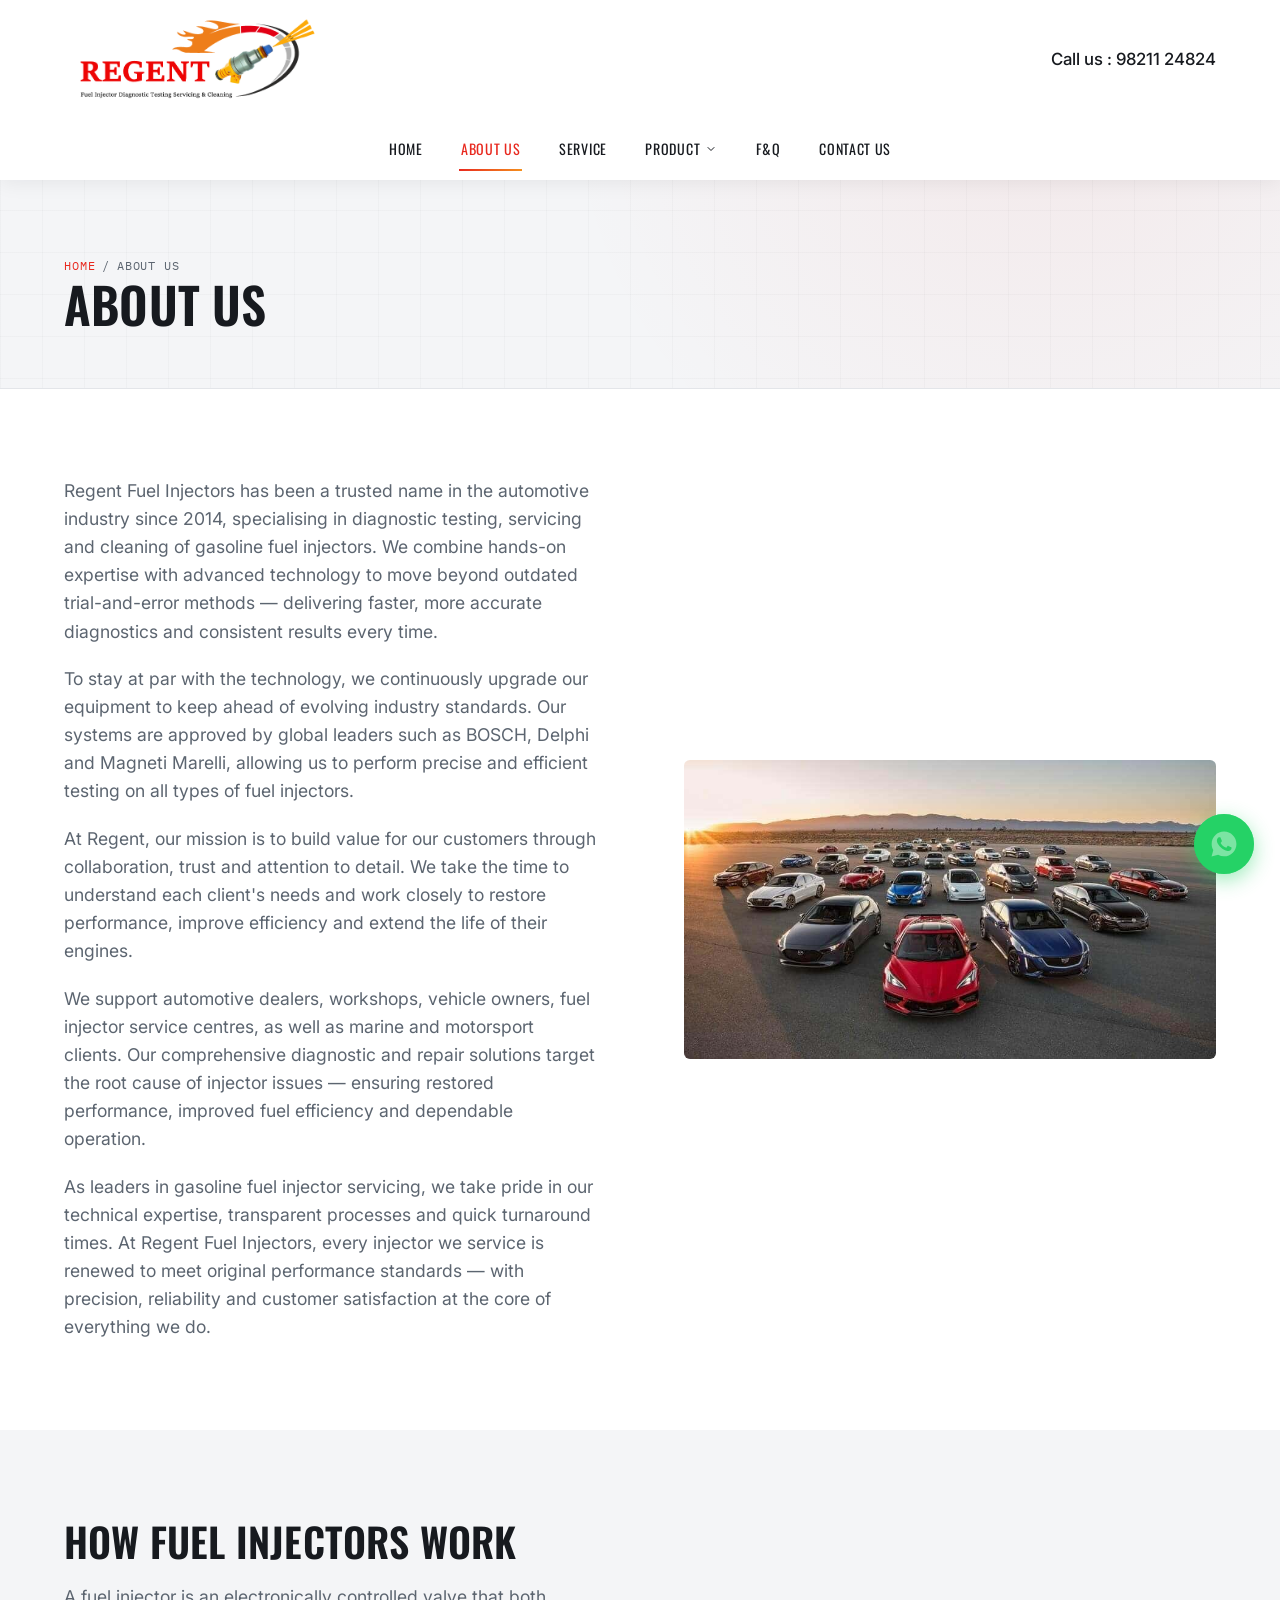
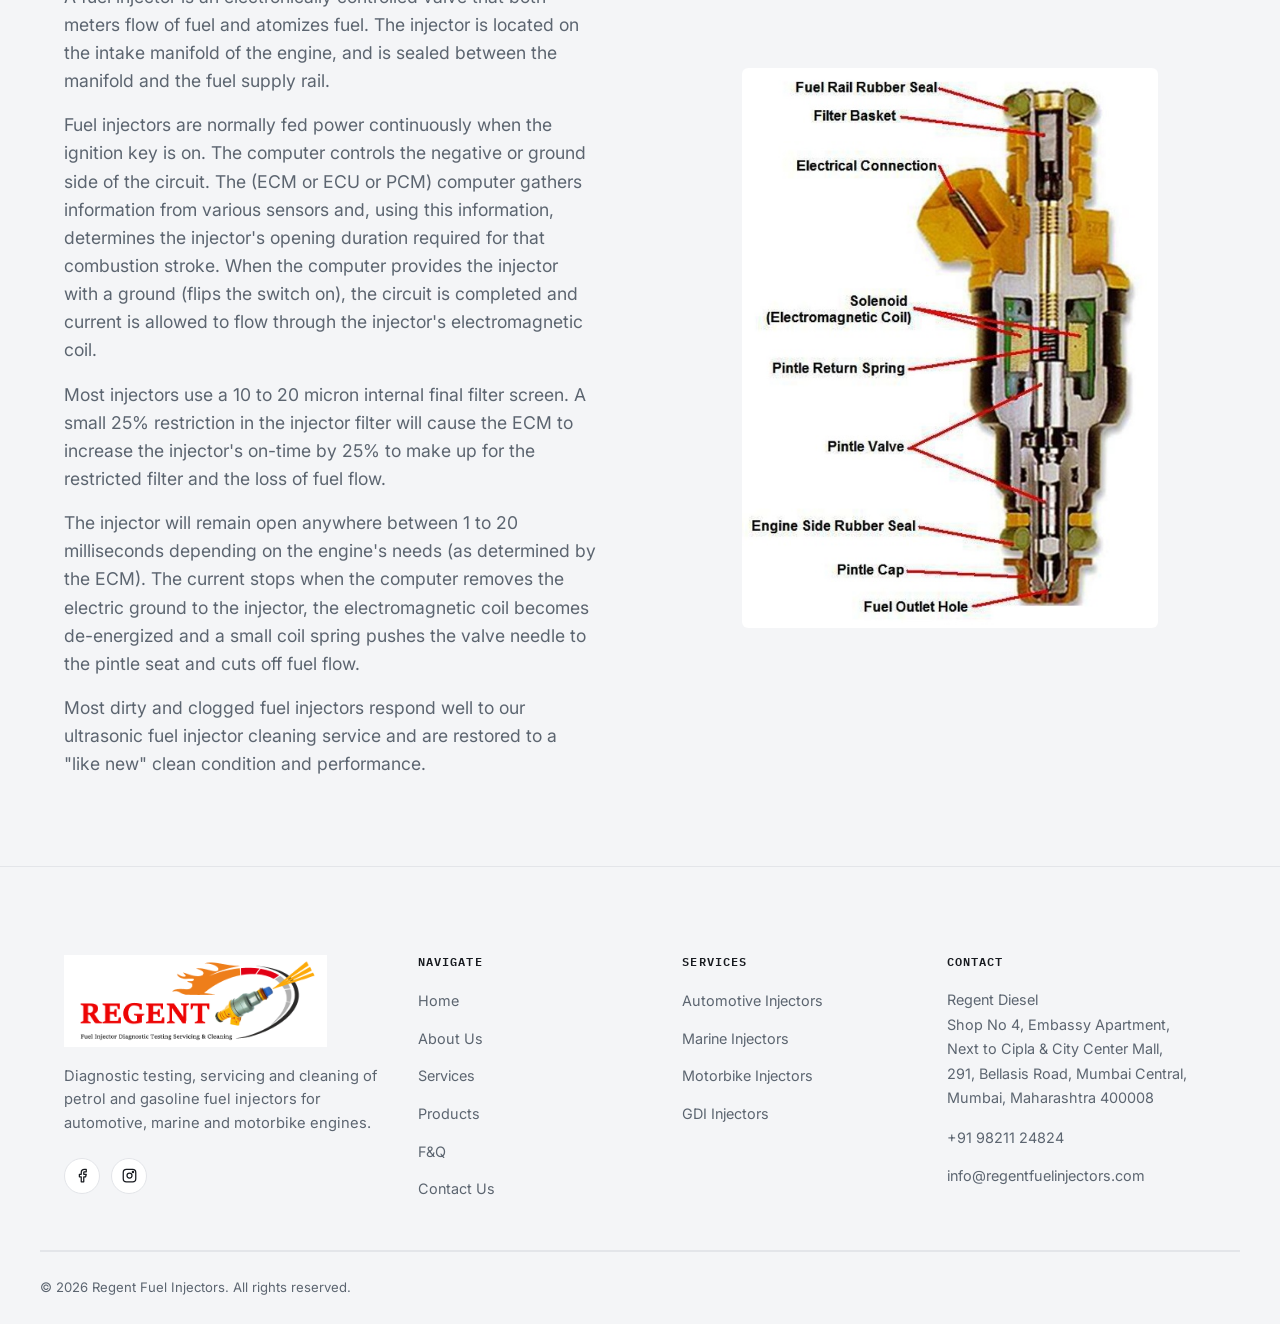
==== about.html @ f867fa1b "Upload Regent Website" ====
<!DOCTYPE html>
<html lang="en">
<head>
<meta charset="UTF-8">
<meta name="viewport" content="width=device-width, initial-scale=1.0">
<title>About Us | Regent Fuel Injectors</title>
<meta name="description" content="Regent Fuel Injectors has specialised in gasoline fuel injector diagnostic testing, servicing and cleaning since 2014, using equipment approved by BOSCH, Delphi and Magneti Marelli.">
<link rel="icon" href="images/logo.png">
<link rel="stylesheet" href="css/style.css">
</head>
<body>

<header class="site-header">
  <div class="container header-top">
    <a href="index.html" class="brand">
      <img src="images/logo.png" alt="Regent Fuel Injectors logo">
    </a>

    <div class="header-top-right">
      <a class="nav-phone-top" href="tel:+919821124824">Call us : 98211 24824</a>
      <button class="hamburger" aria-label="Toggle menu">
        <span></span><span></span><span></span>
      </button>
    </div>
  </div>

  <div class="header-bottom">
    <div class="container">
      <nav class="nav-primary">
        <a href="index.html">Home</a>
        <a href="about.html">About Us</a>
        <a href="services.html">Service</a>
        <div class="nav-dropdown">
          <a href="products.html">Product <svg viewBox="0 0 24 24" fill="none" stroke-width="2" stroke-linecap="round" stroke-linejoin="round"><path d="M6 9l6 6 6-6"/></svg></a>
          <ul class="nav-dropdown-menu">
            <li><a href="products.html#refurbish-injector">Refurbished Injector</a></li>
            <li><a href="products.html#injector-filters">Injector Filter</a></li>
            <li><a href="products.html#injector-oring">Injector O-Ring</a></li>
            <li><a href="products.html#injector-seal">Injector Seal</a></li>
            <li><a href="products.html#injector-plastic-parts">Injector Plastic Parts</a></li>
          </ul>
        </div>
        <a href="faq.html">F&amp;Q</a>
        <a href="contact.html">Contact Us</a>
      </nav>
    </div>
  </div>
</header>

<nav class="mobile-nav">
  <a href="index.html">Home</a>
  <a href="about.html">About Us</a>
  <a href="services.html">Service</a>
  <a href="products.html">Product</a>
  <ul class="mobile-nav-submenu">
    <li><a href="products.html#refurbish-injector">Refurbished Injector</a></li>
    <li><a href="products.html#injector-filters">Injector Filter</a></li>
    <li><a href="products.html#injector-oring">Injector O-Ring</a></li>
    <li><a href="products.html#injector-seal">Injector Seal</a></li>
    <li><a href="products.html#injector-plastic-parts">Injector Plastic Parts</a></li>
  </ul>
  <a href="faq.html">F&amp;Q</a>
  <a href="contact.html">Contact Us</a>
  <a class="nav-phone" href="tel:+919821124824">+91 98211 24824</a>
</nav>

<section class="page-hero">
  <div class="container">
    <div class="breadcrumb"><a href="index.html">Home</a><span>/</span>About Us</div>
    <h1>About Us</h1>
  </div>
</section>

<section class="section">
  <div class="container split">
    <div class="reveal">
      <p class="lede" style="margin-bottom:1.2rem;">Regent Fuel Injectors has been a trusted name in the automotive industry since 2014, specialising in diagnostic testing, servicing and cleaning of gasoline fuel injectors. We combine hands-on expertise with advanced technology to move beyond outdated trial-and-error methods — delivering faster, more accurate diagnostics and consistent results every time.</p>
      <p class="lede" style="margin-bottom:1.2rem;">To stay at par with the technology, we continuously upgrade our equipment to keep ahead of evolving industry standards. Our systems are approved by global leaders such as BOSCH, Delphi and Magneti Marelli, allowing us to perform precise and efficient testing on all types of fuel injectors.</p>
      <p class="lede" style="margin-bottom:1.2rem;">At Regent, our mission is to build value for our customers through collaboration, trust and attention to detail. We take the time to understand each client's needs and work closely to restore performance, improve efficiency and extend the life of their engines.</p>
      <p class="lede" style="margin-bottom:1.2rem;">We support automotive dealers, workshops, vehicle owners, fuel injector service centres, as well as marine and motorsport clients. Our comprehensive diagnostic and repair solutions target the root cause of injector issues — ensuring restored performance, improved fuel efficiency and dependable operation.</p>
      <p class="lede">As leaders in gasoline fuel injector servicing, we take pride in our technical expertise, transparent processes and quick turnaround times. At Regent Fuel Injectors, every injector we service is renewed to meet original performance standards — with precision, reliability and customer satisfaction at the core of everything we do.</p>
    </div>
    <div class="split-media reveal">
      <img src="images/services/car-fleet.jpg" alt="Vehicles representative of the range of engines Regent services">
    </div>
  </div>
</section>

<!-- ================= HOW FUEL INJECTORS WORK ================= -->
<section class="section section-dim">
  <div class="container split">
    <div class="reveal">
      <h2 style="font-size:clamp(1.9rem,3.2vw,2.5rem); text-transform:uppercase; margin-bottom:1.2rem;">How Fuel Injectors Work</h2>
      <p class="lede" style="margin-bottom:1rem;">A fuel injector is an electronically controlled valve that both meters flow of fuel and atomizes fuel. The injector is located on the intake manifold of the engine, and is sealed between the manifold and the fuel supply rail.</p>
      <p class="lede" style="margin-bottom:1rem;">Fuel injectors are normally fed power continuously when the ignition key is on. The computer controls the negative or ground side of the circuit. The (ECM or ECU or PCM) computer gathers information from various sensors and, using this information, determines the injector's opening duration required for that combustion stroke. When the computer provides the injector with a ground (flips the switch on), the circuit is completed and current is allowed to flow through the injector's electromagnetic coil.</p>
      <p class="lede" style="margin-bottom:1rem;">Most injectors use a 10 to 20 micron internal final filter screen. A small 25% restriction in the injector filter will cause the ECM to increase the injector's on-time by 25% to make up for the restricted filter and the loss of fuel flow.</p>
      <p class="lede" style="margin-bottom:1rem;">The injector will remain open anywhere between 1 to 20 milliseconds depending on the engine's needs (as determined by the ECM). The current stops when the computer removes the electric ground to the injector, the electromagnetic coil becomes de-energized and a small coil spring pushes the valve needle to the pintle seat and cuts off fuel flow.</p>
      <p class="lede">Most dirty and clogged fuel injectors respond well to our ultrasonic fuel injector cleaning service and are restored to a "like new" clean condition and performance.</p>
    </div>
    <div class="split-media reveal" style="align-self:center;">
      <img src="images/services/injector-cutaway-diagram.jpg" alt="Labelled cutaway diagram of a fuel injector showing the fuel rail rubber seal, filter basket, electrical connection, solenoid, pintle return spring, pintle valve and fuel outlet hole" style="max-height:560px; width:auto; margin:0 auto; display:block;">
    </div>
  </div>
</section>

<footer class="site-footer">
  <div class="container footer-top">
    <div class="footer-brand">
      <a href="index.html" class="brand">
        <img src="images/logo.png" alt="Regent Fuel Injectors logo">
      </a>
      <p>Diagnostic testing, servicing and cleaning of petrol and gasoline fuel injectors for automotive, marine and motorbike engines.</p>
      <div class="footer-social">
        <a href="https://www.facebook.com/regentfuelinjectors/" aria-label="Facebook" target="_blank" rel="noopener"><svg viewBox="0 0 24 24" fill="none" stroke-width="2" stroke-linecap="round" stroke-linejoin="round"><path d="M18 2h-3a5 5 0 0 0-5 5v3H7v4h3v8h4v-8h3l1-4h-4V7a1 1 0 0 1 1-1h3z"/></svg></a>
        <a href="#" aria-label="Instagram"><svg viewBox="0 0 24 24" fill="none" stroke-width="2" stroke-linecap="round" stroke-linejoin="round"><rect x="2" y="2" width="20" height="20" rx="5"/><circle cx="12" cy="12" r="4"/><circle cx="17.5" cy="6.5" r="1"/></svg></a>
      </div>
    </div>
    <div class="footer-col">
      <h4>Navigate</h4>
      <ul>
        <li><a href="index.html">Home</a></li>
        <li><a href="about.html">About Us</a></li>
        <li><a href="services.html">Services</a></li>
        <li><a href="products.html">Products</a></li>
        <li><a href="faq.html">F&amp;Q</a></li>
        <li><a href="contact.html">Contact Us</a></li>
      </ul>
    </div>
    <div class="footer-col">
      <h4>Services</h4>
      <ul>
        <li><a href="services.html">Automotive Injectors</a></li>
        <li><a href="services.html">Marine Injectors</a></li>
        <li><a href="services.html">Motorbike Injectors</a></li>
        <li><a href="services.html">GDI Injectors</a></li>
      </ul>
    </div>
    <div class="footer-col">
      <h4>Contact</h4>
      <address>
        Regent Diesel<br>
        Shop No 4, Embassy Apartment,<br>
        Next to Cipla &amp; City Center Mall,<br>
        291, Bellasis Road, Mumbai Central,<br>
        Mumbai, Maharashtra 400008
      </address>
      <ul style="margin-top:0.9rem;">
        <li><a href="tel:+919821124824">+91 98211 24824</a></li>
        <li><a href="mailto:info@regentfuelinjectors.com">info@regentfuelinjectors.com</a></li>
      </ul>
    </div>
  </div>
  <div class="container footer-bottom">
    <span>&copy; <span data-year></span> Regent Fuel Injectors. All rights reserved.</span>
  </div>
</footer>

<a href="https://wa.me/919821124824?text=Hi%2C%20I%27d%20like%20to%20enquire%20about%20fuel%20injector%20servicing." class="whatsapp-float" target="_blank" rel="noopener" aria-label="Chat with us on WhatsApp">
  <span class="ping"></span>
  <svg viewBox="0 0 24 24"><path d="M12.04 2C6.58 2 2.13 6.45 2.13 11.91c0 1.75.46 3.45 1.32 4.95L2.05 22l5.25-1.38a9.9 9.9 0 0 0 4.74 1.21h.005c5.46 0 9.91-4.45 9.91-9.91C21.93 6.45 17.5 2 12.04 2zm5.8 14.14c-.24.68-1.4 1.32-1.93 1.4-.5.08-1.13.11-1.82-.11-.42-.13-.96-.31-1.65-.61-2.9-1.25-4.79-4.17-4.94-4.37-.14-.2-1.18-1.57-1.18-3 0-1.42.75-2.12 1.02-2.41.27-.29.58-.36.78-.36.2 0 .39 0 .56.01.18.01.42-.07.66.5.24.58.83 2 .9 2.15.07.15.12.32.02.52-.1.2-.15.32-.29.49-.14.17-.3.38-.43.51-.14.14-.29.29-.13.57.17.29.75 1.24 1.61 2.01 1.11.99 2.04 1.3 2.33 1.44.29.15.46.13.63-.08.17-.2.72-.84.91-1.13.19-.29.38-.24.63-.14.26.09 1.65.78 1.94.92.28.14.47.21.53.33.07.13.07.72-.17 1.4z"/></svg>
</a>

<script src="js/script.js"></script>
</body>
</html>
---- css/style.css ----
/* ==========================================================================
   REGENT FUEL INJECTORS — Stylesheet (Light Theme)
   Design system: White/light-grey surfaces, Regent Red + Flame Amber accents,
   Oswald (display) + Inter (body) + IBM Plex Mono (data/specs).
   ========================================================================== */

/* ---------- Fonts ---------- */
@import url('https://fonts.googleapis.com/css2?family=Oswald:wght@400;500;600;700&family=Inter:wght@400;500;600;700&family=IBM+Plex+Mono:wght@500;600&display=swap');

/* ---------- Design tokens ---------- */
:root{
  /* colors */
  --ink:            #12151A;   /* reserved for footer + small accents only */
  --ink-soft:       #1B2028;
  --graphite:       #232933;
  --steel:          #5C6570;
  --steel-light:    #8A93A0;
  --border-dark:    #313944;
  --paper:          #FFFFFF;
  --paper-dim:      #F4F5F7;
  --border-light:   #E3E5E9;
  --ink-text:       #171A1F;
  --red:            #E8291F;
  --red-dark:       #C31E16;
  --amber:          #F4901E;
  --white:          #FFFFFF;

  --gradient-flame: linear-gradient(120deg, var(--red) 0%, var(--amber) 100%);
  --gradient-flame-soft: linear-gradient(120deg, rgba(232,41,31,0.08) 0%, rgba(244,144,30,0.08) 100%);

  /* type */
  --font-display: 'Oswald', 'Arial Narrow', sans-serif;
  --font-body: 'Inter', -apple-system, BlinkMacSystemFont, sans-serif;
  --font-mono: 'IBM Plex Mono', 'Courier New', monospace;

  /* spacing */
  --gap-xs: 0.5rem;
  --gap-sm: 1rem;
  --gap-md: 1.75rem;
  --gap-lg: 3rem;
  --gap-xl: 5.5rem;

  --radius: 6px;
  --radius-sm: 3px;

  --shadow-card: 0 1px 2px rgba(18,21,26,0.06), 0 8px 24px rgba(18,21,26,0.08);
  --shadow-lift: 0 12px 32px rgba(18,21,26,0.12);

  --container: 1200px;
  --header-h: 166px;
}

/* ---------- Reset ---------- */
*, *::before, *::after{ box-sizing: border-box; }
html{ scroll-behavior: smooth; }
[id]{ scroll-margin-top: 180px; }
body{
  margin: 0;
  font-family: var(--font-body);
  color: var(--ink-text);
  background: var(--paper);
  line-height: 1.6;
  -webkit-font-smoothing: antialiased;
}
img{ max-width: 100%; display: block; }
a{ color: inherit; text-decoration: none; }
ul{ margin: 0; padding: 0; list-style: none; }
h1,h2,h3,h4{ font-family: var(--font-display); font-weight: 600; line-height: 1.15; margin: 0; letter-spacing: 0.2px; }
p{ margin: 0; }
button{ font-family: inherit; cursor: pointer; }
input, textarea, select{ font-family: inherit; font-size: 1rem; }

:focus-visible{
  outline: 2px solid var(--red);
  outline-offset: 3px;
}

@media (prefers-reduced-motion: reduce){
  *, *::before, *::after{
    animation-duration: 0.01ms !important;
    animation-iteration-count: 1 !important;
    transition-duration: 0.01ms !important;
    scroll-behavior: auto !important;
  }
}

/* ---------- Layout helpers ---------- */
.container{
  width: 100%;
  max-width: var(--container);
  margin: 0 auto;
  padding: 0 1.5rem;
}
.section{ padding: var(--gap-xl) 0; }
.section-tight{ padding: var(--gap-lg) 0; }
.section-dim{ background: var(--paper-dim); }
/* "dark" section classes kept for markup compatibility but now render as light */
.section-dark{ background: var(--paper-dim); color: var(--ink-text); }
.section-graphite{ background: var(--white); color: var(--ink-text); border-top: 1px solid var(--border-light); border-bottom: 1px solid var(--border-light); }

.section-head{
  max-width: 680px;
  margin-bottom: var(--gap-lg);
}
.section-head.center{ margin-left: auto; margin-right: auto; text-align: center; }

.eyebrow{
  display: inline-flex;
  align-items: center;
  gap: 0.5rem;
  font-family: var(--font-mono);
  font-size: 0.75rem;
  letter-spacing: 0.12em;
  text-transform: uppercase;
  color: var(--red);
  font-weight: 600;
  margin-bottom: 0.9rem;
}
.eyebrow::before{
  content: "";
  width: 22px;
  height: 2px;
  background: var(--gradient-flame);
  display: inline-block;
}

.section-head h2{
  font-size: clamp(1.9rem, 3.2vw, 2.6rem);
  text-transform: uppercase;
  margin-bottom: 0.9rem;
}
.section-head p{
  color: var(--steel);
  font-size: 1.05rem;
}

.lede{
  font-size: 1.1rem;
  color: var(--steel);
  max-width: 760px;
}

/* ---------- Buttons ---------- */
.btn{
  display: inline-flex;
  align-items: center;
  justify-content: center;
  gap: 0.55rem;
  padding: 0.9rem 1.8rem;
  font-family: var(--font-display);
  font-size: 0.92rem;
  font-weight: 600;
  letter-spacing: 0.05em;
  text-transform: uppercase;
  border-radius: var(--radius-sm);
  border: 1.5px solid transparent;
  transition: transform 0.2s ease, box-shadow 0.2s ease, background 0.2s ease, color 0.2s ease, border-color .2s ease;
  white-space: nowrap;
}
.btn-primary{
  background: var(--gradient-flame);
  color: var(--white);
  box-shadow: 0 8px 20px rgba(232,41,31,0.28);
}
.btn-primary:hover{ transform: translateY(-2px); box-shadow: 0 12px 26px rgba(232,41,31,0.36); }

.btn-outline{
  background: transparent;
  border-color: rgba(255,255,255,0.55);
  color: var(--white);
}
.btn-outline:hover{ border-color: var(--white); background: rgba(255,255,255,0.14); }

.btn-dark-outline{
  background: transparent;
  border-color: var(--border-light);
  color: var(--ink-text);
}
.btn-dark-outline:hover{ border-color: var(--red); color: var(--red); }

.btn-sm{ padding: 0.6rem 1.2rem; font-size: 0.78rem; }
.btn-block{ width: 100%; }

/* ==========================================================================
   HEADER / NAV — two rows: logo + phone on top, nav links below
   ========================================================================== */
.site-header{
  position: fixed;
  top: 0; left: 0; right: 0;
  z-index: 500;
  background: rgba(255,255,255,0.98);
  backdrop-filter: blur(6px);
  box-shadow: 0 2px 20px rgba(18,21,26,0.07);
}

.header-top{
  display: flex;
  align-items: center;
  justify-content: space-between;
  height: 118px;
}

.header-top-right{
  display: flex;
  align-items: center;
  gap: 1.6rem;
}

.nav-phone-top{
  display: flex;
  align-items: center;
  gap: 0.5rem;
  font-family: var(--font-body);
  font-size: 1.05rem;
  font-weight: 500;
  color: var(--ink-text);
}
.nav-phone-top svg{ display: none; }

.header-bottom{
  background: var(--white);
}
.header-bottom .container{ display: flex; justify-content: center; }

.brand{
  display: flex;
  align-items: center;
  gap: 0.7rem;
}
.brand img{ height: 92px; width: auto; }
.brand-text{
  display: flex;
  flex-direction: column;
  line-height: 1.1;
}
.brand-text strong{
  font-family: var(--font-display);
  font-size: 1.15rem;
  color: var(--ink-text);
  letter-spacing: 0.04em;
}
.brand-text span{
  font-family: var(--font-mono);
  font-size: 0.6rem;
  letter-spacing: 0.1em;
  color: var(--red);
  text-transform: uppercase;
}

.nav-primary{
  display: flex;
  align-items: center;
  justify-content: center;
  gap: 2.2rem;
  padding: 0.85rem 0;
}
.nav-primary a{
  font-family: var(--font-display);
  font-size: 0.88rem;
  letter-spacing: 0.05em;
  text-transform: uppercase;
  color: var(--ink-text);
  position: relative;
  padding: 0.4rem 0.1rem;
  transition: color 0.2s ease;
}
.nav-primary a::after{
  content: "";
  position: absolute;
  left: 0; bottom: -4px;
  width: 0; height: 2px;
  background: var(--gradient-flame);
  transition: width 0.25s ease;
}
.nav-primary a:hover{ color: var(--red); }
.nav-primary a:hover::after{ width: 100%; }
.nav-primary a.active{ color: var(--red); }
.nav-primary a.active::after{ width: 100%; }

.nav-dropdown{ position: relative; }
.nav-dropdown > a{ display: inline-flex; align-items: center; gap: 5px; }
.nav-dropdown > a svg{ width: 12px; height: 12px; stroke: currentColor; transition: transform 0.2s ease; }
.nav-dropdown-menu{
  position: absolute;
  top: 100%;
  left: 50%;
  transform: translateX(-50%) translateY(4px);
  background: var(--white);
  border: 1px solid var(--border-light);
  border-radius: 10px;
  box-shadow: var(--shadow-lift);
  min-width: 230px;
  padding: 0.5rem;
  margin-top: 0.6rem;
  opacity: 0;
  visibility: hidden;
  pointer-events: none;
  transition: opacity 0.18s ease, transform 0.18s ease, visibility 0.18s;
  z-index: 60;
}
.nav-dropdown:hover .nav-dropdown-menu,
.nav-dropdown:focus-within .nav-dropdown-menu{
  opacity: 1;
  visibility: visible;
  pointer-events: auto;
  transform: translateX(-50%) translateY(0);
}
.nav-dropdown:hover > a svg{ transform: rotate(180deg); }
.nav-dropdown-menu li a{
  display: block;
  padding: 0.6rem 0.8rem;
  font-family: var(--font-body);
  font-size: 0.86rem;
  font-weight: 500;
  text-transform: none;
  letter-spacing: normal;
  color: var(--ink-text);
  border-radius: 6px;
  transition: background 0.15s ease, color 0.15s ease;
}
.nav-dropdown-menu li a::after{ display: none; }
.nav-dropdown-menu li a:hover{ background: var(--paper-dim); color: var(--red); }

.hamburger{
  display: none;
  flex-direction: column;
  gap: 5px;
  background: none;
  border: none;
  padding: 8px;
  z-index: 600;
}
.hamburger span{
  width: 24px; height: 2px;
  background: var(--ink-text);
  transition: transform 0.25s ease, opacity 0.25s ease;
}
.hamburger.is-open span:nth-child(1){ transform: translateY(7px) rotate(45deg); }
.hamburger.is-open span:nth-child(2){ opacity: 0; }
.hamburger.is-open span:nth-child(3){ transform: translateY(-7px) rotate(-45deg); }

/* mobile nav drawer */
.mobile-nav{
  position: fixed;
  top: 0; right: 0; bottom: 0; left: 0;
  background: var(--white);
  z-index: 550;
  display: flex;
  flex-direction: column;
  justify-content: center;
  padding: 2rem;
  transform: translateX(100%);
  transition: transform 0.35s ease;
}
.mobile-nav.is-open{ transform: translateX(0); }
.mobile-nav a{
  display: block;
  font-family: var(--font-display);
  font-size: 1.7rem;
  text-transform: uppercase;
  color: var(--ink-text);
  padding: 0.7rem 0;
  border-bottom: 1px solid var(--border-light);
}
.mobile-nav-submenu{ margin: 0 0 0.7rem; padding-left: 1rem; }
.mobile-nav-submenu li a{
  display: block;
  font-family: var(--font-body);
  font-size: 1rem;
  font-weight: 500;
  text-transform: none;
  color: var(--steel);
  padding: 0.55rem 0;
  border-bottom: none;
}
.mobile-nav-submenu li a:hover{ color: var(--red); }
.mobile-nav .nav-phone{ margin-top: 1.5rem; font-size: 1rem; display: flex; align-items: center; gap: 0.5rem; font-family: var(--font-mono); color: var(--ink-text); }
.mobile-nav .nav-phone svg{ width: 18px; height: 18px; flex-shrink: 0; }

/* ==========================================================================
   HERO SLIDER (homepage only) — pure image carousel, no text overlay
   ========================================================================== */
.hero-slider{
  position: relative;
  width: 100%;
  /* All 4 hero images are exactly 16:9. Sizing the container to that same
     ratio — with no min/max-height clamp — means it always matches the
     image's own proportions exactly, so it fills edge-to-edge with zero
     cropping AND zero black letterbox bars, at any screen width. */
  aspect-ratio: 16 / 9;
  overflow: hidden;
  background: var(--ink-text);
  margin-top: 166px;
}
.hero-slide{
  position: absolute;
  top: 0; right: 0; bottom: 0; left: 0;
  opacity: 0;
  visibility: hidden;
  transition: opacity 1.1s ease;
  z-index: 1;
}
.hero-slide.is-active{
  opacity: 1;
  visibility: visible;
  z-index: 2;
}
.hero-slide img{
  width: 100%;
  height: 100%;
  /* Images are supplied at a 16:9 ratio matching the slider's aspect-ratio,
     so "contain" shows them in full (no cropping, no distortion) and, at
     the same time, fills the box edge-to-edge with no letterboxing under
     normal conditions. If the box is ever clamped by min/max-height on an
     unusual viewport, "contain" still guarantees the whole image stays
     visible rather than being cropped. */
  object-fit: contain;
  object-position: center;
  background: var(--ink-text);
}

/* Nav arrows — grouped bottom-right, square buttons (Mahindra reference style).
   Positioned with generous bottom clearance so they never collide with the
   fixed WhatsApp button that sits at the viewport's bottom-right corner. */
.hero-nav{
  position: absolute;
  bottom: 6.2rem;
  z-index: 5;
  width: 46px; height: 46px;
  border-radius: 4px;
  display: flex;
  align-items: center;
  justify-content: center;
  transition: background 0.2s ease, transform 0.2s ease, border-color 0.2s ease;
}
.hero-prev{
  right: 4.6rem;
  background: transparent;
  border: 1.5px solid rgba(255,255,255,0.8);
}
.hero-prev:hover{ border-color: var(--white); background: rgba(255,255,255,0.14); }
.hero-prev svg{ stroke: var(--white); }
.hero-next{
  right: 1.6rem;
  background: var(--red);
  border: 1.5px solid var(--red);
}
.hero-next:hover{ background: var(--red-dark); transform: scale(1.05); }
.hero-next svg{ stroke: var(--white); }
.hero-nav svg{ width: 20px; height: 20px; }

.hero-dots{
  position: absolute;
  bottom: 6.55rem;
  left: 1.6rem;
  z-index: 5;
  display: flex;
  gap: 0.6rem;
}
.hero-dot{
  width: 9px; height: 9px;
  border-radius: 50%;
  border: 1.5px solid rgba(255,255,255,0.85);
  background: transparent;
  padding: 0;
  transition: background 0.2s ease, transform 0.2s ease, border-color .2s ease;
}
.hero-dot.is-active{ background: var(--red); border-color: var(--red); transform: scale(1.15); }

/* page hero (interior pages, no slider) */
.page-hero{
  position: relative;
  background: var(--paper-dim);
  padding: calc(166px + 4rem) 0 3.5rem;
  overflow: hidden;
  border-bottom: 1px solid var(--border-light);
}
/* Used on pages without a .page-hero, so content clears the fixed header */
.first-section-offset{ padding-top: calc(166px + 3rem); }
.page-hero::before{
  content:"";
  position:absolute; top:0; right:0; bottom:0; left:0;
  background-image: radial-gradient(circle at 82% 20%, rgba(232,41,31,0.06), transparent 45%),
    linear-gradient(rgba(18,21,26,0.025) 1px, transparent 1px),
    linear-gradient(90deg, rgba(18,21,26,0.025) 1px, transparent 1px);
  background-size: auto, 42px 42px, 42px 42px;
}
.page-hero .container{ position: relative; z-index: 2; }
.page-hero h1{
  color: var(--ink-text);
  text-transform: uppercase;
  font-size: clamp(2rem, 4.4vw, 3.1rem);
  max-width: 780px;
}
.page-hero p{
  color: var(--steel);
  font-size: 1.08rem;
  max-width: 620px;
  margin-top: 1rem;
}
.breadcrumb{
  font-family: var(--font-mono);
  font-size: 0.75rem;
  letter-spacing: 0.08em;
  text-transform: uppercase;
  color: var(--steel);
  margin-top: 1.6rem;
}
.breadcrumb a{ color: var(--red); }
.breadcrumb span{ margin: 0 0.4rem; }

/* ==========================================================================
   GAUGE / DIAL SIGNATURE ELEMENT
   ========================================================================== */
.gauge{
  position: relative;
  width: 168px;
  height: 168px;
  flex-shrink: 0;
}
.gauge svg{ width: 100%; height: 100%; }
.gauge-track{ fill: none; stroke: var(--border-light); stroke-width: 8; }
.gauge-fill{
  fill: none;
  stroke: url(#gaugeGradient);
  stroke-width: 8;
  stroke-linecap: round;
  stroke-dasharray: 251.2;
  stroke-dashoffset: 251.2;
  transition: stroke-dashoffset 1.4s cubic-bezier(.2,.7,.2,1);
}
.gauge.in-view .gauge-fill{ stroke-dashoffset: var(--offset, 25); }
.gauge-value{
  position: absolute;
  top:0; right:0; bottom:0; left:0;
  display: flex;
  flex-direction: column;
  align-items: center;
  justify-content: center;
}
.gauge-value strong{
  font-family: var(--font-display);
  font-size: 2rem;
  color: var(--ink-text);
  line-height: 1;
}
.gauge-value span{
  font-family: var(--font-mono);
  font-size: 0.62rem;
  letter-spacing: 0.08em;
  text-transform: uppercase;
  color: var(--steel);
  margin-top: 0.4rem;
  text-align: center;
  max-width: 100px;
}

/* ==========================================================================
   STATS STRIP
   ========================================================================== */
.stats-strip{
  background: var(--paper-dim);
  padding: var(--gap-lg) 0;
  border-top: 1px solid var(--border-light);
  border-bottom: 1px solid var(--border-light);
}
.stats-grid{
  display: grid;
  grid-template-columns: repeat(4, 1fr);
  gap: 1.5rem;
}
.stat-card{
  display: flex;
  align-items: center;
  gap: 1.1rem;
}
.stat-card .gauge{ width: 84px; height: 84px; }
.stat-card .gauge-value strong{ font-size: 1.1rem; }
.stat-card .gauge-value span{ display: none; }
.stat-copy strong{
  display: block;
  font-family: var(--font-display);
  font-size: 1rem;
  text-transform: uppercase;
  color: var(--ink-text);
  letter-spacing: 0.03em;
}
.stat-copy span{
  font-size: 0.85rem;
  color: var(--steel);
}

/* ==========================================================================
   CARDS — services / products / why-choose
   ========================================================================== */
.grid-3{ display: grid; grid-template-columns: repeat(3, 1fr); gap: 1.6rem; }
.grid-4{ display: grid; grid-template-columns: repeat(4, 1fr); gap: 1.5rem; }
.grid-5{ display: grid; grid-template-columns: repeat(5, 1fr); gap: 1.2rem; }
.grid-2{ display: grid; grid-template-columns: repeat(2, 1fr); gap: 1.6rem; }

/* Product category blocks (Products page) */
.category-block{ margin-bottom: 4rem; }
.category-block:last-child{ margin-bottom: 0; }
/* Product category banner images. Shown at their natural aspect ratio
   (capped by a max-height, centered) instead of being force-cropped or
   letterboxed into a fixed box — this keeps full image quality with no
   visible crop lines or letterbox bars, whatever the source photo's shape. */
.category-banner{
  text-align: center;
  margin-bottom: 1.6rem;
}
.category-banner img{
  display: inline-block;
  max-width: 100%;
  max-height: 380px;
  width: auto;
  height: auto;
  border-radius: var(--radius);
}
.category-banner.is-lg img{ max-height: 430px; }
.category-title{
  font-size: 1.4rem;
  text-transform: uppercase;
  letter-spacing: 0.02em;
  margin-bottom: 1.4rem;
}

/* Subcategory blocks (e.g. Jet Ski / Boat inside "Jet Ski & Boat Injectors") */
.subcategory{ margin-bottom: 2.6rem; }
.subcategory:last-child{ margin-bottom: 0; }
.subcategory-title{
  font-size: 1.1rem;
  text-transform: uppercase;
  letter-spacing: 0.02em;
  margin-bottom: 1.2rem;
}

.card{
  background: var(--white);
  border: 1px solid var(--border-light);
  border-radius: var(--radius);
  padding: 2rem 1.7rem;
  transition: transform 0.25s ease, box-shadow 0.25s ease, border-color 0.25s ease;
}
.card:hover{ transform: translateY(-5px); box-shadow: var(--shadow-lift); border-color: transparent; }

.card-icon{
  width: 52px; height: 52px;
  border-radius: var(--radius-sm);
  background: var(--paper-dim);
  display: flex; align-items: center; justify-content: center;
  margin-bottom: 1.3rem;
}
.card-icon svg{ width: 26px; height: 26px; stroke: var(--red); fill: none; }

.card h3{
  font-size: 1.15rem;
  text-transform: uppercase;
  margin-bottom: 0.7rem;
}
.card p{ color: var(--steel); font-size: 0.95rem; margin-bottom: 1.2rem; }
.card-link{
  font-family: var(--font-mono);
  font-size: 0.78rem;
  letter-spacing: 0.06em;
  text-transform: uppercase;
  color: var(--red);
  display: inline-flex;
  align-items: center;
  gap: 0.4rem;
}
.card-link svg{ width: 13px; height: 13px; transition: transform 0.2s ease; }
.card:hover .card-link svg{ transform: translateX(4px); }

/* image feature card (services on homepage w/ image) */
.feature-card{
  position: relative;
  border-radius: var(--radius);
  overflow: hidden;
  aspect-ratio: 4/5;
  isolation: isolate;
}
.feature-card img{ width: 100%; height: 100%; object-fit: cover; transition: transform 0.5s ease; }
.feature-card:hover img{ transform: scale(1.06); }
.feature-card::after{
  content:"";
  position:absolute; top:0; right:0; bottom:0; left:0;
  background: linear-gradient(180deg, transparent 40%, rgba(10,11,14,0.85) 100%);
}
.feature-card-copy{
  position: absolute; left:0; right:0; bottom:0; z-index: 2;
  padding: 1.6rem;
  color: var(--white);
}
.feature-card-copy .tag{
  font-family: var(--font-mono);
  font-size: 0.68rem;
  letter-spacing: 0.1em;
  text-transform: uppercase;
  color: var(--amber);
  display: block;
  margin-bottom: 0.4rem;
}
.feature-card-copy h3{ font-size: 1.25rem; text-transform: uppercase; }

/* product card */
.product-card{
  background: var(--white);
  border: 1px solid var(--border-light);
  border-radius: var(--radius);
  overflow: hidden;
  transition: box-shadow 0.25s ease, transform 0.25s ease;
}
.product-card:hover{ box-shadow: var(--shadow-lift); transform: translateY(-4px); }
.product-thumb{
  aspect-ratio: 1/1;
  background: var(--paper-dim);
  display: flex; align-items: center; justify-content: center;
  position: relative;
  border-bottom: 1px solid var(--border-light);
}
.product-thumb svg{ width: 64px; height: 64px; stroke: var(--steel-light); fill: none; }
.product-thumb img{
  max-width: 74%;
  max-height: 74%;
  width: auto;
  height: auto;
  object-fit: contain;
  mix-blend-mode: multiply;
}
.product-thumb .ph-tag{
  position: absolute; top: 0.8rem; right: 0.8rem;
  font-family: var(--font-mono);
  font-size: 0.6rem;
  letter-spacing: 0.06em;
  text-transform: uppercase;
  background: var(--ink);
  color: var(--amber);
  padding: 0.25rem 0.5rem;
  border-radius: 3px;
}
.product-body{ padding: 1.4rem 1.4rem 1.6rem; }
.product-body h3{ font-size: 1.02rem; text-transform: uppercase; margin-bottom: 0.5rem; }
.product-body p{ color: var(--steel); font-size: 0.88rem; margin-bottom: 1.1rem; }

/* Photo-style product card (homepage category tiles — full photo, no
   description, just the image and its category name underneath) */
.product-thumb-photo{
  aspect-ratio: 4 / 3;
  background: var(--ink-text);
  border-bottom: none;
}
.product-thumb-photo img{
  width: 100%;
  height: 100%;
  max-width: none;
  max-height: none;
  object-fit: cover;
  object-position: center;
  mix-blend-mode: normal;
}
.product-body-simple{
  padding: 1rem 1rem 1.15rem;
  text-align: center;
}
.product-body-simple h3{ margin-bottom: 0; font-size: 0.94rem; }

/* why choose */
.why-card{
  padding: 1.9rem 1.6rem;
  border: 1px solid var(--border-light);
  border-radius: var(--radius);
  background: var(--white);
  transition: border-color 0.25s ease, transform .25s ease, box-shadow .25s ease;
}
.why-card:hover{ border-color: transparent; transform: translateY(-4px); box-shadow: var(--shadow-lift); }
.why-card .card-icon{ background: var(--gradient-flame-soft); }
.why-card .card-icon svg{ stroke: var(--red); }
.why-card h3{ color: var(--ink-text); font-size: 1.05rem; }
.why-card p{ color: var(--steel); }

/* ==========================================================================
   PROCESS / NUMBERED STEPS (real sequences only)
   ========================================================================== */
.process-list{ display: flex; flex-direction: column; }
.process-step{
  display: grid;
  grid-template-columns: 90px 1fr;
  gap: 1.6rem;
  padding: 1.7rem 0;
  border-bottom: 1px solid var(--border-light);
}
.process-step:first-child{ padding-top: 0; }
.process-num{
  font-family: var(--font-display);
  font-size: 2.4rem;
  color: var(--border-light);
  line-height: 1;
  font-weight: 600;
}
.process-step h3{ font-size: 1.05rem; text-transform: uppercase; margin-bottom: 0.5rem; }
.process-step p{ color: var(--steel); font-size: 0.95rem; }

/* two column split */
.split{
  display: grid;
  grid-template-columns: 1fr 1fr;
  gap: var(--gap-xl);
  align-items: center;
}
.split-wide-media{ grid-template-columns: 1fr 1.25fr; }
.split img{ border-radius: var(--radius); }
.split-media{ position: relative; }
.before-after-mini{
  display: flex;
  flex-direction: column;
  gap: 1.2rem;
}
.before-after-mini img{ width: 100%; height: auto; display: block; border-radius: var(--radius); }
.before-after-mini .eyebrow{ margin-top: 0.6rem; justify-content: center; }
.split-media .badge-float{
  position: absolute;
  bottom: -1.4rem; left: -1.4rem;
  background: var(--white);
  border-radius: var(--radius);
  box-shadow: var(--shadow-lift);
  padding: 1.1rem 1.4rem;
  display: flex;
  align-items: center;
  gap: 0.9rem;
}
.badge-float svg{ width: 34px; height: 34px; stroke: var(--red); }
.badge-float strong{ display:block; font-family: var(--font-display); font-size: 0.95rem; text-transform: uppercase;}
.badge-float span{ font-size: 0.78rem; color: var(--steel); }

.check-list{ display: flex; flex-direction: column; gap: 0.9rem; margin-top: 1.6rem; }
.check-list li{
  display: flex; align-items: flex-start; gap: 0.8rem;
  font-size: 0.98rem;
}
.check-list svg{ width: 19px; height: 19px; stroke: var(--red); flex-shrink: 0; margin-top: 3px; }

/* Our Services — single provided banner, full-bleed edge-to-edge like the hero */
.services-full-banner{ width: 100%; line-height: 0; }
.services-full-banner img{ width: 100%; height: auto; display: block; }

/* injector type chips */
.chip-grid{
  display: grid;
  grid-template-columns: repeat(2, 1fr);
  gap: 0.9rem;
}
.chip{
  display: flex; align-items: center; gap: 0.8rem;
  padding: 1rem 1.2rem;
  background: var(--white);
  border: 1px solid var(--border-light);
  border-radius: var(--radius-sm);
  font-size: 0.92rem;
  color: var(--ink-text);
}
.chip .dot{ width: 7px; height: 7px; border-radius: 50%; background: var(--gradient-flame); flex-shrink: 0; }
.chip small{ display: block; color: var(--steel); font-family: var(--font-mono); font-size: 0.68rem; margin-top: 0.15rem; letter-spacing: 0.04em; }

/* manufacturer table (GDI abbreviations) */
.spec-table{ width: 100%; border-collapse: collapse; font-size: 0.92rem; background: var(--white); border-radius: var(--radius); overflow: hidden; }
.spec-table th, .spec-table td{ padding: 0.85rem 1rem; text-align: left; border-bottom: 1px solid var(--border-light); }
.spec-table th{ font-family: var(--font-mono); font-size: 0.7rem; text-transform: uppercase; letter-spacing: 0.08em; color: var(--steel); }
.spec-table td.abbr{ font-family: var(--font-mono); font-weight: 600; color: var(--red); }

/* CTA band */
.cta-band{
  background: var(--paper-dim);
  border: 1px solid var(--border-light);
  position: relative;
  overflow: hidden;
  border-radius: var(--radius);
}
.cta-band::before{
  content:"";
  position: absolute; top:0; right:0; bottom:0; left:0;
  background: radial-gradient(circle at 15% 30%, rgba(232,41,31,0.08), transparent 45%),
              radial-gradient(circle at 85% 70%, rgba(244,144,30,0.08), transparent 45%);
}
.cta-band-inner{
  position: relative; z-index: 2;
  display: flex; align-items: center;
  gap: 2.5rem; flex-wrap: wrap;
  padding: 2.6rem 3rem;
}
.cta-band-media{
  flex: 0 0 320px;
  max-width: 320px;
  border-radius: 12px;
  overflow: hidden;
  box-shadow: var(--shadow-lift);
}
.cta-band-media img{ width: 100%; height: 200px; object-fit: cover; display: block; }
.cta-band-content{
  flex: 1 1 320px;
  display: flex; align-items: center; justify-content: space-between;
  gap: 2rem; flex-wrap: wrap;
}
.cta-band h2{ color: var(--ink-text); text-transform: uppercase; font-size: clamp(1.5rem, 2.6vw, 2.1rem); max-width: 480px; }
.cta-band p{ color: var(--steel); margin-top: 0.6rem; max-width: 460px; }
.cta-actions{ display: flex; gap: 1rem; flex-wrap: wrap; }
.cta-band .btn-outline{ border-color: var(--border-light); color: var(--ink-text); }
.cta-band .btn-outline:hover{ border-color: var(--red); color: var(--red); background: transparent; }

/* logos / trust strip */
.trust-strip{
  display: flex; align-items: center; justify-content: space-between;
  flex-wrap: wrap; gap: 1.6rem;
  padding: 2.2rem 0;
}
.trust-item{
  font-family: var(--font-mono);
  font-size: 0.82rem;
  letter-spacing: 0.06em;
  text-transform: uppercase;
  color: var(--steel);
  display: flex; align-items: center; gap: 0.6rem;
}
.trust-item svg{ width: 18px; height: 18px; stroke: var(--red); }

/* ==========================================================================
   FAQ ACCORDION
   ========================================================================== */
.faq-categories{
  display: flex; flex-wrap: wrap; gap: 0.7rem;
  margin-bottom: 2.4rem;
}
.faq-cat-btn{
  display: inline-block;
  padding: 0.6rem 1.1rem;
  border-radius: 999px;
  border: 1px solid var(--border-light);
  background: var(--white);
  font-family: var(--font-mono);
  font-size: 0.76rem;
  letter-spacing: 0.05em;
  text-transform: uppercase;
  color: var(--steel);
  transition: all 0.2s ease;
}
.faq-cat-btn:hover{ border-color: var(--red); color: var(--red); }
.faq-cat-btn.is-active{ background: var(--ink-text); border-color: var(--ink-text); color: var(--white); }

.faq-group{ margin-bottom: 2.6rem; }
.faq-group-title{
  font-family: var(--font-mono);
  font-size: 0.78rem;
  letter-spacing: 0.1em;
  text-transform: uppercase;
  color: var(--red);
  margin-bottom: 1.1rem;
  padding-bottom: 0.7rem;
  border-bottom: 1px solid var(--border-light);
}
.faq-item{
  border-bottom: 1px solid var(--border-light);
}
.faq-question{
  width: 100%;
  display: flex;
  align-items: center;
  justify-content: space-between;
  gap: 1.2rem;
  padding: 1.25rem 0.2rem;
  background: none;
  border: none;
  text-align: left;
  font-family: var(--font-display);
  font-size: 1.02rem;
  color: var(--ink-text);
  letter-spacing: 0.01em;
}
.faq-question .plus{
  flex-shrink: 0;
  width: 26px; height: 26px;
  border-radius: 50%;
  border: 1.5px solid var(--border-light);
  position: relative;
  transition: transform 0.3s ease, border-color 0.2s ease, background 0.2s ease;
}
.faq-question .plus::before, .faq-question .plus::after{
  content:"";
  position: absolute;
  background: var(--ink-text);
  transition: background 0.2s ease;
}
.faq-question .plus::before{ left: 6px; right: 6px; top: 50%; height: 1.5px; transform: translateY(-50%); }
.faq-question .plus::after{ top: 6px; bottom: 6px; left: 50%; width: 1.5px; transform: translateX(-50%); }
.faq-item.is-open .faq-question .plus{ transform: rotate(45deg); background: var(--red); border-color: var(--red); }
.faq-item.is-open .faq-question .plus::before, .faq-item.is-open .faq-question .plus::after{ background: var(--white); }

.faq-answer{
  max-height: 0;
  overflow: hidden;
  transition: max-height 0.35s ease;
}
.faq-answer-inner{ padding: 0 0.2rem 1.4rem; color: var(--steel); font-size: 0.96rem; max-width: 760px; }

/* ==========================================================================
   CONTACT
   ========================================================================== */
.contact-grid{
  display: grid;
  grid-template-columns: 0.85fr 1.15fr;
  gap: var(--gap-xl);
  align-items: start;
}
.contact-info-card{
  background: var(--white);
  border: 1px solid var(--border-light);
  border-radius: var(--radius);
  padding: 2.4rem;
  color: var(--ink-text);
}
.contact-info-card h3{ color: var(--ink-text); text-transform: uppercase; font-size: 1.2rem; margin-bottom: 1.6rem; }
.contact-row{
  display: flex; gap: 1rem;
  padding: 1.1rem 0;
  border-bottom: 1px solid var(--border-light);
}
.contact-row:last-of-type{ border-bottom: none; }
.contact-row svg{ width: 20px; height: 20px; stroke: var(--red); flex-shrink: 0; margin-top: 2px; }
.contact-row strong{ display: block; font-family: var(--font-mono); font-size: 0.68rem; letter-spacing: 0.08em; text-transform: uppercase; color: var(--steel); margin-bottom: 0.3rem; }
.contact-row span, .contact-row a{ font-size: 0.96rem; color: var(--ink-text); display: block; }
.contact-social{ display: flex; gap: 0.8rem; margin-top: 1.8rem; }
.contact-social a{
  width: 40px; height: 40px; border-radius: 50%;
  border: 1px solid var(--border-light);
  display: flex; align-items: center; justify-content: center;
  transition: border-color .2s ease, background .2s ease;
}
.contact-social a:hover{ border-color: var(--red); background: var(--gradient-flame-soft); }
.contact-social svg{ width: 17px; height: 17px; stroke: var(--ink-text); }

.contact-form{
  background: var(--white);
  border: 1px solid var(--border-light);
  border-radius: var(--radius);
  padding: 2.4rem;
}
.form-row{ display: grid; grid-template-columns: 1fr 1fr; gap: 1.2rem; }
.field{ margin-bottom: 1.3rem; }
.field label{
  display: block;
  font-family: var(--font-mono);
  font-size: 0.72rem;
  letter-spacing: 0.07em;
  text-transform: uppercase;
  color: var(--steel);
  margin-bottom: 0.5rem;
}
.field input, .field select, .field textarea{
  width: 100%;
  padding: 0.85rem 1rem;
  border: 1.5px solid var(--border-light);
  border-radius: var(--radius-sm);
  background: var(--paper-dim);
  color: var(--ink-text);
  transition: border-color 0.2s ease, background 0.2s ease;
}
.field input:focus, .field select:focus, .field textarea:focus{
  border-color: var(--red);
  background: var(--white);
  outline: none;
}
.field textarea{ resize: vertical; min-height: 130px; }
.form-note{ font-size: 0.82rem; color: var(--steel-light); margin-top: 1rem; }
.form-success{
  display: none;
  align-items: center;
  gap: 0.7rem;
  background: #F0F9F0;
  border: 1px solid #BFE3BF;
  color: #276B27;
  padding: 1rem 1.2rem;
  border-radius: var(--radius-sm);
  font-size: 0.92rem;
  margin-bottom: 1.4rem;
}
.form-success.is-visible{ display: flex; }

.map-frame{
  border-radius: var(--radius);
  overflow: hidden;
  border: 1px solid var(--border-light);
  height: 340px;
}
.map-frame iframe{ width: 100%; height: 100%; border: 0; }

/* ==========================================================================
   FOOTER
   ========================================================================== */
.site-footer{
  background: var(--paper-dim);
  color: var(--steel);
  padding-top: var(--gap-xl);
  border-top: 1px solid var(--border-light);
}
.footer-top{
  display: grid;
  grid-template-columns: 1.4fr 1fr 1fr 1.2fr;
  gap: 2.5rem;
  padding-bottom: var(--gap-lg);
  border-bottom: 1px solid var(--border-light);
}
.footer-brand .brand{ margin-bottom: 1.1rem; }
.footer-brand .brand-text strong{ color: var(--ink-text); }
.footer-brand .brand-text span{ color: var(--red); }
.footer-brand p{ font-size: 0.92rem; max-width: 320px; margin-bottom: 1.4rem; }
.footer-social{ display: flex; gap: 0.7rem; }
.footer-social a{
  width: 36px; height: 36px; border-radius: 50%;
  border: 1px solid var(--border-light);
  background: var(--white);
  display: flex; align-items: center; justify-content: center;
  transition: border-color .2s ease, background .2s ease;
}
.footer-social a:hover{ border-color: var(--red); background: var(--gradient-flame-soft); }
.footer-social svg{ width: 15px; height: 15px; stroke: var(--ink-text); }

.footer-col h4{
  font-family: var(--font-mono);
  font-size: 0.74rem;
  letter-spacing: 0.09em;
  text-transform: uppercase;
  color: var(--ink-text);
  margin-bottom: 1.2rem;
}
.footer-col ul{ display: flex; flex-direction: column; gap: 0.75rem; }
.footer-col a{ font-size: 0.9rem; color: var(--steel); transition: color 0.2s ease; }
.footer-col a:hover{ color: var(--red); }
.footer-col address{ font-style: normal; font-size: 0.9rem; line-height: 1.7; color: var(--steel); }

.footer-bottom{
  display: flex; align-items: center; justify-content: space-between;
  padding: 1.6rem 0;
  font-size: 0.82rem;
  flex-wrap: wrap;
  gap: 0.8rem;
  border-top: 1px solid var(--border-light);
}
.footer-bottom, .footer-bottom span{ color: var(--steel); }
.footer-bottom a{ color: var(--steel); }
.footer-bottom a:hover{ color: var(--red); }

/* ==========================================================================
   WHATSAPP FLOATING BUTTON
   ========================================================================== */
.whatsapp-float{
  position: fixed;
  right: 1.6rem;
  bottom: 1.6rem;
  z-index: 700;
  width: 60px;
  height: 60px;
  border-radius: 50%;
  background: #25D366;
  display: flex;
  align-items: center;
  justify-content: center;
  box-shadow: 0 6px 20px rgba(37,211,102,0.45);
  transition: transform 0.2s ease, box-shadow 0.2s ease;
}
.whatsapp-float:hover{
  transform: translateY(-3px) scale(1.05);
  box-shadow: 0 10px 26px rgba(37,211,102,0.55);
}
.whatsapp-float svg{ width: 30px; height: 30px; fill: var(--white); }
.whatsapp-float .ping{
  position: absolute;
  top:0; right:0; bottom:0; left:0;
  border-radius: 50%;
  background: #25D366;
  opacity: 0.6;
  animation: whatsapp-ping 2.2s ease-out infinite;
}
@keyframes whatsapp-ping{
  0%{ transform: scale(1); opacity: 0.55; }
  100%{ transform: scale(1.6); opacity: 0; }
}
@media (prefers-reduced-motion: reduce){
  .whatsapp-float .ping{ animation: none; display: none; }
}
@media (max-width: 680px){
  .whatsapp-float{ right: 1.1rem; bottom: 1.1rem; width: 54px; height: 54px; }
  .whatsapp-float svg{ width: 27px; height: 27px; }
}

/* ==========================================================================
   SCROLL REVEAL
   ========================================================================== */
.reveal{
  opacity: 0;
  transform: translateY(24px);
  transition: opacity 0.7s ease, transform 0.7s ease;
}
.reveal.in-view{ opacity: 1; transform: translateY(0); }

/* ==========================================================================
   RESPONSIVE
   ========================================================================== */
@media (max-width: 1080px){
  .grid-4{ grid-template-columns: repeat(2, 1fr); }
  .grid-5{ grid-template-columns: repeat(3, 1fr); }
  .stats-grid{ grid-template-columns: repeat(2, 1fr); }
  .footer-top{ grid-template-columns: 1fr 1fr; }
  /* Hero is shorter here (max-height cap), so the WhatsApp-clearance offset
     used on tall desktop heroes isn't needed — sit the controls closer to
     the bottom edge instead. */
  .hero-nav{ bottom: 1.7rem; }
  .hero-dots{ bottom: 2.05rem; }
}

@media (max-width: 940px){
  .nav-primary{ display: none; }
  .header-bottom{ display: none; }
  .hamburger{ display: flex; }
  .split{ grid-template-columns: 1fr; gap: 2.5rem; }
  .split-media{ order: -1; }
  .contact-grid{ grid-template-columns: 1fr; }
  .grid-3{ grid-template-columns: repeat(2, 1fr); }
  .chip-grid{ grid-template-columns: 1fr; }
  .header-top{ height: 78px; }
  .brand img{ height: 46px; }
  .nav-phone-top{ font-size: 0.78rem; }
  .nav-phone-top svg{ width: 16px; height: 16px; }
  .hero-slider{ margin-top: 78px; }
  .page-hero{ padding-top: calc(78px + 4rem); }
  .first-section-offset{ padding-top: calc(78px + 2.2rem); }
  [id]{ scroll-margin-top: 100px; }
}

@media (max-width: 680px){
  :root{ --gap-xl: 3.5rem; --gap-lg: 2.2rem; }
  .grid-3, .grid-2, .grid-4{ grid-template-columns: 1fr; }
  .grid-5{ grid-template-columns: repeat(2, 1fr); }
  .stats-grid{ grid-template-columns: 1fr 1fr; }
  .form-row{ grid-template-columns: 1fr; }
  .cta-band-inner{ flex-direction: column; align-items: flex-start; padding: 1.6rem; }
  .cta-band-media{ flex-basis: auto; max-width: 100%; width: 100%; }
  .cta-band-media img{ height: 160px; }
  .cta-band-content{ flex-direction: column; align-items: flex-start; }
  .footer-top{ grid-template-columns: 1fr; }
  .process-step{ grid-template-columns: 56px 1fr; gap: 1rem; }
  .process-num{ font-size: 1.7rem; }
  .hero-nav{ width: 38px; height: 38px; bottom: 0.8rem; }
  .hero-prev{ right: 3.4rem; }
  .hero-next{ right: 0.8rem; }
  .hero-dots{ bottom: 1.1rem; left: 0.8rem; }
  .badge-float{ position: static; margin-top: 1rem; }
  .split-media{ display: flex; flex-direction: column; }
  .spec-table{ font-size: 0.82rem; }
  .spec-table th, .spec-table td{ padding: 0.6rem 0.5rem; }
  .category-banner img{ max-height: 230px; }
  .category-banner.is-lg img{ max-height: 260px; }
}
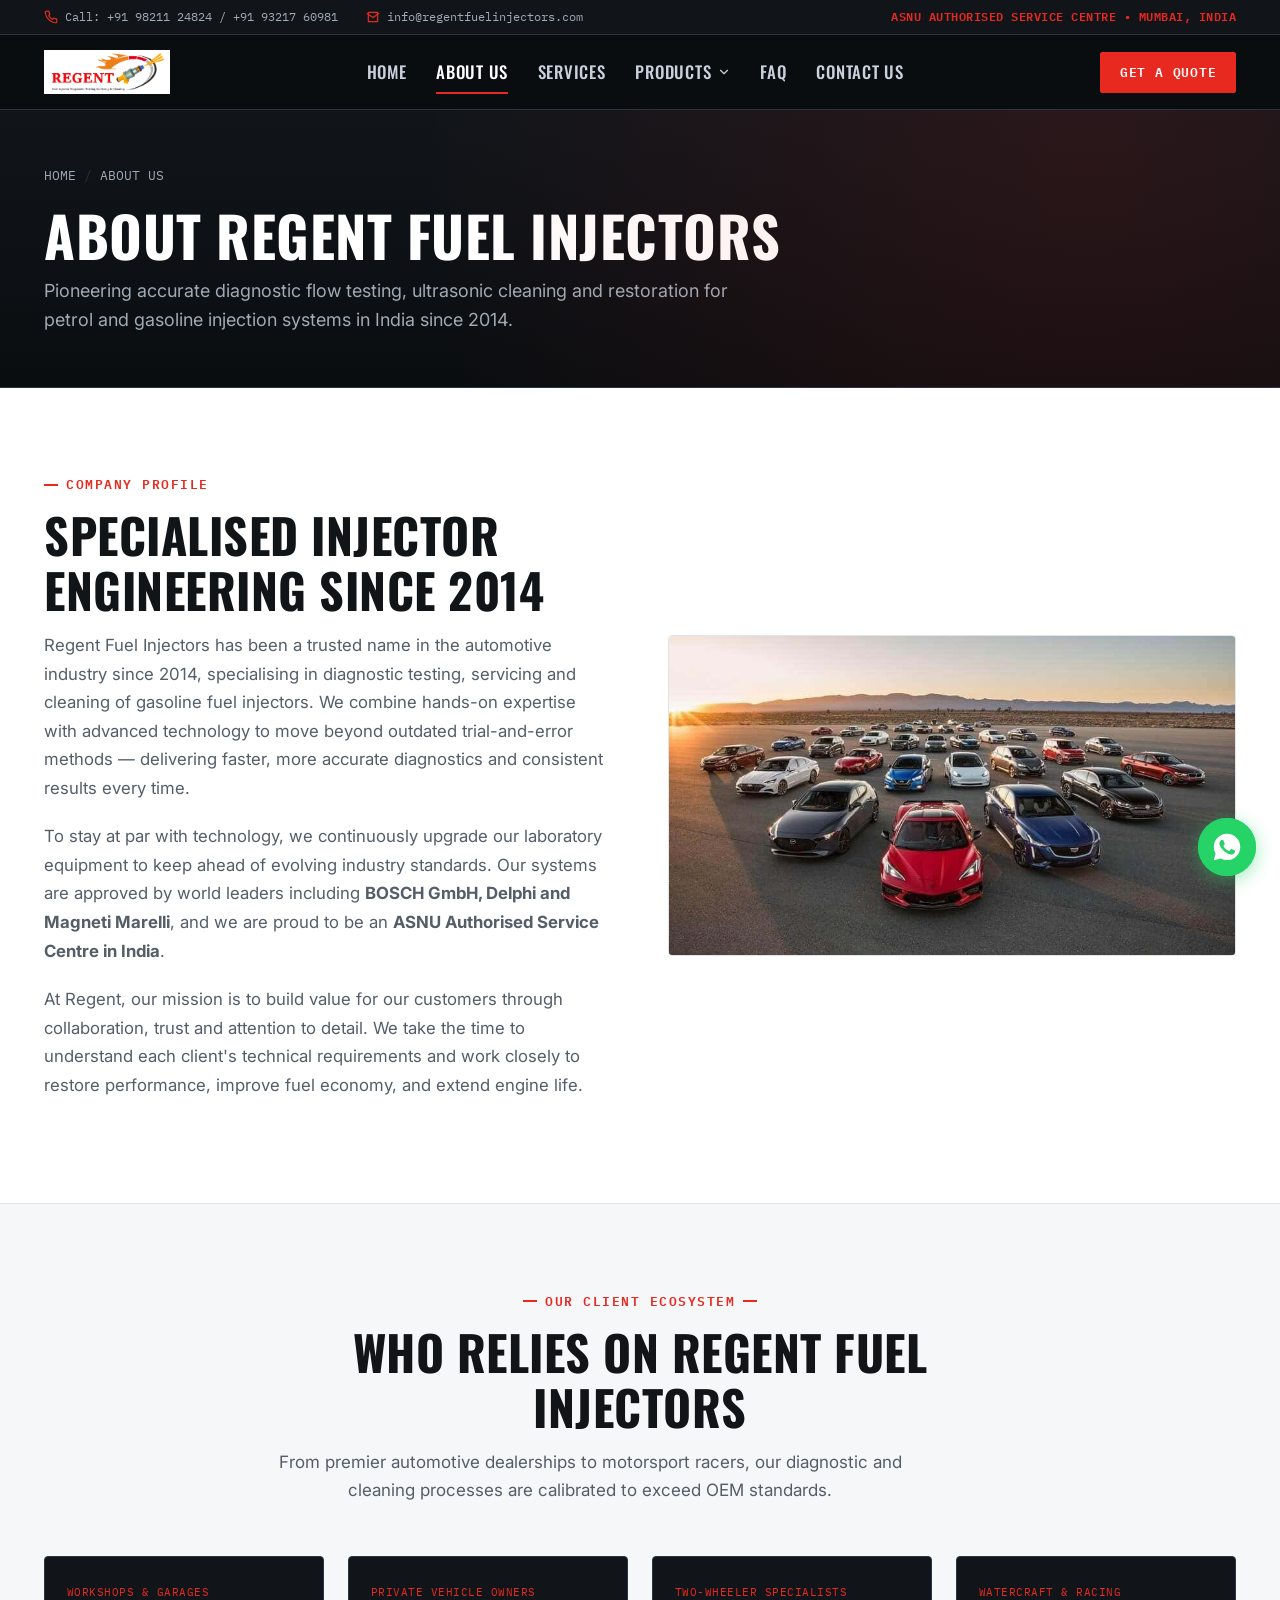
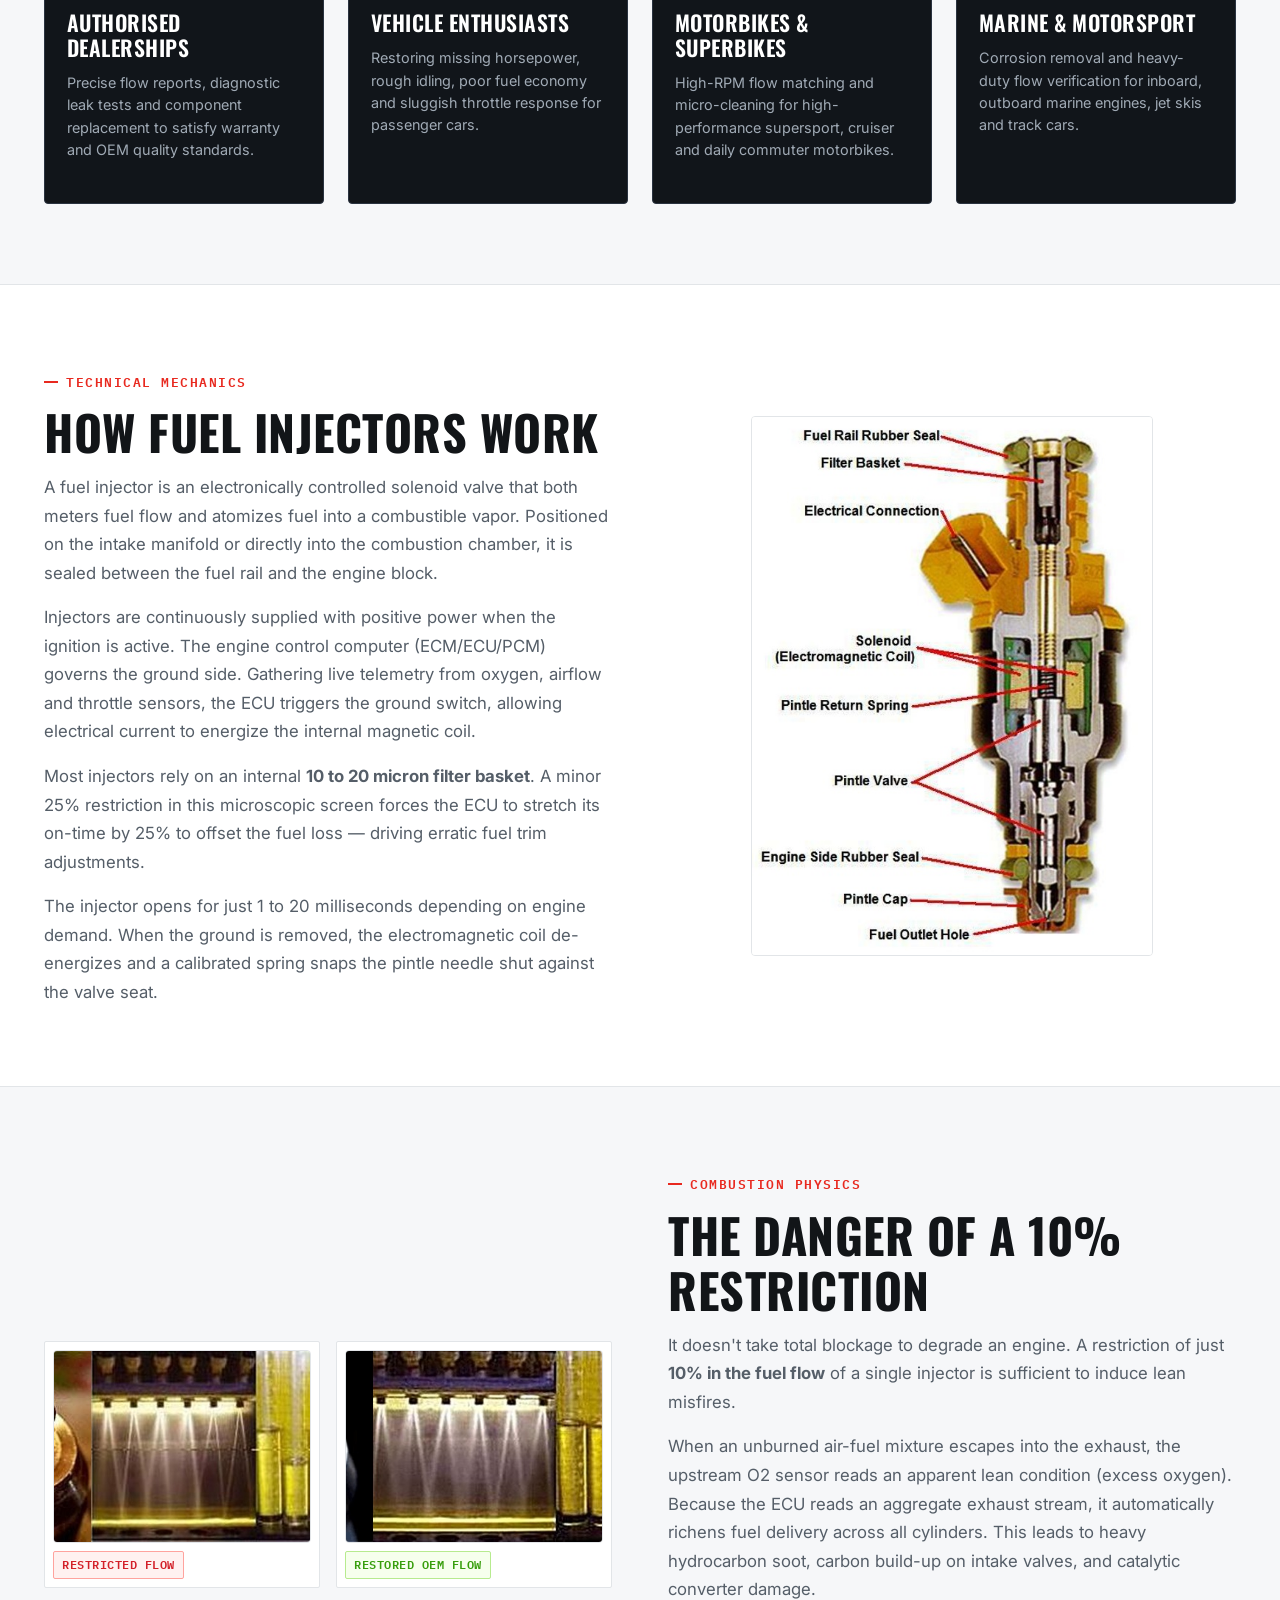
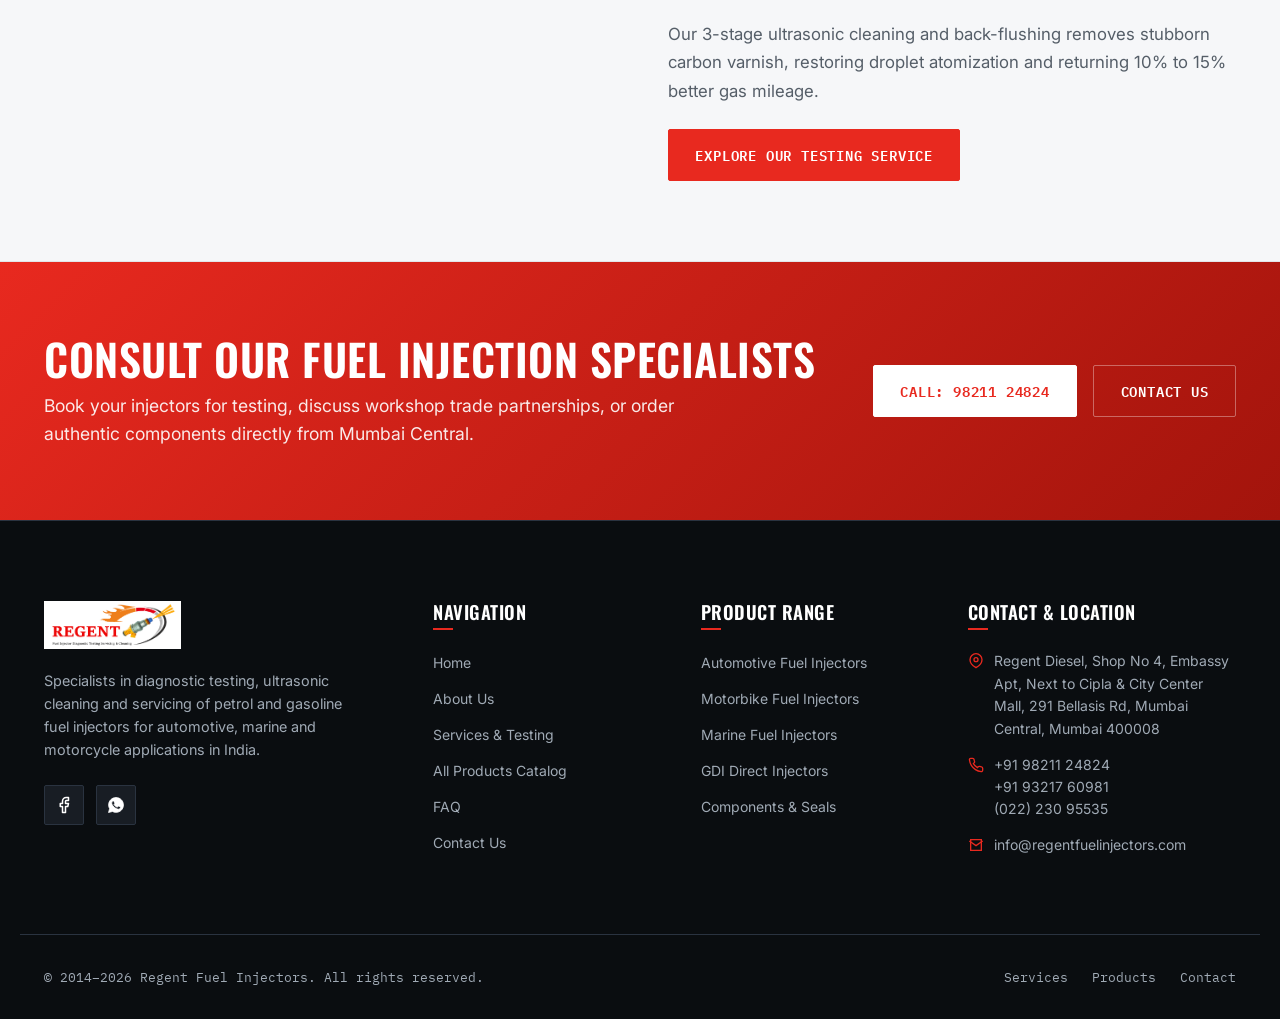
==== commit 62126457: "mofified and restructured entire website" ====
--- a/about.html
+++ b/about.html
@@ -1,165 +1,343 @@
 <!DOCTYPE html>
 <html lang="en">
 <head>
-<meta charset="UTF-8">
-<meta name="viewport" content="width=device-width, initial-scale=1.0">
-<title>About Us | Regent Fuel Injectors</title>
-<meta name="description" content="Regent Fuel Injectors has specialised in gasoline fuel injector diagnostic testing, servicing and cleaning since 2014, using equipment approved by BOSCH, Delphi and Magneti Marelli.">
-<link rel="icon" href="images/logo.png">
-<link rel="stylesheet" href="css/style.css">
+  <meta charset="UTF-8">
+  <meta name="viewport" content="width=device-width, initial-scale=1.0">
+  <title>About Us | Regent Fuel Injectors — Mumbai</title>
+  <meta name="description" content="Regent Fuel Injectors has specialised in gasoline fuel injector diagnostic testing, servicing and cleaning since 2014, using equipment approved by BOSCH, Delphi and Magneti Marelli.">
+  <link rel="icon" href="images/logo.png">
+  <link rel="stylesheet" href="css/style.css">
 </head>
 <body>
 
-<header class="site-header">
-  <div class="container header-top">
-    <a href="index.html" class="brand">
-      <img src="images/logo.png" alt="Regent Fuel Injectors logo">
-    </a>
-
-    <div class="header-top-right">
-      <a class="nav-phone-top" href="tel:+919821124824">Call us : 98211 24824</a>
-      <button class="hamburger" aria-label="Toggle menu">
-        <span></span><span></span><span></span>
-      </button>
+  <!-- ================= TOP UTILITY BAR ================= -->
+  <div class="top-bar">
+    <div class="container top-bar-inner">
+      <div class="top-bar-left">
+        <div class="top-bar-item">
+          <svg viewBox="0 0 24 24" fill="none" stroke-width="2" stroke-linecap="round" stroke-linejoin="round"><path d="M22 16.92v3a2 2 0 0 1-2.18 2 19.79 19.79 0 0 1-8.63-3.07 19.5 19.5 0 0 1-6-6 19.79 19.79 0 0 1-3.07-8.67A2 2 0 0 1 4.11 2h3a2 2 0 0 1 2 1.72c.127.96.361 1.903.7 2.81a2 2 0 0 1-.45 2.11L8.09 9.91a16 16 0 0 0 6 6l1.27-1.27a2 2 0 0 1 2.11-.45c.907.339 1.85.573 2.81.7A2 2 0 0 1 22 16.92z"/></svg>
+          <span>Call: <a href="tel:+919821124824">+91 98211 24824</a> / <a href="tel:+919321760981">+91 93217 60981</a></span>
+        </div>
+        <div class="top-bar-item">
+          <svg viewBox="0 0 24 24" fill="none" stroke-width="2" stroke-linecap="round" stroke-linejoin="round"><path d="M4 4h16v16H4z"/><path d="M22 6l-10 7L2 6"/></svg>
+          <a href="mailto:info@regentfuelinjectors.com">info@regentfuelinjectors.com</a>
+        </div>
+      </div>
+      <div class="top-bar-right">
+        <span class="top-bar-badge">ASNU AUTHORISED SERVICE CENTRE &bull; MUMBAI, INDIA</span>
+      </div>
     </div>
   </div>
 
-  <div class="header-bottom">
+  <!-- ================= MAIN HEADER & NAV ================= -->
+  <header class="site-header">
+    <div class="container header-inner">
+      <a href="index.html" class="brand" aria-label="Regent Fuel Injectors Home">
+        <img src="images/logo.png" alt="Regent Fuel Injectors Logo">
+      </a>
+
+      <nav class="nav-primary" aria-label="Main Navigation">
+        <a href="index.html" class="nav-link">Home</a>
+        <a href="about.html" class="nav-link active">About Us</a>
+        <a href="services.html" class="nav-link">Services</a>
+        <div class="nav-dropdown">
+          <a href="products.html" class="nav-link nav-dropdown-toggle">
+            Products
+            <svg viewBox="0 0 24 24" fill="none" stroke-width="2" stroke-linecap="round" stroke-linejoin="round"><path d="M6 9l6 6 6-6"/></svg>
+          </a>
+          <ul class="nav-dropdown-menu">
+            <li><a href="products.html">All Products &amp; Catalog</a></li>
+            <li><a href="products/automotive.html">Automotive Fuel Injectors</a></li>
+            <li><a href="products/motorbike.html">Motorbike Fuel Injectors</a></li>
+            <li><a href="products/marine.html">Marine Fuel Injectors (Boat &amp; Jet Ski)</a></li>
+            <li><a href="products/gdi.html">GDI Direct Injectors</a></li>
+            <li><a href="products/components.html">Injector Components &amp; Parts</a></li>
+          </ul>
+        </div>
+        <a href="faq.html" class="nav-link">FAQ</a>
+        <a href="contact.html" class="nav-link">Contact Us</a>
+      </nav>
+
+      <div class="header-cta">
+        <a href="contact.html" class="btn btn-primary btn-sm">Get a Quote</a>
+        <button class="hamburger" aria-label="Toggle Navigation Menu">
+          <span></span><span></span><span></span>
+        </button>
+      </div>
+    </div>
+  </header>
+
+  <!-- ================= MOBILE NAVIGATION DRAWER ================= -->
+  <nav class="mobile-nav" aria-label="Mobile Navigation">
+    <div class="mobile-nav-links">
+      <a href="index.html">Home</a>
+      <a href="about.html" class="active">About Us</a>
+      <a href="services.html">Services</a>
+      <div class="mobile-sub-toggle">
+        <a href="products.html">Products</a>
+      </div>
+      <div class="mobile-submenu">
+        <a href="products/automotive.html">&bull; Automotive Fuel Injectors</a>
+        <a href="products/motorbike.html">&bull; Motorbike Fuel Injectors</a>
+        <a href="products/marine.html">&bull; Marine Fuel Injectors</a>
+        <a href="products/gdi.html">&bull; GDI Direct Injectors</a>
+        <a href="products/components.html">&bull; Components &amp; Spare Parts</a>
+      </div>
+      <a href="faq.html">FAQ</a>
+      <a href="contact.html">Contact Us</a>
+    </div>
+
+    <div class="mobile-nav-bottom">
+      <a href="tel:+919821124824" class="btn btn-primary">Call: +91 98211 24824</a>
+      <a href="https://wa.me/919821124824?text=Hi%2C%20I%27d%20like%20to%20enquire%20about%20fuel%20injector%20servicing." target="_blank" rel="noopener" class="btn btn-secondary">WhatsApp Enquiry</a>
+    </div>
+  </nav>
+
+  <!-- ================= PAGE HERO ================= -->
+  <section class="page-hero">
     <div class="container">
-      <nav class="nav-primary">
-        <a href="index.html">Home</a>
-        <a href="about.html">About Us</a>
-        <a href="services.html">Service</a>
-        <div class="nav-dropdown">
-          <a href="products.html">Product <svg viewBox="0 0 24 24" fill="none" stroke-width="2" stroke-linecap="round" stroke-linejoin="round"><path d="M6 9l6 6 6-6"/></svg></a>
-          <ul class="nav-dropdown-menu">
-            <li><a href="products.html#refurbish-injector">Refurbished Injector</a></li>
-            <li><a href="products.html#injector-filters">Injector Filter</a></li>
-            <li><a href="products.html#injector-oring">Injector O-Ring</a></li>
-            <li><a href="products.html#injector-seal">Injector Seal</a></li>
-            <li><a href="products.html#injector-plastic-parts">Injector Plastic Parts</a></li>
-          </ul>
-        </div>
-        <a href="faq.html">F&amp;Q</a>
-        <a href="contact.html">Contact Us</a>
-      </nav>
-    </div>
-  </div>
-</header>
-
-<nav class="mobile-nav">
-  <a href="index.html">Home</a>
-  <a href="about.html">About Us</a>
-  <a href="services.html">Service</a>
-  <a href="products.html">Product</a>
-  <ul class="mobile-nav-submenu">
-    <li><a href="products.html#refurbish-injector">Refurbished Injector</a></li>
-    <li><a href="products.html#injector-filters">Injector Filter</a></li>
-    <li><a href="products.html#injector-oring">Injector O-Ring</a></li>
-    <li><a href="products.html#injector-seal">Injector Seal</a></li>
-    <li><a href="products.html#injector-plastic-parts">Injector Plastic Parts</a></li>
-  </ul>
-  <a href="faq.html">F&amp;Q</a>
-  <a href="contact.html">Contact Us</a>
-  <a class="nav-phone" href="tel:+919821124824">+91 98211 24824</a>
-</nav>
-
-<section class="page-hero">
-  <div class="container">
-    <div class="breadcrumb"><a href="index.html">Home</a><span>/</span>About Us</div>
-    <h1>About Us</h1>
-  </div>
-</section>
-
-<section class="section">
-  <div class="container split">
-    <div class="reveal">
-      <p class="lede" style="margin-bottom:1.2rem;">Regent Fuel Injectors has been a trusted name in the automotive industry since 2014, specialising in diagnostic testing, servicing and cleaning of gasoline fuel injectors. We combine hands-on expertise with advanced technology to move beyond outdated trial-and-error methods — delivering faster, more accurate diagnostics and consistent results every time.</p>
-      <p class="lede" style="margin-bottom:1.2rem;">To stay at par with the technology, we continuously upgrade our equipment to keep ahead of evolving industry standards. Our systems are approved by global leaders such as BOSCH, Delphi and Magneti Marelli, allowing us to perform precise and efficient testing on all types of fuel injectors.</p>
-      <p class="lede" style="margin-bottom:1.2rem;">At Regent, our mission is to build value for our customers through collaboration, trust and attention to detail. We take the time to understand each client's needs and work closely to restore performance, improve efficiency and extend the life of their engines.</p>
-      <p class="lede" style="margin-bottom:1.2rem;">We support automotive dealers, workshops, vehicle owners, fuel injector service centres, as well as marine and motorsport clients. Our comprehensive diagnostic and repair solutions target the root cause of injector issues — ensuring restored performance, improved fuel efficiency and dependable operation.</p>
-      <p class="lede">As leaders in gasoline fuel injector servicing, we take pride in our technical expertise, transparent processes and quick turnaround times. At Regent Fuel Injectors, every injector we service is renewed to meet original performance standards — with precision, reliability and customer satisfaction at the core of everything we do.</p>
-    </div>
-    <div class="split-media reveal">
-      <img src="images/services/car-fleet.jpg" alt="Vehicles representative of the range of engines Regent services">
-    </div>
-  </div>
-</section>
-
-<!-- ================= HOW FUEL INJECTORS WORK ================= -->
-<section class="section section-dim">
-  <div class="container split">
-    <div class="reveal">
-      <h2 style="font-size:clamp(1.9rem,3.2vw,2.5rem); text-transform:uppercase; margin-bottom:1.2rem;">How Fuel Injectors Work</h2>
-      <p class="lede" style="margin-bottom:1rem;">A fuel injector is an electronically controlled valve that both meters flow of fuel and atomizes fuel. The injector is located on the intake manifold of the engine, and is sealed between the manifold and the fuel supply rail.</p>
-      <p class="lede" style="margin-bottom:1rem;">Fuel injectors are normally fed power continuously when the ignition key is on. The computer controls the negative or ground side of the circuit. The (ECM or ECU or PCM) computer gathers information from various sensors and, using this information, determines the injector's opening duration required for that combustion stroke. When the computer provides the injector with a ground (flips the switch on), the circuit is completed and current is allowed to flow through the injector's electromagnetic coil.</p>
-      <p class="lede" style="margin-bottom:1rem;">Most injectors use a 10 to 20 micron internal final filter screen. A small 25% restriction in the injector filter will cause the ECM to increase the injector's on-time by 25% to make up for the restricted filter and the loss of fuel flow.</p>
-      <p class="lede" style="margin-bottom:1rem;">The injector will remain open anywhere between 1 to 20 milliseconds depending on the engine's needs (as determined by the ECM). The current stops when the computer removes the electric ground to the injector, the electromagnetic coil becomes de-energized and a small coil spring pushes the valve needle to the pintle seat and cuts off fuel flow.</p>
-      <p class="lede">Most dirty and clogged fuel injectors respond well to our ultrasonic fuel injector cleaning service and are restored to a "like new" clean condition and performance.</p>
-    </div>
-    <div class="split-media reveal" style="align-self:center;">
-      <img src="images/services/injector-cutaway-diagram.jpg" alt="Labelled cutaway diagram of a fuel injector showing the fuel rail rubber seal, filter basket, electrical connection, solenoid, pintle return spring, pintle valve and fuel outlet hole" style="max-height:560px; width:auto; margin:0 auto; display:block;">
-    </div>
-  </div>
-</section>
-
-<footer class="site-footer">
-  <div class="container footer-top">
-    <div class="footer-brand">
-      <a href="index.html" class="brand">
-        <img src="images/logo.png" alt="Regent Fuel Injectors logo">
-      </a>
-      <p>Diagnostic testing, servicing and cleaning of petrol and gasoline fuel injectors for automotive, marine and motorbike engines.</p>
-      <div class="footer-social">
-        <a href="https://www.facebook.com/regentfuelinjectors/" aria-label="Facebook" target="_blank" rel="noopener"><svg viewBox="0 0 24 24" fill="none" stroke-width="2" stroke-linecap="round" stroke-linejoin="round"><path d="M18 2h-3a5 5 0 0 0-5 5v3H7v4h3v8h4v-8h3l1-4h-4V7a1 1 0 0 1 1-1h3z"/></svg></a>
-        <a href="#" aria-label="Instagram"><svg viewBox="0 0 24 24" fill="none" stroke-width="2" stroke-linecap="round" stroke-linejoin="round"><rect x="2" y="2" width="20" height="20" rx="5"/><circle cx="12" cy="12" r="4"/><circle cx="17.5" cy="6.5" r="1"/></svg></a>
-      </div>
-    </div>
-    <div class="footer-col">
-      <h4>Navigate</h4>
-      <ul>
-        <li><a href="index.html">Home</a></li>
-        <li><a href="about.html">About Us</a></li>
-        <li><a href="services.html">Services</a></li>
-        <li><a href="products.html">Products</a></li>
-        <li><a href="faq.html">F&amp;Q</a></li>
-        <li><a href="contact.html">Contact Us</a></li>
-      </ul>
-    </div>
-    <div class="footer-col">
-      <h4>Services</h4>
-      <ul>
-        <li><a href="services.html">Automotive Injectors</a></li>
-        <li><a href="services.html">Marine Injectors</a></li>
-        <li><a href="services.html">Motorbike Injectors</a></li>
-        <li><a href="services.html">GDI Injectors</a></li>
-      </ul>
-    </div>
-    <div class="footer-col">
-      <h4>Contact</h4>
-      <address>
-        Regent Diesel<br>
-        Shop No 4, Embassy Apartment,<br>
-        Next to Cipla &amp; City Center Mall,<br>
-        291, Bellasis Road, Mumbai Central,<br>
-        Mumbai, Maharashtra 400008
-      </address>
-      <ul style="margin-top:0.9rem;">
-        <li><a href="tel:+919821124824">+91 98211 24824</a></li>
-        <li><a href="mailto:info@regentfuelinjectors.com">info@regentfuelinjectors.com</a></li>
-      </ul>
-    </div>
-  </div>
-  <div class="container footer-bottom">
-    <span>&copy; <span data-year></span> Regent Fuel Injectors. All rights reserved.</span>
-  </div>
-</footer>
-
-<a href="https://wa.me/919821124824?text=Hi%2C%20I%27d%20like%20to%20enquire%20about%20fuel%20injector%20servicing." class="whatsapp-float" target="_blank" rel="noopener" aria-label="Chat with us on WhatsApp">
-  <span class="ping"></span>
-  <svg viewBox="0 0 24 24"><path d="M12.04 2C6.58 2 2.13 6.45 2.13 11.91c0 1.75.46 3.45 1.32 4.95L2.05 22l5.25-1.38a9.9 9.9 0 0 0 4.74 1.21h.005c5.46 0 9.91-4.45 9.91-9.91C21.93 6.45 17.5 2 12.04 2zm5.8 14.14c-.24.68-1.4 1.32-1.93 1.4-.5.08-1.13.11-1.82-.11-.42-.13-.96-.31-1.65-.61-2.9-1.25-4.79-4.17-4.94-4.37-.14-.2-1.18-1.57-1.18-3 0-1.42.75-2.12 1.02-2.41.27-.29.58-.36.78-.36.2 0 .39 0 .56.01.18.01.42-.07.66.5.24.58.83 2 .9 2.15.07.15.12.32.02.52-.1.2-.15.32-.29.49-.14.17-.3.38-.43.51-.14.14-.29.29-.13.57.17.29.75 1.24 1.61 2.01 1.11.99 2.04 1.3 2.33 1.44.29.15.46.13.63-.08.17-.2.72-.84.91-1.13.19-.29.38-.24.63-.14.26.09 1.65.78 1.94.92.28.14.47.21.53.33.07.13.07.72-.17 1.4z"/></svg>
-</a>
-
-<script src="js/script.js"></script>
+      <div class="breadcrumb">
+        <a href="index.html">Home</a> <span>/</span> About Us
+      </div>
+      <h1>About Regent Fuel Injectors</h1>
+      <p class="page-hero-desc">Pioneering accurate diagnostic flow testing, ultrasonic cleaning and restoration for petrol and gasoline injection systems in India since 2014.</p>
+    </div>
+  </section>
+
+  <!-- ================= COMPANY STORY (PPT Slide 6) ================= -->
+  <section class="section">
+    <div class="container split">
+      <div class="reveal">
+        <div class="eyebrow">Company Profile</div>
+        <h2 class="section-title">Specialised Injector Engineering Since 2014</h2>
+        <p style="font-size:1.05rem; line-height:1.7; color:var(--text-muted); margin-bottom:1.25rem;">
+          Regent Fuel Injectors has been a trusted name in the automotive industry since 2014, specialising in diagnostic testing, servicing and cleaning of gasoline fuel injectors. We combine hands-on expertise with advanced technology to move beyond outdated trial-and-error methods — delivering faster, more accurate diagnostics and consistent results every time.
+        </p>
+        <p style="font-size:1.05rem; line-height:1.7; color:var(--text-muted); margin-bottom:1.25rem;">
+          To stay at par with technology, we continuously upgrade our laboratory equipment to keep ahead of evolving industry standards. Our systems are approved by world leaders including <strong>BOSCH GmbH, Delphi and Magneti Marelli</strong>, and we are proud to be an <strong>ASNU Authorised Service Centre in India</strong>.
+        </p>
+        <p style="font-size:1.05rem; line-height:1.7; color:var(--text-muted); margin-bottom:1.5rem;">
+          At Regent, our mission is to build value for our customers through collaboration, trust and attention to detail. We take the time to understand each client's technical requirements and work closely to restore performance, improve fuel economy, and extend engine life.
+        </p>
+      </div>
+
+      <div class="split-media reveal">
+        <img src="images/services/car-fleet.jpg" alt="Fleet of petrol vehicles supported by Regent Fuel Injectors">
+      </div>
+    </div>
+  </section>
+
+  <!-- ================= CLIENTS & INDUSTRIES SERVED ================= -->
+  <section class="section section-dim">
+    <div class="container">
+      <div class="section-head center reveal">
+        <div class="eyebrow">Our Client Ecosystem</div>
+        <h2 class="section-title">Who Relies on Regent Fuel Injectors</h2>
+        <p class="section-desc">From premier automotive dealerships to motorsport racers, our diagnostic and cleaning processes are calibrated to exceed OEM standards.</p>
+      </div>
+
+      <div class="category-showcase-grid">
+        <div class="cat-showcase-card reveal">
+          <div class="cat-showcase-body">
+            <div>
+              <span class="catalog-tag">Workshops &amp; Garages</span>
+              <h3 style="color:var(--white); margin:0.4rem 0 0.75rem;">Authorised Dealerships</h3>
+              <p style="color:var(--text-light-muted); font-size:0.9rem; line-height:1.55;">Precise flow reports, diagnostic leak tests and component replacement to satisfy warranty and OEM quality standards.</p>
+            </div>
+          </div>
+        </div>
+
+        <div class="cat-showcase-card reveal">
+          <div class="cat-showcase-body">
+            <div>
+              <span class="catalog-tag">Private Vehicle Owners</span>
+              <h3 style="color:var(--white); margin:0.4rem 0 0.75rem;">Vehicle Enthusiasts</h3>
+              <p style="color:var(--text-light-muted); font-size:0.9rem; line-height:1.55;">Restoring missing horsepower, rough idling, poor fuel economy and sluggish throttle response for passenger cars.</p>
+            </div>
+          </div>
+        </div>
+
+        <div class="cat-showcase-card reveal">
+          <div class="cat-showcase-body">
+            <div>
+              <span class="catalog-tag">Two-Wheeler Specialists</span>
+              <h3 style="color:var(--white); margin:0.4rem 0 0.75rem;">Motorbikes &amp; Superbikes</h3>
+              <p style="color:var(--text-light-muted); font-size:0.9rem; line-height:1.55;">High-RPM flow matching and micro-cleaning for high-performance supersport, cruiser and daily commuter motorbikes.</p>
+            </div>
+          </div>
+        </div>
+
+        <div class="cat-showcase-card reveal">
+          <div class="cat-showcase-body">
+            <div>
+              <span class="catalog-tag">Watercraft &amp; Racing</span>
+              <h3 style="color:var(--white); margin:0.4rem 0 0.75rem;">Marine &amp; Motorsport</h3>
+              <p style="color:var(--text-light-muted); font-size:0.9rem; line-height:1.55;">Corrosion removal and heavy-duty flow verification for inboard, outboard marine engines, jet skis and track cars.</p>
+            </div>
+          </div>
+        </div>
+      </div>
+    </div>
+  </section>
+
+  <!-- ================= HOW FUEL INJECTORS WORK (PPT Slide 8) ================= -->
+  <section class="section">
+    <div class="container split">
+      <div class="reveal">
+        <div class="eyebrow">Technical Mechanics</div>
+        <h2 class="section-title">How Fuel Injectors Work</h2>
+        <p style="font-size:1.05rem; line-height:1.7; color:var(--text-muted); margin-bottom:1rem;">
+          A fuel injector is an electronically controlled solenoid valve that both meters fuel flow and atomizes fuel into a combustible vapor. Positioned on the intake manifold or directly into the combustion chamber, it is sealed between the fuel rail and the engine block.
+        </p>
+        <p style="font-size:1.05rem; line-height:1.7; color:var(--text-muted); margin-bottom:1rem;">
+          Injectors are continuously supplied with positive power when the ignition is active. The engine control computer (ECM/ECU/PCM) governs the ground side. Gathering live telemetry from oxygen, airflow and throttle sensors, the ECU triggers the ground switch, allowing electrical current to energize the internal magnetic coil.
+        </p>
+        <p style="font-size:1.05rem; line-height:1.7; color:var(--text-muted); margin-bottom:1rem;">
+          Most injectors rely on an internal <strong>10 to 20 micron filter basket</strong>. A minor 25% restriction in this microscopic screen forces the ECU to stretch its on-time by 25% to offset the fuel loss — driving erratic fuel trim adjustments.
+        </p>
+        <p style="font-size:1.05rem; line-height:1.7; color:var(--text-muted);">
+          The injector opens for just 1 to 20 milliseconds depending on engine demand. When the ground is removed, the electromagnetic coil de-energizes and a calibrated spring snaps the pintle needle shut against the valve seat.
+        </p>
+      </div>
+
+      <div class="split-media reveal" style="text-align:center;">
+        <img src="images/services/injector-cutaway-diagram.jpg" alt="Labelled cutaway diagram showing fuel rail seal, filter basket, solenoid coil, return spring and pintle valve" style="max-height:540px; width:auto; margin:0 auto;">
+      </div>
+    </div>
+  </section>
+
+  <!-- ================= WHY INJECTORS NEED CLEANING (PPT Slide 9) ================= -->
+  <section class="section section-dim">
+    <div class="container split">
+      <div class="split-media reveal">
+        <div class="comparison-grid">
+          <div class="comparison-item">
+            <img src="images/services/flow-test-1.jpg" alt="Weak restricted fuel injector spray pattern">
+            <span class="comparison-tag tag-before">Restricted Flow</span>
+          </div>
+          <div class="comparison-item">
+            <img src="images/services/flow-test-2.jpg" alt="Clean atomized fuel injector spray pattern">
+            <span class="comparison-tag tag-after">Restored OEM Flow</span>
+          </div>
+        </div>
+      </div>
+
+      <div class="reveal">
+        <div class="eyebrow">Combustion Physics</div>
+        <h2 class="section-title">The Danger of a 10% Restriction</h2>
+        <p style="font-size:1.05rem; line-height:1.7; color:var(--text-muted); margin-bottom:1rem;">
+          It doesn't take total blockage to degrade an engine. A restriction of just <strong>10% in the fuel flow</strong> of a single injector is sufficient to induce lean misfires.
+        </p>
+        <p style="font-size:1.05rem; line-height:1.7; color:var(--text-muted); margin-bottom:1rem;">
+          When an unburned air-fuel mixture escapes into the exhaust, the upstream O2 sensor reads an apparent lean condition (excess oxygen). Because the ECU reads an aggregate exhaust stream, it automatically richens fuel delivery across all cylinders. This leads to heavy hydrocarbon soot, carbon build-up on intake valves, and catalytic converter damage.
+        </p>
+        <p style="font-size:1.05rem; line-height:1.7; color:var(--text-muted); margin-bottom:1.5rem;">
+          Our 3-stage ultrasonic cleaning and back-flushing removes stubborn carbon varnish, restoring droplet atomization and returning 10% to 15% better gas mileage.
+        </p>
+
+        <a href="services.html" class="btn btn-primary">Explore Our Testing Service</a>
+      </div>
+    </div>
+  </section>
+
+  <!-- ================= RED CTA BAND ================= -->
+  <section class="cta-band">
+    <div class="container cta-band-inner">
+      <div class="cta-band-content">
+        <h2>Consult Our Fuel Injection Specialists</h2>
+        <p>Book your injectors for testing, discuss workshop trade partnerships, or order authentic components directly from Mumbai Central.</p>
+      </div>
+      <div class="cta-band-actions">
+        <a href="tel:+919821124824" class="btn btn-white">Call: 98211 24824</a>
+        <a href="contact.html" class="btn btn-secondary">Contact Us</a>
+      </div>
+    </div>
+  </section>
+
+  <!-- ================= SITE FOOTER ================= -->
+  <footer class="site-footer">
+    <div class="container footer-grid">
+      
+      <div class="footer-brand">
+        <a href="index.html">
+          <img src="images/logo.png" alt="Regent Fuel Injectors Logo">
+        </a>
+        <p>Specialists in diagnostic testing, ultrasonic cleaning and servicing of petrol and gasoline fuel injectors for automotive, marine and motorcycle applications in India.</p>
+        <div class="contact-social-row" style="margin-top:1rem; padding-top:0; border-top:none;">
+          <a href="https://www.facebook.com/regentfuelinjectors/" aria-label="Facebook" target="_blank" rel="noopener" class="social-btn">
+            <svg viewBox="0 0 24 24" fill="none" stroke-width="2" stroke-linecap="round" stroke-linejoin="round"><path d="M18 2h-3a5 5 0 0 0-5 5v3H7v4h3v8h4v-8h3l1-4h-4V7a1 1 0 0 1 1-1h3z"/></svg>
+          </a>
+          <a href="https://wa.me/919821124824" aria-label="WhatsApp" target="_blank" rel="noopener" class="social-btn">
+            <svg viewBox="0 0 24 24" fill="currentColor"><path d="M12.04 2C6.58 2 2.13 6.45 2.13 11.91c0 1.75.46 3.45 1.32 4.95L2.05 22l5.25-1.38a9.9 9.9 0 0 0 4.74 1.21h.005c5.46 0 9.91-4.45 9.91-9.91C21.93 6.45 17.5 2 12.04 2zm5.8 14.14c-.24.68-1.4 1.32-1.93 1.4-.5.08-1.13.11-1.82-.11-.42-.13-.96-.31-1.65-.61-2.9-1.25-4.79-4.17-4.94-4.37-.14-.2-1.18-1.57-1.18-3 0-1.42.75-2.12 1.02-2.41.27-.29.58-.36.78-.36.2 0 .39 0 .56.01.18.01.42-.07.66.5.24.58.83 2 .9 2.15.07.15.12.32.02.52-.1.2-.15.32-.29.49-.14.17-.3.38-.43.51-.14.14-.29.29-.13.57.17.29.75 1.24 1.61 2.01 1.11.99 2.04 1.3 2.33 1.44.29.15.46.13.63-.08.17-.2.72-.84.91-1.13.19-.29.38-.24.63-.14.26.09 1.65.78 1.94.92.28.14.47.21.53.33.07.13.07.72-.17 1.4z"/></svg>
+          </a>
+        </div>
+      </div>
+
+      <div class="footer-col">
+        <h4>Navigation</h4>
+        <ul>
+          <li><a href="index.html">Home</a></li>
+          <li><a href="about.html">About Us</a></li>
+          <li><a href="services.html">Services &amp; Testing</a></li>
+          <li><a href="products.html">All Products Catalog</a></li>
+          <li><a href="faq.html">FAQ</a></li>
+          <li><a href="contact.html">Contact Us</a></li>
+        </ul>
+      </div>
+
+      <div class="footer-col">
+        <h4>Product Range</h4>
+        <ul>
+          <li><a href="products/automotive.html">Automotive Fuel Injectors</a></li>
+          <li><a href="products/motorbike.html">Motorbike Fuel Injectors</a></li>
+          <li><a href="products/marine.html">Marine Fuel Injectors</a></li>
+          <li><a href="products/gdi.html">GDI Direct Injectors</a></li>
+          <li><a href="products/components.html">Components &amp; Seals</a></li>
+        </ul>
+      </div>
+
+      <div class="footer-col">
+        <h4>Contact &amp; Location</h4>
+        <div class="footer-contact-item">
+          <svg viewBox="0 0 24 24" fill="none" stroke-width="2"><path d="M21 10c0 7-9 12-9 12s-9-5-9-12a9 9 0 0 1 18 0z"/><circle cx="12" cy="10" r="3"/></svg>
+          <div>
+            Regent Diesel, Shop No 4, Embassy Apt, Next to Cipla &amp; City Center Mall, 291 Bellasis Rd, Mumbai Central, Mumbai 400008
+          </div>
+        </div>
+        <div class="footer-contact-item">
+          <svg viewBox="0 0 24 24" fill="none" stroke-width="2"><path d="M22 16.92v3a2 2 0 0 1-2.18 2 19.79 19.79 0 0 1-8.63-3.07 19.5 19.5 0 0 1-6-6 19.79 19.79 0 0 1-3.07-8.67A2 2 0 0 1 4.11 2h3a2 2 0 0 1 2 1.72c.127.96.361 1.903.7 2.81a2 2 0 0 1-.45 2.11L8.09 9.91a16 16 0 0 0 6 6l1.27-1.27a2 2 0 0 1 2.11-.45c.907.339 1.85.573 2.81.7A2 2 0 0 1 22 16.92z"/></svg>
+          <div>
+            <a href="tel:+919821124824">+91 98211 24824</a><br>
+            <a href="tel:+919321760981">+91 93217 60981</a><br>
+            <a href="tel:02223095535">(022) 230 95535</a>
+          </div>
+        </div>
+        <div class="footer-contact-item">
+          <svg viewBox="0 0 24 24" fill="none" stroke-width="2"><path d="M4 4h16v16H4z"/><path d="M22 6l-10 7L2 6"/></svg>
+          <div>
+            <a href="mailto:info@regentfuelinjectors.com">info@regentfuelinjectors.com</a>
+          </div>
+        </div>
+      </div>
+
+    </div>
+
+    <div class="container footer-bottom">
+      <span>&copy; 2014&ndash;<span data-year></span> Regent Fuel Injectors. All rights reserved.</span>
+      <div class="footer-bottom-links">
+        <a href="services.html">Services</a>
+        <a href="products.html">Products</a>
+        <a href="contact.html">Contact</a>
+      </div>
+    </div>
+  </footer>
+
+  <!-- ================= WHATSAPP FLOATING BUTTON ================= -->
+  <a href="https://wa.me/919821124824?text=Hi%2C%20I%27d%20like%20to%20enquire%20about%20fuel%20injector%20servicing." class="whatsapp-float" target="_blank" rel="noopener" aria-label="Chat with us on WhatsApp">
+    <span class="whatsapp-ping"></span>
+    <svg viewBox="0 0 24 24"><path d="M12.04 2C6.58 2 2.13 6.45 2.13 11.91c0 1.75.46 3.45 1.32 4.95L2.05 22l5.25-1.38a9.9 9.9 0 0 0 4.74 1.21h.005c5.46 0 9.91-4.45 9.91-9.91C21.93 6.45 17.5 2 12.04 2zm5.8 14.14c-.24.68-1.4 1.32-1.93 1.4-.5.08-1.13.11-1.82-.11-.42-.13-.96-.31-1.65-.61-2.9-1.25-4.79-4.17-4.94-4.37-.14-.2-1.18-1.57-1.18-3 0-1.42.75-2.12 1.02-2.41.27-.29.58-.36.78-.36.2 0 .39 0 .56.01.18.01.42-.07.66.5.24.58.83 2 .9 2.15.07.15.12.32.02.52-.1.2-.15.32-.29.49-.14.17-.3.38-.43.51-.14.14-.29.29-.13.57.17.29.75 1.24 1.61 2.01 1.11.99 2.04 1.3 2.33 1.44.29.15.46.13.63-.08.17-.2.72-.84.91-1.13.19-.29.38-.24.63-.14.26.09 1.65.78 1.94.92.28.14.47.21.53.33.07.13.07.72-.17 1.4z"/></svg>
+  </a>
+
+  <script src="js/script.js"></script>
 </body>
 </html>
--- a/css/style.css
+++ b/css/style.css
@@ -1,82 +1,127 @@
 /* ==========================================================================
-   REGENT FUEL INJECTORS — Stylesheet (Light Theme)
-   Design system: White/light-grey surfaces, Regent Red + Flame Amber accents,
-   Oswald (display) + Inter (body) + IBM Plex Mono (data/specs).
+   REGENT FUEL INJECTORS — Industrial Precision Design System
+   Color Identity: Red (#E8291F) + Technical Dark (#0A0D10) + Crisp White (#FFFFFF)
+   Typography: Oswald (Display) + Inter (Body) + IBM Plex Mono (Technical/Specs)
    ========================================================================== */
 
-/* ---------- Fonts ---------- */
-@import url('https://fonts.googleapis.com/css2?family=Oswald:wght@400;500;600;700&family=Inter:wght@400;500;600;700&family=IBM+Plex+Mono:wght@500;600&display=swap');
-
-/* ---------- Design tokens ---------- */
-:root{
-  /* colors */
-  --ink:            #12151A;   /* reserved for footer + small accents only */
-  --ink-soft:       #1B2028;
-  --graphite:       #232933;
-  --steel:          #5C6570;
-  --steel-light:    #8A93A0;
-  --border-dark:    #313944;
-  --paper:          #FFFFFF;
-  --paper-dim:      #F4F5F7;
-  --border-light:   #E3E5E9;
-  --ink-text:       #171A1F;
-  --red:            #E8291F;
-  --red-dark:       #C31E16;
-  --amber:          #F4901E;
-  --white:          #FFFFFF;
-
-  --gradient-flame: linear-gradient(120deg, var(--red) 0%, var(--amber) 100%);
-  --gradient-flame-soft: linear-gradient(120deg, rgba(232,41,31,0.08) 0%, rgba(244,144,30,0.08) 100%);
-
-  /* type */
-  --font-display: 'Oswald', 'Arial Narrow', sans-serif;
-  --font-body: 'Inter', -apple-system, BlinkMacSystemFont, sans-serif;
-  --font-mono: 'IBM Plex Mono', 'Courier New', monospace;
-
-  /* spacing */
-  --gap-xs: 0.5rem;
-  --gap-sm: 1rem;
-  --gap-md: 1.75rem;
-  --gap-lg: 3rem;
-  --gap-xl: 5.5rem;
-
-  --radius: 6px;
-  --radius-sm: 3px;
-
-  --shadow-card: 0 1px 2px rgba(18,21,26,0.06), 0 8px 24px rgba(18,21,26,0.08);
-  --shadow-lift: 0 12px 32px rgba(18,21,26,0.12);
-
-  --container: 1200px;
-  --header-h: 166px;
-}
-
-/* ---------- Reset ---------- */
-*, *::before, *::after{ box-sizing: border-box; }
-html{ scroll-behavior: smooth; }
-[id]{ scroll-margin-top: 180px; }
-body{
+/* ---------- Google Fonts ---------- */
+@import url('https://fonts.googleapis.com/css2?family=IBM+Plex+Mono:wght@400;500;600;700&family=Inter:wght@300;400;500;600;700&family=Oswald:wght@400;500;600;700&display=swap');
+
+/* ---------- Design Tokens ---------- */
+:root {
+  /* Brand Accents */
+  --red:              #E8291F;
+  --red-dark:         #C01D14;
+  --red-glow:         rgba(232, 41, 31, 0.16);
+  --red-muted:        rgba(232, 41, 31, 0.08);
+
+  /* Surfaces & Backgrounds */
+  --black:            #0A0D10;
+  --black-900:        #11151A;
+  --black-800:        #181D24;
+  --black-700:        #222933;
+  --border-dark:      #2A3340;
+  --border-dark-subtle: rgba(255, 255, 255, 0.1);
+
+  --white:            #FFFFFF;
+  --off-white:        #F6F7F9;
+  --paper-card:       #FFFFFF;
+  --border-light:     #E2E5E8;
+  --border-light-subtle: #ECEFF2;
+
+  /* Typography Colors */
+  --text-dark:        #121518;
+  --text-muted:       #555E68;
+  --text-subtle:      #7C8794;
+  --text-light:       #FFFFFF;
+  --text-light-muted: #A0AAB5;
+
+  /* Fonts */
+  --font-display:     'Oswald', -apple-system, BlinkMacSystemFont, sans-serif;
+  --font-body:        'Inter', -apple-system, BlinkMacSystemFont, sans-serif;
+  --font-mono:        'IBM Plex Mono', 'JetBrains Mono', monospace;
+
+  /* Layout & Spacing */
+  --container:        1240px;
+  --radius-xs:        2px;
+  --radius-sm:        4px;
+  --radius-md:        6px;
+
+  --transition-fast:  0.2s cubic-bezier(0.16, 1, 0.3, 1);
+  --transition-norm:  0.35s cubic-bezier(0.16, 1, 0.3, 1);
+}
+
+/* ---------- Reset & Base ---------- */
+*, *::before, *::after {
+  box-sizing: border-box;
   margin: 0;
+  padding: 0;
+}
+
+html {
+  scroll-behavior: smooth;
+  font-size: 16px;
+}
+
+[id] {
+  scroll-margin-top: 130px;
+}
+
+body {
   font-family: var(--font-body);
-  color: var(--ink-text);
-  background: var(--paper);
+  color: var(--text-dark);
+  background: var(--white);
   line-height: 1.6;
   -webkit-font-smoothing: antialiased;
-}
-img{ max-width: 100%; display: block; }
-a{ color: inherit; text-decoration: none; }
-ul{ margin: 0; padding: 0; list-style: none; }
-h1,h2,h3,h4{ font-family: var(--font-display); font-weight: 600; line-height: 1.15; margin: 0; letter-spacing: 0.2px; }
-p{ margin: 0; }
-button{ font-family: inherit; cursor: pointer; }
-input, textarea, select{ font-family: inherit; font-size: 1rem; }
-
-:focus-visible{
+  -moz-osx-font-smoothing: grayscale;
+  overflow-x: hidden;
+}
+
+img {
+  max-width: 100%;
+  height: auto;
+  display: block;
+}
+
+a {
+  color: inherit;
+  text-decoration: none;
+  transition: color var(--transition-fast), border-color var(--transition-fast);
+}
+
+ul, ol {
+  list-style: none;
+}
+
+h1, h2, h3, h4, h5, h6 {
+  font-family: var(--font-display);
+  font-weight: 600;
+  text-transform: uppercase;
+  letter-spacing: 0.5px;
+  line-height: 1.15;
+  color: inherit;
+}
+
+button, input, select, textarea {
+  font-family: inherit;
+  font-size: inherit;
+  color: inherit;
+}
+
+button {
+  cursor: pointer;
+  background: none;
+  border: none;
+}
+
+/* Accessibility */
+:focus-visible {
   outline: 2px solid var(--red);
   outline-offset: 3px;
 }
 
-@media (prefers-reduced-motion: reduce){
-  *, *::before, *::after{
+@media (prefers-reduced-motion: reduce) {
+  *, *::before, *::after {
     animation-duration: 0.01ms !important;
     animation-iteration-count: 1 !important;
     transition-duration: 0.01ms !important;
@@ -84,1178 +129,2055 @@
   }
 }
 
-/* ---------- Layout helpers ---------- */
-.container{
+/* ---------- Layout Utilities ---------- */
+.container {
   width: 100%;
   max-width: var(--container);
   margin: 0 auto;
   padding: 0 1.5rem;
 }
-.section{ padding: var(--gap-xl) 0; }
-.section-tight{ padding: var(--gap-lg) 0; }
-.section-dim{ background: var(--paper-dim); }
-/* "dark" section classes kept for markup compatibility but now render as light */
-.section-dark{ background: var(--paper-dim); color: var(--ink-text); }
-.section-graphite{ background: var(--white); color: var(--ink-text); border-top: 1px solid var(--border-light); border-bottom: 1px solid var(--border-light); }
-
-.section-head{
+
+.section {
+  padding: 5rem 0;
+}
+
+.section-lg {
+  padding: 6.5rem 0;
+}
+
+.section-sm {
+  padding: 3.5rem 0;
+}
+
+.section-dark {
+  background: var(--black);
+  color: var(--text-light);
+}
+
+.section-dim {
+  background: var(--off-white);
+  border-top: 1px solid var(--border-light);
+  border-bottom: 1px solid var(--border-light);
+}
+
+.section-head {
+  margin-bottom: 3.25rem;
+}
+
+.section-head.center {
+  text-align: center;
+  margin-left: auto;
+  margin-right: auto;
+  max-width: 780px;
+}
+
+.eyebrow {
+  display: inline-flex;
+  align-items: center;
+  gap: 0.5rem;
+  font-family: var(--font-mono);
+  font-size: 0.8125rem;
+  font-weight: 600;
+  text-transform: uppercase;
+  letter-spacing: 1.5px;
+  color: var(--red);
+  margin-bottom: 0.75rem;
+}
+
+.eyebrow::before {
+  content: '';
+  display: inline-block;
+  width: 14px;
+  height: 2px;
+  background: var(--red);
+}
+
+.section-head.center .eyebrow::before,
+.section-head.center .eyebrow::after {
+  content: '';
+  display: inline-block;
+  width: 14px;
+  height: 2px;
+  background: var(--red);
+}
+
+.section-title {
+  font-size: clamp(2rem, 3.8vw, 3rem);
+  font-weight: 700;
+  letter-spacing: 0.5px;
+  margin-bottom: 0.85rem;
+}
+
+.section-desc {
+  font-size: 1.0625rem;
+  color: var(--text-muted);
   max-width: 680px;
-  margin-bottom: var(--gap-lg);
-}
-.section-head.center{ margin-left: auto; margin-right: auto; text-align: center; }
-
-.eyebrow{
+  line-height: 1.65;
+}
+
+.section-dark .section-desc {
+  color: var(--text-light-muted);
+}
+
+/* Button System */
+.btn {
   display: inline-flex;
   align-items: center;
-  gap: 0.5rem;
-  font-family: var(--font-mono);
-  font-size: 0.75rem;
-  letter-spacing: 0.12em;
-  text-transform: uppercase;
+  justify-content: center;
+  gap: 0.6rem;
+  padding: 0.85rem 1.65rem;
+  font-family: var(--font-mono);
+  font-size: 0.875rem;
+  font-weight: 600;
+  text-transform: uppercase;
+  letter-spacing: 0.8px;
+  border-radius: var(--radius-xs);
+  transition: all var(--transition-fast);
+  white-space: nowrap;
+}
+
+.btn-primary {
+  background: var(--red);
+  color: var(--white);
+  border: 1px solid var(--red);
+}
+
+.btn-primary:hover {
+  background: var(--red-dark);
+  border-color: var(--red-dark);
+  color: var(--white);
+  box-shadow: 0 4px 14px var(--red-glow);
+  transform: translateY(-1px);
+}
+
+.btn-secondary {
+  background: transparent;
+  color: var(--white);
+  border: 1px solid rgba(255, 255, 255, 0.35);
+}
+
+.btn-secondary:hover {
+  background: rgba(255, 255, 255, 0.1);
+  border-color: var(--white);
+  color: var(--white);
+}
+
+.btn-outline-dark {
+  background: transparent;
+  color: var(--text-dark);
+  border: 1px solid var(--border-dark);
+}
+
+.btn-outline-dark:hover {
+  background: var(--black);
+  color: var(--white);
+}
+
+.btn-sm {
+  padding: 0.55rem 1.15rem;
+  font-size: 0.8125rem;
+}
+
+.btn-icon svg {
+  width: 16px;
+  height: 16px;
+  transition: transform var(--transition-fast);
+}
+
+.btn:hover .btn-icon svg {
+  transform: translateX(3px);
+}
+
+/* ---------- TOP UTILITY BAR ---------- */
+.top-bar {
+  background: var(--black-900);
+  border-bottom: 1px solid var(--border-dark);
+  font-family: var(--font-mono);
+  font-size: 0.78rem;
+  color: var(--text-light-muted);
+  padding: 0.45rem 0;
+}
+
+.top-bar-inner {
+  display: flex;
+  align-items: center;
+  justify-content: space-between;
+  gap: 1rem;
+}
+
+.top-bar-left {
+  display: flex;
+  align-items: center;
+  gap: 1.75rem;
+}
+
+.top-bar-item {
+  display: inline-flex;
+  align-items: center;
+  gap: 0.45rem;
+  transition: color var(--transition-fast);
+}
+
+.top-bar-item svg {
+  width: 14px;
+  height: 14px;
+  stroke: var(--red);
+  flex-shrink: 0;
+}
+
+.top-bar-item a:hover {
+  color: var(--white);
+}
+
+.top-bar-badge {
   color: var(--red);
   font-weight: 600;
-  margin-bottom: 0.9rem;
-}
-.eyebrow::before{
-  content: "";
-  width: 22px;
-  height: 2px;
-  background: var(--gradient-flame);
-  display: inline-block;
-}
-
-.section-head h2{
-  font-size: clamp(1.9rem, 3.2vw, 2.6rem);
-  text-transform: uppercase;
-  margin-bottom: 0.9rem;
-}
-.section-head p{
-  color: var(--steel);
-  font-size: 1.05rem;
-}
-
-.lede{
-  font-size: 1.1rem;
-  color: var(--steel);
-  max-width: 760px;
-}
-
-/* ---------- Buttons ---------- */
-.btn{
+  letter-spacing: 0.5px;
+}
+
+/* ---------- MAIN HEADER & NAV ---------- */
+.site-header {
+  position: sticky;
+  top: 0;
+  z-index: 999;
+  background: var(--black);
+  border-bottom: 1px solid var(--border-dark);
+  transition: background var(--transition-norm), box-shadow var(--transition-norm);
+}
+
+.site-header.is-scrolled {
+  box-shadow: 0 8px 24px rgba(0, 0, 0, 0.45);
+}
+
+.header-inner {
+  display: flex;
+  align-items: center;
+  justify-content: space-between;
+  height: 74px;
+}
+
+.brand {
   display: inline-flex;
   align-items: center;
-  justify-content: center;
-  gap: 0.55rem;
-  padding: 0.9rem 1.8rem;
+  gap: 0.75rem;
+}
+
+.brand img {
+  height: 44px;
+  width: auto;
+  object-fit: contain;
+}
+
+.nav-primary {
+  display: flex;
+  align-items: center;
+  gap: 1.85rem;
+}
+
+.nav-link {
   font-family: var(--font-display);
-  font-size: 0.92rem;
-  font-weight: 600;
-  letter-spacing: 0.05em;
-  text-transform: uppercase;
-  border-radius: var(--radius-sm);
-  border: 1.5px solid transparent;
-  transition: transform 0.2s ease, box-shadow 0.2s ease, background 0.2s ease, color 0.2s ease, border-color .2s ease;
-  white-space: nowrap;
-}
-.btn-primary{
-  background: var(--gradient-flame);
-  color: var(--white);
-  box-shadow: 0 8px 20px rgba(232,41,31,0.28);
-}
-.btn-primary:hover{ transform: translateY(-2px); box-shadow: 0 12px 26px rgba(232,41,31,0.36); }
-
-.btn-outline{
-  background: transparent;
-  border-color: rgba(255,255,255,0.55);
-  color: var(--white);
-}
-.btn-outline:hover{ border-color: var(--white); background: rgba(255,255,255,0.14); }
-
-.btn-dark-outline{
-  background: transparent;
-  border-color: var(--border-light);
-  color: var(--ink-text);
-}
-.btn-dark-outline:hover{ border-color: var(--red); color: var(--red); }
-
-.btn-sm{ padding: 0.6rem 1.2rem; font-size: 0.78rem; }
-.btn-block{ width: 100%; }
-
-/* ==========================================================================
-   HEADER / NAV — two rows: logo + phone on top, nav links below
-   ========================================================================== */
-.site-header{
-  position: fixed;
-  top: 0; left: 0; right: 0;
-  z-index: 500;
-  background: rgba(255,255,255,0.98);
-  backdrop-filter: blur(6px);
-  box-shadow: 0 2px 20px rgba(18,21,26,0.07);
-}
-
-.header-top{
-  display: flex;
-  align-items: center;
-  justify-content: space-between;
-  height: 118px;
-}
-
-.header-top-right{
-  display: flex;
-  align-items: center;
-  gap: 1.6rem;
-}
-
-.nav-phone-top{
-  display: flex;
-  align-items: center;
-  gap: 0.5rem;
-  font-family: var(--font-body);
   font-size: 1.05rem;
   font-weight: 500;
-  color: var(--ink-text);
-}
-.nav-phone-top svg{ display: none; }
-
-.header-bottom{
-  background: var(--white);
-}
-.header-bottom .container{ display: flex; justify-content: center; }
-
-.brand{
-  display: flex;
-  align-items: center;
-  gap: 0.7rem;
-}
-.brand img{ height: 92px; width: auto; }
-.brand-text{
-  display: flex;
-  flex-direction: column;
-  line-height: 1.1;
-}
-.brand-text strong{
-  font-family: var(--font-display);
-  font-size: 1.15rem;
-  color: var(--ink-text);
-  letter-spacing: 0.04em;
-}
-.brand-text span{
-  font-family: var(--font-mono);
-  font-size: 0.6rem;
-  letter-spacing: 0.1em;
-  color: var(--red);
-  text-transform: uppercase;
-}
-
-.nav-primary{
-  display: flex;
-  align-items: center;
-  justify-content: center;
-  gap: 2.2rem;
-  padding: 0.85rem 0;
-}
-.nav-primary a{
-  font-family: var(--font-display);
-  font-size: 0.88rem;
-  letter-spacing: 0.05em;
-  text-transform: uppercase;
-  color: var(--ink-text);
+  text-transform: uppercase;
+  letter-spacing: 0.75px;
+  color: #C8D1DC;
   position: relative;
-  padding: 0.4rem 0.1rem;
-  transition: color 0.2s ease;
-}
-.nav-primary a::after{
-  content: "";
+  padding: 0.5rem 0;
+}
+
+.nav-link:hover,
+.nav-link.active {
+  color: var(--white);
+}
+
+.nav-link::after {
+  content: '';
   position: absolute;
-  left: 0; bottom: -4px;
-  width: 0; height: 2px;
-  background: var(--gradient-flame);
-  transition: width 0.25s ease;
-}
-.nav-primary a:hover{ color: var(--red); }
-.nav-primary a:hover::after{ width: 100%; }
-.nav-primary a.active{ color: var(--red); }
-.nav-primary a.active::after{ width: 100%; }
-
-.nav-dropdown{ position: relative; }
-.nav-dropdown > a{ display: inline-flex; align-items: center; gap: 5px; }
-.nav-dropdown > a svg{ width: 12px; height: 12px; stroke: currentColor; transition: transform 0.2s ease; }
-.nav-dropdown-menu{
+  left: 0;
+  bottom: 0;
+  width: 0;
+  height: 2px;
+  background: var(--red);
+  transition: width var(--transition-fast);
+}
+
+.nav-link:hover::after,
+.nav-link.active::after {
+  width: 100%;
+}
+
+/* Dropdown */
+.nav-dropdown {
+  position: relative;
+}
+
+.nav-dropdown-toggle {
+  display: inline-flex;
+  align-items: center;
+  gap: 0.35rem;
+}
+
+.nav-dropdown-toggle svg {
+  width: 14px;
+  height: 14px;
+  stroke: currentColor;
+  transition: transform var(--transition-fast);
+}
+
+.nav-dropdown:hover .nav-dropdown-toggle svg {
+  transform: rotate(180deg);
+}
+
+.nav-dropdown-menu {
   position: absolute;
   top: 100%;
+  left: -1rem;
+  min-width: 260px;
+  background: var(--black-900);
+  border: 1px solid var(--border-dark);
+  border-top: 2px solid var(--red);
+  box-shadow: 0 12px 32px rgba(0, 0, 0, 0.5);
+  padding: 0.6rem 0;
+  opacity: 0;
+  visibility: hidden;
+  transform: translateY(8px);
+  transition: all var(--transition-fast);
+  z-index: 100;
+}
+
+.nav-dropdown:hover .nav-dropdown-menu,
+.nav-dropdown:focus-within .nav-dropdown-menu {
+  opacity: 1;
+  visibility: visible;
+  transform: translateY(0);
+}
+
+.nav-dropdown-menu li a {
+  display: block;
+  padding: 0.6rem 1.25rem;
+  font-family: var(--font-body);
+  font-size: 0.875rem;
+  font-weight: 500;
+  color: #B5BFCC;
+  transition: all var(--transition-fast);
+  border-left: 2px solid transparent;
+}
+
+.nav-dropdown-menu li a:hover,
+.nav-dropdown-menu li a.active {
+  color: var(--white);
+  background: var(--black-800);
+  border-left-color: var(--red);
+  padding-left: 1.45rem;
+}
+
+.header-cta {
+  display: flex;
+  align-items: center;
+  gap: 1rem;
+}
+
+/* Hamburger */
+.hamburger {
+  display: none;
+  flex-direction: column;
+  justify-content: space-between;
+  width: 28px;
+  height: 20px;
+  padding: 0;
+  z-index: 1001;
+}
+
+.hamburger span {
+  display: block;
+  width: 100%;
+  height: 2px;
+  background: var(--white);
+  transition: all var(--transition-fast);
+}
+
+.hamburger.is-open span:nth-child(1) {
+  transform: translateY(9px) rotate(45deg);
+  background: var(--red);
+}
+
+.hamburger.is-open span:nth-child(2) {
+  opacity: 0;
+}
+
+.hamburger.is-open span:nth-child(3) {
+  transform: translateY(-9px) rotate(-45deg);
+  background: var(--red);
+}
+
+/* Mobile Drawer */
+.mobile-nav {
+  position: fixed;
+  top: 0;
+  left: 0;
+  width: 100%;
+  height: 100vh;
+  background: var(--black);
+  padding: 6rem 2rem 2.5rem;
+  display: flex;
+  flex-direction: column;
+  justify-content: space-between;
+  transform: translateX(100%);
+  transition: transform var(--transition-norm);
+  z-index: 998;
+  overflow-y: auto;
+}
+
+.mobile-nav.is-open {
+  transform: translateX(0);
+}
+
+.mobile-nav-links {
+  display: flex;
+  flex-direction: column;
+  gap: 1.15rem;
+}
+
+.mobile-nav-links a {
+  font-family: var(--font-display);
+  font-size: 1.65rem;
+  font-weight: 600;
+  text-transform: uppercase;
+  color: #D3DBE4;
+  border-bottom: 1px solid var(--border-dark);
+  padding-bottom: 0.6rem;
+}
+
+.mobile-nav-links a.active,
+.mobile-nav-links a:hover {
+  color: var(--red);
+  border-color: var(--red);
+}
+
+.mobile-sub-toggle {
+  display: flex;
+  align-items: center;
+  justify-content: space-between;
+}
+
+.mobile-submenu {
+  display: flex;
+  flex-direction: column;
+  gap: 0.75rem;
+  padding: 0.75rem 0 0.5rem 1rem;
+}
+
+.mobile-submenu a {
+  font-family: var(--font-body) !important;
+  font-size: 0.95rem !important;
+  color: var(--text-light-muted) !important;
+  border-bottom: none !important;
+  padding-bottom: 0 !important;
+}
+
+.mobile-nav-bottom {
+  margin-top: 2rem;
+  padding-top: 1.5rem;
+  border-top: 1px solid var(--border-dark);
+  display: flex;
+  flex-direction: column;
+  gap: 1rem;
+}
+
+/* ---------- PAGE HERO (Subpages) ---------- */
+.page-hero {
+  background: linear-gradient(180deg, var(--black-900) 0%, var(--black) 100%);
+  color: var(--white);
+  padding: 3.5rem 0 3.25rem;
+  border-bottom: 1px solid var(--border-dark);
+  position: relative;
+  overflow: hidden;
+}
+
+.page-hero::before {
+  content: '';
+  position: absolute;
+  top: 0;
+  left: 0;
+  width: 100%;
+  height: 100%;
+  background: radial-gradient(circle at 85% 20%, rgba(232, 41, 31, 0.12) 0%, transparent 60%);
+  pointer-events: none;
+}
+
+.breadcrumb {
+  display: flex;
+  align-items: center;
+  gap: 0.5rem;
+  font-family: var(--font-mono);
+  font-size: 0.8125rem;
+  color: var(--text-light-muted);
+  margin-bottom: 1rem;
+  text-transform: uppercase;
+}
+
+.breadcrumb a:hover {
+  color: var(--red);
+}
+
+.breadcrumb span {
+  color: var(--border-dark);
+}
+
+.page-hero h1 {
+  font-size: clamp(2.4rem, 4.5vw, 3.5rem);
+  font-weight: 700;
+  margin-bottom: 0.6rem;
+}
+
+.page-hero-desc {
+  font-size: 1.125rem;
+  color: var(--text-light-muted);
+  max-width: 720px;
+  line-height: 1.6;
+}
+
+/* ---------- HERO SLIDER (Homepage) ---------- */
+.hero-slider {
+  position: relative;
+  width: 100%;
+  height: clamp(520px, 80vh, 760px);
+  background: var(--black);
+  overflow: hidden;
+}
+
+.hero-slide {
+  position: absolute;
+  top: 0;
+  left: 0;
+  width: 100%;
+  height: 100%;
+  opacity: 0;
+  visibility: hidden;
+  transition: opacity 1s cubic-bezier(0.16, 1, 0.3, 1), transform 1s cubic-bezier(0.16, 1, 0.3, 1);
+  transform: scale(1.02);
+}
+
+.hero-slide.is-active {
+  opacity: 1;
+  visibility: visible;
+  transform: scale(1);
+  z-index: 1;
+}
+
+.hero-slide img {
+  width: 100%;
+  height: 100%;
+  object-fit: cover;
+  object-position: center;
+}
+
+.hero-overlay {
+  position: absolute;
+  top: 0;
+  left: 0;
+  width: 100%;
+  height: 100%;
+  background: linear-gradient(
+    90deg,
+    rgba(10, 13, 16, 0.94) 0%,
+    rgba(10, 13, 16, 0.78) 45%,
+    rgba(10, 13, 16, 0.25) 100%
+  ),
+  linear-gradient(
+    0deg,
+    rgba(10, 13, 16, 0.95) 0%,
+    transparent 40%
+  );
+  display: flex;
+  align-items: center;
+}
+
+.hero-content {
+  color: var(--white);
+  max-width: 680px;
+}
+
+.hero-badge {
+  display: inline-flex;
+  align-items: center;
+  gap: 0.5rem;
+  font-family: var(--font-mono);
+  font-size: 0.8125rem;
+  font-weight: 600;
+  color: var(--red);
+  text-transform: uppercase;
+  letter-spacing: 1.5px;
+  margin-bottom: 0.85rem;
+}
+
+.hero-badge::before {
+  content: '';
+  width: 16px;
+  height: 2px;
+  background: var(--red);
+}
+
+.hero-title {
+  font-size: clamp(2.4rem, 5.2vw, 4.2rem);
+  font-weight: 700;
+  line-height: 1.05;
+  margin-bottom: 1.1rem;
+  text-transform: uppercase;
+  letter-spacing: 0.5px;
+}
+
+.hero-title span {
+  color: var(--red);
+}
+
+.hero-desc {
+  font-size: clamp(1rem, 1.3vw, 1.15rem);
+  color: #C5CFD9;
+  line-height: 1.65;
+  margin-bottom: 2rem;
+  max-width: 600px;
+}
+
+.hero-actions {
+  display: flex;
+  align-items: center;
+  gap: 1.15rem;
+  flex-wrap: wrap;
+}
+
+/* Hero Controls */
+.hero-controls {
+  position: absolute;
+  bottom: 2.25rem;
+  right: 2.5rem;
+  z-index: 10;
+  display: flex;
+  align-items: center;
+  gap: 1.25rem;
+}
+
+.hero-counter {
+  font-family: var(--font-mono);
+  font-size: 0.875rem;
+  color: var(--text-light-muted);
+  letter-spacing: 1px;
+}
+
+.hero-counter .current {
+  color: var(--white);
+  font-weight: 700;
+  font-size: 1.1rem;
+}
+
+.hero-nav {
+  display: flex;
+  gap: 0.4rem;
+}
+
+.hero-btn {
+  width: 44px;
+  height: 44px;
+  border: 1px solid var(--border-dark);
+  background: rgba(10, 13, 16, 0.7);
+  color: var(--white);
+  display: flex;
+  align-items: center;
+  justify-content: center;
+  border-radius: var(--radius-xs);
+  transition: all var(--transition-fast);
+}
+
+.hero-btn:hover {
+  background: var(--red);
+  border-color: var(--red);
+}
+
+.hero-btn svg {
+  width: 20px;
+  height: 20px;
+  stroke: currentColor;
+}
+
+/* Dots */
+.hero-dots {
+  position: absolute;
+  bottom: 2.5rem;
   left: 50%;
-  transform: translateX(-50%) translateY(4px);
+  transform: translateX(-50%);
+  z-index: 10;
+  display: flex;
+  gap: 0.6rem;
+}
+
+.hero-dot {
+  width: 28px;
+  height: 3px;
+  background: rgba(255, 255, 255, 0.3);
+  border-radius: 1px;
+  transition: all var(--transition-fast);
+}
+
+.hero-dot.is-active {
+  background: var(--red);
+  width: 44px;
+}
+
+/* ---------- SERVICE AUTHORITY BAND (PPT Slide 1) ---------- */
+.authority-band {
+  background: var(--black-900);
+  border-top: 1px solid var(--border-dark);
+  border-bottom: 1px solid var(--border-dark);
+  color: var(--white);
+  padding: 4.5rem 0;
+}
+
+.authority-grid {
+  display: grid;
+  grid-template-columns: 1.2fr 0.8fr;
+  gap: 3.5rem;
+  align-items: center;
+}
+
+.authority-content h2 {
+  font-size: clamp(2rem, 3.2vw, 2.75rem);
+  margin-bottom: 1.25rem;
+  line-height: 1.1;
+}
+
+.authority-lead {
+  font-size: 1.1rem;
+  line-height: 1.65;
+  color: #C0CAD4;
+  margin-bottom: 2rem;
+}
+
+.authority-specs {
+  display: grid;
+  grid-template-columns: repeat(2, 1fr);
+  gap: 1.25rem;
+  margin-bottom: 2.25rem;
+}
+
+.authority-spec-item {
+  display: flex;
+  align-items: flex-start;
+  gap: 0.75rem;
+  padding: 0.9rem;
+  background: var(--black-800);
+  border-left: 3px solid var(--red);
+  border-radius: var(--radius-xs);
+}
+
+.authority-spec-item svg {
+  width: 20px;
+  height: 20px;
+  stroke: var(--red);
+  flex-shrink: 0;
+  margin-top: 2px;
+}
+
+.authority-spec-item strong {
+  display: block;
+  font-size: 0.9375rem;
+  color: var(--white);
+  text-transform: uppercase;
+  font-family: var(--font-display);
+  letter-spacing: 0.5px;
+}
+
+.authority-spec-item span {
+  font-size: 0.8125rem;
+  color: var(--text-light-muted);
+}
+
+.authority-partners {
+  display: flex;
+  align-items: center;
+  gap: 1.5rem;
+  flex-wrap: wrap;
+  padding-top: 1.5rem;
+  border-top: 1px solid var(--border-dark);
+}
+
+.authority-partners-label {
+  font-family: var(--font-mono);
+  font-size: 0.75rem;
+  text-transform: uppercase;
+  color: var(--text-light-muted);
+  letter-spacing: 1px;
+}
+
+.partner-pills {
+  display: flex;
+  gap: 0.75rem;
+  flex-wrap: wrap;
+}
+
+.partner-pill {
+  padding: 0.35rem 0.75rem;
+  background: var(--black-700);
+  border: 1px solid var(--border-dark);
+  border-radius: var(--radius-xs);
+  font-family: var(--font-mono);
+  font-size: 0.75rem;
+  color: var(--white);
+  letter-spacing: 0.5px;
+}
+
+.authority-media {
+  position: relative;
+}
+
+.authority-card-highlight {
+  background: var(--black-800);
+  border: 1px solid var(--border-dark);
+  padding: 2rem;
+  border-radius: var(--radius-sm);
+  position: relative;
+}
+
+.authority-card-highlight::before {
+  content: '';
+  position: absolute;
+  top: 0;
+  left: 0;
+  width: 4px;
+  height: 100%;
+  background: var(--red);
+}
+
+.asnu-stamp {
+  display: flex;
+  align-items: center;
+  gap: 1.25rem;
+  margin-bottom: 1.75rem;
+  padding-bottom: 1.5rem;
+  border-bottom: 1px solid var(--border-dark);
+}
+
+.asnu-stamp img {
+  height: 48px;
+  width: auto;
+  object-fit: contain;
+}
+
+.asnu-text h4 {
+  font-size: 1.15rem;
+  margin-bottom: 0.2rem;
+  color: var(--white);
+}
+
+.asnu-text p {
+  font-family: var(--font-mono);
+  font-size: 0.75rem;
+  color: var(--red);
+  text-transform: uppercase;
+  letter-spacing: 0.5px;
+}
+
+.authority-media-img {
+  width: 100%;
+  border-radius: var(--radius-xs);
+  border: 1px solid var(--border-dark);
+}
+
+/* ---------- 95% VALUE PROPOSITION (PPT Slide 1 & 9) ---------- */
+.value-prop-section {
+  background: var(--white);
+  padding: 5.5rem 0;
+}
+
+.value-prop-grid {
+  display: grid;
+  grid-template-columns: 0.9fr 1.1fr;
+  gap: 3.5rem;
+  align-items: center;
+}
+
+.comparison-box {
+  background: var(--off-white);
+  border: 1px solid var(--border-light);
+  padding: 1.5rem;
+  border-radius: var(--radius-sm);
+}
+
+.comparison-grid {
+  display: grid;
+  grid-template-columns: 1fr 1fr;
+  gap: 1rem;
+  margin-bottom: 1.25rem;
+}
+
+.comparison-item {
+  position: relative;
   background: var(--white);
   border: 1px solid var(--border-light);
-  border-radius: 10px;
-  box-shadow: var(--shadow-lift);
-  min-width: 230px;
   padding: 0.5rem;
-  margin-top: 0.6rem;
-  opacity: 0;
-  visibility: hidden;
-  pointer-events: none;
-  transition: opacity 0.18s ease, transform 0.18s ease, visibility 0.18s;
-  z-index: 60;
-}
-.nav-dropdown:hover .nav-dropdown-menu,
-.nav-dropdown:focus-within .nav-dropdown-menu{
-  opacity: 1;
-  visibility: visible;
-  pointer-events: auto;
-  transform: translateX(-50%) translateY(0);
-}
-.nav-dropdown:hover > a svg{ transform: rotate(180deg); }
-.nav-dropdown-menu li a{
-  display: block;
-  padding: 0.6rem 0.8rem;
-  font-family: var(--font-body);
-  font-size: 0.86rem;
-  font-weight: 500;
-  text-transform: none;
-  letter-spacing: normal;
-  color: var(--ink-text);
-  border-radius: 6px;
-  transition: background 0.15s ease, color 0.15s ease;
-}
-.nav-dropdown-menu li a::after{ display: none; }
-.nav-dropdown-menu li a:hover{ background: var(--paper-dim); color: var(--red); }
-
-.hamburger{
-  display: none;
-  flex-direction: column;
-  gap: 5px;
-  background: none;
-  border: none;
-  padding: 8px;
-  z-index: 600;
-}
-.hamburger span{
-  width: 24px; height: 2px;
-  background: var(--ink-text);
-  transition: transform 0.25s ease, opacity 0.25s ease;
-}
-.hamburger.is-open span:nth-child(1){ transform: translateY(7px) rotate(45deg); }
-.hamburger.is-open span:nth-child(2){ opacity: 0; }
-.hamburger.is-open span:nth-child(3){ transform: translateY(-7px) rotate(-45deg); }
-
-/* mobile nav drawer */
-.mobile-nav{
-  position: fixed;
-  top: 0; right: 0; bottom: 0; left: 0;
+  border-radius: var(--radius-xs);
+}
+
+.comparison-item img {
+  width: 100%;
+  aspect-ratio: 4 / 3;
+  object-fit: cover;
+  border-radius: 2px;
+}
+
+.comparison-tag {
+  display: inline-block;
+  margin-top: 0.5rem;
+  font-family: var(--font-mono);
+  font-size: 0.75rem;
+  font-weight: 600;
+  text-transform: uppercase;
+  letter-spacing: 0.5px;
+  padding: 0.2rem 0.5rem;
+  border-radius: 2px;
+}
+
+.tag-before {
+  background: #FFF1F0;
+  color: #D32029;
+  border: 1px solid #FFA39E;
+}
+
+.tag-after {
+  background: #F6FFED;
+  color: #389E0D;
+  border: 1px solid #B7EB8F;
+}
+
+.comparison-caption {
+  font-family: var(--font-mono);
+  font-size: 0.8125rem;
+  color: var(--text-muted);
+  text-align: center;
+  padding: 0.5rem;
   background: var(--white);
-  z-index: 550;
-  display: flex;
-  flex-direction: column;
-  justify-content: center;
-  padding: 2rem;
-  transform: translateX(100%);
-  transition: transform 0.35s ease;
-}
-.mobile-nav.is-open{ transform: translateX(0); }
-.mobile-nav a{
-  display: block;
+  border: 1px dashed var(--border-light);
+  border-radius: var(--radius-xs);
+}
+
+.value-prop-content h2 {
+  font-size: clamp(2rem, 3.4vw, 3rem);
+  line-height: 1.1;
+  margin-bottom: 1.25rem;
+}
+
+.value-prop-content .highlight {
+  color: var(--red);
+}
+
+.value-prop-content p {
+  color: var(--text-muted);
+  font-size: 1.05rem;
+  margin-bottom: 1.75rem;
+  line-height: 1.65;
+}
+
+.results-list {
+  display: grid;
+  grid-template-columns: 1fr 1fr;
+  gap: 1rem;
+  margin-bottom: 2.25rem;
+}
+
+.result-card {
+  padding: 1rem;
+  background: var(--off-white);
+  border: 1px solid var(--border-light);
+  border-left: 3px solid var(--red);
+  border-radius: var(--radius-xs);
+}
+
+.result-metric {
+  font-family: var(--font-mono);
+  font-size: 1.35rem;
+  font-weight: 700;
+  color: var(--red);
+  margin-bottom: 0.2rem;
+}
+
+.result-title {
   font-family: var(--font-display);
-  font-size: 1.7rem;
-  text-transform: uppercase;
-  color: var(--ink-text);
-  padding: 0.7rem 0;
-  border-bottom: 1px solid var(--border-light);
-}
-.mobile-nav-submenu{ margin: 0 0 0.7rem; padding-left: 1rem; }
-.mobile-nav-submenu li a{
-  display: block;
-  font-family: var(--font-body);
-  font-size: 1rem;
-  font-weight: 500;
-  text-transform: none;
-  color: var(--steel);
-  padding: 0.55rem 0;
-  border-bottom: none;
-}
-.mobile-nav-submenu li a:hover{ color: var(--red); }
-.mobile-nav .nav-phone{ margin-top: 1.5rem; font-size: 1rem; display: flex; align-items: center; gap: 0.5rem; font-family: var(--font-mono); color: var(--ink-text); }
-.mobile-nav .nav-phone svg{ width: 18px; height: 18px; flex-shrink: 0; }
-
-/* ==========================================================================
-   HERO SLIDER (homepage only) — pure image carousel, no text overlay
-   ========================================================================== */
-.hero-slider{
-  position: relative;
-  width: 100%;
-  /* All 4 hero images are exactly 16:9. Sizing the container to that same
-     ratio — with no min/max-height clamp — means it always matches the
-     image's own proportions exactly, so it fills edge-to-edge with zero
-     cropping AND zero black letterbox bars, at any screen width. */
-  aspect-ratio: 16 / 9;
-  overflow: hidden;
-  background: var(--ink-text);
-  margin-top: 166px;
-}
-.hero-slide{
-  position: absolute;
-  top: 0; right: 0; bottom: 0; left: 0;
-  opacity: 0;
-  visibility: hidden;
-  transition: opacity 1.1s ease;
-  z-index: 1;
-}
-.hero-slide.is-active{
-  opacity: 1;
-  visibility: visible;
-  z-index: 2;
-}
-.hero-slide img{
-  width: 100%;
-  height: 100%;
-  /* Images are supplied at a 16:9 ratio matching the slider's aspect-ratio,
-     so "contain" shows them in full (no cropping, no distortion) and, at
-     the same time, fills the box edge-to-edge with no letterboxing under
-     normal conditions. If the box is ever clamped by min/max-height on an
-     unusual viewport, "contain" still guarantees the whole image stays
-     visible rather than being cropped. */
-  object-fit: contain;
-  object-position: center;
-  background: var(--ink-text);
-}
-
-/* Nav arrows — grouped bottom-right, square buttons (Mahindra reference style).
-   Positioned with generous bottom clearance so they never collide with the
-   fixed WhatsApp button that sits at the viewport's bottom-right corner. */
-.hero-nav{
-  position: absolute;
-  bottom: 6.2rem;
-  z-index: 5;
-  width: 46px; height: 46px;
-  border-radius: 4px;
-  display: flex;
-  align-items: center;
-  justify-content: center;
-  transition: background 0.2s ease, transform 0.2s ease, border-color 0.2s ease;
-}
-.hero-prev{
-  right: 4.6rem;
-  background: transparent;
-  border: 1.5px solid rgba(255,255,255,0.8);
-}
-.hero-prev:hover{ border-color: var(--white); background: rgba(255,255,255,0.14); }
-.hero-prev svg{ stroke: var(--white); }
-.hero-next{
-  right: 1.6rem;
-  background: var(--red);
-  border: 1.5px solid var(--red);
-}
-.hero-next:hover{ background: var(--red-dark); transform: scale(1.05); }
-.hero-next svg{ stroke: var(--white); }
-.hero-nav svg{ width: 20px; height: 20px; }
-
-.hero-dots{
-  position: absolute;
-  bottom: 6.55rem;
-  left: 1.6rem;
-  z-index: 5;
-  display: flex;
-  gap: 0.6rem;
-}
-.hero-dot{
-  width: 9px; height: 9px;
-  border-radius: 50%;
-  border: 1.5px solid rgba(255,255,255,0.85);
-  background: transparent;
-  padding: 0;
-  transition: background 0.2s ease, transform 0.2s ease, border-color .2s ease;
-}
-.hero-dot.is-active{ background: var(--red); border-color: var(--red); transform: scale(1.15); }
-
-/* page hero (interior pages, no slider) */
-.page-hero{
-  position: relative;
-  background: var(--paper-dim);
-  padding: calc(166px + 4rem) 0 3.5rem;
-  overflow: hidden;
-  border-bottom: 1px solid var(--border-light);
-}
-/* Used on pages without a .page-hero, so content clears the fixed header */
-.first-section-offset{ padding-top: calc(166px + 3rem); }
-.page-hero::before{
-  content:"";
-  position:absolute; top:0; right:0; bottom:0; left:0;
-  background-image: radial-gradient(circle at 82% 20%, rgba(232,41,31,0.06), transparent 45%),
-    linear-gradient(rgba(18,21,26,0.025) 1px, transparent 1px),
-    linear-gradient(90deg, rgba(18,21,26,0.025) 1px, transparent 1px);
-  background-size: auto, 42px 42px, 42px 42px;
-}
-.page-hero .container{ position: relative; z-index: 2; }
-.page-hero h1{
-  color: var(--ink-text);
-  text-transform: uppercase;
-  font-size: clamp(2rem, 4.4vw, 3.1rem);
-  max-width: 780px;
-}
-.page-hero p{
-  color: var(--steel);
-  font-size: 1.08rem;
-  max-width: 620px;
-  margin-top: 1rem;
-}
-.breadcrumb{
-  font-family: var(--font-mono);
-  font-size: 0.75rem;
-  letter-spacing: 0.08em;
-  text-transform: uppercase;
-  color: var(--steel);
-  margin-top: 1.6rem;
-}
-.breadcrumb a{ color: var(--red); }
-.breadcrumb span{ margin: 0 0.4rem; }
-
-/* ==========================================================================
-   GAUGE / DIAL SIGNATURE ELEMENT
-   ========================================================================== */
-.gauge{
-  position: relative;
-  width: 168px;
-  height: 168px;
-  flex-shrink: 0;
-}
-.gauge svg{ width: 100%; height: 100%; }
-.gauge-track{ fill: none; stroke: var(--border-light); stroke-width: 8; }
-.gauge-fill{
-  fill: none;
-  stroke: url(#gaugeGradient);
-  stroke-width: 8;
-  stroke-linecap: round;
-  stroke-dasharray: 251.2;
-  stroke-dashoffset: 251.2;
-  transition: stroke-dashoffset 1.4s cubic-bezier(.2,.7,.2,1);
-}
-.gauge.in-view .gauge-fill{ stroke-dashoffset: var(--offset, 25); }
-.gauge-value{
-  position: absolute;
-  top:0; right:0; bottom:0; left:0;
-  display: flex;
-  flex-direction: column;
-  align-items: center;
-  justify-content: center;
-}
-.gauge-value strong{
-  font-family: var(--font-display);
-  font-size: 2rem;
-  color: var(--ink-text);
-  line-height: 1;
-}
-.gauge-value span{
-  font-family: var(--font-mono);
-  font-size: 0.62rem;
-  letter-spacing: 0.08em;
-  text-transform: uppercase;
-  color: var(--steel);
-  margin-top: 0.4rem;
-  text-align: center;
-  max-width: 100px;
-}
-
-/* ==========================================================================
-   STATS STRIP
-   ========================================================================== */
-.stats-strip{
-  background: var(--paper-dim);
-  padding: var(--gap-lg) 0;
-  border-top: 1px solid var(--border-light);
-  border-bottom: 1px solid var(--border-light);
-}
-.stats-grid{
+  font-size: 0.95rem;
+  font-weight: 600;
+  text-transform: uppercase;
+  color: var(--text-dark);
+  margin-bottom: 0.2rem;
+}
+
+.result-desc {
+  font-size: 0.8125rem;
+  color: var(--text-muted);
+  line-height: 1.4;
+}
+
+/* ---------- SERVICE CATEGORIES GRID (Homepage & Catalog) ---------- */
+.category-showcase-grid {
   display: grid;
   grid-template-columns: repeat(4, 1fr);
   gap: 1.5rem;
 }
-.stat-card{
-  display: flex;
-  align-items: center;
-  gap: 1.1rem;
-}
-.stat-card .gauge{ width: 84px; height: 84px; }
-.stat-card .gauge-value strong{ font-size: 1.1rem; }
-.stat-card .gauge-value span{ display: none; }
-.stat-copy strong{
+
+.cat-showcase-card {
+  position: relative;
+  background: var(--black-900);
+  border: 1px solid var(--border-dark);
+  border-radius: var(--radius-sm);
+  overflow: hidden;
+  transition: transform var(--transition-fast), border-color var(--transition-fast), box-shadow var(--transition-fast);
+  display: flex;
+  flex-direction: column;
+}
+
+.cat-showcase-card:hover {
+  transform: translateY(-5px);
+  border-color: var(--red);
+  box-shadow: 0 12px 30px rgba(0, 0, 0, 0.4);
+}
+
+.cat-showcase-media {
+  position: relative;
+  height: 200px;
+  overflow: hidden;
+}
+
+.cat-showcase-media img {
+  width: 100%;
+  height: 100%;
+  object-fit: cover;
+  transition: transform 0.5s ease;
+}
+
+.cat-showcase-card:hover .cat-showcase-media img {
+  transform: scale(1.06);
+}
+
+.cat-showcase-overlay {
+  position: absolute;
+  top: 0;
+  left: 0;
+  width: 100%;
+  height: 100%;
+  background: linear-gradient(0deg, rgba(17, 21, 26, 0.95) 0%, rgba(17, 21, 26, 0.2) 100%);
+}
+
+.cat-showcase-tag {
+  position: absolute;
+  top: 1rem;
+  left: 1rem;
+  font-family: var(--font-mono);
+  font-size: 0.6875rem;
+  font-weight: 600;
+  text-transform: uppercase;
+  letter-spacing: 1px;
+  padding: 0.25rem 0.5rem;
+  background: var(--red);
+  color: var(--white);
+  border-radius: 2px;
+}
+
+.cat-showcase-body {
+  padding: 1.35rem;
+  flex: 1;
+  display: flex;
+  flex-direction: column;
+  justify-content: space-between;
+}
+
+.cat-showcase-body h3 {
+  font-size: 1.35rem;
+  color: var(--white);
+  margin-bottom: 0.5rem;
+}
+
+.cat-showcase-body p {
+  font-size: 0.875rem;
+  color: var(--text-light-muted);
+  line-height: 1.5;
+  margin-bottom: 1.25rem;
+}
+
+.cat-showcase-link {
+  display: inline-flex;
+  align-items: center;
+  gap: 0.45rem;
+  font-family: var(--font-mono);
+  font-size: 0.8125rem;
+  font-weight: 600;
+  color: var(--red);
+  text-transform: uppercase;
+  letter-spacing: 0.5px;
+}
+
+.cat-showcase-link svg {
+  width: 14px;
+  height: 14px;
+  stroke: currentColor;
+  transition: transform var(--transition-fast);
+}
+
+.cat-showcase-card:hover .cat-showcase-link svg {
+  transform: translateX(4px);
+}
+
+/* ---------- PARTS & COMPONENTS STRIP (PPT Slide 2) ---------- */
+.parts-strip {
+  background: var(--off-white);
+  padding: 4.5rem 0;
+  border-top: 1px solid var(--border-light);
+  border-bottom: 1px solid var(--border-light);
+}
+
+.parts-grid {
+  display: grid;
+  grid-template-columns: repeat(5, 1fr);
+  gap: 1.25rem;
+}
+
+.part-card {
+  background: var(--white);
+  border: 1px solid var(--border-light);
+  border-radius: var(--radius-xs);
+  overflow: hidden;
+  text-align: center;
+  transition: transform var(--transition-fast), border-color var(--transition-fast), box-shadow var(--transition-fast);
+}
+
+.part-card:hover {
+  transform: translateY(-4px);
+  border-color: var(--red);
+  box-shadow: 0 8px 20px rgba(0, 0, 0, 0.08);
+}
+
+.part-card-thumb {
+  height: 140px;
+  background: #FAFAFA;
+  display: flex;
+  align-items: center;
+  justify-content: center;
+  padding: 0.75rem;
+  border-bottom: 1px solid var(--border-light-subtle);
+}
+
+.part-card-thumb img {
+  max-height: 100%;
+  max-width: 100%;
+  object-fit: contain;
+}
+
+.part-card-body {
+  padding: 1rem 0.75rem;
+}
+
+.part-card-body h4 {
+  font-size: 1.05rem;
+  color: var(--text-dark);
+  margin-bottom: 0.25rem;
+}
+
+.part-card-body span {
+  font-family: var(--font-mono);
+  font-size: 0.75rem;
+  color: var(--red);
+  text-transform: uppercase;
+  letter-spacing: 0.5px;
+}
+
+/* ---------- PRODUCT DETAIL & CATALOG GALLERY ---------- */
+.filter-tabs {
+  display: flex;
+  align-items: center;
+  justify-content: center;
+  gap: 0.5rem;
+  flex-wrap: wrap;
+  margin-bottom: 2.75rem;
+}
+
+.filter-tab {
+  padding: 0.55rem 1.25rem;
+  font-family: var(--font-mono);
+  font-size: 0.8125rem;
+  font-weight: 600;
+  text-transform: uppercase;
+  letter-spacing: 0.75px;
+  background: var(--off-white);
+  color: var(--text-muted);
+  border: 1px solid var(--border-light);
+  border-radius: var(--radius-xs);
+  transition: all var(--transition-fast);
+}
+
+.filter-tab:hover {
+  color: var(--text-dark);
+  border-color: var(--text-muted);
+}
+
+.filter-tab.is-active {
+  background: var(--red);
+  color: var(--white);
+  border-color: var(--red);
+}
+
+.catalog-grid {
+  display: grid;
+  grid-template-columns: repeat(auto-fill, minmax(220px, 1fr));
+  gap: 1.25rem;
+}
+
+.catalog-item {
+  background: var(--white);
+  border: 1px solid var(--border-light);
+  border-radius: var(--radius-xs);
+  overflow: hidden;
+  transition: all var(--transition-fast);
+  display: flex;
+  flex-direction: column;
+}
+
+.catalog-item:hover {
+  border-color: var(--red);
+  box-shadow: 0 8px 24px rgba(0, 0, 0, 0.08);
+  transform: translateY(-3px);
+}
+
+.catalog-thumb {
+  position: relative;
+  height: 180px;
+  background: #F8F9FA;
+  display: flex;
+  align-items: center;
+  justify-content: center;
+  padding: 1rem;
+  border-bottom: 1px solid var(--border-light-subtle);
+  overflow: hidden;
+}
+
+.catalog-thumb img {
+  max-height: 100%;
+  max-width: 100%;
+  object-fit: contain;
+  transition: transform var(--transition-fast);
+}
+
+.catalog-item:hover .catalog-thumb img {
+  transform: scale(1.05);
+}
+
+.catalog-meta {
+  padding: 1rem;
+  flex: 1;
+  display: flex;
+  flex-direction: column;
+  justify-content: space-between;
+}
+
+.catalog-tag {
+  font-family: var(--font-mono);
+  font-size: 0.6875rem;
+  color: var(--red);
+  text-transform: uppercase;
+  letter-spacing: 0.5px;
+  margin-bottom: 0.25rem;
+}
+
+.catalog-title {
+  font-size: 1.05rem;
+  color: var(--text-dark);
+  margin-bottom: 0.75rem;
+}
+
+.catalog-btn {
+  display: inline-flex;
+  align-items: center;
+  justify-content: center;
+  gap: 0.4rem;
+  padding: 0.45rem 0.75rem;
+  font-family: var(--font-mono);
+  font-size: 0.75rem;
+  font-weight: 600;
+  text-transform: uppercase;
+  letter-spacing: 0.5px;
+  background: var(--off-white);
+  color: var(--text-dark);
+  border: 1px solid var(--border-light);
+  border-radius: 2px;
+  transition: all var(--transition-fast);
+}
+
+.catalog-btn:hover {
+  background: var(--red);
+  color: var(--white);
+  border-color: var(--red);
+}
+
+/* Category Detail Page Hero Banner */
+.category-page-banner {
+  border-radius: var(--radius-sm);
+  overflow: hidden;
+  margin-bottom: 3.5rem;
+  border: 1px solid var(--border-dark);
+  position: relative;
+  background: var(--black-900);
+}
+
+.category-page-banner img {
+  width: 100%;
+  max-height: 380px;
+  object-fit: cover;
+}
+
+/* ---------- 11-STEP TESTING & CLEANING PROCEDURE (PPT Slide 10) ---------- */
+.procedure-grid {
+  display: grid;
+  grid-template-columns: repeat(3, 1fr);
+  gap: 1.5rem;
+}
+
+.step-card {
+  background: var(--white);
+  border: 1px solid var(--border-light);
+  border-top: 3px solid var(--border-dark);
+  padding: 1.75rem;
+  border-radius: var(--radius-xs);
+  transition: all var(--transition-fast);
+}
+
+.step-card:hover {
+  border-top-color: var(--red);
+  box-shadow: 0 8px 24px rgba(0, 0, 0, 0.06);
+  transform: translateY(-3px);
+}
+
+.step-num {
+  font-family: var(--font-mono);
+  font-size: 1.75rem;
+  font-weight: 700;
+  color: var(--red);
+  margin-bottom: 0.5rem;
+  line-height: 1;
+}
+
+.step-card h3 {
+  font-size: 1.25rem;
+  margin-bottom: 0.65rem;
+  color: var(--text-dark);
+}
+
+.step-card p {
+  font-size: 0.875rem;
+  color: var(--text-muted);
+  line-height: 1.55;
+}
+
+/* ---------- CHIP GRID (Injector Types) ---------- */
+.chip-grid {
+  display: grid;
+  grid-template-columns: repeat(auto-fill, minmax(220px, 1fr));
+  gap: 1rem;
+}
+
+.chip-item {
+  background: var(--off-white);
+  border: 1px solid var(--border-light);
+  border-left: 3px solid var(--red);
+  padding: 0.85rem 1rem;
+  border-radius: var(--radius-xs);
+  transition: all var(--transition-fast);
+}
+
+.chip-item:hover {
+  background: var(--white);
+  border-color: var(--border-dark);
+  border-left-color: var(--red);
+  box-shadow: 0 4px 12px rgba(0, 0, 0, 0.05);
+}
+
+.chip-item strong {
+  display: block;
+  font-family: var(--font-display);
+  font-size: 1.05rem;
+  text-transform: uppercase;
+  color: var(--text-dark);
+  margin-bottom: 0.15rem;
+}
+
+.chip-item span {
+  font-family: var(--font-mono);
+  font-size: 0.75rem;
+  color: var(--text-muted);
+}
+
+/* ---------- SPECIFICATION TABLE (GDI Manufacturers) ---------- */
+.spec-table-wrap {
+  width: 100%;
+  overflow-x: auto;
+  border: 1px solid var(--border-light);
+  border-radius: var(--radius-xs);
+  background: var(--white);
+}
+
+.spec-table {
+  width: 100%;
+  border-collapse: collapse;
+  text-align: left;
+  font-size: 0.9375rem;
+}
+
+.spec-table th {
+  background: var(--black);
+  color: var(--white);
+  font-family: var(--font-mono);
+  font-size: 0.8125rem;
+  font-weight: 600;
+  text-transform: uppercase;
+  letter-spacing: 1px;
+  padding: 0.9rem 1.25rem;
+  border-bottom: 2px solid var(--red);
+}
+
+.spec-table td {
+  padding: 0.85rem 1.25rem;
+  border-bottom: 1px solid var(--border-light);
+  color: var(--text-dark);
+}
+
+.spec-table tr:last-child td {
+  border-bottom: none;
+}
+
+.spec-table tr:hover td {
+  background: var(--off-white);
+}
+
+.spec-table .abbr {
+  font-family: var(--font-mono);
+  font-weight: 700;
+  color: var(--red);
+}
+
+/* ---------- FAQ ACCORDION ---------- */
+.faq-wrap {
+  max-width: 860px;
+  margin: 0 auto;
+}
+
+.faq-item {
+  border: 1px solid var(--border-light);
+  border-radius: var(--radius-xs);
+  margin-bottom: 0.85rem;
+  background: var(--white);
+  overflow: hidden;
+  transition: border-color var(--transition-fast);
+}
+
+.faq-item.is-open {
+  border-color: var(--red);
+}
+
+.faq-question {
+  width: 100%;
+  display: flex;
+  align-items: center;
+  justify-content: space-between;
+  padding: 1.25rem 1.5rem;
+  font-family: var(--font-display);
+  font-size: 1.2rem;
+  font-weight: 600;
+  text-transform: uppercase;
+  letter-spacing: 0.5px;
+  text-align: left;
+  color: var(--text-dark);
+  transition: color var(--transition-fast);
+}
+
+.faq-question:hover {
+  color: var(--red);
+}
+
+.faq-item.is-open .faq-question {
+  color: var(--red);
+}
+
+.faq-toggle-icon {
+  width: 20px;
+  height: 20px;
+  stroke: var(--text-muted);
+  flex-shrink: 0;
+  transition: transform var(--transition-fast), stroke var(--transition-fast);
+}
+
+.faq-item.is-open .faq-toggle-icon {
+  transform: rotate(180deg);
+  stroke: var(--red);
+}
+
+.faq-answer {
+  max-height: 0;
+  overflow: hidden;
+  transition: max-height 0.35s ease;
+  background: var(--off-white);
+  border-top: 1px solid transparent;
+}
+
+.faq-item.is-open .faq-answer {
+  border-top-color: var(--border-light);
+}
+
+.faq-answer-inner {
+  padding: 1.25rem 1.5rem;
+  font-size: 0.95rem;
+  color: var(--text-muted);
+  line-height: 1.65;
+}
+
+/* ---------- CONTACT SECTION ---------- */
+.contact-grid {
+  display: grid;
+  grid-template-columns: 0.95fr 1.05fr;
+  gap: 3.5rem;
+}
+
+.contact-card {
+  background: var(--black-900);
+  border: 1px solid var(--border-dark);
+  border-top: 3px solid var(--red);
+  padding: 2.25rem;
+  border-radius: var(--radius-xs);
+  color: var(--white);
+}
+
+.contact-card h3 {
+  font-size: 1.75rem;
+  margin-bottom: 1.5rem;
+  color: var(--white);
+}
+
+.contact-row {
+  display: flex;
+  align-items: flex-start;
+  gap: 1rem;
+  margin-bottom: 1.5rem;
+}
+
+.contact-row svg {
+  width: 20px;
+  height: 20px;
+  stroke: var(--red);
+  flex-shrink: 0;
+  margin-top: 4px;
+}
+
+.contact-row strong {
   display: block;
   font-family: var(--font-display);
   font-size: 1rem;
   text-transform: uppercase;
-  color: var(--ink-text);
-  letter-spacing: 0.03em;
-}
-.stat-copy span{
-  font-size: 0.85rem;
-  color: var(--steel);
-}
-
-/* ==========================================================================
-   CARDS — services / products / why-choose
-   ========================================================================== */
-.grid-3{ display: grid; grid-template-columns: repeat(3, 1fr); gap: 1.6rem; }
-.grid-4{ display: grid; grid-template-columns: repeat(4, 1fr); gap: 1.5rem; }
-.grid-5{ display: grid; grid-template-columns: repeat(5, 1fr); gap: 1.2rem; }
-.grid-2{ display: grid; grid-template-columns: repeat(2, 1fr); gap: 1.6rem; }
-
-/* Product category blocks (Products page) */
-.category-block{ margin-bottom: 4rem; }
-.category-block:last-child{ margin-bottom: 0; }
-/* Product category banner images. Shown at their natural aspect ratio
-   (capped by a max-height, centered) instead of being force-cropped or
-   letterboxed into a fixed box — this keeps full image quality with no
-   visible crop lines or letterbox bars, whatever the source photo's shape. */
-.category-banner{
-  text-align: center;
-  margin-bottom: 1.6rem;
-}
-.category-banner img{
-  display: inline-block;
-  max-width: 100%;
-  max-height: 380px;
-  width: auto;
-  height: auto;
-  border-radius: var(--radius);
-}
-.category-banner.is-lg img{ max-height: 430px; }
-.category-title{
-  font-size: 1.4rem;
-  text-transform: uppercase;
-  letter-spacing: 0.02em;
-  margin-bottom: 1.4rem;
-}
-
-/* Subcategory blocks (e.g. Jet Ski / Boat inside "Jet Ski & Boat Injectors") */
-.subcategory{ margin-bottom: 2.6rem; }
-.subcategory:last-child{ margin-bottom: 0; }
-.subcategory-title{
-  font-size: 1.1rem;
-  text-transform: uppercase;
-  letter-spacing: 0.02em;
-  margin-bottom: 1.2rem;
-}
-
-.card{
+  color: var(--white);
+  margin-bottom: 0.25rem;
+}
+
+.contact-row span,
+.contact-row address,
+.contact-row a {
+  display: block;
+  font-size: 0.9rem;
+  color: var(--text-light-muted);
+  font-style: normal;
+  line-height: 1.5;
+}
+
+.contact-row a:hover {
+  color: var(--red);
+}
+
+.contact-social-row {
+  display: flex;
+  align-items: center;
+  gap: 0.75rem;
+  margin-top: 2rem;
+  padding-top: 1.5rem;
+  border-top: 1px solid var(--border-dark);
+}
+
+.social-btn {
+  width: 40px;
+  height: 40px;
+  display: inline-flex;
+  align-items: center;
+  justify-content: center;
+  background: var(--black-800);
+  border: 1px solid var(--border-dark);
+  border-radius: var(--radius-xs);
+  color: var(--white);
+  transition: all var(--transition-fast);
+}
+
+.social-btn:hover {
+  background: var(--red);
+  border-color: var(--red);
+  transform: translateY(-2px);
+}
+
+.social-btn svg {
+  width: 18px;
+  height: 18px;
+  stroke: currentColor;
+}
+
+/* Contact Form */
+.form-container {
   background: var(--white);
   border: 1px solid var(--border-light);
-  border-radius: var(--radius);
-  padding: 2rem 1.7rem;
-  transition: transform 0.25s ease, box-shadow 0.25s ease, border-color 0.25s ease;
-}
-.card:hover{ transform: translateY(-5px); box-shadow: var(--shadow-lift); border-color: transparent; }
-
-.card-icon{
-  width: 52px; height: 52px;
-  border-radius: var(--radius-sm);
-  background: var(--paper-dim);
-  display: flex; align-items: center; justify-content: center;
-  margin-bottom: 1.3rem;
-}
-.card-icon svg{ width: 26px; height: 26px; stroke: var(--red); fill: none; }
-
-.card h3{
-  font-size: 1.15rem;
-  text-transform: uppercase;
-  margin-bottom: 0.7rem;
-}
-.card p{ color: var(--steel); font-size: 0.95rem; margin-bottom: 1.2rem; }
-.card-link{
-  font-family: var(--font-mono);
-  font-size: 0.78rem;
-  letter-spacing: 0.06em;
-  text-transform: uppercase;
-  color: var(--red);
-  display: inline-flex;
-  align-items: center;
-  gap: 0.4rem;
-}
-.card-link svg{ width: 13px; height: 13px; transition: transform 0.2s ease; }
-.card:hover .card-link svg{ transform: translateX(4px); }
-
-/* image feature card (services on homepage w/ image) */
-.feature-card{
-  position: relative;
-  border-radius: var(--radius);
+  border-top: 3px solid var(--red);
+  padding: 2.25rem;
+  border-radius: var(--radius-xs);
+}
+
+.form-container h3 {
+  font-size: 1.75rem;
+  margin-bottom: 0.4rem;
+  color: var(--text-dark);
+}
+
+.form-subhead {
+  font-size: 0.9rem;
+  color: var(--text-muted);
+  margin-bottom: 1.75rem;
+}
+
+.form-grid {
+  display: grid;
+  grid-template-columns: 1fr 1fr;
+  gap: 1.25rem;
+}
+
+.form-group {
+  margin-bottom: 1.25rem;
+}
+
+.form-group.full {
+  grid-column: 1 / -1;
+}
+
+.form-label {
+  display: block;
+  font-family: var(--font-mono);
+  font-size: 0.78125rem;
+  font-weight: 600;
+  text-transform: uppercase;
+  letter-spacing: 0.5px;
+  margin-bottom: 0.45rem;
+  color: var(--text-dark);
+}
+
+.form-control {
+  width: 100%;
+  padding: 0.75rem 0.9rem;
+  background: var(--off-white);
+  border: 1px solid var(--border-light);
+  border-radius: var(--radius-xs);
+  font-size: 0.9375rem;
+  color: var(--text-dark);
+  transition: all var(--transition-fast);
+}
+
+.form-control:focus {
+  outline: none;
+  background: var(--white);
+  border-color: var(--red);
+  box-shadow: 0 0 0 3px var(--red-glow);
+}
+
+textarea.form-control {
+  min-height: 120px;
+  resize: vertical;
+}
+
+.form-alert {
+  display: none;
+  padding: 1rem 1.25rem;
+  border-radius: var(--radius-xs);
+  font-size: 0.9rem;
+  margin-bottom: 1.25rem;
+  border-left: 3px solid transparent;
+}
+
+.form-alert.is-visible {
+  display: flex;
+  align-items: center;
+  gap: 0.75rem;
+}
+
+.alert-success {
+  background: #F6FFED;
+  color: #276B27;
+  border-color: #52C41A;
+}
+
+.alert-error {
+  background: #FFF2F0;
+  color: #CF1322;
+  border-color: #FF4D4F;
+}
+
+/* Map Frame */
+.map-frame {
+  margin-top: 1.75rem;
+  height: 260px;
+  border: 1px solid var(--border-dark);
+  border-radius: var(--radius-xs);
   overflow: hidden;
-  aspect-ratio: 4/5;
-  isolation: isolate;
-}
-.feature-card img{ width: 100%; height: 100%; object-fit: cover; transition: transform 0.5s ease; }
-.feature-card:hover img{ transform: scale(1.06); }
-.feature-card::after{
-  content:"";
-  position:absolute; top:0; right:0; bottom:0; left:0;
-  background: linear-gradient(180deg, transparent 40%, rgba(10,11,14,0.85) 100%);
-}
-.feature-card-copy{
-  position: absolute; left:0; right:0; bottom:0; z-index: 2;
-  padding: 1.6rem;
-  color: var(--white);
-}
-.feature-card-copy .tag{
-  font-family: var(--font-mono);
-  font-size: 0.68rem;
-  letter-spacing: 0.1em;
-  text-transform: uppercase;
-  color: var(--amber);
-  display: block;
-  margin-bottom: 0.4rem;
-}
-.feature-card-copy h3{ font-size: 1.25rem; text-transform: uppercase; }
-
-/* product card */
-.product-card{
-  background: var(--white);
-  border: 1px solid var(--border-light);
-  border-radius: var(--radius);
-  overflow: hidden;
-  transition: box-shadow 0.25s ease, transform 0.25s ease;
-}
-.product-card:hover{ box-shadow: var(--shadow-lift); transform: translateY(-4px); }
-.product-thumb{
-  aspect-ratio: 1/1;
-  background: var(--paper-dim);
-  display: flex; align-items: center; justify-content: center;
-  position: relative;
-  border-bottom: 1px solid var(--border-light);
-}
-.product-thumb svg{ width: 64px; height: 64px; stroke: var(--steel-light); fill: none; }
-.product-thumb img{
-  max-width: 74%;
-  max-height: 74%;
-  width: auto;
-  height: auto;
-  object-fit: contain;
-  mix-blend-mode: multiply;
-}
-.product-thumb .ph-tag{
-  position: absolute; top: 0.8rem; right: 0.8rem;
-  font-family: var(--font-mono);
-  font-size: 0.6rem;
-  letter-spacing: 0.06em;
-  text-transform: uppercase;
-  background: var(--ink);
-  color: var(--amber);
-  padding: 0.25rem 0.5rem;
-  border-radius: 3px;
-}
-.product-body{ padding: 1.4rem 1.4rem 1.6rem; }
-.product-body h3{ font-size: 1.02rem; text-transform: uppercase; margin-bottom: 0.5rem; }
-.product-body p{ color: var(--steel); font-size: 0.88rem; margin-bottom: 1.1rem; }
-
-/* Photo-style product card (homepage category tiles — full photo, no
-   description, just the image and its category name underneath) */
-.product-thumb-photo{
-  aspect-ratio: 4 / 3;
-  background: var(--ink-text);
-  border-bottom: none;
-}
-.product-thumb-photo img{
+}
+
+.map-frame iframe {
   width: 100%;
   height: 100%;
-  max-width: none;
-  max-height: none;
-  object-fit: cover;
-  object-position: center;
-  mix-blend-mode: normal;
-}
-.product-body-simple{
-  padding: 1rem 1rem 1.15rem;
-  text-align: center;
-}
-.product-body-simple h3{ margin-bottom: 0; font-size: 0.94rem; }
-
-/* why choose */
-.why-card{
-  padding: 1.9rem 1.6rem;
-  border: 1px solid var(--border-light);
-  border-radius: var(--radius);
+  border: 0;
+}
+
+/* ---------- RED CTA BAND ---------- */
+.cta-band {
+  background: linear-gradient(135deg, var(--red) 0%, #A3140C 100%);
+  color: var(--white);
+  padding: 4.5rem 0;
+  position: relative;
+  overflow: hidden;
+}
+
+.cta-band-inner {
+  display: flex;
+  align-items: center;
+  justify-content: space-between;
+  gap: 2rem;
+  flex-wrap: wrap;
+}
+
+.cta-band-content h2 {
+  font-size: clamp(2rem, 3.4vw, 2.85rem);
+  margin-bottom: 0.5rem;
+}
+
+.cta-band-content p {
+  font-size: 1.1rem;
+  color: rgba(255, 255, 255, 0.9);
+  max-width: 650px;
+}
+
+.cta-band-actions {
+  display: flex;
+  align-items: center;
+  gap: 1rem;
+  flex-wrap: wrap;
+}
+
+.btn-white {
   background: var(--white);
-  transition: border-color 0.25s ease, transform .25s ease, box-shadow .25s ease;
-}
-.why-card:hover{ border-color: transparent; transform: translateY(-4px); box-shadow: var(--shadow-lift); }
-.why-card .card-icon{ background: var(--gradient-flame-soft); }
-.why-card .card-icon svg{ stroke: var(--red); }
-.why-card h3{ color: var(--ink-text); font-size: 1.05rem; }
-.why-card p{ color: var(--steel); }
-
-/* ==========================================================================
-   PROCESS / NUMBERED STEPS (real sequences only)
-   ========================================================================== */
-.process-list{ display: flex; flex-direction: column; }
-.process-step{
+  color: var(--red);
+  border: 1px solid var(--white);
+}
+
+.btn-white:hover {
+  background: var(--black);
+  color: var(--white);
+  border-color: var(--black);
+  transform: translateY(-2px);
+}
+
+/* ---------- SITE FOOTER ---------- */
+.site-footer {
+  background: var(--black);
+  color: var(--white);
+  border-top: 1px solid var(--border-dark);
+  padding: 5rem 0 2rem;
+}
+
+.footer-grid {
   display: grid;
-  grid-template-columns: 90px 1fr;
-  gap: 1.6rem;
-  padding: 1.7rem 0;
-  border-bottom: 1px solid var(--border-light);
-}
-.process-step:first-child{ padding-top: 0; }
-.process-num{
-  font-family: var(--font-display);
-  font-size: 2.4rem;
-  color: var(--border-light);
-  line-height: 1;
-  font-weight: 600;
-}
-.process-step h3{ font-size: 1.05rem; text-transform: uppercase; margin-bottom: 0.5rem; }
-.process-step p{ color: var(--steel); font-size: 0.95rem; }
-
-/* two column split */
-.split{
+  grid-template-columns: 1.4fr 0.9fr 0.9fr 1.1fr;
+  gap: 3rem;
+  margin-bottom: 4rem;
+}
+
+.footer-brand img {
+  height: 48px;
+  width: auto;
+  margin-bottom: 1.25rem;
+}
+
+.footer-brand p {
+  font-size: 0.9rem;
+  color: var(--text-light-muted);
+  line-height: 1.6;
+  margin-bottom: 1.5rem;
+  max-width: 320px;
+}
+
+.footer-col h4 {
+  font-size: 1.15rem;
+  margin-bottom: 1.25rem;
+  color: var(--white);
+  position: relative;
+  padding-bottom: 0.5rem;
+}
+
+.footer-col h4::after {
+  content: '';
+  position: absolute;
+  left: 0;
+  bottom: 0;
+  width: 20px;
+  height: 2px;
+  background: var(--red);
+}
+
+.footer-col ul {
+  display: flex;
+  flex-direction: column;
+  gap: 0.65rem;
+}
+
+.footer-col ul a {
+  font-size: 0.875rem;
+  color: var(--text-light-muted);
+  transition: color var(--transition-fast), padding-left var(--transition-fast);
+}
+
+.footer-col ul a:hover {
+  color: var(--white);
+  padding-left: 4px;
+}
+
+.footer-contact-item {
+  display: flex;
+  gap: 0.6rem;
+  margin-bottom: 0.85rem;
+  font-size: 0.875rem;
+  color: var(--text-light-muted);
+}
+
+.footer-contact-item svg {
+  width: 16px;
+  height: 16px;
+  stroke: var(--red);
+  flex-shrink: 0;
+  margin-top: 3px;
+}
+
+.footer-contact-item a:hover {
+  color: var(--white);
+}
+
+.footer-bottom {
+  padding-top: 2rem;
+  border-top: 1px solid var(--border-dark);
+  display: flex;
+  align-items: center;
+  justify-content: space-between;
+  font-family: var(--font-mono);
+  font-size: 0.78125rem;
+  color: var(--text-light-muted);
+  flex-wrap: wrap;
+  gap: 1rem;
+}
+
+.footer-bottom-links {
+  display: flex;
+  gap: 1.5rem;
+}
+
+.footer-bottom-links a:hover {
+  color: var(--white);
+}
+
+/* ---------- WHATSAPP FLOAT BUTTON ---------- */
+.whatsapp-float {
+  position: fixed;
+  bottom: 24px;
+  right: 24px;
+  width: 58px;
+  height: 58px;
+  background: #25D366;
+  border-radius: 50%;
+  display: flex;
+  align-items: center;
+  justify-content: center;
+  box-shadow: 0 4px 18px rgba(37, 211, 102, 0.45);
+  z-index: 990;
+  transition: transform var(--transition-fast), box-shadow var(--transition-fast);
+}
+
+.whatsapp-float:hover {
+  transform: scale(1.08);
+  box-shadow: 0 8px 24px rgba(37, 211, 102, 0.6);
+}
+
+.whatsapp-float svg {
+  width: 32px;
+  height: 32px;
+  fill: var(--white);
+}
+
+.whatsapp-ping {
+  position: absolute;
+  top: 0;
+  left: 0;
+  width: 100%;
+  height: 100%;
+  border-radius: 50%;
+  border: 2px solid #25D366;
+  animation: ping 2s cubic-bezier(0, 0, 0.2, 1) infinite;
+}
+
+@keyframes ping {
+  75%, 100% {
+    transform: scale(1.4);
+    opacity: 0;
+  }
+}
+
+/* ---------- SCROLL REVEAL ANIMATIONS ---------- */
+.reveal {
+  opacity: 0;
+  transform: translateY(22px);
+  transition: opacity 0.7s cubic-bezier(0.16, 1, 0.3, 1), transform 0.7s cubic-bezier(0.16, 1, 0.3, 1);
+}
+
+.reveal.in-view {
+  opacity: 1;
+  transform: translateY(0);
+}
+
+/* Split layout helpers */
+.split {
   display: grid;
   grid-template-columns: 1fr 1fr;
-  gap: var(--gap-xl);
-  align-items: center;
-}
-.split-wide-media{ grid-template-columns: 1fr 1.25fr; }
-.split img{ border-radius: var(--radius); }
-.split-media{ position: relative; }
-.before-after-mini{
+  gap: 3.5rem;
+  align-items: center;
+}
+
+.split-reverse {
+  direction: rtl;
+}
+
+.split-reverse > * {
+  direction: ltr;
+}
+
+.split-media img {
+  border-radius: var(--radius-sm);
+  border: 1px solid var(--border-light);
+  width: 100%;
+}
+
+.check-list {
   display: flex;
   flex-direction: column;
-  gap: 1.2rem;
-}
-.before-after-mini img{ width: 100%; height: auto; display: block; border-radius: var(--radius); }
-.before-after-mini .eyebrow{ margin-top: 0.6rem; justify-content: center; }
-.split-media .badge-float{
-  position: absolute;
-  bottom: -1.4rem; left: -1.4rem;
-  background: var(--white);
-  border-radius: var(--radius);
-  box-shadow: var(--shadow-lift);
-  padding: 1.1rem 1.4rem;
-  display: flex;
-  align-items: center;
-  gap: 0.9rem;
-}
-.badge-float svg{ width: 34px; height: 34px; stroke: var(--red); }
-.badge-float strong{ display:block; font-family: var(--font-display); font-size: 0.95rem; text-transform: uppercase;}
-.badge-float span{ font-size: 0.78rem; color: var(--steel); }
-
-.check-list{ display: flex; flex-direction: column; gap: 0.9rem; margin-top: 1.6rem; }
-.check-list li{
-  display: flex; align-items: flex-start; gap: 0.8rem;
-  font-size: 0.98rem;
-}
-.check-list svg{ width: 19px; height: 19px; stroke: var(--red); flex-shrink: 0; margin-top: 3px; }
-
-/* Our Services — single provided banner, full-bleed edge-to-edge like the hero */
-.services-full-banner{ width: 100%; line-height: 0; }
-.services-full-banner img{ width: 100%; height: auto; display: block; }
-
-/* injector type chips */
-.chip-grid{
-  display: grid;
-  grid-template-columns: repeat(2, 1fr);
-  gap: 0.9rem;
-}
-.chip{
-  display: flex; align-items: center; gap: 0.8rem;
-  padding: 1rem 1.2rem;
-  background: var(--white);
-  border: 1px solid var(--border-light);
-  border-radius: var(--radius-sm);
-  font-size: 0.92rem;
-  color: var(--ink-text);
-}
-.chip .dot{ width: 7px; height: 7px; border-radius: 50%; background: var(--gradient-flame); flex-shrink: 0; }
-.chip small{ display: block; color: var(--steel); font-family: var(--font-mono); font-size: 0.68rem; margin-top: 0.15rem; letter-spacing: 0.04em; }
-
-/* manufacturer table (GDI abbreviations) */
-.spec-table{ width: 100%; border-collapse: collapse; font-size: 0.92rem; background: var(--white); border-radius: var(--radius); overflow: hidden; }
-.spec-table th, .spec-table td{ padding: 0.85rem 1rem; text-align: left; border-bottom: 1px solid var(--border-light); }
-.spec-table th{ font-family: var(--font-mono); font-size: 0.7rem; text-transform: uppercase; letter-spacing: 0.08em; color: var(--steel); }
-.spec-table td.abbr{ font-family: var(--font-mono); font-weight: 600; color: var(--red); }
-
-/* CTA band */
-.cta-band{
-  background: var(--paper-dim);
-  border: 1px solid var(--border-light);
-  position: relative;
-  overflow: hidden;
-  border-radius: var(--radius);
-}
-.cta-band::before{
-  content:"";
-  position: absolute; top:0; right:0; bottom:0; left:0;
-  background: radial-gradient(circle at 15% 30%, rgba(232,41,31,0.08), transparent 45%),
-              radial-gradient(circle at 85% 70%, rgba(244,144,30,0.08), transparent 45%);
-}
-.cta-band-inner{
-  position: relative; z-index: 2;
-  display: flex; align-items: center;
-  gap: 2.5rem; flex-wrap: wrap;
-  padding: 2.6rem 3rem;
-}
-.cta-band-media{
-  flex: 0 0 320px;
-  max-width: 320px;
-  border-radius: 12px;
-  overflow: hidden;
-  box-shadow: var(--shadow-lift);
-}
-.cta-band-media img{ width: 100%; height: 200px; object-fit: cover; display: block; }
-.cta-band-content{
-  flex: 1 1 320px;
-  display: flex; align-items: center; justify-content: space-between;
-  gap: 2rem; flex-wrap: wrap;
-}
-.cta-band h2{ color: var(--ink-text); text-transform: uppercase; font-size: clamp(1.5rem, 2.6vw, 2.1rem); max-width: 480px; }
-.cta-band p{ color: var(--steel); margin-top: 0.6rem; max-width: 460px; }
-.cta-actions{ display: flex; gap: 1rem; flex-wrap: wrap; }
-.cta-band .btn-outline{ border-color: var(--border-light); color: var(--ink-text); }
-.cta-band .btn-outline:hover{ border-color: var(--red); color: var(--red); background: transparent; }
-
-/* logos / trust strip */
-.trust-strip{
-  display: flex; align-items: center; justify-content: space-between;
-  flex-wrap: wrap; gap: 1.6rem;
-  padding: 2.2rem 0;
-}
-.trust-item{
-  font-family: var(--font-mono);
-  font-size: 0.82rem;
-  letter-spacing: 0.06em;
-  text-transform: uppercase;
-  color: var(--steel);
-  display: flex; align-items: center; gap: 0.6rem;
-}
-.trust-item svg{ width: 18px; height: 18px; stroke: var(--red); }
-
-/* ==========================================================================
-   FAQ ACCORDION
-   ========================================================================== */
-.faq-categories{
-  display: flex; flex-wrap: wrap; gap: 0.7rem;
-  margin-bottom: 2.4rem;
-}
-.faq-cat-btn{
-  display: inline-block;
-  padding: 0.6rem 1.1rem;
-  border-radius: 999px;
-  border: 1px solid var(--border-light);
-  background: var(--white);
-  font-family: var(--font-mono);
-  font-size: 0.76rem;
-  letter-spacing: 0.05em;
-  text-transform: uppercase;
-  color: var(--steel);
-  transition: all 0.2s ease;
-}
-.faq-cat-btn:hover{ border-color: var(--red); color: var(--red); }
-.faq-cat-btn.is-active{ background: var(--ink-text); border-color: var(--ink-text); color: var(--white); }
-
-.faq-group{ margin-bottom: 2.6rem; }
-.faq-group-title{
-  font-family: var(--font-mono);
-  font-size: 0.78rem;
-  letter-spacing: 0.1em;
-  text-transform: uppercase;
-  color: var(--red);
-  margin-bottom: 1.1rem;
-  padding-bottom: 0.7rem;
-  border-bottom: 1px solid var(--border-light);
-}
-.faq-item{
-  border-bottom: 1px solid var(--border-light);
-}
-.faq-question{
-  width: 100%;
-  display: flex;
-  align-items: center;
-  justify-content: space-between;
-  gap: 1.2rem;
-  padding: 1.25rem 0.2rem;
-  background: none;
-  border: none;
-  text-align: left;
-  font-family: var(--font-display);
-  font-size: 1.02rem;
-  color: var(--ink-text);
-  letter-spacing: 0.01em;
-}
-.faq-question .plus{
+  gap: 0.85rem;
+}
+
+.check-list li {
+  display: flex;
+  align-items: flex-start;
+  gap: 0.75rem;
+  font-size: 0.95rem;
+  color: var(--text-dark);
+}
+
+.check-list li svg {
+  width: 18px;
+  height: 18px;
+  stroke: var(--red);
   flex-shrink: 0;
-  width: 26px; height: 26px;
-  border-radius: 50%;
-  border: 1.5px solid var(--border-light);
-  position: relative;
-  transition: transform 0.3s ease, border-color 0.2s ease, background 0.2s ease;
-}
-.faq-question .plus::before, .faq-question .plus::after{
-  content:"";
-  position: absolute;
-  background: var(--ink-text);
-  transition: background 0.2s ease;
-}
-.faq-question .plus::before{ left: 6px; right: 6px; top: 50%; height: 1.5px; transform: translateY(-50%); }
-.faq-question .plus::after{ top: 6px; bottom: 6px; left: 50%; width: 1.5px; transform: translateX(-50%); }
-.faq-item.is-open .faq-question .plus{ transform: rotate(45deg); background: var(--red); border-color: var(--red); }
-.faq-item.is-open .faq-question .plus::before, .faq-item.is-open .faq-question .plus::after{ background: var(--white); }
-
-.faq-answer{
-  max-height: 0;
-  overflow: hidden;
-  transition: max-height 0.35s ease;
-}
-.faq-answer-inner{ padding: 0 0.2rem 1.4rem; color: var(--steel); font-size: 0.96rem; max-width: 760px; }
-
-/* ==========================================================================
-   CONTACT
-   ========================================================================== */
-.contact-grid{
-  display: grid;
-  grid-template-columns: 0.85fr 1.15fr;
-  gap: var(--gap-xl);
-  align-items: start;
-}
-.contact-info-card{
-  background: var(--white);
-  border: 1px solid var(--border-light);
-  border-radius: var(--radius);
-  padding: 2.4rem;
-  color: var(--ink-text);
-}
-.contact-info-card h3{ color: var(--ink-text); text-transform: uppercase; font-size: 1.2rem; margin-bottom: 1.6rem; }
-.contact-row{
-  display: flex; gap: 1rem;
-  padding: 1.1rem 0;
-  border-bottom: 1px solid var(--border-light);
-}
-.contact-row:last-of-type{ border-bottom: none; }
-.contact-row svg{ width: 20px; height: 20px; stroke: var(--red); flex-shrink: 0; margin-top: 2px; }
-.contact-row strong{ display: block; font-family: var(--font-mono); font-size: 0.68rem; letter-spacing: 0.08em; text-transform: uppercase; color: var(--steel); margin-bottom: 0.3rem; }
-.contact-row span, .contact-row a{ font-size: 0.96rem; color: var(--ink-text); display: block; }
-.contact-social{ display: flex; gap: 0.8rem; margin-top: 1.8rem; }
-.contact-social a{
-  width: 40px; height: 40px; border-radius: 50%;
-  border: 1px solid var(--border-light);
-  display: flex; align-items: center; justify-content: center;
-  transition: border-color .2s ease, background .2s ease;
-}
-.contact-social a:hover{ border-color: var(--red); background: var(--gradient-flame-soft); }
-.contact-social svg{ width: 17px; height: 17px; stroke: var(--ink-text); }
-
-.contact-form{
-  background: var(--white);
-  border: 1px solid var(--border-light);
-  border-radius: var(--radius);
-  padding: 2.4rem;
-}
-.form-row{ display: grid; grid-template-columns: 1fr 1fr; gap: 1.2rem; }
-.field{ margin-bottom: 1.3rem; }
-.field label{
-  display: block;
-  font-family: var(--font-mono);
-  font-size: 0.72rem;
-  letter-spacing: 0.07em;
-  text-transform: uppercase;
-  color: var(--steel);
-  margin-bottom: 0.5rem;
-}
-.field input, .field select, .field textarea{
-  width: 100%;
-  padding: 0.85rem 1rem;
-  border: 1.5px solid var(--border-light);
-  border-radius: var(--radius-sm);
-  background: var(--paper-dim);
-  color: var(--ink-text);
-  transition: border-color 0.2s ease, background 0.2s ease;
-}
-.field input:focus, .field select:focus, .field textarea:focus{
-  border-color: var(--red);
-  background: var(--white);
-  outline: none;
-}
-.field textarea{ resize: vertical; min-height: 130px; }
-.form-note{ font-size: 0.82rem; color: var(--steel-light); margin-top: 1rem; }
-.form-success{
-  display: none;
-  align-items: center;
-  gap: 0.7rem;
-  background: #F0F9F0;
-  border: 1px solid #BFE3BF;
-  color: #276B27;
-  padding: 1rem 1.2rem;
-  border-radius: var(--radius-sm);
-  font-size: 0.92rem;
-  margin-bottom: 1.4rem;
-}
-.form-success.is-visible{ display: flex; }
-
-.map-frame{
-  border-radius: var(--radius);
-  overflow: hidden;
-  border: 1px solid var(--border-light);
-  height: 340px;
-}
-.map-frame iframe{ width: 100%; height: 100%; border: 0; }
-
-/* ==========================================================================
-   FOOTER
-   ========================================================================== */
-.site-footer{
-  background: var(--paper-dim);
-  color: var(--steel);
-  padding-top: var(--gap-xl);
-  border-top: 1px solid var(--border-light);
-}
-.footer-top{
-  display: grid;
-  grid-template-columns: 1.4fr 1fr 1fr 1.2fr;
-  gap: 2.5rem;
-  padding-bottom: var(--gap-lg);
-  border-bottom: 1px solid var(--border-light);
-}
-.footer-brand .brand{ margin-bottom: 1.1rem; }
-.footer-brand .brand-text strong{ color: var(--ink-text); }
-.footer-brand .brand-text span{ color: var(--red); }
-.footer-brand p{ font-size: 0.92rem; max-width: 320px; margin-bottom: 1.4rem; }
-.footer-social{ display: flex; gap: 0.7rem; }
-.footer-social a{
-  width: 36px; height: 36px; border-radius: 50%;
-  border: 1px solid var(--border-light);
-  background: var(--white);
-  display: flex; align-items: center; justify-content: center;
-  transition: border-color .2s ease, background .2s ease;
-}
-.footer-social a:hover{ border-color: var(--red); background: var(--gradient-flame-soft); }
-.footer-social svg{ width: 15px; height: 15px; stroke: var(--ink-text); }
-
-.footer-col h4{
-  font-family: var(--font-mono);
-  font-size: 0.74rem;
-  letter-spacing: 0.09em;
-  text-transform: uppercase;
-  color: var(--ink-text);
-  margin-bottom: 1.2rem;
-}
-.footer-col ul{ display: flex; flex-direction: column; gap: 0.75rem; }
-.footer-col a{ font-size: 0.9rem; color: var(--steel); transition: color 0.2s ease; }
-.footer-col a:hover{ color: var(--red); }
-.footer-col address{ font-style: normal; font-size: 0.9rem; line-height: 1.7; color: var(--steel); }
-
-.footer-bottom{
-  display: flex; align-items: center; justify-content: space-between;
-  padding: 1.6rem 0;
-  font-size: 0.82rem;
-  flex-wrap: wrap;
-  gap: 0.8rem;
-  border-top: 1px solid var(--border-light);
-}
-.footer-bottom, .footer-bottom span{ color: var(--steel); }
-.footer-bottom a{ color: var(--steel); }
-.footer-bottom a:hover{ color: var(--red); }
-
-/* ==========================================================================
-   WHATSAPP FLOATING BUTTON
-   ========================================================================== */
-.whatsapp-float{
-  position: fixed;
-  right: 1.6rem;
-  bottom: 1.6rem;
-  z-index: 700;
-  width: 60px;
-  height: 60px;
-  border-radius: 50%;
-  background: #25D366;
-  display: flex;
-  align-items: center;
-  justify-content: center;
-  box-shadow: 0 6px 20px rgba(37,211,102,0.45);
-  transition: transform 0.2s ease, box-shadow 0.2s ease;
-}
-.whatsapp-float:hover{
-  transform: translateY(-3px) scale(1.05);
-  box-shadow: 0 10px 26px rgba(37,211,102,0.55);
-}
-.whatsapp-float svg{ width: 30px; height: 30px; fill: var(--white); }
-.whatsapp-float .ping{
-  position: absolute;
-  top:0; right:0; bottom:0; left:0;
-  border-radius: 50%;
-  background: #25D366;
-  opacity: 0.6;
-  animation: whatsapp-ping 2.2s ease-out infinite;
-}
-@keyframes whatsapp-ping{
-  0%{ transform: scale(1); opacity: 0.55; }
-  100%{ transform: scale(1.6); opacity: 0; }
-}
-@media (prefers-reduced-motion: reduce){
-  .whatsapp-float .ping{ animation: none; display: none; }
-}
-@media (max-width: 680px){
-  .whatsapp-float{ right: 1.1rem; bottom: 1.1rem; width: 54px; height: 54px; }
-  .whatsapp-float svg{ width: 27px; height: 27px; }
-}
-
-/* ==========================================================================
-   SCROLL REVEAL
-   ========================================================================== */
-.reveal{
-  opacity: 0;
-  transform: translateY(24px);
-  transition: opacity 0.7s ease, transform 0.7s ease;
-}
-.reveal.in-view{ opacity: 1; transform: translateY(0); }
-
-/* ==========================================================================
-   RESPONSIVE
-   ========================================================================== */
-@media (max-width: 1080px){
-  .grid-4{ grid-template-columns: repeat(2, 1fr); }
-  .grid-5{ grid-template-columns: repeat(3, 1fr); }
-  .stats-grid{ grid-template-columns: repeat(2, 1fr); }
-  .footer-top{ grid-template-columns: 1fr 1fr; }
-  /* Hero is shorter here (max-height cap), so the WhatsApp-clearance offset
-     used on tall desktop heroes isn't needed — sit the controls closer to
-     the bottom edge instead. */
-  .hero-nav{ bottom: 1.7rem; }
-  .hero-dots{ bottom: 2.05rem; }
-}
-
-@media (max-width: 940px){
-  .nav-primary{ display: none; }
-  .header-bottom{ display: none; }
-  .hamburger{ display: flex; }
-  .split{ grid-template-columns: 1fr; gap: 2.5rem; }
-  .split-media{ order: -1; }
-  .contact-grid{ grid-template-columns: 1fr; }
-  .grid-3{ grid-template-columns: repeat(2, 1fr); }
-  .chip-grid{ grid-template-columns: 1fr; }
-  .header-top{ height: 78px; }
-  .brand img{ height: 46px; }
-  .nav-phone-top{ font-size: 0.78rem; }
-  .nav-phone-top svg{ width: 16px; height: 16px; }
-  .hero-slider{ margin-top: 78px; }
-  .page-hero{ padding-top: calc(78px + 4rem); }
-  .first-section-offset{ padding-top: calc(78px + 2.2rem); }
-  [id]{ scroll-margin-top: 100px; }
-}
-
-@media (max-width: 680px){
-  :root{ --gap-xl: 3.5rem; --gap-lg: 2.2rem; }
-  .grid-3, .grid-2, .grid-4{ grid-template-columns: 1fr; }
-  .grid-5{ grid-template-columns: repeat(2, 1fr); }
-  .stats-grid{ grid-template-columns: 1fr 1fr; }
-  .form-row{ grid-template-columns: 1fr; }
-  .cta-band-inner{ flex-direction: column; align-items: flex-start; padding: 1.6rem; }
-  .cta-band-media{ flex-basis: auto; max-width: 100%; width: 100%; }
-  .cta-band-media img{ height: 160px; }
-  .cta-band-content{ flex-direction: column; align-items: flex-start; }
-  .footer-top{ grid-template-columns: 1fr; }
-  .process-step{ grid-template-columns: 56px 1fr; gap: 1rem; }
-  .process-num{ font-size: 1.7rem; }
-  .hero-nav{ width: 38px; height: 38px; bottom: 0.8rem; }
-  .hero-prev{ right: 3.4rem; }
-  .hero-next{ right: 0.8rem; }
-  .hero-dots{ bottom: 1.1rem; left: 0.8rem; }
-  .badge-float{ position: static; margin-top: 1rem; }
-  .split-media{ display: flex; flex-direction: column; }
-  .spec-table{ font-size: 0.82rem; }
-  .spec-table th, .spec-table td{ padding: 0.6rem 0.5rem; }
-  .category-banner img{ max-height: 230px; }
-  .category-banner.is-lg img{ max-height: 260px; }
-}
+  margin-top: 3px;
+}
+
+.section-dark .check-list li {
+  color: #C0CAD4;
+}
+
+/* ---------- RESPONSIVE BREAKPOINTS ---------- */
+@media (max-width: 1120px) {
+  .category-showcase-grid {
+    grid-template-columns: repeat(2, 1fr);
+  }
+  .parts-grid {
+    grid-template-columns: repeat(3, 1fr);
+  }
+  .procedure-grid {
+    grid-template-columns: repeat(2, 1fr);
+  }
+  .footer-grid {
+    grid-template-columns: 1fr 1fr;
+    gap: 2.5rem;
+  }
+}
+
+@media (max-width: 960px) {
+  .top-bar {
+    display: none;
+  }
+  .nav-primary, .header-cta {
+    display: none;
+  }
+  .hamburger {
+    display: flex;
+  }
+  .authority-grid {
+    grid-template-columns: 1fr;
+    gap: 2.5rem;
+  }
+  .value-prop-grid {
+    grid-template-columns: 1fr;
+    gap: 2.5rem;
+  }
+  .contact-grid {
+    grid-template-columns: 1fr;
+    gap: 2.5rem;
+  }
+  .split {
+    grid-template-columns: 1fr;
+    gap: 2.5rem;
+  }
+}
+
+@media (max-width: 640px) {
+  .category-showcase-grid {
+    grid-template-columns: 1fr;
+  }
+  .parts-grid {
+    grid-template-columns: repeat(2, 1fr);
+  }
+  .procedure-grid {
+    grid-template-columns: 1fr;
+  }
+  .footer-grid {
+    grid-template-columns: 1fr;
+  }
+  .results-list {
+    grid-template-columns: 1fr;
+  }
+  .authority-specs {
+    grid-template-columns: 1fr;
+  }
+  .form-grid {
+    grid-template-columns: 1fr;
+  }
+  .hero-controls {
+    display: none;
+  }
+  .section {
+    padding: 3.5rem 0;
+  }
+  .section-lg {
+    padding: 4.5rem 0;
+  }
+}
+
+@media (max-width: 440px) {
+  .parts-grid {
+    grid-template-columns: 1fr;
+  }
+}
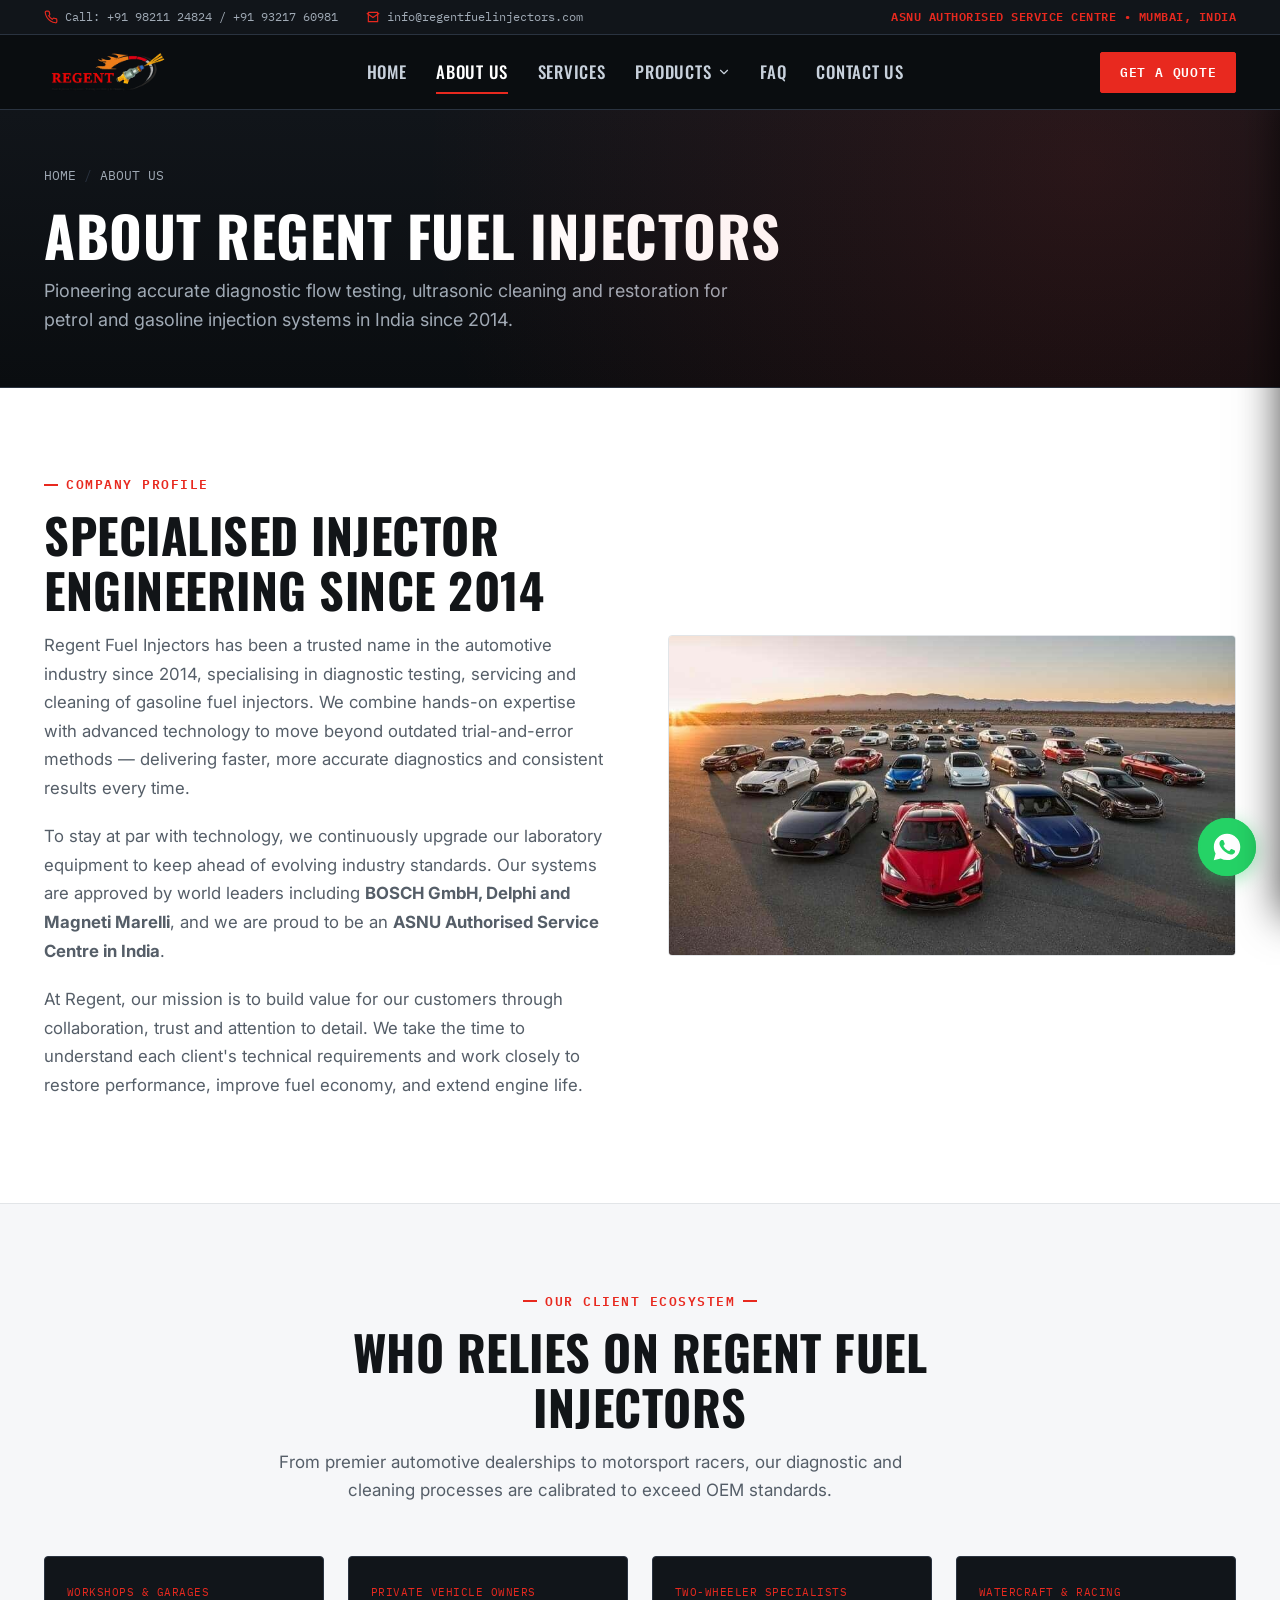
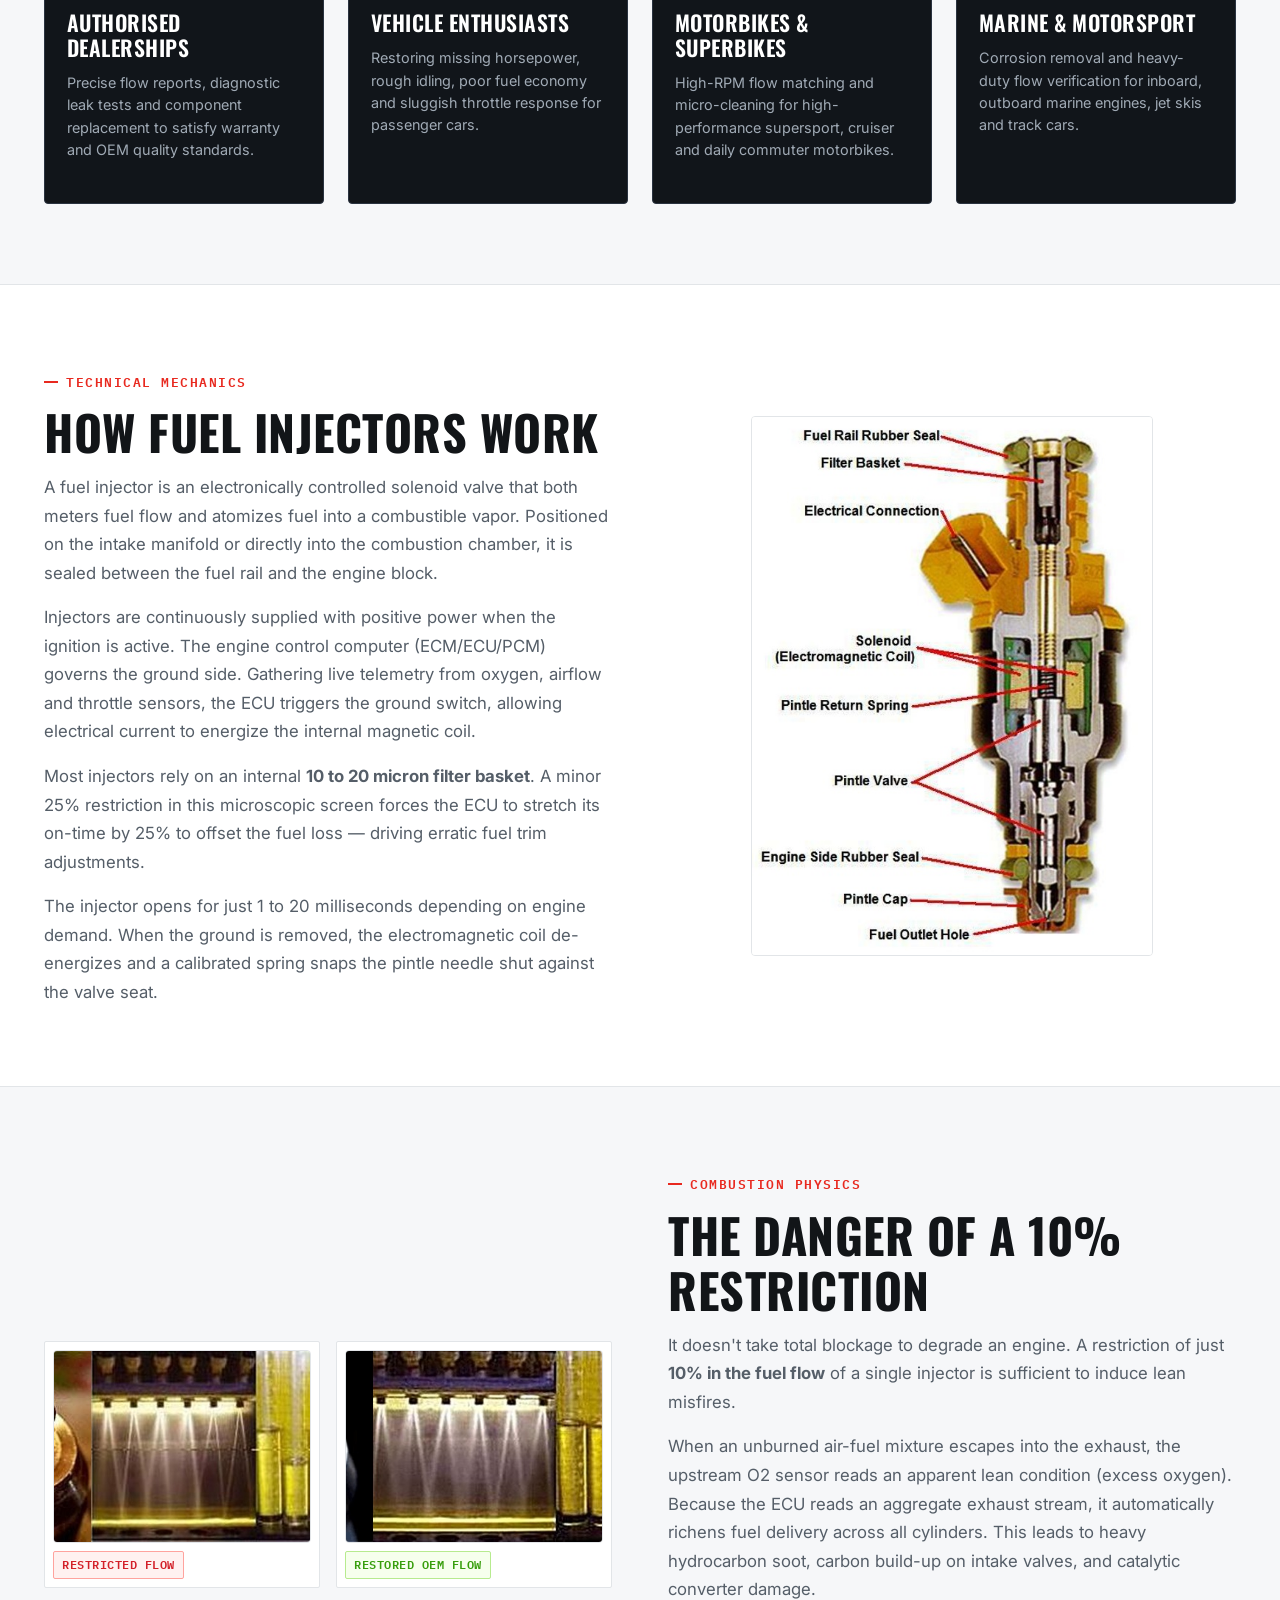
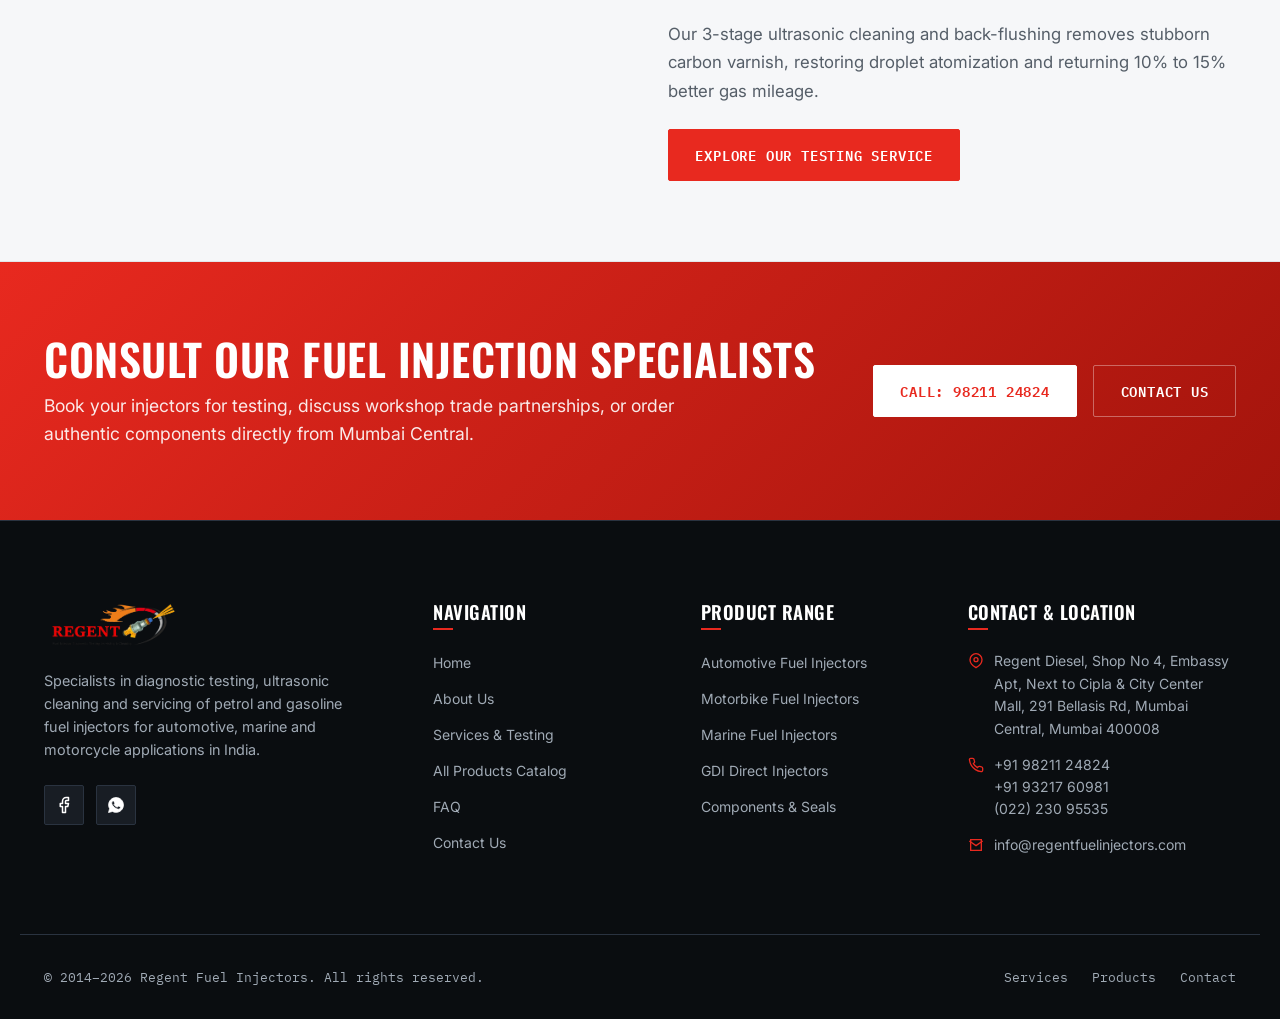
==== commit e60186c6: "mofified and restructured mobile view" ====
--- a/about.html
+++ b/about.html
@@ -60,7 +60,7 @@
 
       <div class="header-cta">
         <a href="contact.html" class="btn btn-primary btn-sm">Get a Quote</a>
-        <button class="hamburger" aria-label="Toggle Navigation Menu">
+        <button class="hamburger" aria-label="Toggle Navigation Menu" aria-expanded="false" aria-controls="mobile-nav">
           <span></span><span></span><span></span>
         </button>
       </div>
@@ -68,7 +68,7 @@
   </header>
 
   <!-- ================= MOBILE NAVIGATION DRAWER ================= -->
-  <nav class="mobile-nav" aria-label="Mobile Navigation">
+  <nav class="mobile-nav" id="mobile-nav" aria-label="Mobile Navigation">
     <div class="mobile-nav-links">
       <a href="index.html">Home</a>
       <a href="about.html" class="active">About Us</a>
--- a/css/style.css
+++ b/css/style.css
@@ -477,55 +477,84 @@
   gap: 1rem;
 }
 
-/* Hamburger */
+/* Hamburger Button */
 .hamburger {
   display: none;
   flex-direction: column;
-  justify-content: space-between;
-  width: 28px;
-  height: 20px;
+  justify-content: center;
+  align-items: center;
+  gap: 5px;
+  width: 44px;
+  height: 44px;
   padding: 0;
-  z-index: 1001;
+  background: var(--black-800);
+  border: 1px solid var(--border-dark);
+  border-radius: var(--radius-xs);
+  cursor: pointer;
+  z-index: 1002;
+  transition: all var(--transition-fast);
+  appearance: none;
+  -webkit-appearance: none;
+}
+
+.hamburger:hover,
+.hamburger:focus-visible {
+  border-color: var(--red);
+  background: var(--black-900);
+  outline: none;
 }
 
 .hamburger span {
   display: block;
-  width: 100%;
+  width: 22px;
   height: 2px;
   background: var(--white);
-  transition: all var(--transition-fast);
+  border-radius: 1px;
+  transition: transform var(--transition-fast), opacity var(--transition-fast), background var(--transition-fast);
+  transform-origin: center;
+}
+
+.hamburger.is-open {
+  border-color: var(--red);
+  background: var(--black-900);
 }
 
 .hamburger.is-open span:nth-child(1) {
-  transform: translateY(9px) rotate(45deg);
+  transform: translateY(7px) rotate(45deg);
   background: var(--red);
 }
 
 .hamburger.is-open span:nth-child(2) {
   opacity: 0;
+  transform: scaleX(0);
 }
 
 .hamburger.is-open span:nth-child(3) {
-  transform: translateY(-9px) rotate(-45deg);
+  transform: translateY(-7px) rotate(-45deg);
   background: var(--red);
 }
 
 /* Mobile Drawer */
 .mobile-nav {
   position: fixed;
-  top: 0;
+  top: 74px;
   left: 0;
   width: 100%;
-  height: 100vh;
-  background: var(--black);
-  padding: 6rem 2rem 2.5rem;
+  height: calc(100vh - 74px);
+  height: calc(100dvh - 74px);
+  background: #0d0e12;
+  padding: 1.5rem 1.5rem 3rem;
   display: flex;
   flex-direction: column;
-  justify-content: space-between;
+  justify-content: flex-start;
+  gap: 1.5rem;
   transform: translateX(100%);
   transition: transform var(--transition-norm);
   z-index: 998;
   overflow-y: auto;
+  -webkit-overflow-scrolling: touch;
+  border-top: 1px solid var(--border-dark);
+  box-shadow: 0 16px 40px rgba(0, 0, 0, 0.7);
 }
 
 .mobile-nav.is-open {
@@ -535,53 +564,73 @@
 .mobile-nav-links {
   display: flex;
   flex-direction: column;
-  gap: 1.15rem;
-}
-
-.mobile-nav-links a {
+  gap: 0.25rem;
+}
+
+.mobile-nav-links > a,
+.mobile-sub-toggle > a {
+  display: block;
   font-family: var(--font-display);
-  font-size: 1.65rem;
+  font-size: 1.35rem;
   font-weight: 600;
   text-transform: uppercase;
+  letter-spacing: 0.75px;
   color: #D3DBE4;
-  border-bottom: 1px solid var(--border-dark);
-  padding-bottom: 0.6rem;
-}
-
-.mobile-nav-links a.active,
-.mobile-nav-links a:hover {
+  padding: 0.75rem 0.5rem;
+  border-bottom: 1px solid rgba(255, 255, 255, 0.08);
+  transition: color var(--transition-fast), padding-left var(--transition-fast);
+}
+
+.mobile-nav-links > a.active,
+.mobile-nav-links > a:hover,
+.mobile-sub-toggle > a.active,
+.mobile-sub-toggle > a:hover {
   color: var(--red);
-  border-color: var(--red);
+  padding-left: 0.75rem;
 }
 
 .mobile-sub-toggle {
   display: flex;
-  align-items: center;
-  justify-content: space-between;
+  flex-direction: column;
 }
 
 .mobile-submenu {
+  display: flex;
+  flex-direction: column;
+  gap: 0.25rem;
+  padding: 0.5rem 0 0.75rem 1rem;
+  border-left: 2px solid var(--red);
+  margin-left: 0.75rem;
+  margin-top: 0.35rem;
+  margin-bottom: 0.5rem;
+}
+
+.mobile-submenu a {
+  display: block;
+  font-family: var(--font-body) !important;
+  font-size: 0.9375rem !important;
+  font-weight: 500 !important;
+  color: var(--text-light-muted) !important;
+  border-bottom: none !important;
+  padding: 0.5rem 0.65rem !important;
+  border-radius: var(--radius-xs);
+  transition: all var(--transition-fast);
+}
+
+.mobile-submenu a:hover,
+.mobile-submenu a.active {
+  color: var(--white) !important;
+  background: var(--black-800);
+  padding-left: 0.85rem !important;
+}
+
+.mobile-nav-bottom {
+  margin-top: 0.5rem;
+  padding-top: 1.25rem;
+  border-top: 1px solid var(--border-dark);
   display: flex;
   flex-direction: column;
   gap: 0.75rem;
-  padding: 0.75rem 0 0.5rem 1rem;
-}
-
-.mobile-submenu a {
-  font-family: var(--font-body) !important;
-  font-size: 0.95rem !important;
-  color: var(--text-light-muted) !important;
-  border-bottom: none !important;
-  padding-bottom: 0 !important;
-}
-
-.mobile-nav-bottom {
-  margin-top: 2rem;
-  padding-top: 1.5rem;
-  border-top: 1px solid var(--border-dark);
-  display: flex;
-  flex-direction: column;
-  gap: 1rem;
 }
 
 /* ---------- PAGE HERO (Subpages) ---------- */
@@ -2119,8 +2168,15 @@
   .top-bar {
     display: none;
   }
-  .nav-primary, .header-cta {
+  .nav-primary {
     display: none;
+  }
+  .header-cta .btn {
+    display: none;
+  }
+  .header-cta {
+    display: flex;
+    align-items: center;
   }
   .hamburger {
     display: flex;
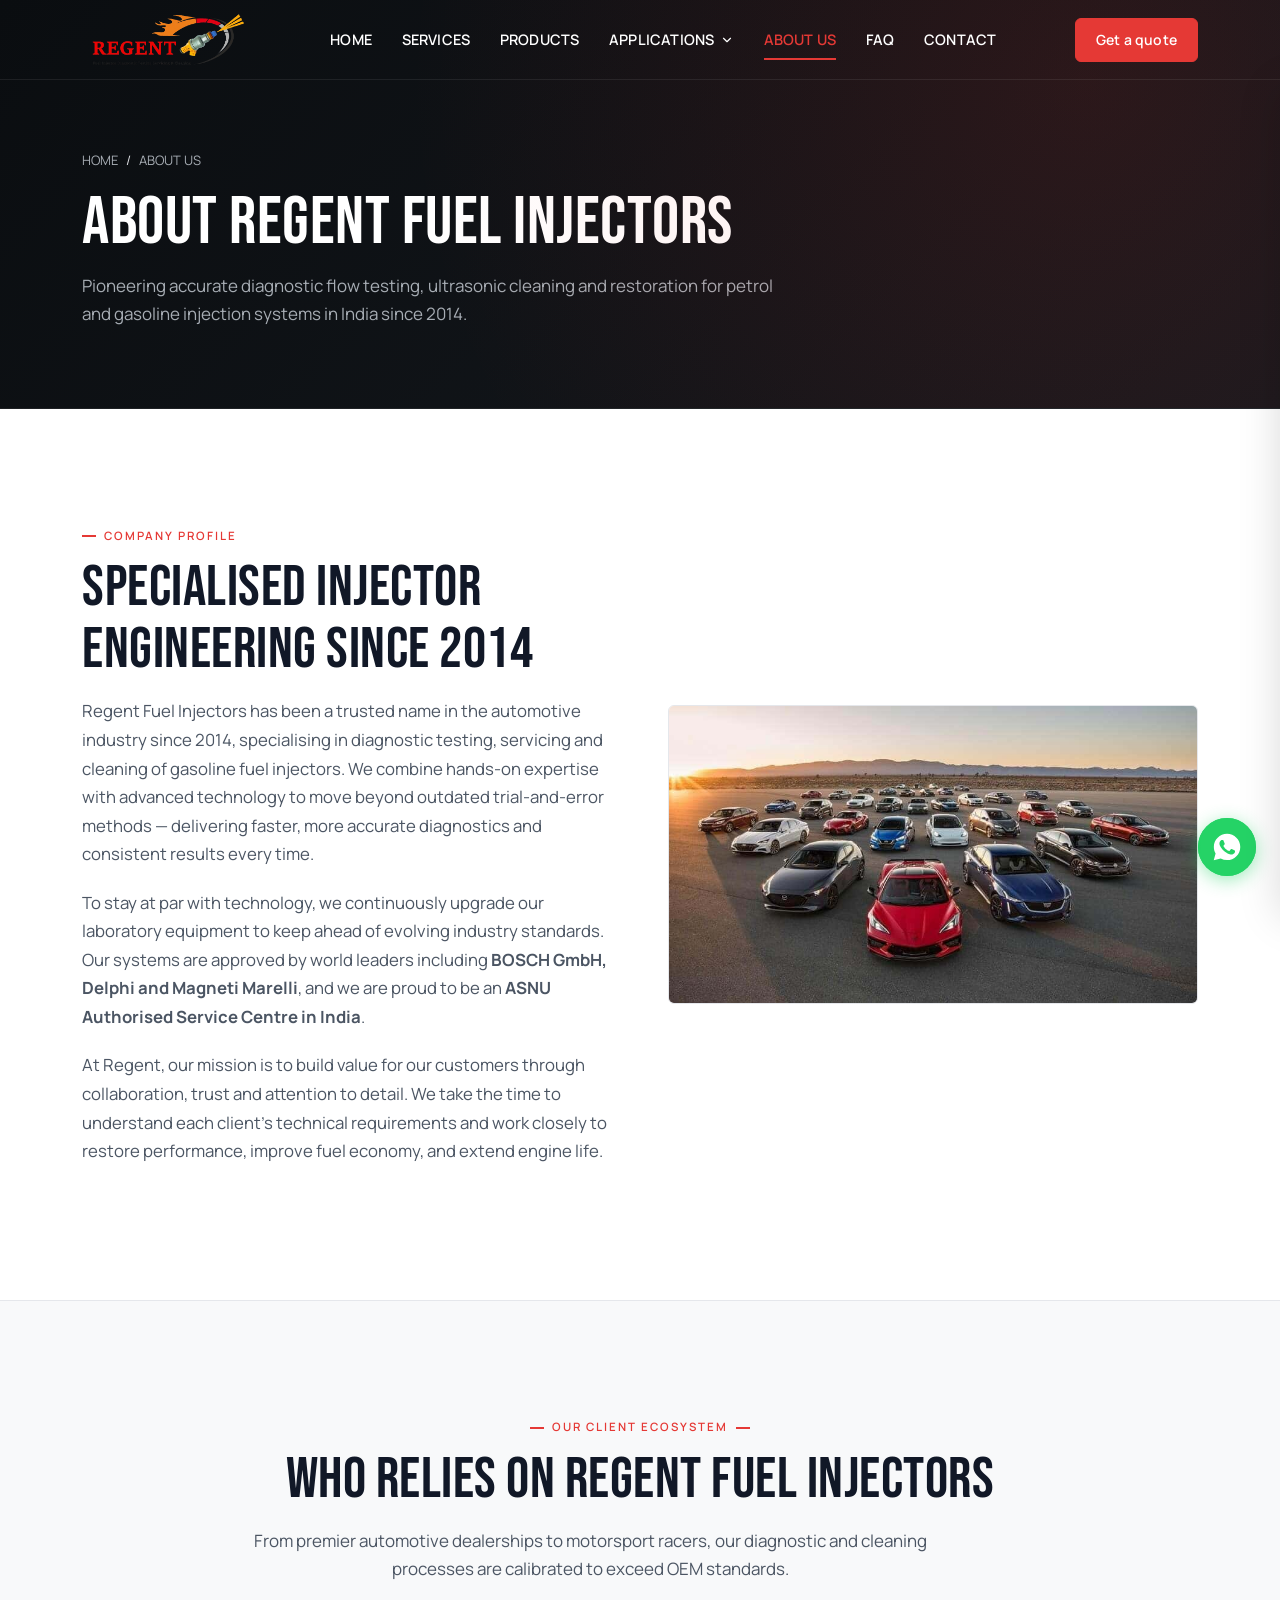
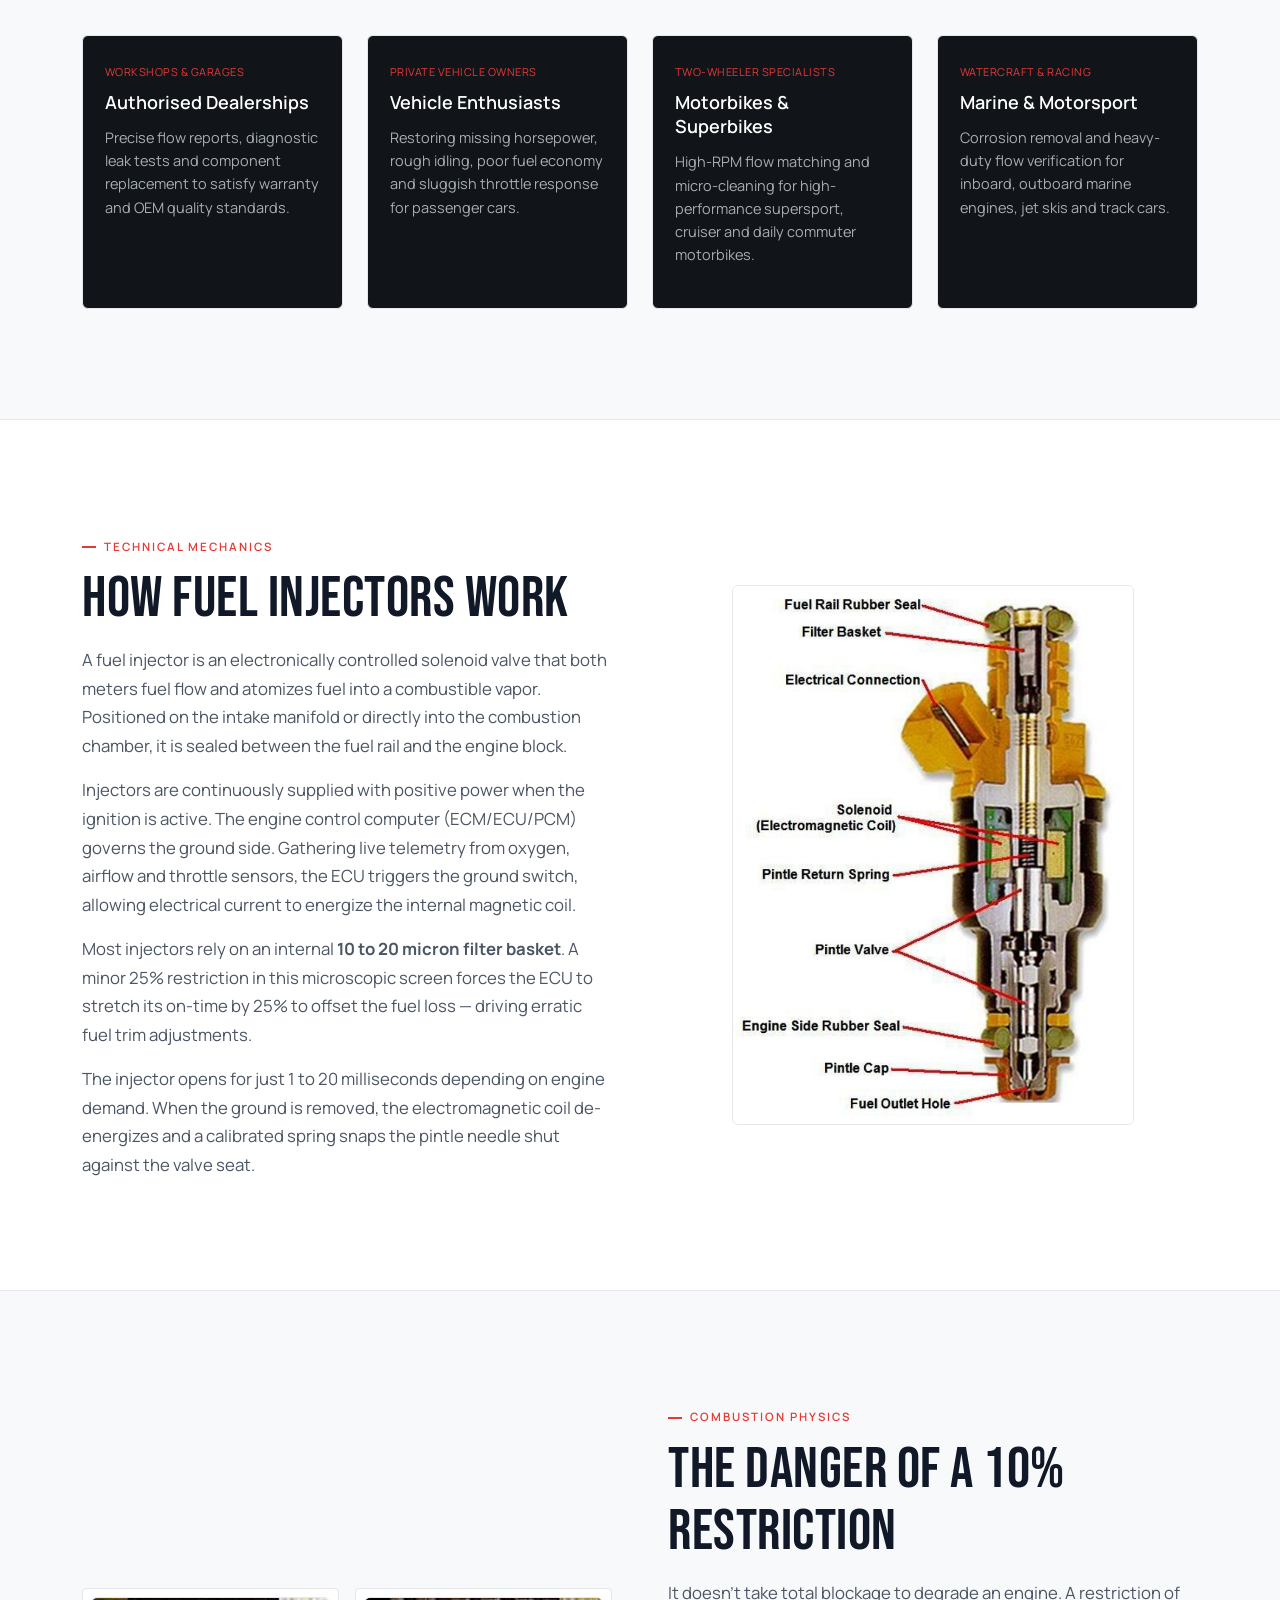
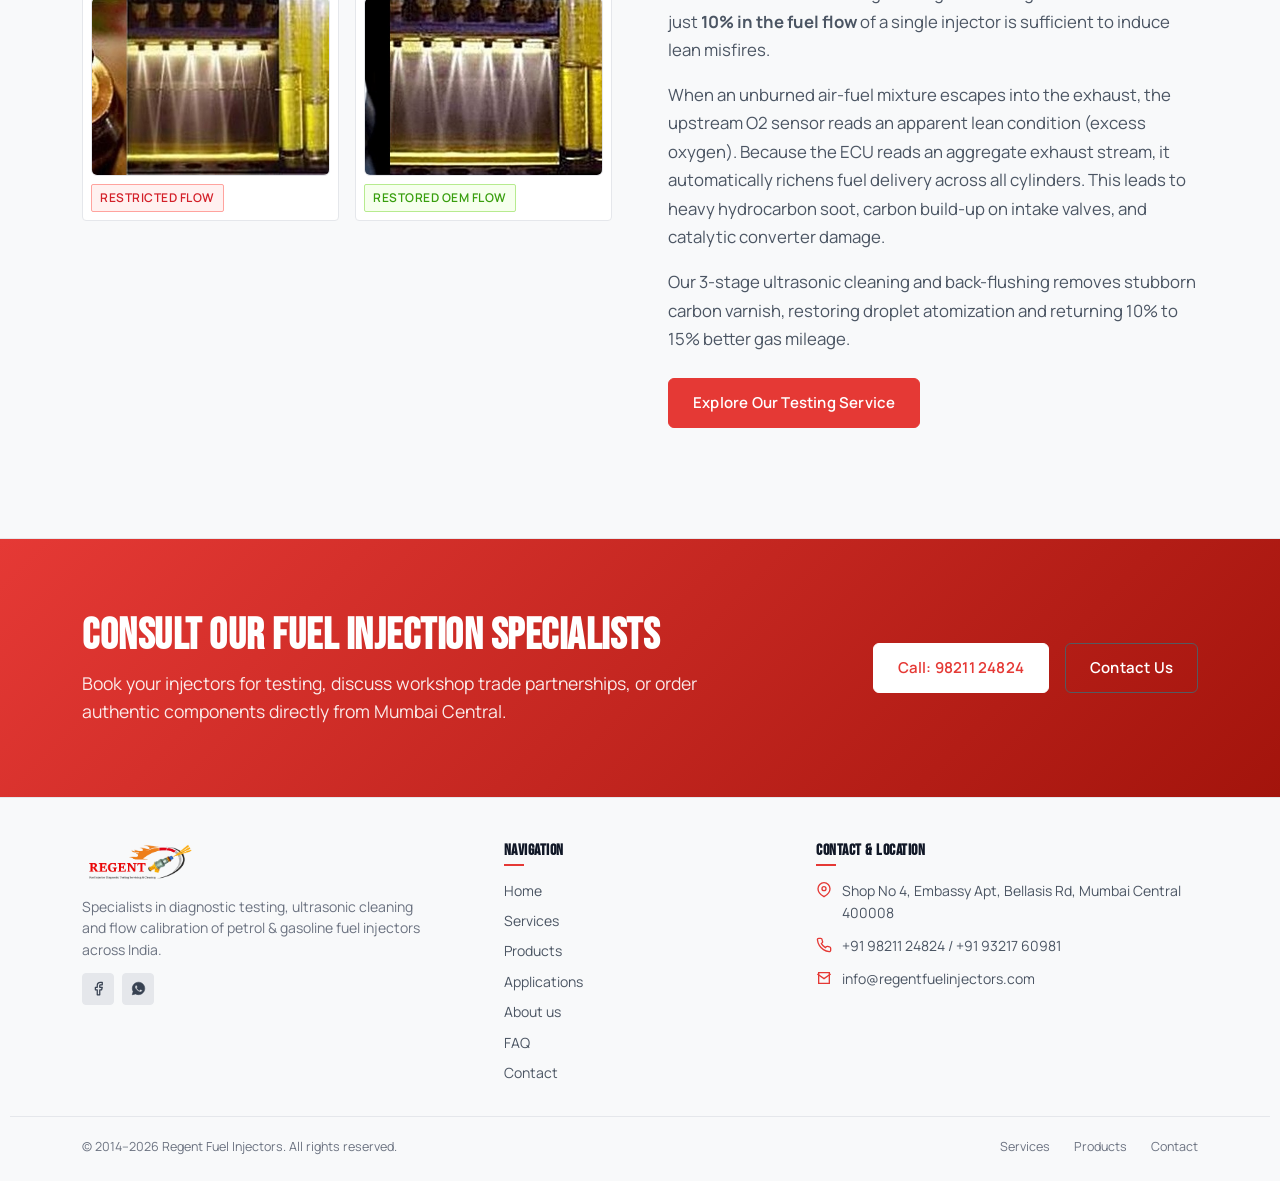
==== commit d559ca50: "changed the theme , font style" ====
--- a/about.html
+++ b/about.html
@@ -10,88 +10,75 @@
 </head>
 <body>
 
-  <!-- ================= TOP UTILITY BAR ================= -->
-  <div class="top-bar">
-    <div class="container top-bar-inner">
-      <div class="top-bar-left">
-        <div class="top-bar-item">
-          <svg viewBox="0 0 24 24" fill="none" stroke-width="2" stroke-linecap="round" stroke-linejoin="round"><path d="M22 16.92v3a2 2 0 0 1-2.18 2 19.79 19.79 0 0 1-8.63-3.07 19.5 19.5 0 0 1-6-6 19.79 19.79 0 0 1-3.07-8.67A2 2 0 0 1 4.11 2h3a2 2 0 0 1 2 1.72c.127.96.361 1.903.7 2.81a2 2 0 0 1-.45 2.11L8.09 9.91a16 16 0 0 0 6 6l1.27-1.27a2 2 0 0 1 2.11-.45c.907.339 1.85.573 2.81.7A2 2 0 0 1 22 16.92z"/></svg>
-          <span>Call: <a href="tel:+919821124824">+91 98211 24824</a> / <a href="tel:+919321760981">+91 93217 60981</a></span>
-        </div>
-        <div class="top-bar-item">
-          <svg viewBox="0 0 24 24" fill="none" stroke-width="2" stroke-linecap="round" stroke-linejoin="round"><path d="M4 4h16v16H4z"/><path d="M22 6l-10 7L2 6"/></svg>
-          <a href="mailto:info@regentfuelinjectors.com">info@regentfuelinjectors.com</a>
-        </div>
-      </div>
-      <div class="top-bar-right">
-        <span class="top-bar-badge">ASNU AUTHORISED SERVICE CENTRE &bull; MUMBAI, INDIA</span>
-      </div>
-    </div>
-  </div>
-
-  <!-- ================= MAIN HEADER & NAV ================= -->
-  <header class="site-header">
-    <div class="container header-inner">
-      <a href="index.html" class="brand" aria-label="Regent Fuel Injectors Home">
-        <img src="images/logo.png" alt="Regent Fuel Injectors Logo">
+  <!-- ================= MAIN HEADER & NAV (Transparent 80px Overlay) ================= -->
+<header class="site-header">
+  <div class="container header-inner">
+    <a href="index.html" class="brand" aria-label="Regent Fuel Injectors Home">
+      <img src="images/logo.png" alt="Regent Fuel Injectors Logo">
+    </a>
+
+    <nav class="nav-primary" aria-label="Main Navigation">
+      <a href="index.html" class="nav-link">Home</a>
+      <a href="services.html" class="nav-link">Services</a>
+      <a href="products.html" class="nav-link">Products</a>
+      <div class="nav-dropdown">
+        <a href="products.html#categories" class="nav-link nav-dropdown-toggle">
+          Applications
+          <svg viewBox="0 0 24 24" fill="none" stroke-width="2" stroke-linecap="round" stroke-linejoin="round"><path d="M6 9l6 6 6-6"/></svg>
+        </a>
+        <ul class="nav-dropdown-menu">
+          <li><a href="products/automotive.html">Automotive Fuel Injectors</a></li>
+          <li><a href="products/motorbike.html">Motorbike Fuel Injectors</a></li>
+          <li><a href="products/marine.html">Marine Fuel Injectors (Boat &amp; Jet Ski)</a></li>
+          <li><a href="products/gdi.html">GDI Direct Injectors</a></li>
+          <li><a href="products/components.html">Injector Components &amp; Parts</a></li>
+        </ul>
+      </div>
+      <a href="about.html" class="nav-link">About us</a>
+      <a href="faq.html" class="nav-link">FAQ</a>
+      <a href="contact.html" class="nav-link">Contact</a>
+    </nav>
+
+    <div class="header-cta">
+      <a href="contact.html" class="btn btn-primary btn-nav">Get a quote</a>
+      <a href="tel:+919821124824" class="header-call-btn" aria-label="Call Regent Fuel Injectors">
+        <svg viewBox="0 0 24 24" fill="none" stroke="currentColor" stroke-width="2" stroke-linecap="round" stroke-linejoin="round"><path d="M22 16.92v3a2 2 0 0 1-2.18 2 19.79 19.79 0 0 1-8.63-3.07 19.5 19.5 0 0 1-6-6 19.79 19.79 0 0 1-3.07-8.67A2 2 0 0 1 4.11 2h3a2 2 0 0 1 2 1.72c.127.96.361 1.903.7 2.81a2 2 0 0 1-.45 2.11L8.09 9.91a16 16 0 0 0 6 6l1.27-1.27a2 2 0 0 1 2.11-.45c.907.339 1.85.573 2.81.7A2 2 0 0 1 22 16.92z"/></svg>
+        <span>Call</span>
       </a>
-
-      <nav class="nav-primary" aria-label="Main Navigation">
-        <a href="index.html" class="nav-link">Home</a>
-        <a href="about.html" class="nav-link active">About Us</a>
-        <a href="services.html" class="nav-link">Services</a>
-        <div class="nav-dropdown">
-          <a href="products.html" class="nav-link nav-dropdown-toggle">
-            Products
-            <svg viewBox="0 0 24 24" fill="none" stroke-width="2" stroke-linecap="round" stroke-linejoin="round"><path d="M6 9l6 6 6-6"/></svg>
-          </a>
-          <ul class="nav-dropdown-menu">
-            <li><a href="products.html">All Products &amp; Catalog</a></li>
-            <li><a href="products/automotive.html">Automotive Fuel Injectors</a></li>
-            <li><a href="products/motorbike.html">Motorbike Fuel Injectors</a></li>
-            <li><a href="products/marine.html">Marine Fuel Injectors (Boat &amp; Jet Ski)</a></li>
-            <li><a href="products/gdi.html">GDI Direct Injectors</a></li>
-            <li><a href="products/components.html">Injector Components &amp; Parts</a></li>
-          </ul>
-        </div>
-        <a href="faq.html" class="nav-link">FAQ</a>
-        <a href="contact.html" class="nav-link">Contact Us</a>
-      </nav>
-
-      <div class="header-cta">
-        <a href="contact.html" class="btn btn-primary btn-sm">Get a Quote</a>
-        <button class="hamburger" aria-label="Toggle Navigation Menu" aria-expanded="false" aria-controls="mobile-nav">
-          <span></span><span></span><span></span>
-        </button>
-      </div>
-    </div>
-  </header>
-
-  <!-- ================= MOBILE NAVIGATION DRAWER ================= -->
-  <nav class="mobile-nav" id="mobile-nav" aria-label="Mobile Navigation">
-    <div class="mobile-nav-links">
-      <a href="index.html">Home</a>
-      <a href="about.html" class="active">About Us</a>
-      <a href="services.html">Services</a>
-      <div class="mobile-sub-toggle">
-        <a href="products.html">Products</a>
-      </div>
-      <div class="mobile-submenu">
-        <a href="products/automotive.html">&bull; Automotive Fuel Injectors</a>
-        <a href="products/motorbike.html">&bull; Motorbike Fuel Injectors</a>
-        <a href="products/marine.html">&bull; Marine Fuel Injectors</a>
-        <a href="products/gdi.html">&bull; GDI Direct Injectors</a>
-        <a href="products/components.html">&bull; Components &amp; Spare Parts</a>
-      </div>
-      <a href="faq.html">FAQ</a>
-      <a href="contact.html">Contact Us</a>
-    </div>
-
-    <div class="mobile-nav-bottom">
-      <a href="tel:+919821124824" class="btn btn-primary">Call: +91 98211 24824</a>
-      <a href="https://wa.me/919821124824?text=Hi%2C%20I%27d%20like%20to%20enquire%20about%20fuel%20injector%20servicing." target="_blank" rel="noopener" class="btn btn-secondary">WhatsApp Enquiry</a>
-    </div>
-  </nav>
+      <button class="hamburger" aria-label="Toggle Navigation Menu" aria-expanded="false" aria-controls="mobile-nav">
+        <span></span><span></span><span></span>
+      </button>
+    </div>
+  </div>
+</header>
+
+<!-- ================= MOBILE NAVIGATION DRAWER ================= -->
+<nav class="mobile-nav" id="mobile-nav" aria-label="Mobile Navigation">
+  <div class="mobile-nav-links">
+    <a href="index.html">Home</a>
+    <a href="services.html">Services</a>
+    <a href="products.html">Products</a>
+    <div class="mobile-sub-toggle">
+      <a href="products.html#categories">Applications</a>
+    </div>
+    <div class="mobile-submenu">
+      <a href="products/automotive.html">&bull; Automotive Fuel Injectors</a>
+      <a href="products/motorbike.html">&bull; Motorbike Fuel Injectors</a>
+      <a href="products/marine.html">&bull; Marine Fuel Injectors</a>
+      <a href="products/gdi.html">&bull; GDI Direct Injectors</a>
+      <a href="products/components.html">&bull; Components &amp; Spare Parts</a>
+    </div>
+    <a href="about.html">About us</a>
+    <a href="faq.html">FAQ</a>
+    <a href="contact.html">Contact</a>
+  </div>
+
+  <div class="mobile-nav-bottom">
+    <a href="contact.html" class="btn btn-primary">Get a quote</a>
+    <a href="tel:+919821124824" class="btn btn-secondary">Call: +91 98211 24824</a>
+    <a href="https://wa.me/919821124824?text=Hi%2C%20I%27d%20like%20to%20enquire%20about%20fuel%20injector%20servicing." target="_blank" rel="noopener" class="btn btn-secondary">WhatsApp Enquiry</a>
+  </div>
+</nav>
 
   <!-- ================= PAGE HERO ================= -->
   <section class="page-hero">
@@ -254,83 +241,69 @@
     </div>
   </section>
 
-  <!-- ================= SITE FOOTER ================= -->
-  <footer class="site-footer">
-    <div class="container footer-grid">
-      
-      <div class="footer-brand">
-        <a href="index.html">
-          <img src="images/logo.png" alt="Regent Fuel Injectors Logo">
+  <!-- ================= SITE FOOTER (Compact Slim) ================= -->
+<footer class="site-footer">
+  <div class="container footer-compact-grid">
+    
+    <div class="footer-brand">
+      <a href="index.html">
+        <img src="images/logo.png" alt="Regent Fuel Injectors Logo">
+      </a>
+      <p>Specialists in diagnostic testing, ultrasonic cleaning and flow calibration of petrol &amp; gasoline fuel injectors across India.</p>
+      <div class="footer-social-row">
+        <a href="https://www.facebook.com/regentfuelinjectors/" aria-label="Facebook" target="_blank" rel="noopener" class="social-btn">
+          <svg viewBox="0 0 24 24" fill="none" stroke-width="2" stroke-linecap="round" stroke-linejoin="round"><path d="M18 2h-3a5 5 0 0 0-5 5v3H7v4h3v8h4v-8h3l1-4h-4V7a1 1 0 0 1 1-1h3z"/></svg>
         </a>
-        <p>Specialists in diagnostic testing, ultrasonic cleaning and servicing of petrol and gasoline fuel injectors for automotive, marine and motorcycle applications in India.</p>
-        <div class="contact-social-row" style="margin-top:1rem; padding-top:0; border-top:none;">
-          <a href="https://www.facebook.com/regentfuelinjectors/" aria-label="Facebook" target="_blank" rel="noopener" class="social-btn">
-            <svg viewBox="0 0 24 24" fill="none" stroke-width="2" stroke-linecap="round" stroke-linejoin="round"><path d="M18 2h-3a5 5 0 0 0-5 5v3H7v4h3v8h4v-8h3l1-4h-4V7a1 1 0 0 1 1-1h3z"/></svg>
-          </a>
-          <a href="https://wa.me/919821124824" aria-label="WhatsApp" target="_blank" rel="noopener" class="social-btn">
-            <svg viewBox="0 0 24 24" fill="currentColor"><path d="M12.04 2C6.58 2 2.13 6.45 2.13 11.91c0 1.75.46 3.45 1.32 4.95L2.05 22l5.25-1.38a9.9 9.9 0 0 0 4.74 1.21h.005c5.46 0 9.91-4.45 9.91-9.91C21.93 6.45 17.5 2 12.04 2zm5.8 14.14c-.24.68-1.4 1.32-1.93 1.4-.5.08-1.13.11-1.82-.11-.42-.13-.96-.31-1.65-.61-2.9-1.25-4.79-4.17-4.94-4.37-.14-.2-1.18-1.57-1.18-3 0-1.42.75-2.12 1.02-2.41.27-.29.58-.36.78-.36.2 0 .39 0 .56.01.18.01.42-.07.66.5.24.58.83 2 .9 2.15.07.15.12.32.02.52-.1.2-.15.32-.29.49-.14.17-.3.38-.43.51-.14.14-.29.29-.13.57.17.29.75 1.24 1.61 2.01 1.11.99 2.04 1.3 2.33 1.44.29.15.46.13.63-.08.17-.2.72-.84.91-1.13.19-.29.38-.24.63-.14.26.09 1.65.78 1.94.92.28.14.47.21.53.33.07.13.07.72-.17 1.4z"/></svg>
-          </a>
-        </div>
-      </div>
-
-      <div class="footer-col">
-        <h4>Navigation</h4>
-        <ul>
-          <li><a href="index.html">Home</a></li>
-          <li><a href="about.html">About Us</a></li>
-          <li><a href="services.html">Services &amp; Testing</a></li>
-          <li><a href="products.html">All Products Catalog</a></li>
-          <li><a href="faq.html">FAQ</a></li>
-          <li><a href="contact.html">Contact Us</a></li>
-        </ul>
-      </div>
-
-      <div class="footer-col">
-        <h4>Product Range</h4>
-        <ul>
-          <li><a href="products/automotive.html">Automotive Fuel Injectors</a></li>
-          <li><a href="products/motorbike.html">Motorbike Fuel Injectors</a></li>
-          <li><a href="products/marine.html">Marine Fuel Injectors</a></li>
-          <li><a href="products/gdi.html">GDI Direct Injectors</a></li>
-          <li><a href="products/components.html">Components &amp; Seals</a></li>
-        </ul>
-      </div>
-
-      <div class="footer-col">
-        <h4>Contact &amp; Location</h4>
-        <div class="footer-contact-item">
-          <svg viewBox="0 0 24 24" fill="none" stroke-width="2"><path d="M21 10c0 7-9 12-9 12s-9-5-9-12a9 9 0 0 1 18 0z"/><circle cx="12" cy="10" r="3"/></svg>
-          <div>
-            Regent Diesel, Shop No 4, Embassy Apt, Next to Cipla &amp; City Center Mall, 291 Bellasis Rd, Mumbai Central, Mumbai 400008
-          </div>
-        </div>
-        <div class="footer-contact-item">
-          <svg viewBox="0 0 24 24" fill="none" stroke-width="2"><path d="M22 16.92v3a2 2 0 0 1-2.18 2 19.79 19.79 0 0 1-8.63-3.07 19.5 19.5 0 0 1-6-6 19.79 19.79 0 0 1-3.07-8.67A2 2 0 0 1 4.11 2h3a2 2 0 0 1 2 1.72c.127.96.361 1.903.7 2.81a2 2 0 0 1-.45 2.11L8.09 9.91a16 16 0 0 0 6 6l1.27-1.27a2 2 0 0 1 2.11-.45c.907.339 1.85.573 2.81.7A2 2 0 0 1 22 16.92z"/></svg>
-          <div>
-            <a href="tel:+919821124824">+91 98211 24824</a><br>
-            <a href="tel:+919321760981">+91 93217 60981</a><br>
-            <a href="tel:02223095535">(022) 230 95535</a>
-          </div>
-        </div>
-        <div class="footer-contact-item">
-          <svg viewBox="0 0 24 24" fill="none" stroke-width="2"><path d="M4 4h16v16H4z"/><path d="M22 6l-10 7L2 6"/></svg>
-          <div>
-            <a href="mailto:info@regentfuelinjectors.com">info@regentfuelinjectors.com</a>
-          </div>
-        </div>
-      </div>
-
-    </div>
-
-    <div class="container footer-bottom">
-      <span>&copy; 2014&ndash;<span data-year></span> Regent Fuel Injectors. All rights reserved.</span>
-      <div class="footer-bottom-links">
+        <a href="https://wa.me/919821124824" aria-label="WhatsApp" target="_blank" rel="noopener" class="social-btn">
+          <svg viewBox="0 0 24 24" fill="currentColor"><path d="M12.04 2C6.58 2 2.13 6.45 2.13 11.91c0 1.75.46 3.45 1.32 4.95L2.05 22l5.25-1.38a9.9 9.9 0 0 0 4.74 1.21h.005c5.46 0 9.91-4.45 9.91-9.91C21.93 6.45 17.5 2 12.04 2zm5.8 14.14c-.24.68-1.4 1.32-1.93 1.4-.5.08-1.13.11-1.82-.11-.42-.13-.96-.31-1.65-.61-2.9-1.25-4.79-4.17-4.94-4.37-.14-.2-1.18-1.57-1.18-3 0-1.42.75-2.12 1.02-2.41.27-.29.58-.36.78-.36.2 0 .39 0 .56.01.18.01.42-.07.66.5.24.58.83 2 .9 2.15.07.15.12.32.02.52-.1.2-.15.32-.29.49-.14.17-.3.38-.43.51-.14.14-.29.29-.13.57.17.29.75 1.24 1.61 2.01 1.11.99 2.04 1.3 2.33 1.44.29.15.46.13.63-.08.17-.2.72-.84.91-1.13.19-.29.38-.24.63-.14.26.09 1.65.78 1.94.92.28.14.47.21.53.33.07.13.07.72-.17 1.4z"/></svg>
+        </a>
+      </div>
+    </div>
+
+    <div class="footer-col">
+      <h4>Navigation</h4>
+      <div class="footer-nav-list">
+        <a href="index.html">Home</a>
         <a href="services.html">Services</a>
         <a href="products.html">Products</a>
+        <a href="products.html#categories">Applications</a>
+        <a href="about.html">About us</a>
+        <a href="faq.html">FAQ</a>
         <a href="contact.html">Contact</a>
       </div>
     </div>
-  </footer>
+
+    <div class="footer-col">
+      <h4>Contact &amp; Location</h4>
+      <div class="footer-contact-item">
+        <svg viewBox="0 0 24 24" fill="none" stroke-width="2"><path d="M21 10c0 7-9 12-9 12s-9-5-9-12a9 9 0 0 1 18 0z"/><circle cx="12" cy="10" r="3"/></svg>
+        <div>Shop No 4, Embassy Apt, Bellasis Rd, Mumbai Central 400008</div>
+      </div>
+      <div class="footer-contact-item">
+        <svg viewBox="0 0 24 24" fill="none" stroke-width="2"><path d="M22 16.92v3a2 2 0 0 1-2.18 2 19.79 19.79 0 0 1-8.63-3.07 19.5 19.5 0 0 1-6-6 19.79 19.79 0 0 1-3.07-8.67A2 2 0 0 1 4.11 2h3a2 2 0 0 1 2 1.72c.127.96.361 1.903.7 2.81a2 2 0 0 1-.45 2.11L8.09 9.91a16 16 0 0 0 6 6l1.27-1.27a2 2 0 0 1 2.11-.45c.907.339 1.85.573 2.81.7A2 2 0 0 1 22 16.92z"/></svg>
+        <div>
+          <a href="tel:+919821124824">+91 98211 24824</a> / <a href="tel:+919321760981">+91 93217 60981</a>
+        </div>
+      </div>
+      <div class="footer-contact-item">
+        <svg viewBox="0 0 24 24" fill="none" stroke-width="2"><path d="M4 4h16v16H4z"/><path d="M22 6l-10 7L2 6"/></svg>
+        <div>
+          <a href="mailto:info@regentfuelinjectors.com">info@regentfuelinjectors.com</a>
+        </div>
+      </div>
+    </div>
+
+  </div>
+
+  <div class="container footer-bottom">
+    <span>&copy; 2014&ndash;<span data-year></span> Regent Fuel Injectors. All rights reserved.</span>
+    <div class="footer-bottom-links">
+      <a href="services.html">Services</a>
+      <a href="products.html">Products</a>
+      <a href="contact.html">Contact</a>
+    </div>
+  </div>
+</footer>
 
   <!-- ================= WHATSAPP FLOATING BUTTON ================= -->
   <a href="https://wa.me/919821124824?text=Hi%2C%20I%27d%20like%20to%20enquire%20about%20fuel%20injector%20servicing." class="whatsapp-float" target="_blank" rel="noopener" aria-label="Chat with us on WhatsApp">
--- a/css/style.css
+++ b/css/style.css
@@ -5,47 +5,50 @@
    ========================================================================== */
 
 /* ---------- Google Fonts ---------- */
-@import url('https://fonts.googleapis.com/css2?family=IBM+Plex+Mono:wght@400;500;600;700&family=Inter:wght@300;400;500;600;700&family=Oswald:wght@400;500;600;700&display=swap');
-
-/* ---------- Design Tokens ---------- */
+@import url('https://fonts.googleapis.com/css2?family=Bebas+Neue&family=Manrope:wght@400;500;600;700;800&display=swap');
+
+/* ---------- Design Tokens (Light Theme System) ---------- */
 :root {
   /* Brand Accents */
-  --red:              #E8291F;
-  --red-dark:         #C01D14;
-  --red-glow:         rgba(232, 41, 31, 0.16);
-  --red-muted:        rgba(232, 41, 31, 0.08);
-
-  /* Surfaces & Backgrounds */
+  --red:              #E53935;
+  --red-dark:         #C62828;
+  --red-glow:         rgba(229, 57, 53, 0.25);
+  --red-muted:        rgba(229, 57, 53, 0.08);
+
+  /* Light Theme Surfaces & Backgrounds */
+  --white:            #FFFFFF;
+  --off-white:        #F8F9FA;
+  --surface-subtle:   #F3F4F6;
+  --surface-card:     #FFFFFF;
+  --surface-card-hover: #F8FAFC;
+  --border-light:     #E5E7EB;
+  --border-light-subtle: #F3F4F6;
+  --border-dark:      #E5E7EB;
+  --border-dark-subtle: #F3F4F6;
+
+  /* Legacy variable mappings kept safe for subpage references */
   --black:            #0A0D10;
   --black-900:        #11151A;
   --black-800:        #181D24;
-  --black-700:        #222933;
-  --border-dark:      #2A3340;
-  --border-dark-subtle: rgba(255, 255, 255, 0.1);
-
-  --white:            #FFFFFF;
-  --off-white:        #F6F7F9;
-  --paper-card:       #FFFFFF;
-  --border-light:     #E2E5E8;
-  --border-light-subtle: #ECEFF2;
+  --black-700:        #23272E;
 
   /* Typography Colors */
-  --text-dark:        #121518;
-  --text-muted:       #555E68;
-  --text-subtle:      #7C8794;
+  --text-dark:        #111827;
+  --text-muted:       #4B5563;
+  --text-subtle:      #6B7280;
   --text-light:       #FFFFFF;
-  --text-light-muted: #A0AAB5;
-
-  /* Fonts */
-  --font-display:     'Oswald', -apple-system, BlinkMacSystemFont, sans-serif;
-  --font-body:        'Inter', -apple-system, BlinkMacSystemFont, sans-serif;
-  --font-mono:        'IBM Plex Mono', 'JetBrains Mono', monospace;
+  --text-light-muted: #A7ADB4;
+
+  /* Fonts (Bebas Neue for automotive headlines, Manrope for everything else) */
+  --font-display:     'Bebas Neue', Impact, sans-serif;
+  --font-body:        'Manrope', -apple-system, BlinkMacSystemFont, 'Segoe UI', Roboto, sans-serif;
+  --font-mono:        'Manrope', monospace;
 
   /* Layout & Spacing */
-  --container:        1240px;
-  --radius-xs:        2px;
-  --radius-sm:        4px;
-  --radius-md:        6px;
+  --container:        1260px;
+  --radius-xs:        4px;
+  --radius-sm:        6px;
+  --radius-md:        8px;
 
   --transition-fast:  0.2s cubic-bezier(0.16, 1, 0.3, 1);
   --transition-norm:  0.35s cubic-bezier(0.16, 1, 0.3, 1);
@@ -134,11 +137,12 @@
   width: 100%;
   max-width: var(--container);
   margin: 0 auto;
-  padding: 0 1.5rem;
+  padding-left: 72px;
+  padding-right: 72px;
 }
 
 .section {
-  padding: 5rem 0;
+  padding: 110px 0;
 }
 
 .section-lg {
@@ -175,11 +179,11 @@
   display: inline-flex;
   align-items: center;
   gap: 0.5rem;
-  font-family: var(--font-mono);
-  font-size: 0.8125rem;
+  font-family: var(--font-body);
+  font-size: 11.5px;
   font-weight: 600;
   text-transform: uppercase;
-  letter-spacing: 1.5px;
+  letter-spacing: 2px;
   color: var(--red);
   margin-bottom: 0.75rem;
 }
@@ -202,10 +206,13 @@
 }
 
 .section-title {
-  font-size: clamp(2rem, 3.8vw, 3rem);
-  font-weight: 700;
+  font-family: var(--font-display);
+  font-size: clamp(38px, 4.5vw, 58px);
+  font-weight: 400;
+  text-transform: uppercase;
   letter-spacing: 0.5px;
-  margin-bottom: 0.85rem;
+  line-height: 1.08;
+  margin-bottom: 1rem;
 }
 
 .section-desc {
@@ -225,57 +232,69 @@
   align-items: center;
   justify-content: center;
   gap: 0.6rem;
-  padding: 0.85rem 1.65rem;
-  font-family: var(--font-mono);
-  font-size: 0.875rem;
+  height: 50px;
+  min-height: 50px;
+  padding: 0 24px;
+  font-family: var(--font-body);
+  font-size: 15px;
   font-weight: 600;
-  text-transform: uppercase;
-  letter-spacing: 0.8px;
-  border-radius: var(--radius-xs);
+  letter-spacing: 0.2px;
+  border-radius: 6px;
   transition: all var(--transition-fast);
   white-space: nowrap;
+  text-decoration: none;
+  box-sizing: border-box;
 }
 
 .btn-primary {
   background: var(--red);
-  color: var(--white);
+  color: #FFFFFF;
   border: 1px solid var(--red);
 }
 
 .btn-primary:hover {
   background: var(--red-dark);
   border-color: var(--red-dark);
-  color: var(--white);
-  box-shadow: 0 4px 14px var(--red-glow);
+  color: #FFFFFF;
+  box-shadow: 0 4px 16px var(--red-glow);
   transform: translateY(-1px);
 }
 
 .btn-secondary {
   background: transparent;
-  color: var(--white);
-  border: 1px solid rgba(255, 255, 255, 0.35);
+  color: #FFFFFF;
+  border: 1px solid #555A60;
+  height: 50px;
+  min-height: 50px;
 }
 
 .btn-secondary:hover {
-  background: rgba(255, 255, 255, 0.1);
-  border-color: var(--white);
-  color: var(--white);
+  background: rgba(255, 255, 255, 0.08);
+  border-color: #FFFFFF;
+  color: #FFFFFF;
+  transform: translateY(-1px);
 }
 
 .btn-outline-dark {
   background: transparent;
   color: var(--text-dark);
-  border: 1px solid var(--border-dark);
+  border: 1px solid #555A60;
+  height: 50px;
+  min-height: 50px;
 }
 
 .btn-outline-dark:hover {
-  background: var(--black);
-  color: var(--white);
+  background: var(--text-dark);
+  color: #FFFFFF;
+  border-color: var(--text-dark);
+  transform: translateY(-1px);
 }
 
 .btn-sm {
-  padding: 0.55rem 1.15rem;
-  font-size: 0.8125rem;
+  height: 42px;
+  min-height: 42px;
+  padding: 0 18px;
+  font-size: 14px;
 }
 
 .btn-icon svg {
@@ -288,13 +307,13 @@
   transform: translateX(3px);
 }
 
-/* ---------- TOP UTILITY BAR ---------- */
+/* ---------- TOP UTILITY BAR (Light Theme) ---------- */
 .top-bar {
-  background: var(--black-900);
-  border-bottom: 1px solid var(--border-dark);
+  background: #F8F9FA;
+  border-bottom: 1px solid #E5E7EB;
   font-family: var(--font-mono);
   font-size: 0.78rem;
-  color: var(--text-light-muted);
+  color: #4B5563;
   padding: 0.45rem 0;
 }
 
@@ -326,7 +345,7 @@
 }
 
 .top-bar-item a:hover {
-  color: var(--white);
+  color: var(--red);
 }
 
 .top-bar-badge {
@@ -335,18 +354,18 @@
   letter-spacing: 0.5px;
 }
 
-/* ---------- MAIN HEADER & NAV ---------- */
+/* ---------- MAIN HEADER & NAV (Light Theme) ---------- */
 .site-header {
   position: sticky;
   top: 0;
   z-index: 999;
-  background: var(--black);
-  border-bottom: 1px solid var(--border-dark);
+  background: #FFFFFF;
+  border-bottom: 1px solid #E5E7EB;
   transition: background var(--transition-norm), box-shadow var(--transition-norm);
 }
 
 .site-header.is-scrolled {
-  box-shadow: 0 8px 24px rgba(0, 0, 0, 0.45);
+  box-shadow: 0 4px 20px rgba(0, 0, 0, 0.08);
 }
 
 .header-inner {
@@ -380,14 +399,14 @@
   font-weight: 500;
   text-transform: uppercase;
   letter-spacing: 0.75px;
-  color: #C8D1DC;
+  color: #1F2937;
   position: relative;
   padding: 0.5rem 0;
 }
 
 .nav-link:hover,
 .nav-link.active {
-  color: var(--white);
+  color: var(--red);
 }
 
 .nav-link::after {
@@ -432,17 +451,18 @@
   position: absolute;
   top: 100%;
   left: -1rem;
-  min-width: 260px;
-  background: var(--black-900);
-  border: 1px solid var(--border-dark);
-  border-top: 2px solid var(--red);
-  box-shadow: 0 12px 32px rgba(0, 0, 0, 0.5);
+  min-width: 270px;
+  background: #FFFFFF;
+  border: 1px solid #E5E7EB;
+  border-top: 3px solid var(--red);
+  box-shadow: 0 14px 36px rgba(0, 0, 0, 0.12);
   padding: 0.6rem 0;
   opacity: 0;
   visibility: hidden;
   transform: translateY(8px);
   transition: all var(--transition-fast);
   z-index: 100;
+  border-radius: 0 0 var(--radius-sm) var(--radius-sm);
 }
 
 .nav-dropdown:hover .nav-dropdown-menu,
@@ -454,21 +474,21 @@
 
 .nav-dropdown-menu li a {
   display: block;
-  padding: 0.6rem 1.25rem;
+  padding: 0.65rem 1.35rem;
   font-family: var(--font-body);
   font-size: 0.875rem;
   font-weight: 500;
-  color: #B5BFCC;
+  color: #374151;
   transition: all var(--transition-fast);
   border-left: 2px solid transparent;
 }
 
 .nav-dropdown-menu li a:hover,
 .nav-dropdown-menu li a.active {
-  color: var(--white);
-  background: var(--black-800);
+  color: var(--red);
+  background: #F8F9FA;
   border-left-color: var(--red);
-  padding-left: 1.45rem;
+  padding-left: 1.55rem;
 }
 
 .header-cta {
@@ -477,7 +497,7 @@
   gap: 1rem;
 }
 
-/* Hamburger Button */
+/* Hamburger Button (Light Theme) */
 .hamburger {
   display: none;
   flex-direction: column;
@@ -487,8 +507,8 @@
   width: 44px;
   height: 44px;
   padding: 0;
-  background: var(--black-800);
-  border: 1px solid var(--border-dark);
+  background: #F3F4F6;
+  border: 1px solid #D1D5DB;
   border-radius: var(--radius-xs);
   cursor: pointer;
   z-index: 1002;
@@ -500,7 +520,7 @@
 .hamburger:hover,
 .hamburger:focus-visible {
   border-color: var(--red);
-  background: var(--black-900);
+  background: #FFFFFF;
   outline: none;
 }
 
@@ -508,7 +528,7 @@
   display: block;
   width: 22px;
   height: 2px;
-  background: var(--white);
+  background: #1F2937;
   border-radius: 1px;
   transition: transform var(--transition-fast), opacity var(--transition-fast), background var(--transition-fast);
   transform-origin: center;
@@ -516,7 +536,7 @@
 
 .hamburger.is-open {
   border-color: var(--red);
-  background: var(--black-900);
+  background: #FFFFFF;
 }
 
 .hamburger.is-open span:nth-child(1) {
@@ -534,7 +554,7 @@
   background: var(--red);
 }
 
-/* Mobile Drawer */
+/* Mobile Drawer (Light Theme) */
 .mobile-nav {
   position: fixed;
   top: 74px;
@@ -542,7 +562,7 @@
   width: 100%;
   height: calc(100vh - 74px);
   height: calc(100dvh - 74px);
-  background: #0d0e12;
+  background: #FFFFFF;
   padding: 1.5rem 1.5rem 3rem;
   display: flex;
   flex-direction: column;
@@ -553,8 +573,8 @@
   z-index: 998;
   overflow-y: auto;
   -webkit-overflow-scrolling: touch;
-  border-top: 1px solid var(--border-dark);
-  box-shadow: 0 16px 40px rgba(0, 0, 0, 0.7);
+  border-top: 1px solid #E5E7EB;
+  box-shadow: 0 16px 40px rgba(0, 0, 0, 0.15);
 }
 
 .mobile-nav.is-open {
@@ -575,9 +595,9 @@
   font-weight: 600;
   text-transform: uppercase;
   letter-spacing: 0.75px;
-  color: #D3DBE4;
+  color: #1F2937;
   padding: 0.75rem 0.5rem;
-  border-bottom: 1px solid rgba(255, 255, 255, 0.08);
+  border-bottom: 1px solid #F3F4F6;
   transition: color var(--transition-fast), padding-left var(--transition-fast);
 }
 
@@ -610,7 +630,7 @@
   font-family: var(--font-body) !important;
   font-size: 0.9375rem !important;
   font-weight: 500 !important;
-  color: var(--text-light-muted) !important;
+  color: #4B5563 !important;
   border-bottom: none !important;
   padding: 0.5rem 0.65rem !important;
   border-radius: var(--radius-xs);
@@ -619,15 +639,15 @@
 
 .mobile-submenu a:hover,
 .mobile-submenu a.active {
-  color: var(--white) !important;
-  background: var(--black-800);
+  color: var(--red) !important;
+  background: #F8F9FA;
   padding-left: 0.85rem !important;
 }
 
 .mobile-nav-bottom {
   margin-top: 0.5rem;
   padding-top: 1.25rem;
-  border-top: 1px solid var(--border-dark);
+  border-top: 1px solid #E5E7EB;
   display: flex;
   flex-direction: column;
   gap: 0.75rem;
@@ -686,13 +706,14 @@
   line-height: 1.6;
 }
 
-/* ---------- HERO SLIDER (Homepage) ---------- */
+/* ---------- HERO SLIDER (Homepage — Image-Only Framed Showcase) ---------- */
 .hero-slider {
   position: relative;
   width: 100%;
-  height: clamp(520px, 80vh, 760px);
-  background: var(--black);
+  height: clamp(340px, 48vw, 560px);
+  background: #0A0D10;
   overflow: hidden;
+  box-shadow: 0 4px 20px rgba(0, 0, 0, 0.08);
 }
 
 .hero-slide {
@@ -703,7 +724,7 @@
   height: 100%;
   opacity: 0;
   visibility: hidden;
-  transition: opacity 1s cubic-bezier(0.16, 1, 0.3, 1), transform 1s cubic-bezier(0.16, 1, 0.3, 1);
+  transition: opacity 0.8s cubic-bezier(0.16, 1, 0.3, 1), transform 0.8s cubic-bezier(0.16, 1, 0.3, 1);
   transform: scale(1.02);
 }
 
@@ -721,155 +742,304 @@
   object-position: center;
 }
 
-.hero-overlay {
+/* Hero Controls (Frosted Light) */
+.hero-controls {
   position: absolute;
-  top: 0;
+  bottom: 1.5rem;
+  right: 2rem;
+  z-index: 10;
+  display: flex;
+  align-items: center;
+  gap: 0.85rem;
+}
+
+.hero-counter {
+  font-family: var(--font-mono);
+  font-size: 0.8125rem;
+  color: rgba(255, 255, 255, 0.9);
+  letter-spacing: 1px;
+  background: rgba(17, 24, 39, 0.7);
+  padding: 0.35rem 0.75rem;
+  border-radius: var(--radius-xs);
+  backdrop-filter: blur(6px);
+  border: 1px solid rgba(255, 255, 255, 0.15);
+}
+
+.hero-counter .current {
+  color: var(--white);
+  font-weight: 700;
+  font-size: 1rem;
+}
+
+.hero-nav {
+  display: flex;
+  gap: 0.4rem;
+}
+
+.hero-btn {
+  width: 40px;
+  height: 40px;
+  border: 1px solid rgba(255, 255, 255, 0.25);
+  background: rgba(17, 24, 39, 0.7);
+  color: var(--white);
+  display: flex;
+  align-items: center;
+  justify-content: center;
+  border-radius: var(--radius-xs);
+  backdrop-filter: blur(6px);
+  transition: all var(--transition-fast);
+}
+
+.hero-btn:hover {
+  background: var(--red);
+  border-color: var(--red);
+  transform: translateY(-1px);
+}
+
+.hero-btn svg {
+  width: 18px;
+  height: 18px;
+  stroke: currentColor;
+}
+
+/* Dots */
+.hero-dots {
+  position: absolute;
+  bottom: 1.75rem;
+  left: 50%;
+  transform: translateX(-50%);
+  z-index: 10;
+  display: flex;
+  gap: 0.5rem;
+}
+
+.hero-dot {
+  width: 24px;
+  height: 4px;
+  background: rgba(255, 255, 255, 0.45);
+  border-radius: 2px;
+  transition: all var(--transition-fast);
+}
+
+.hero-dot.is-active {
+  background: var(--red);
+  width: 40px;
+}
+
+/* ---------- ASNU AUTHORIZED SERVICE CENTRE BANNER (Slide 1 PPT) ---------- */
+.asnu-home-section {
+  background: #FFFFFF;
+  padding: 2.25rem 0 1.5rem;
+  border-bottom: 1px solid #E5E7EB;
+}
+
+.asnu-badge-card {
+  display: flex;
+  align-items: center;
+  justify-content: center;
+  gap: 1.75rem;
+  padding: 1.25rem 2.25rem;
+  background: #F8F9FA;
+  border: 1px solid #E2E8F0;
+  border-left: 5px solid var(--red);
+  border-radius: var(--radius-sm);
+  box-shadow: 0 2px 10px rgba(0, 0, 0, 0.04);
+  max-width: 860px;
+  margin: 0 auto;
+  transition: transform var(--transition-fast), box-shadow var(--transition-fast);
+}
+
+.asnu-badge-card:hover {
+  transform: translateY(-1px);
+  box-shadow: 0 6px 18px rgba(0, 0, 0, 0.07);
+}
+
+.asnu-badge-logo {
+  height: 60px;
+  width: auto;
+  flex-shrink: 0;
+  object-fit: contain;
+}
+
+.asnu-badge-content {
+  display: flex;
+  flex-direction: column;
+}
+
+.asnu-badge-title {
+  font-family: var(--font-display);
+  font-size: clamp(1.2rem, 2.2vw, 1.55rem);
+  font-weight: 700;
+  text-transform: uppercase;
+  letter-spacing: 0.75px;
+  color: #111827;
+  line-height: 1.2;
+}
+
+.asnu-badge-sub {
+  font-family: var(--font-mono);
+  font-size: 0.8125rem;
+  color: #4B5563;
+  margin-top: 0.25rem;
+}
+
+/* ---------- HOMEPAGE SERVICES SECTION (Slide 1 & 4 PPT) ---------- */
+.home-services-section {
+  background: #FFFFFF;
+  padding: 3.5rem 0 2.5rem;
+}
+
+.home-services-container {
+  max-width: 980px;
+  margin: 0 auto;
+}
+
+.home-services-head {
+  margin-bottom: 1.25rem;
+}
+
+.home-services-title {
+  font-family: var(--font-display);
+  font-size: clamp(2rem, 3.5vw, 2.75rem);
+  font-weight: 700;
+  color: #111827;
+  text-transform: uppercase;
+  letter-spacing: 0.5px;
+  position: relative;
+  display: inline-block;
+  padding-bottom: 0.5rem;
+}
+
+.home-services-title::after {
+  content: '';
+  position: absolute;
   left: 0;
-  width: 100%;
-  height: 100%;
-  background: linear-gradient(
-    90deg,
-    rgba(10, 13, 16, 0.94) 0%,
-    rgba(10, 13, 16, 0.78) 45%,
-    rgba(10, 13, 16, 0.25) 100%
-  ),
-  linear-gradient(
-    0deg,
-    rgba(10, 13, 16, 0.95) 0%,
-    transparent 40%
-  );
-  display: flex;
-  align-items: center;
-}
-
-.hero-content {
-  color: var(--white);
-  max-width: 680px;
-}
-
-.hero-badge {
+  bottom: 0;
+  width: 54px;
+  height: 3px;
+  background: var(--red);
+}
+
+.home-services-desc {
+  font-family: var(--font-body);
+  font-size: clamp(1.0625rem, 1.3vw, 1.25rem);
+  line-height: 1.8;
+  color: #374151;
+  margin-top: 1.25rem;
+  background: #F8F9FA;
+  padding: 1.75rem 2rem;
+  border-radius: var(--radius-sm);
+  border: 1px solid #E5E7EB;
+  border-left: 4px solid var(--red);
+}
+
+.vehicle-chip-group {
+  display: flex;
+  flex-wrap: wrap;
+  gap: 0.6rem;
+  margin-top: 1.5rem;
+}
+
+.vehicle-chip {
   display: inline-flex;
   align-items: center;
-  gap: 0.5rem;
+  gap: 0.45rem;
+  padding: 0.45rem 0.95rem;
+  background: #F3F4F6;
+  border: 1px solid #E5E7EB;
+  border-radius: var(--radius-xs);
   font-family: var(--font-mono);
   font-size: 0.8125rem;
   font-weight: 600;
+  color: #1F2937;
+  text-transform: uppercase;
+}
+
+.vehicle-chip svg {
+  width: 14px;
+  height: 14px;
+  stroke: var(--red);
+  flex-shrink: 0;
+}
+
+.home-services-cta {
+  margin-top: 2rem;
+  display: flex;
+  gap: 1rem;
+  flex-wrap: wrap;
+}
+
+/* ---------- 95% FUEL INJECTOR CALLOUT BANNER (Slide 1 & 9 PPT) ---------- */
+.home-callout-section {
+  background: #FFFFFF;
+  padding: 1.5rem 0 4.5rem;
+}
+
+.home-callout-banner {
+  background: #FFF8F8;
+  border: 2px solid var(--red);
+  border-radius: var(--radius-sm);
+  padding: 1.75rem 2.25rem;
+  display: flex;
+  align-items: center;
+  justify-content: space-between;
+  gap: 1.5rem;
+  box-shadow: 0 4px 18px rgba(232, 41, 31, 0.08);
+  transition: transform var(--transition-fast), box-shadow var(--transition-fast);
+}
+
+.home-callout-banner:hover {
+  transform: translateY(-2px);
+  box-shadow: 0 8px 26px rgba(232, 41, 31, 0.15);
+}
+
+.home-callout-text {
+  font-family: var(--font-display);
+  font-size: clamp(1.2rem, 2.3vw, 1.85rem);
+  font-weight: 700;
+  font-style: italic;
   color: var(--red);
   text-transform: uppercase;
-  letter-spacing: 1.5px;
-  margin-bottom: 0.85rem;
-}
-
-.hero-badge::before {
-  content: '';
-  width: 16px;
-  height: 2px;
-  background: var(--red);
-}
-
-.hero-title {
-  font-size: clamp(2.4rem, 5.2vw, 4.2rem);
+  letter-spacing: 0.5px;
+  line-height: 1.3;
+}
+
+.home-callout-right {
+  display: flex;
+  align-items: center;
+  gap: 1.25rem;
+  flex-shrink: 0;
+}
+
+.home-callout-hand {
+  font-size: 2.2rem;
+  line-height: 1;
+  display: inline-block;
+  animation: nudge-hand 1.8s infinite ease-in-out;
+}
+
+@keyframes nudge-hand {
+  0%, 100% { transform: translateX(0); }
+  50% { transform: translateX(6px); }
+}
+
+.home-callout-btn {
+  font-family: var(--font-display);
+  font-size: clamp(1.2rem, 2.1vw, 1.75rem);
   font-weight: 700;
-  line-height: 1.05;
-  margin-bottom: 1.1rem;
-  text-transform: uppercase;
-  letter-spacing: 0.5px;
-}
-
-.hero-title span {
+  font-style: italic;
+  text-transform: uppercase;
+  letter-spacing: 0.75px;
   color: var(--red);
-}
-
-.hero-desc {
-  font-size: clamp(1rem, 1.3vw, 1.15rem);
-  color: #C5CFD9;
-  line-height: 1.65;
-  margin-bottom: 2rem;
-  max-width: 600px;
-}
-
-.hero-actions {
-  display: flex;
-  align-items: center;
-  gap: 1.15rem;
-  flex-wrap: wrap;
-}
-
-/* Hero Controls */
-.hero-controls {
-  position: absolute;
-  bottom: 2.25rem;
-  right: 2.5rem;
-  z-index: 10;
-  display: flex;
-  align-items: center;
-  gap: 1.25rem;
-}
-
-.hero-counter {
-  font-family: var(--font-mono);
-  font-size: 0.875rem;
-  color: var(--text-light-muted);
-  letter-spacing: 1px;
-}
-
-.hero-counter .current {
-  color: var(--white);
-  font-weight: 700;
-  font-size: 1.1rem;
-}
-
-.hero-nav {
-  display: flex;
-  gap: 0.4rem;
-}
-
-.hero-btn {
-  width: 44px;
-  height: 44px;
-  border: 1px solid var(--border-dark);
-  background: rgba(10, 13, 16, 0.7);
-  color: var(--white);
-  display: flex;
-  align-items: center;
-  justify-content: center;
-  border-radius: var(--radius-xs);
-  transition: all var(--transition-fast);
-}
-
-.hero-btn:hover {
-  background: var(--red);
-  border-color: var(--red);
-}
-
-.hero-btn svg {
-  width: 20px;
-  height: 20px;
-  stroke: currentColor;
-}
-
-/* Dots */
-.hero-dots {
-  position: absolute;
-  bottom: 2.5rem;
-  left: 50%;
-  transform: translateX(-50%);
-  z-index: 10;
-  display: flex;
-  gap: 0.6rem;
-}
-
-.hero-dot {
-  width: 28px;
-  height: 3px;
-  background: rgba(255, 255, 255, 0.3);
-  border-radius: 1px;
-  transition: all var(--transition-fast);
-}
-
-.hero-dot.is-active {
-  background: var(--red);
-  width: 44px;
+  text-decoration: underline;
+  text-underline-offset: 4px;
+  white-space: nowrap;
+  transition: color var(--transition-fast), transform var(--transition-fast);
+}
+
+.home-callout-btn:hover {
+  color: var(--red-dark);
+  transform: scale(1.02);
 }
 
 /* ---------- SERVICE AUTHORITY BAND (PPT Slide 1) ---------- */
@@ -1935,41 +2105,44 @@
   transform: translateY(-2px);
 }
 
-/* ---------- SITE FOOTER ---------- */
+/* ---------- COMPACT SLIM FOOTER (Light Theme) ---------- */
 .site-footer {
-  background: var(--black);
-  color: var(--white);
-  border-top: 1px solid var(--border-dark);
-  padding: 5rem 0 2rem;
-}
-
-.footer-grid {
+  background: #F8F9FA;
+  color: #4B5563;
+  border-top: 1px solid #E5E7EB;
+  padding: 2.75rem 0 1.5rem;
+}
+
+.footer-compact-grid {
   display: grid;
-  grid-template-columns: 1.4fr 0.9fr 0.9fr 1.1fr;
-  gap: 3rem;
-  margin-bottom: 4rem;
+  grid-template-columns: 1.4fr 1fr 1.4fr;
+  gap: 2.5rem;
+  align-items: flex-start;
+  margin-bottom: 2rem;
 }
 
 .footer-brand img {
-  height: 48px;
+  height: 40px;
   width: auto;
-  margin-bottom: 1.25rem;
+  margin-bottom: 0.85rem;
 }
 
 .footer-brand p {
-  font-size: 0.9rem;
-  color: var(--text-light-muted);
-  line-height: 1.6;
-  margin-bottom: 1.5rem;
-  max-width: 320px;
+  font-size: 0.875rem;
+  color: #6B7280;
+  line-height: 1.55;
+  max-width: 340px;
 }
 
 .footer-col h4 {
-  font-size: 1.15rem;
-  margin-bottom: 1.25rem;
-  color: var(--white);
+  font-size: 1rem;
+  font-weight: 700;
+  color: #111827;
+  margin-bottom: 0.85rem;
+  text-transform: uppercase;
+  letter-spacing: 0.5px;
   position: relative;
-  padding-bottom: 0.5rem;
+  padding-bottom: 0.35rem;
 }
 
 .footer-col h4::after {
@@ -1982,29 +2155,30 @@
   background: var(--red);
 }
 
-.footer-col ul {
+.footer-nav-list {
   display: flex;
   flex-direction: column;
-  gap: 0.65rem;
-}
-
-.footer-col ul a {
+  gap: 0.5rem;
+}
+
+.footer-nav-list a {
   font-size: 0.875rem;
-  color: var(--text-light-muted);
+  color: #4B5563;
   transition: color var(--transition-fast), padding-left var(--transition-fast);
 }
 
-.footer-col ul a:hover {
-  color: var(--white);
-  padding-left: 4px;
+.footer-nav-list a:hover {
+  color: var(--red);
+  padding-left: 3px;
 }
 
 .footer-contact-item {
   display: flex;
   gap: 0.6rem;
-  margin-bottom: 0.85rem;
+  margin-bottom: 0.65rem;
   font-size: 0.875rem;
-  color: var(--text-light-muted);
+  color: #4B5563;
+  align-items: flex-start;
 }
 
 .footer-contact-item svg {
@@ -2012,24 +2186,24 @@
   height: 16px;
   stroke: var(--red);
   flex-shrink: 0;
-  margin-top: 3px;
+  margin-top: 2px;
 }
 
 .footer-contact-item a:hover {
-  color: var(--white);
+  color: var(--red);
 }
 
 .footer-bottom {
-  padding-top: 2rem;
-  border-top: 1px solid var(--border-dark);
+  padding-top: 1.25rem;
+  border-top: 1px solid #E5E7EB;
   display: flex;
   align-items: center;
   justify-content: space-between;
   font-family: var(--font-mono);
   font-size: 0.78125rem;
-  color: var(--text-light-muted);
+  color: #6B7280;
   flex-wrap: wrap;
-  gap: 1rem;
+  gap: 0.75rem;
 }
 
 .footer-bottom-links {
@@ -2038,7 +2212,35 @@
 }
 
 .footer-bottom-links a:hover {
+  color: var(--red);
+}
+
+.footer-social-row {
+  display: flex;
+  gap: 0.5rem;
+  margin-top: 0.75rem;
+}
+
+.social-btn {
+  width: 32px;
+  height: 32px;
+  border-radius: var(--radius-xs);
+  background: #E5E7EB;
+  color: #374151;
+  display: flex;
+  align-items: center;
+  justify-content: center;
+  transition: all var(--transition-fast);
+}
+
+.social-btn:hover {
+  background: var(--red);
   color: var(--white);
+}
+
+.social-btn svg {
+  width: 15px;
+  height: 15px;
 }
 
 /* ---------- WHATSAPP FLOAT BUTTON ---------- */
@@ -2181,6 +2383,25 @@
   .hamburger {
     display: flex;
   }
+  .asnu-badge-card {
+    flex-direction: column;
+    text-align: center;
+    gap: 0.85rem;
+    padding: 1.25rem 1.25rem;
+  }
+  .home-callout-banner {
+    flex-direction: column;
+    text-align: center;
+    gap: 1.25rem;
+    padding: 1.5rem 1.25rem;
+  }
+  .home-callout-right {
+    justify-content: center;
+  }
+  .footer-compact-grid {
+    grid-template-columns: 1fr;
+    gap: 2rem;
+  }
   .authority-grid {
     grid-template-columns: 1fr;
     gap: 2.5rem;
@@ -2237,3 +2458,332 @@
     grid-template-columns: 1fr;
   }
 }
+
+
+/* ==========================================================================
+   SENIOR FULLSTACK OVERRIDES — TRANSPARENT 80PX NAVBAR & SPEC ENFORCEMENT
+   ========================================================================== */
+
+/* ---------- TRANSPARENT 80PX OVERLAY HEADER ---------- */
+.site-header {
+  position: absolute;
+  top: 0;
+  left: 0;
+  width: 100%;
+  height: 80px;
+  min-height: 80px;
+  z-index: 1000;
+  background: transparent;
+  border-bottom: 1px solid rgba(255, 255, 255, 0.08);
+  transition: background 0.3s ease, border-color 0.3s ease, box-shadow 0.3s ease;
+}
+
+.site-header.is-scrolled {
+  position: fixed;
+  background: rgba(10, 13, 16, 0.94);
+  backdrop-filter: blur(12px);
+  -webkit-backdrop-filter: blur(12px);
+  border-bottom: 1px solid rgba(255, 255, 255, 0.12);
+  box-shadow: 0 4px 24px rgba(0, 0, 0, 0.35);
+}
+
+.header-inner {
+  display: flex;
+  align-items: center;
+  justify-content: space-between;
+  height: 80px;
+}
+
+.brand img {
+  width: 170px;
+  max-width: 180px;
+  height: auto;
+  object-fit: contain;
+}
+
+.nav-primary {
+  display: flex;
+  align-items: center;
+  gap: 1.85rem;
+}
+
+.nav-link {
+  font-family: var(--font-body);
+  font-size: 14.5px;
+  font-weight: 600;
+  text-transform: uppercase;
+  letter-spacing: 0.2px;
+  color: #FFFFFF;
+  position: relative;
+  padding: 0.5rem 0;
+  transition: color var(--transition-fast);
+}
+
+.nav-link:hover,
+.nav-link.active {
+  color: var(--red);
+}
+
+.nav-link::after {
+  content: '';
+  position: absolute;
+  left: 0;
+  bottom: 0;
+  width: 0;
+  height: 2px;
+  background: var(--red);
+  transition: width var(--transition-fast);
+}
+
+.nav-link:hover::after,
+.nav-link.active::after {
+  width: 100%;
+}
+
+.header-cta {
+  display: flex;
+  align-items: center;
+  gap: 0.85rem;
+}
+
+.header-cta .btn-nav {
+  height: 44px;
+  min-height: 44px;
+  padding: 0 20px;
+  font-size: 14px;
+}
+
+.header-call-btn {
+  display: none;
+}
+
+/* ---------- HERO SLIDER (Homepage — Pure Image-Only Framed Showcase) ---------- */
+.hero-slider {
+  position: relative;
+  width: 100%;
+  height: clamp(500px, 58vw, 750px);
+  min-height: 500px;
+  background: #0A0D10;
+  overflow: hidden;
+  box-shadow: 0 4px 20px rgba(0, 0, 0, 0.08);
+}
+
+.hero-slide {
+  position: absolute;
+  top: 0;
+  left: 0;
+  width: 100%;
+  height: 100%;
+  opacity: 0;
+  visibility: hidden;
+  transition: opacity 0.8s cubic-bezier(0.16, 1, 0.3, 1), transform 0.8s cubic-bezier(0.16, 1, 0.3, 1);
+  transform: scale(1.02);
+}
+
+.hero-slide.is-active {
+  opacity: 1;
+  visibility: visible;
+  transform: scale(1);
+  z-index: 1;
+}
+
+.hero-slide img {
+  width: 100%;
+  height: 100%;
+  object-fit: cover;
+  object-position: center;
+}
+
+
+/* ---------- STATISTICS STRIP (Manrope Bold 28–32px Red) ---------- */
+.stats-strip {
+  display: grid;
+  grid-template-columns: repeat(4, 1fr);
+  gap: 1.5rem;
+  background: rgba(17, 21, 26, 0.85);
+  backdrop-filter: blur(10px);
+  -webkit-backdrop-filter: blur(10px);
+  border: 1px solid rgba(255, 255, 255, 0.09);
+  border-radius: var(--radius-sm);
+  padding: 1.6rem 2.25rem;
+  max-width: 940px;
+}
+
+.stat-item {
+  display: flex;
+  flex-direction: column;
+  gap: 0.35rem;
+}
+
+.stat-number {
+  font-family: var(--font-body);
+  font-weight: 700;
+  font-size: clamp(28px, 2.5vw, 32px);
+  line-height: 1.1;
+  color: var(--red);
+}
+
+.stat-label {
+  font-family: var(--font-body);
+  font-weight: 600;
+  font-size: 10.5px;
+  letter-spacing: 1.5px;
+  text-transform: uppercase;
+  color: #A7ADB4;
+}
+
+/* ---------- SUBPAGE PAGE HERO STANDARDIZATION ---------- */
+.page-hero {
+  background: linear-gradient(135deg, #0A0D10 0%, #15191E 100%);
+  padding: 150px 0 80px;
+  color: #FFFFFF;
+  border-bottom: 1px solid rgba(255, 255, 255, 0.08);
+}
+
+.page-hero h1 {
+  font-family: var(--font-display);
+  font-size: clamp(44px, 5.5vw, 68px);
+  font-weight: 400;
+  text-transform: uppercase;
+  line-height: 1.05;
+  letter-spacing: 0.5px;
+  color: #FFFFFF;
+  margin-bottom: 0.85rem;
+}
+
+.page-hero-desc {
+  font-family: var(--font-body);
+  font-size: 17px;
+  color: #A7ADB4;
+  max-width: 720px;
+  line-height: 1.65;
+}
+
+/* ---------- STRICT CARD HIERARCHY (Manrope 18px / 14–15px body) ---------- */
+.card h2, .card h3, .card h4,
+.cat-showcase-card h3, .cat-showcase-card h4,
+.parts-card h4,
+.procedure-card h3,
+.authority-card h3,
+.asnu-badge-title,
+.asnu-badge-content h2,
+.faq-question,
+.value-card h3,
+.product-card h3,
+.product-grid-card h3,
+.service-item-card h3 {
+  font-family: var(--font-body) !important;
+  font-weight: 600 !important;
+  font-size: 18px !important;
+  line-height: 1.35 !important;
+  text-transform: none !important;
+  letter-spacing: 0 !important;
+}
+
+.card p,
+.cat-showcase-card p,
+.parts-card p,
+.procedure-card p,
+.faq-answer,
+.value-card p,
+.product-card p,
+.product-grid-card p,
+.service-item-card p {
+  font-family: var(--font-body) !important;
+  font-weight: 400 !important;
+  font-size: 14.5px !important;
+  line-height: 1.6 !important;
+}
+
+/* ---------- RESPONSIVE MEDIA QUERIES (Mobile Header & Drawer) ---------- */
+@media (max-width: 960px) {
+  .site-header {
+    position: fixed;
+    background: rgba(10, 13, 16, 0.95);
+    backdrop-filter: blur(10px);
+    -webkit-backdrop-filter: blur(10px);
+  }
+
+  .container {
+    padding-left: 32px;
+    padding-right: 32px;
+  }
+
+  .nav-primary {
+    display: none;
+  }
+
+  .header-cta .btn-nav {
+    display: none;
+  }
+
+  .header-call-btn {
+    display: inline-flex;
+    align-items: center;
+    gap: 0.45rem;
+    height: 42px;
+    padding: 0 14px;
+    background: var(--red);
+    color: #FFFFFF;
+    border-radius: 6px;
+    font-family: var(--font-body);
+    font-size: 13.5px;
+    font-weight: 600;
+    text-transform: uppercase;
+    letter-spacing: 0.2px;
+    text-decoration: none;
+  }
+
+  .header-call-btn svg {
+    width: 15px;
+    height: 15px;
+  }
+
+  .hamburger {
+    display: flex;
+  }
+
+  .home-hero,
+  .hero-slider {
+    min-height: 680px;
+  }
+
+  .hero-content-wrapper {
+    padding-top: 100px;
+    padding-bottom: 50px;
+  }
+
+  .stats-strip {
+    grid-template-columns: repeat(2, 1fr);
+    padding: 1.5rem;
+  }
+}
+
+@media (max-width: 640px) {
+  .container {
+    padding-left: 20px;
+    padding-right: 20px;
+  }
+
+  .section {
+    padding: 70px 0;
+  }
+
+  .stats-strip {
+    grid-template-columns: 1fr;
+    gap: 1.25rem;
+  }
+
+  .hero-actions {
+    flex-direction: column;
+    align-items: stretch;
+  }
+
+  .hero-actions .btn {
+    width: 100%;
+  }
+
+  .hero-controls {
+    display: none;
+  }
+}
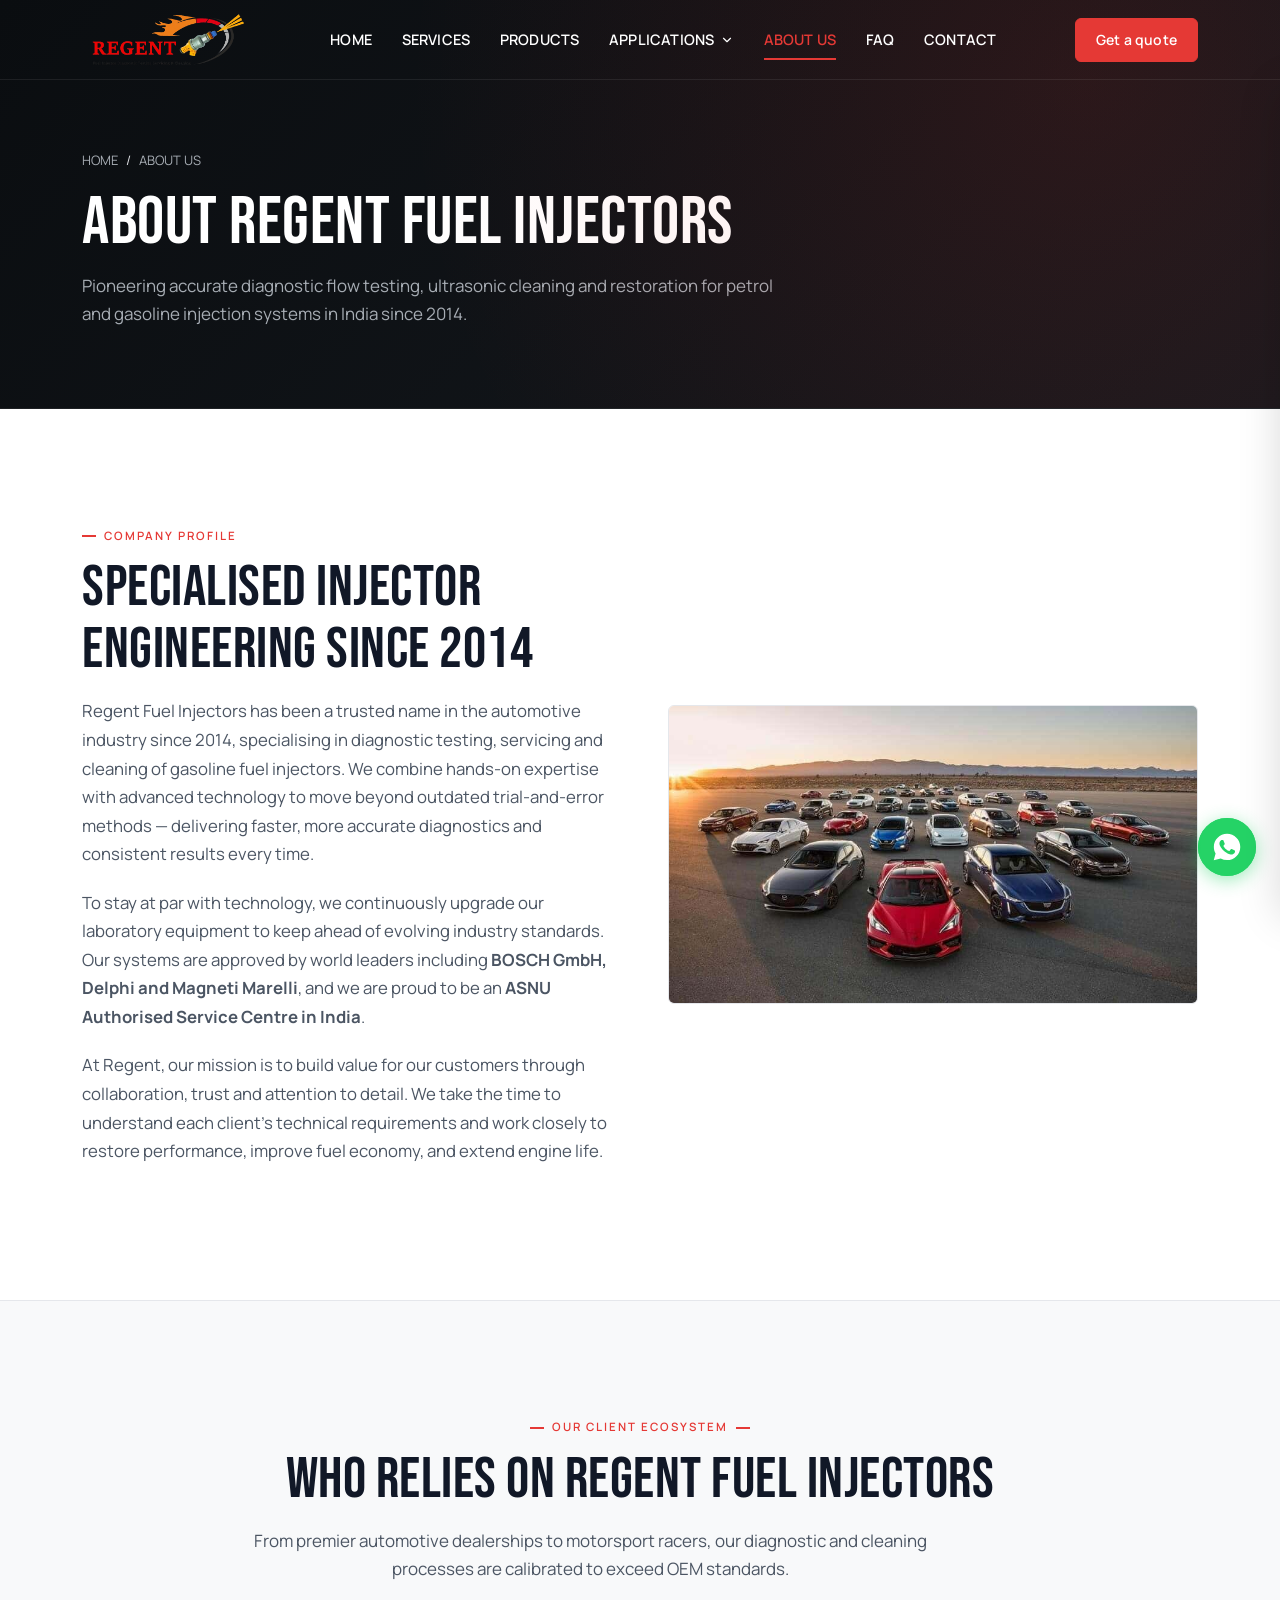
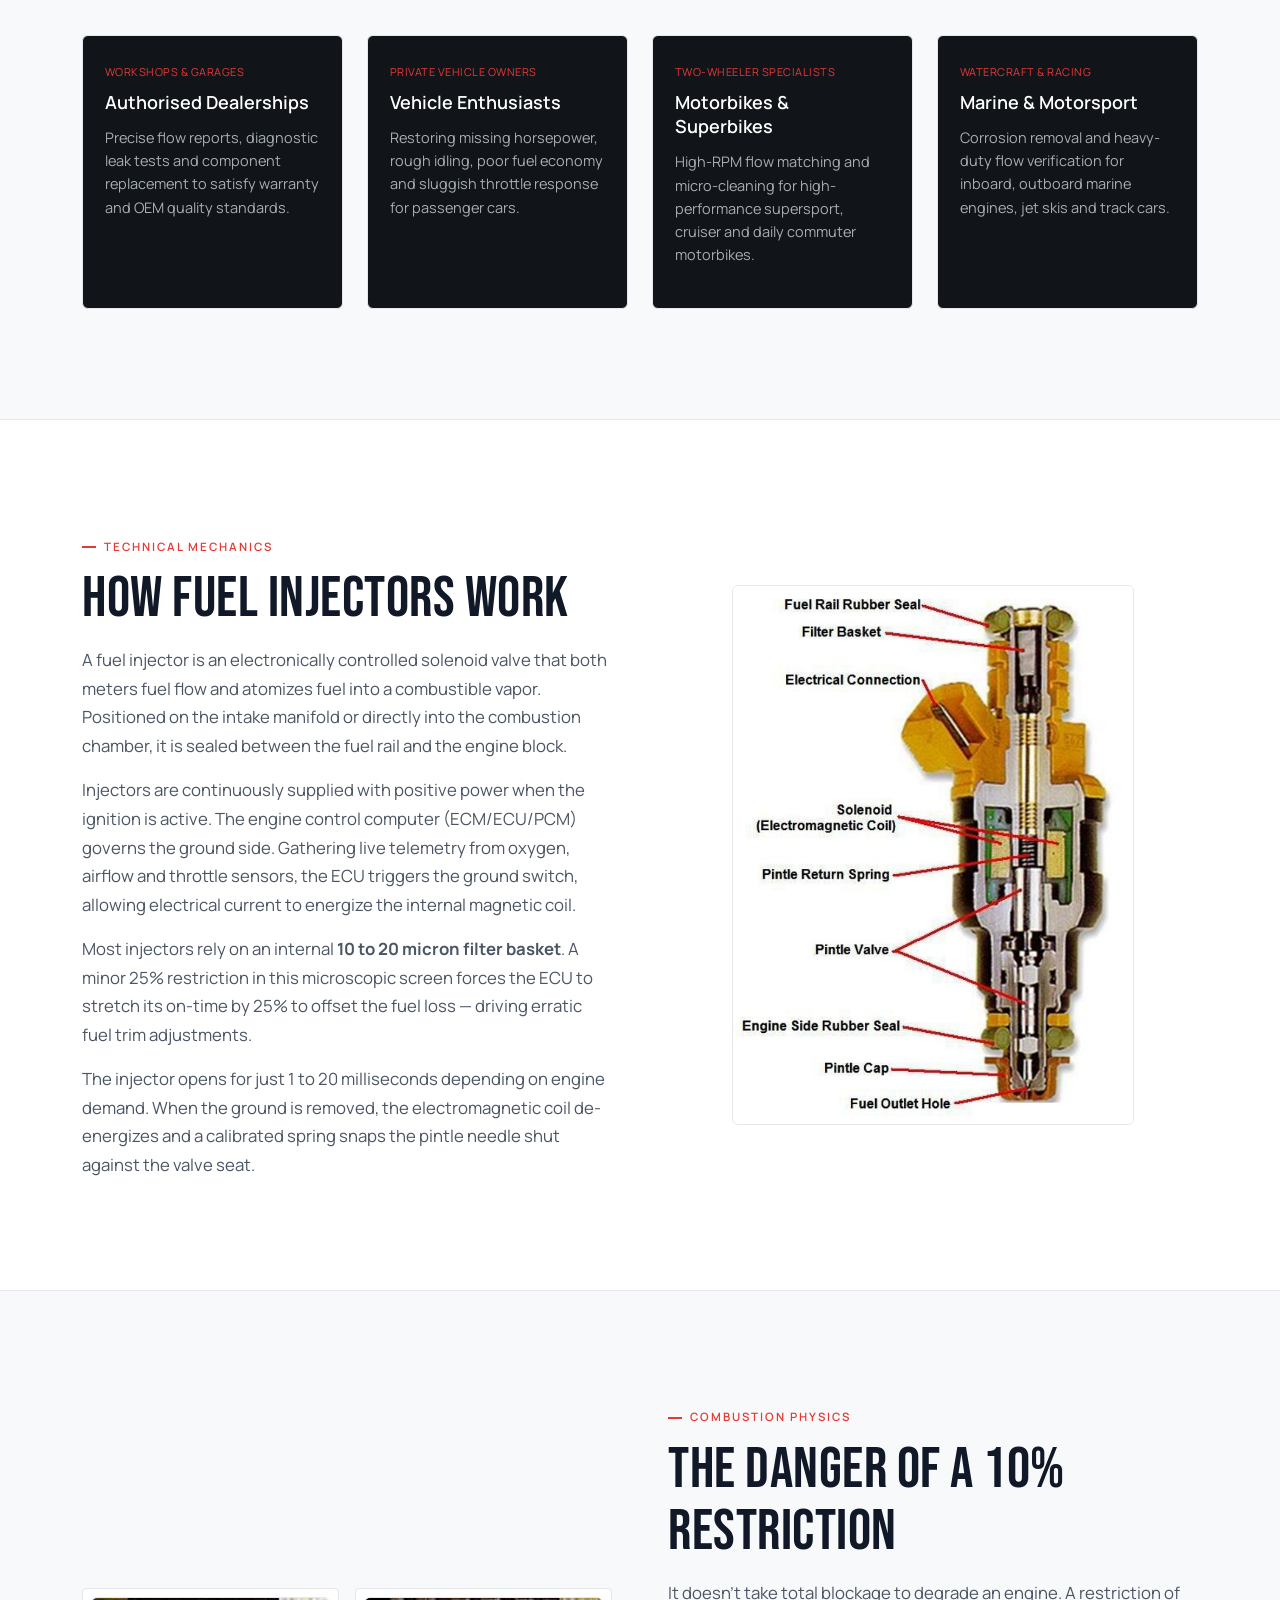
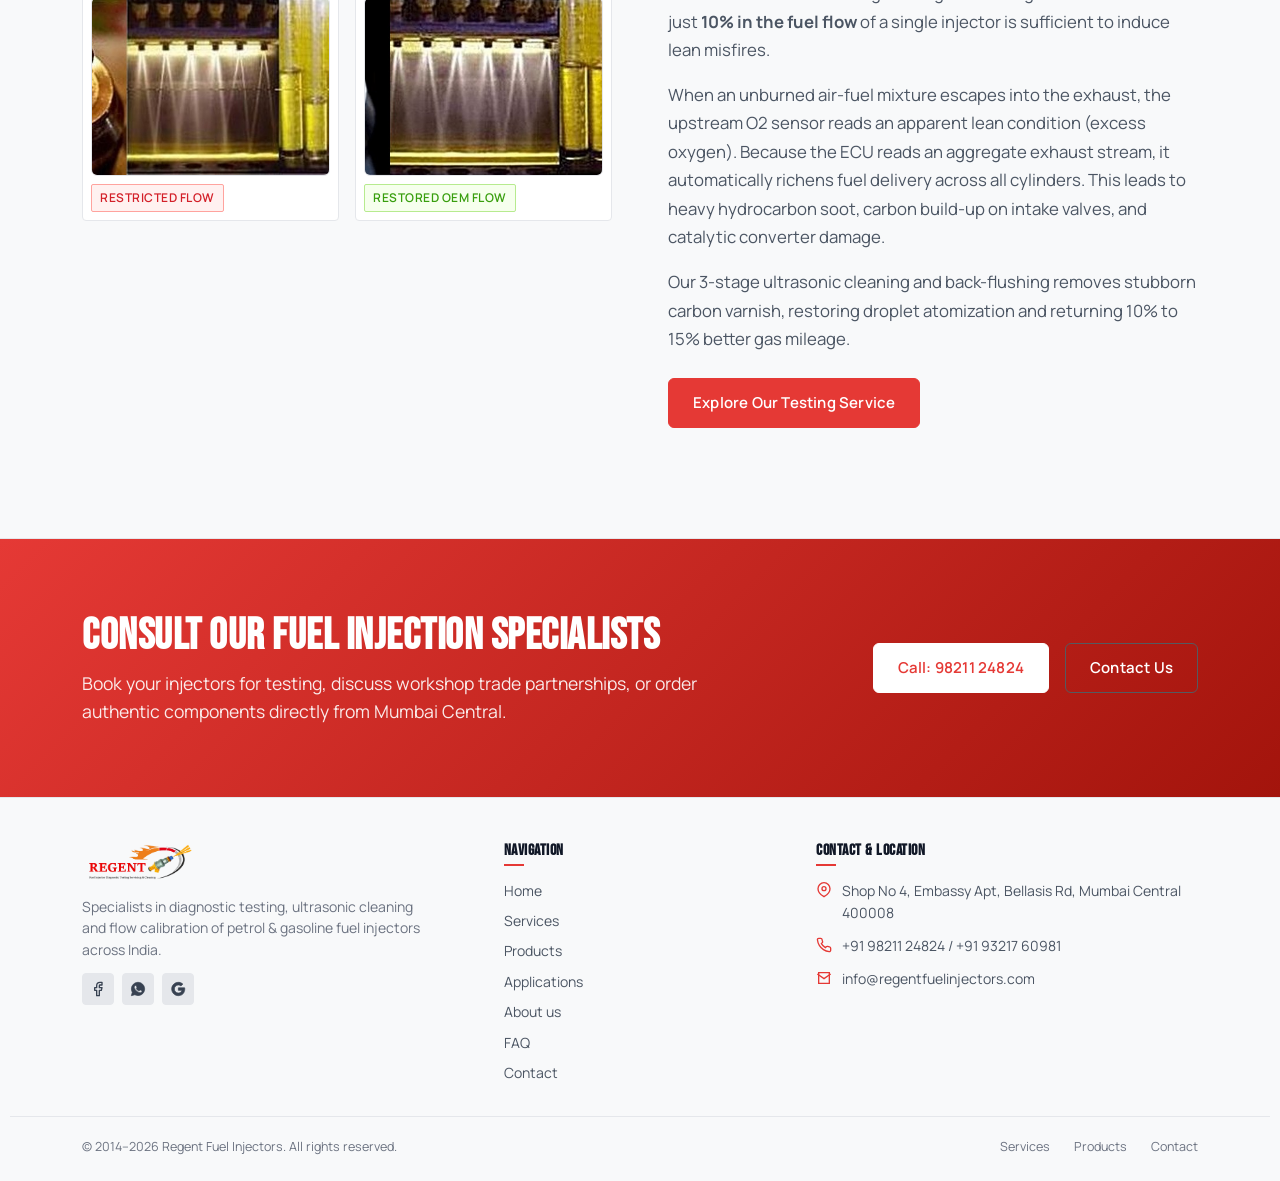
==== commit 80892d97: "home page changes" ====
--- a/about.html
+++ b/about.html
@@ -256,6 +256,8 @@
         </a>
         <a href="https://wa.me/919821124824" aria-label="WhatsApp" target="_blank" rel="noopener" class="social-btn">
           <svg viewBox="0 0 24 24" fill="currentColor"><path d="M12.04 2C6.58 2 2.13 6.45 2.13 11.91c0 1.75.46 3.45 1.32 4.95L2.05 22l5.25-1.38a9.9 9.9 0 0 0 4.74 1.21h.005c5.46 0 9.91-4.45 9.91-9.91C21.93 6.45 17.5 2 12.04 2zm5.8 14.14c-.24.68-1.4 1.32-1.93 1.4-.5.08-1.13.11-1.82-.11-.42-.13-.96-.31-1.65-.61-2.9-1.25-4.79-4.17-4.94-4.37-.14-.2-1.18-1.57-1.18-3 0-1.42.75-2.12 1.02-2.41.27-.29.58-.36.78-.36.2 0 .39 0 .56.01.18.01.42-.07.66.5.24.58.83 2 .9 2.15.07.15.12.32.02.52-.1.2-.15.32-.29.49-.14.17-.3.38-.43.51-.14.14-.29.29-.13.57.17.29.75 1.24 1.61 2.01 1.11.99 2.04 1.3 2.33 1.44.29.15.46.13.63-.08.17-.2.72-.84.91-1.13.19-.29.38-.24.63-.14.26.09 1.65.78 1.94.92.28.14.47.21.53.33.07.13.07.72-.17 1.4z"/></svg>
+        <a href="https://share.google/VVuOVtDgX49I4N8ZA" aria-label="Google Business Profile &amp; Reviews" target="_blank" rel="noopener" class="social-btn">
+          <svg viewBox="0 0 24 24" fill="currentColor"><path d="M12.545,10.239v3.821h5.445c-0.712,2.315-2.647,3.972-5.445,3.972c-3.332,0-6.033-2.701-6.033-6.032s2.701-6.032,6.033-6.032c1.498,0,2.866,0.549,3.921,1.453l2.814-2.814C17.503,2.988,15.139,2,12.545,2C7.021,2,2.543,6.477,2.543,12s4.478,10,10.002,10c8.396,0,10.249-7.85,9.426-11.748L12.545,10.239z"/></svg>
         </a>
       </div>
     </div>
--- a/css/style.css
+++ b/css/style.css
@@ -827,24 +827,42 @@
 }
 
 /* ---------- ASNU AUTHORIZED SERVICE CENTRE BANNER (Slide 1 PPT) ---------- */
+/* ---------- ASNU CERTIFICATION BAND (Slide 1 PPT) ---------- */
 .asnu-home-section {
   background: #FFFFFF;
-  padding: 2.25rem 0 1.5rem;
+  padding: 2.5rem 0 1.75rem;
   border-bottom: 1px solid #E5E7EB;
 }
 
+.asnu-home-section .container {
+  width: 100%;
+  max-width: 96%;
+  padding-left: 20px;
+  padding-right: 20px;
+  margin: 0 auto;
+}
+
+@media (min-width: 1600px) {
+  .asnu-home-section .container {
+    max-width: 1720px;
+    padding-left: 24px;
+    padding-right: 24px;
+  }
+}
+
 .asnu-badge-card {
   display: flex;
   align-items: center;
-  justify-content: center;
-  gap: 1.75rem;
-  padding: 1.25rem 2.25rem;
+  justify-content: flex-start;
+  gap: 2.25rem;
+  padding: 1.5rem 2.75rem;
   background: #F8F9FA;
   border: 1px solid #E2E8F0;
-  border-left: 5px solid var(--red);
+  border-left: 6px solid var(--red);
   border-radius: var(--radius-sm);
   box-shadow: 0 2px 10px rgba(0, 0, 0, 0.04);
-  max-width: 860px;
+  max-width: 100%;
+  width: 100%;
   margin: 0 auto;
   transition: transform var(--transition-fast), box-shadow var(--transition-fast);
 }
@@ -855,7 +873,7 @@
 }
 
 .asnu-badge-logo {
-  height: 60px;
+  height: 64px;
   width: auto;
   flex-shrink: 0;
   object-fit: contain;
@@ -868,7 +886,7 @@
 
 .asnu-badge-title {
   font-family: var(--font-display);
-  font-size: clamp(1.2rem, 2.2vw, 1.55rem);
+  font-size: clamp(1.25rem, 2.2vw, 1.65rem);
   font-weight: 700;
   text-transform: uppercase;
   letter-spacing: 0.75px;
@@ -878,7 +896,7 @@
 
 .asnu-badge-sub {
   font-family: var(--font-mono);
-  font-size: 0.8125rem;
+  font-size: 0.85rem;
   color: #4B5563;
   margin-top: 0.25rem;
 }
@@ -886,12 +904,23 @@
 /* ---------- HOMEPAGE SERVICES SECTION (Slide 1 & 4 PPT) ---------- */
 .home-services-section {
   background: #FFFFFF;
-  padding: 3.5rem 0 2.5rem;
+  padding: 3.5rem 0 3rem;
 }
 
 .home-services-container {
-  max-width: 980px;
+  width: 100%;
+  max-width: 96%;
   margin: 0 auto;
+  padding-left: 20px;
+  padding-right: 20px;
+}
+
+@media (min-width: 1600px) {
+  .home-services-container {
+    max-width: 1720px;
+    padding-left: 24px;
+    padding-right: 24px;
+  }
 }
 
 .home-services-head {
@@ -900,7 +929,7 @@
 
 .home-services-title {
   font-family: var(--font-display);
-  font-size: clamp(2rem, 3.5vw, 2.75rem);
+  font-size: clamp(2.2rem, 3.8vw, 3.2rem);
   font-weight: 700;
   color: #111827;
   text-transform: uppercase;
@@ -922,15 +951,17 @@
 
 .home-services-desc {
   font-family: var(--font-body);
-  font-size: clamp(1.0625rem, 1.3vw, 1.25rem);
-  line-height: 1.8;
+  font-size: clamp(1.1rem, 1.25vw, 1.35rem);
+  line-height: 1.85;
   color: #374151;
   margin-top: 1.25rem;
   background: #F8F9FA;
-  padding: 1.75rem 2rem;
+  padding: 2rem 2.75rem;
   border-radius: var(--radius-sm);
   border: 1px solid #E5E7EB;
-  border-left: 4px solid var(--red);
+  border-left: 6px solid var(--red);
+  max-width: 100%;
+  width: 100%;
 }
 
 .vehicle-chip-group {
@@ -972,19 +1003,39 @@
 /* ---------- 95% FUEL INJECTOR CALLOUT BANNER (Slide 1 & 9 PPT) ---------- */
 .home-callout-section {
   background: #FFFFFF;
-  padding: 1.5rem 0 4.5rem;
+  padding: 2rem 0 4.5rem;
+}
+
+.home-callout-section .container,
+.home-reviews-section .container {
+  width: 100%;
+  max-width: 96%;
+  padding-left: 20px;
+  padding-right: 20px;
+  margin: 0 auto;
+}
+
+@media (min-width: 1600px) {
+  .home-callout-section .container,
+  .home-reviews-section .container {
+    max-width: 1720px;
+    padding-left: 24px;
+    padding-right: 24px;
+  }
 }
 
 .home-callout-banner {
   background: #FFF8F8;
   border: 2px solid var(--red);
   border-radius: var(--radius-sm);
-  padding: 1.75rem 2.25rem;
+  padding: 2rem 2.75rem;
   display: flex;
   align-items: center;
   justify-content: space-between;
   gap: 1.5rem;
   box-shadow: 0 4px 18px rgba(232, 41, 31, 0.08);
+  max-width: 100%;
+  width: 100%;
   transition: transform var(--transition-fast), box-shadow var(--transition-fast);
 }
 
@@ -2599,14 +2650,15 @@
 .stats-strip {
   display: grid;
   grid-template-columns: repeat(4, 1fr);
-  gap: 1.5rem;
-  background: rgba(17, 21, 26, 0.85);
+  gap: 2rem;
+  background: rgba(17, 21, 26, 0.88);
   backdrop-filter: blur(10px);
   -webkit-backdrop-filter: blur(10px);
   border: 1px solid rgba(255, 255, 255, 0.09);
   border-radius: var(--radius-sm);
-  padding: 1.6rem 2.25rem;
-  max-width: 940px;
+  padding: 1.85rem 2.75rem;
+  max-width: 100%;
+  width: 100%;
 }
 
 .stat-item {
@@ -2787,3 +2839,185 @@
     display: none;
   }
 }
+
+/* ---------- OUR PRODUCTS SECTION (PPT Slide 2 Showcase) ---------- */
+.home-products-section {
+  padding: 80px 0 90px;
+  background: #FFFFFF;
+  border-top: 1px solid var(--border-light);
+}
+
+.home-products-container {
+  width: 100%;
+  max-width: 98%;
+  margin: 0 auto;
+  padding: 0 16px;
+}
+
+@media (min-width: 1600px) {
+  .home-products-container {
+    max-width: 1800px;
+    padding: 0 24px;
+  }
+}
+
+.home-products-head-wrap {
+  display: flex;
+  justify-content: center;
+  align-items: center;
+  margin-bottom: 2.75rem;
+}
+
+.home-products-title-box {
+  display: inline-block;
+  padding: 12px 52px;
+  border: 1.5px solid #CBD5E1;
+  background: #FFFFFF;
+  border-radius: 4px;
+  text-align: center;
+}
+
+.home-products-title {
+  font-family: var(--font-display);
+  font-size: clamp(34px, 4vw, 54px);
+  font-weight: 400;
+  letter-spacing: 1.5px;
+  color: #0F172A;
+  margin: 0;
+  line-height: 1.1;
+  text-transform: uppercase;
+}
+
+.home-products-grid {
+  display: grid;
+  grid-template-columns: repeat(5, 1fr);
+  gap: 1.25rem;
+  width: 100%;
+}
+
+.home-product-card {
+  display: flex;
+  flex-direction: column;
+  background: #FFFFFF;
+  border: 1.5px solid #E2E8F0;
+  border-radius: 6px;
+  overflow: hidden;
+  text-decoration: none;
+  color: #0F172A;
+  transition: transform 0.22s ease, box-shadow 0.22s ease, border-color 0.22s ease;
+  box-shadow: 0 2px 6px rgba(0, 0, 0, 0.04);
+}
+
+.home-product-card:hover {
+  transform: translateY(-4px);
+  border-color: var(--red);
+  box-shadow: 0 12px 24px rgba(0, 0, 0, 0.08), 0 0 0 1px var(--red);
+}
+
+.home-product-frame {
+  width: 100%;
+  aspect-ratio: 1 / 1;
+  background: #FFFFFF;
+  display: flex;
+  align-items: center;
+  justify-content: center;
+  padding: 1.25rem;
+  overflow: hidden;
+}
+
+.home-product-frame img {
+  width: 100%;
+  height: 100%;
+  object-fit: contain;
+  transition: transform 0.3s ease;
+}
+
+.home-product-card:hover .home-product-frame img {
+  transform: scale(1.04);
+}
+
+.home-product-btn-wrap {
+  padding: 0 1rem 1.1rem 1rem;
+  margin-top: auto;
+}
+
+.home-product-btn {
+  display: flex;
+  align-items: center;
+  justify-content: center;
+  width: 100%;
+  padding: 10px 8px;
+  background: #FFFFFF;
+  border: 1.5px solid #CBD5E1;
+  border-radius: 4px;
+  font-family: var(--font-body);
+  font-weight: 700;
+  font-size: 13.5px;
+  text-transform: uppercase;
+  letter-spacing: 0.3px;
+  color: #1E293B;
+  transition: background 0.2s ease, color 0.2s ease, border-color 0.2s ease;
+  text-align: center;
+}
+
+.home-product-card:hover .home-product-btn {
+  background: var(--red);
+  border-color: var(--red);
+  color: #FFFFFF;
+}
+
+@media (max-width: 1100px) {
+  .home-products-grid {
+    grid-template-columns: repeat(3, 1fr);
+    gap: 1rem;
+  }
+}
+
+@media (max-width: 700px) {
+  .home-products-container {
+    max-width: 100%;
+    padding: 0 12px;
+  }
+  .home-products-grid {
+    grid-template-columns: repeat(2, 1fr);
+    gap: 0.75rem;
+  }
+  .home-products-grid .home-product-card:last-child {
+    grid-column: span 2;
+  }
+  .home-product-frame {
+    padding: 0.75rem;
+  }
+  .home-product-btn {
+    font-size: 12px;
+    padding: 8px 6px;
+  }
+}
+
+/* ---------- GOOGLE REVIEWS SECTION (Live Widget & Actions) ---------- */
+.home-reviews-section {
+  background: var(--off-white);
+  border-top: 1px solid var(--border-light);
+  border-bottom: 1px solid var(--border-light);
+  padding: 100px 0;
+}
+
+.reviews-widget-container {
+  min-height: 240px;
+  margin: 0 auto;
+}
+
+.reviews-actions {
+  display: flex;
+  align-items: center;
+  justify-content: center;
+  gap: 1.25rem;
+  flex-wrap: wrap;
+  margin-top: 2.75rem;
+}
+
+.social-btn svg {
+  width: 16px;
+  height: 16px;
+}
+
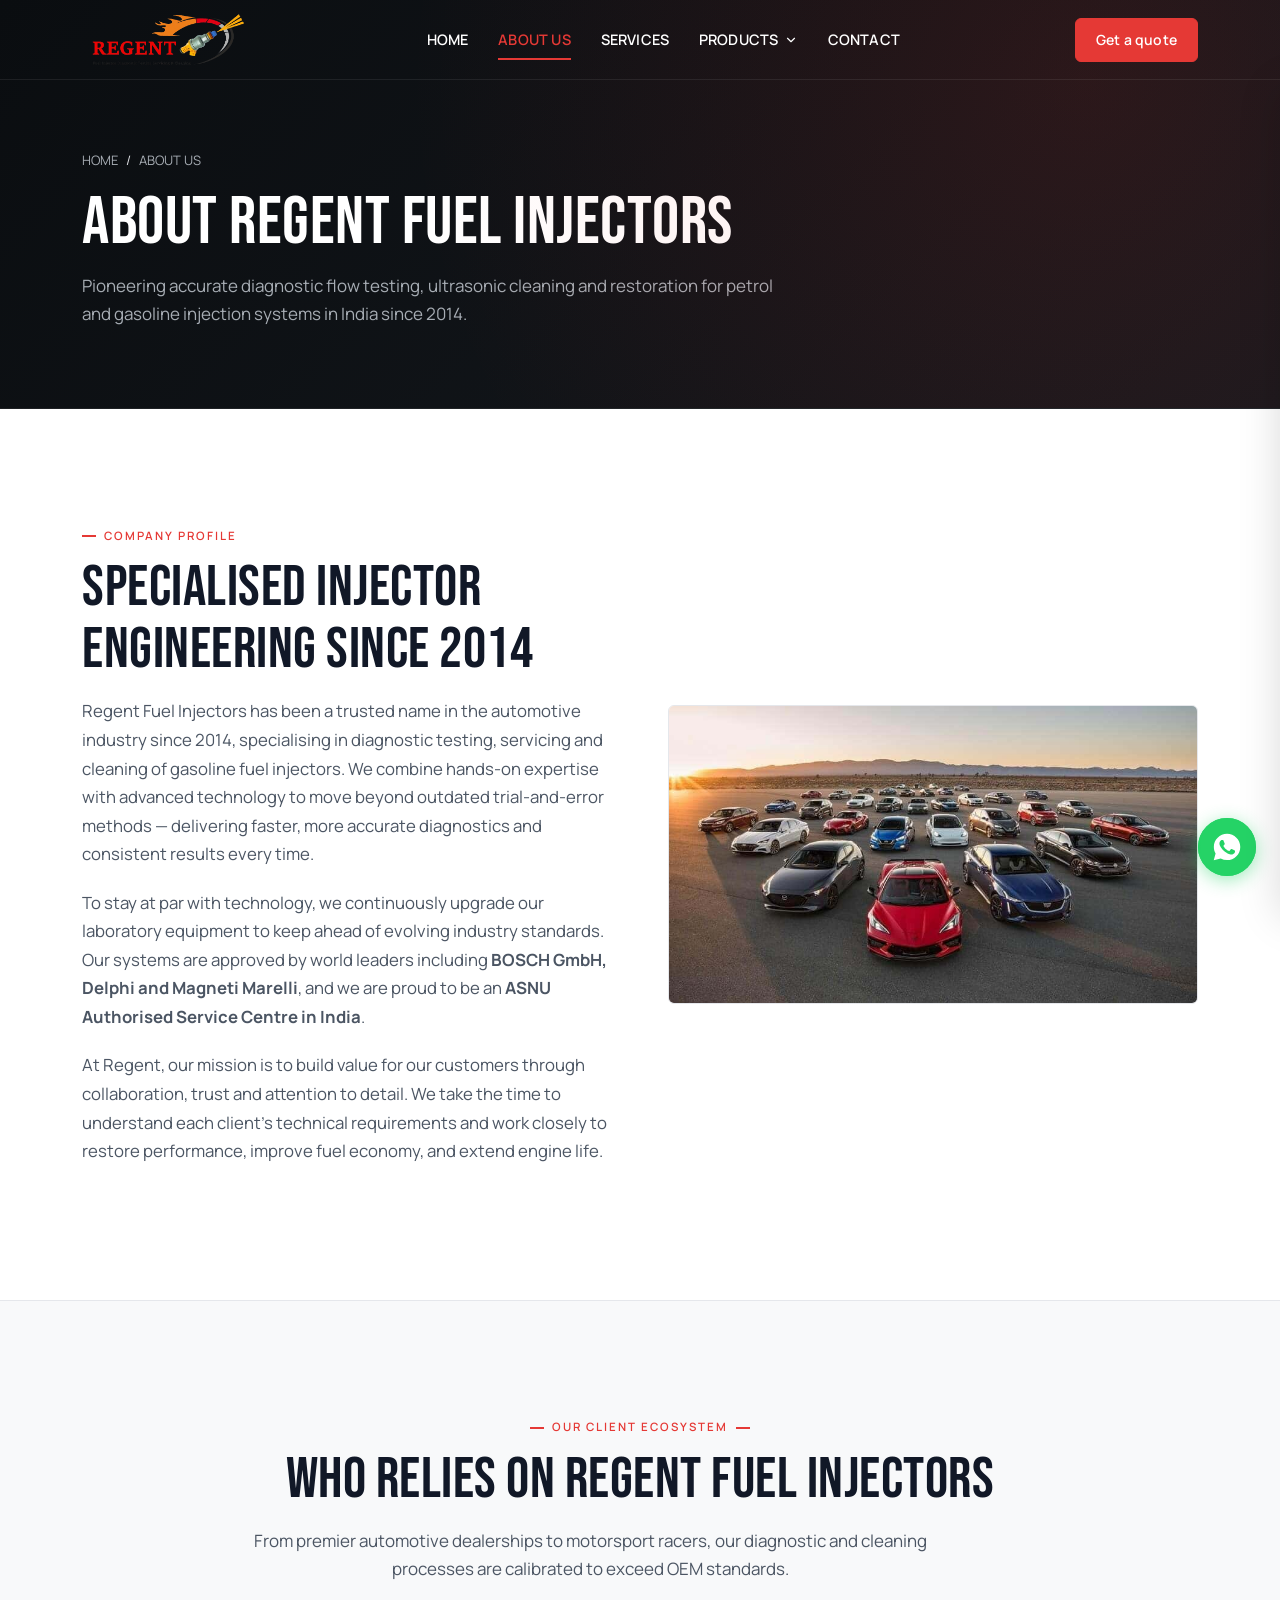
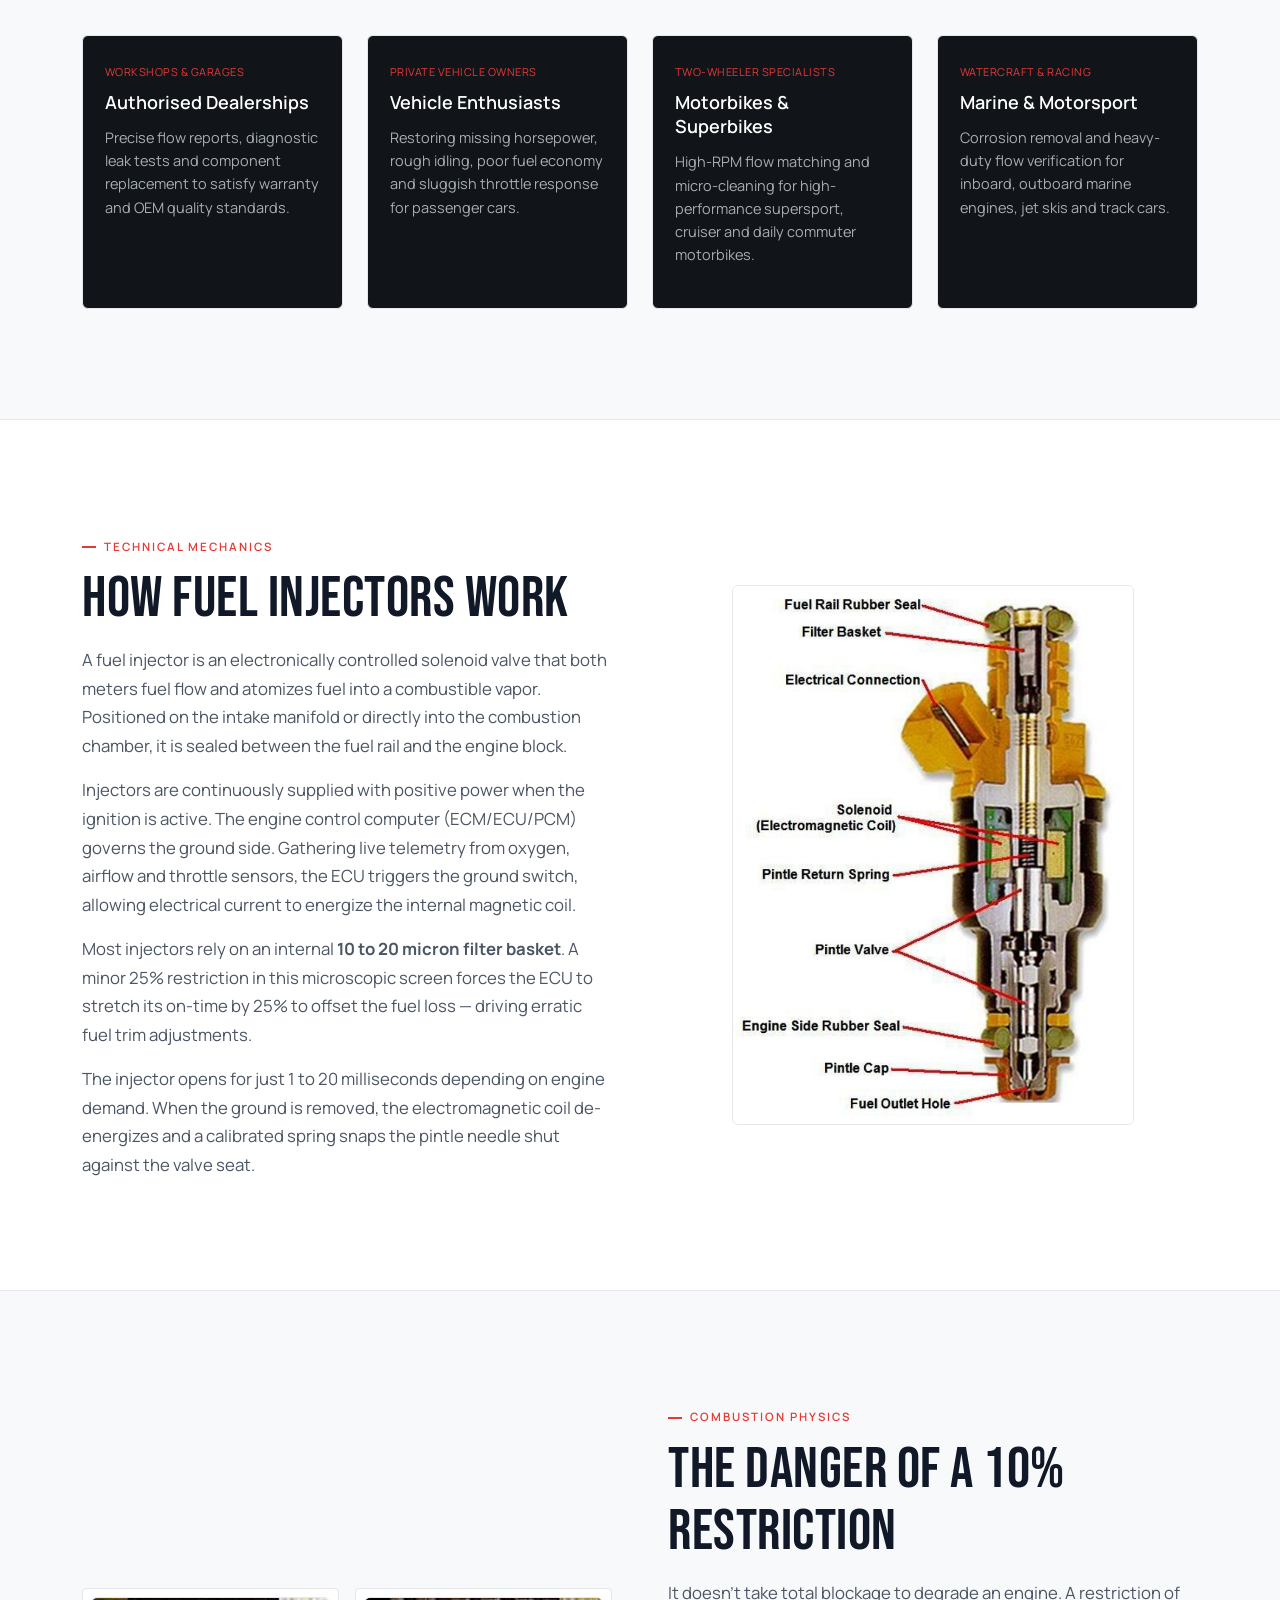
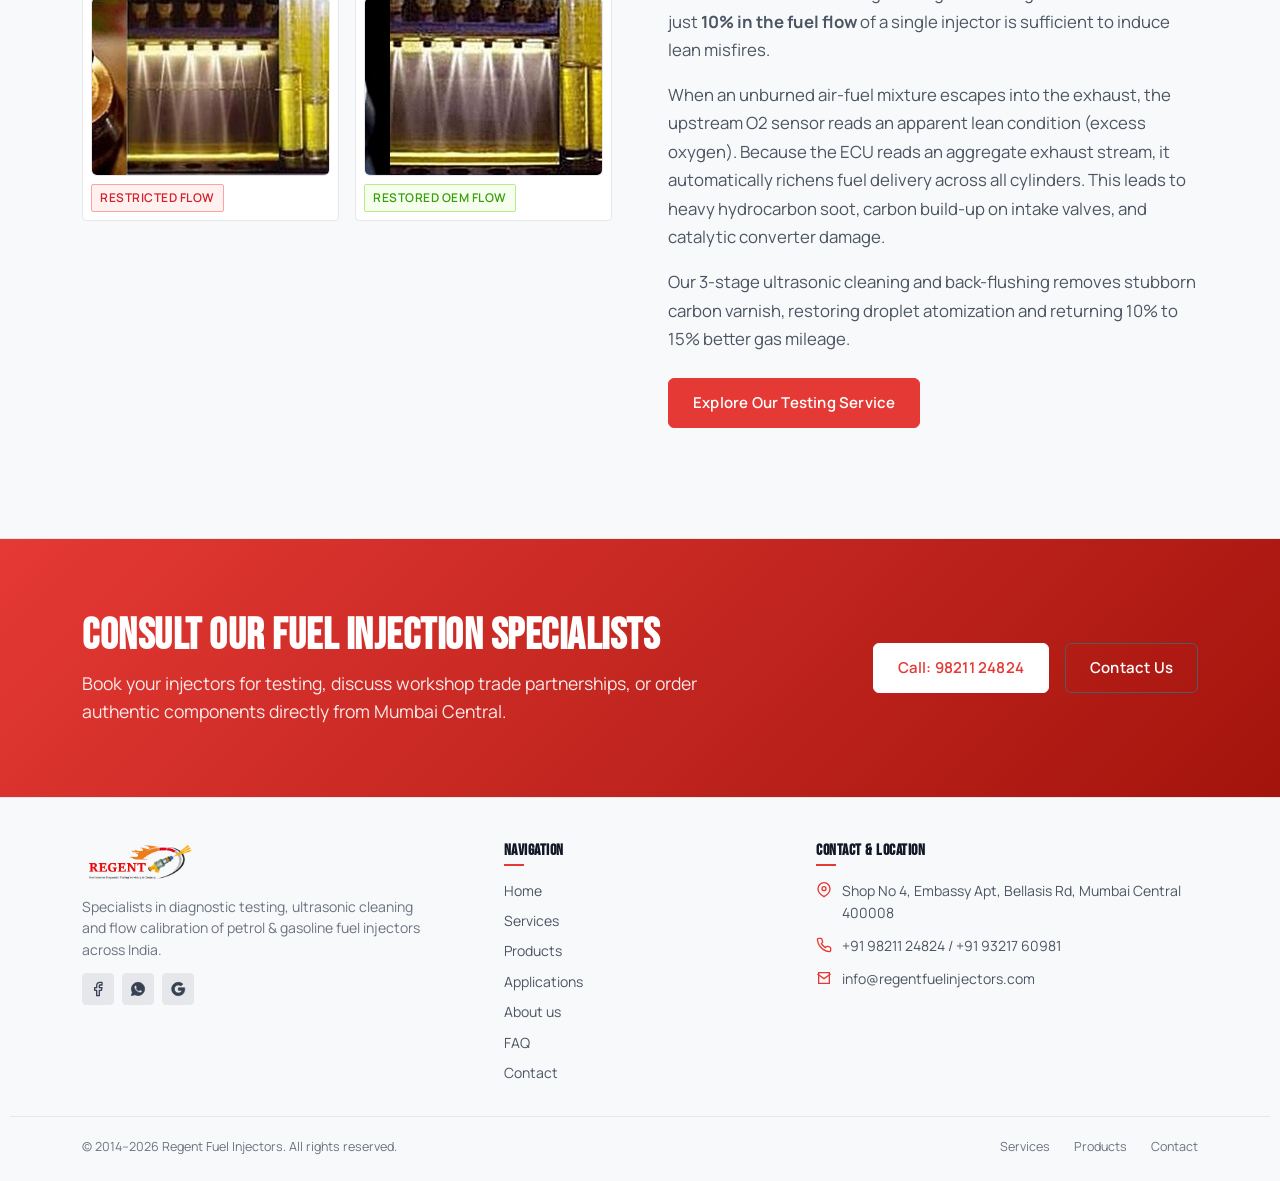
==== commit 668035da: "header setup" ====
--- a/about.html
+++ b/about.html
@@ -10,75 +10,7 @@
 </head>
 <body>
 
-  <!-- ================= MAIN HEADER & NAV (Transparent 80px Overlay) ================= -->
-<header class="site-header">
-  <div class="container header-inner">
-    <a href="index.html" class="brand" aria-label="Regent Fuel Injectors Home">
-      <img src="images/logo.png" alt="Regent Fuel Injectors Logo">
-    </a>
-
-    <nav class="nav-primary" aria-label="Main Navigation">
-      <a href="index.html" class="nav-link">Home</a>
-      <a href="services.html" class="nav-link">Services</a>
-      <a href="products.html" class="nav-link">Products</a>
-      <div class="nav-dropdown">
-        <a href="products.html#categories" class="nav-link nav-dropdown-toggle">
-          Applications
-          <svg viewBox="0 0 24 24" fill="none" stroke-width="2" stroke-linecap="round" stroke-linejoin="round"><path d="M6 9l6 6 6-6"/></svg>
-        </a>
-        <ul class="nav-dropdown-menu">
-          <li><a href="products/automotive.html">Automotive Fuel Injectors</a></li>
-          <li><a href="products/motorbike.html">Motorbike Fuel Injectors</a></li>
-          <li><a href="products/marine.html">Marine Fuel Injectors (Boat &amp; Jet Ski)</a></li>
-          <li><a href="products/gdi.html">GDI Direct Injectors</a></li>
-          <li><a href="products/components.html">Injector Components &amp; Parts</a></li>
-        </ul>
-      </div>
-      <a href="about.html" class="nav-link">About us</a>
-      <a href="faq.html" class="nav-link">FAQ</a>
-      <a href="contact.html" class="nav-link">Contact</a>
-    </nav>
-
-    <div class="header-cta">
-      <a href="contact.html" class="btn btn-primary btn-nav">Get a quote</a>
-      <a href="tel:+919821124824" class="header-call-btn" aria-label="Call Regent Fuel Injectors">
-        <svg viewBox="0 0 24 24" fill="none" stroke="currentColor" stroke-width="2" stroke-linecap="round" stroke-linejoin="round"><path d="M22 16.92v3a2 2 0 0 1-2.18 2 19.79 19.79 0 0 1-8.63-3.07 19.5 19.5 0 0 1-6-6 19.79 19.79 0 0 1-3.07-8.67A2 2 0 0 1 4.11 2h3a2 2 0 0 1 2 1.72c.127.96.361 1.903.7 2.81a2 2 0 0 1-.45 2.11L8.09 9.91a16 16 0 0 0 6 6l1.27-1.27a2 2 0 0 1 2.11-.45c.907.339 1.85.573 2.81.7A2 2 0 0 1 22 16.92z"/></svg>
-        <span>Call</span>
-      </a>
-      <button class="hamburger" aria-label="Toggle Navigation Menu" aria-expanded="false" aria-controls="mobile-nav">
-        <span></span><span></span><span></span>
-      </button>
-    </div>
-  </div>
-</header>
-
-<!-- ================= MOBILE NAVIGATION DRAWER ================= -->
-<nav class="mobile-nav" id="mobile-nav" aria-label="Mobile Navigation">
-  <div class="mobile-nav-links">
-    <a href="index.html">Home</a>
-    <a href="services.html">Services</a>
-    <a href="products.html">Products</a>
-    <div class="mobile-sub-toggle">
-      <a href="products.html#categories">Applications</a>
-    </div>
-    <div class="mobile-submenu">
-      <a href="products/automotive.html">&bull; Automotive Fuel Injectors</a>
-      <a href="products/motorbike.html">&bull; Motorbike Fuel Injectors</a>
-      <a href="products/marine.html">&bull; Marine Fuel Injectors</a>
-      <a href="products/gdi.html">&bull; GDI Direct Injectors</a>
-      <a href="products/components.html">&bull; Components &amp; Spare Parts</a>
-    </div>
-    <a href="about.html">About us</a>
-    <a href="faq.html">FAQ</a>
-    <a href="contact.html">Contact</a>
-  </div>
-
-  <div class="mobile-nav-bottom">
-    <a href="contact.html" class="btn btn-primary">Get a quote</a>
-    <a href="tel:+919821124824" class="btn btn-secondary">Call: +91 98211 24824</a>
-    <a href="https://wa.me/919821124824?text=Hi%2C%20I%27d%20like%20to%20enquire%20about%20fuel%20injector%20servicing." target="_blank" rel="noopener" class="btn btn-secondary">WhatsApp Enquiry</a>
-  </div>
-</nav>
+  <div id="site-header-slot"></div>
 
   <!-- ================= PAGE HERO ================= -->
   <section class="page-hero">
@@ -313,6 +245,7 @@
     <svg viewBox="0 0 24 24"><path d="M12.04 2C6.58 2 2.13 6.45 2.13 11.91c0 1.75.46 3.45 1.32 4.95L2.05 22l5.25-1.38a9.9 9.9 0 0 0 4.74 1.21h.005c5.46 0 9.91-4.45 9.91-9.91C21.93 6.45 17.5 2 12.04 2zm5.8 14.14c-.24.68-1.4 1.32-1.93 1.4-.5.08-1.13.11-1.82-.11-.42-.13-.96-.31-1.65-.61-2.9-1.25-4.79-4.17-4.94-4.37-.14-.2-1.18-1.57-1.18-3 0-1.42.75-2.12 1.02-2.41.27-.29.58-.36.78-.36.2 0 .39 0 .56.01.18.01.42-.07.66.5.24.58.83 2 .9 2.15.07.15.12.32.02.52-.1.2-.15.32-.29.49-.14.17-.3.38-.43.51-.14.14-.29.29-.13.57.17.29.75 1.24 1.61 2.01 1.11.99 2.04 1.3 2.33 1.44.29.15.46.13.63-.08.17-.2.72-.84.91-1.13.19-.29.38-.24.63-.14.26.09 1.65.78 1.94.92.28.14.47.21.53.33.07.13.07.72-.17 1.4z"/></svg>
   </a>
 
+  <script src="js/components.js"></script>
   <script src="js/script.js"></script>
 </body>
 </html>
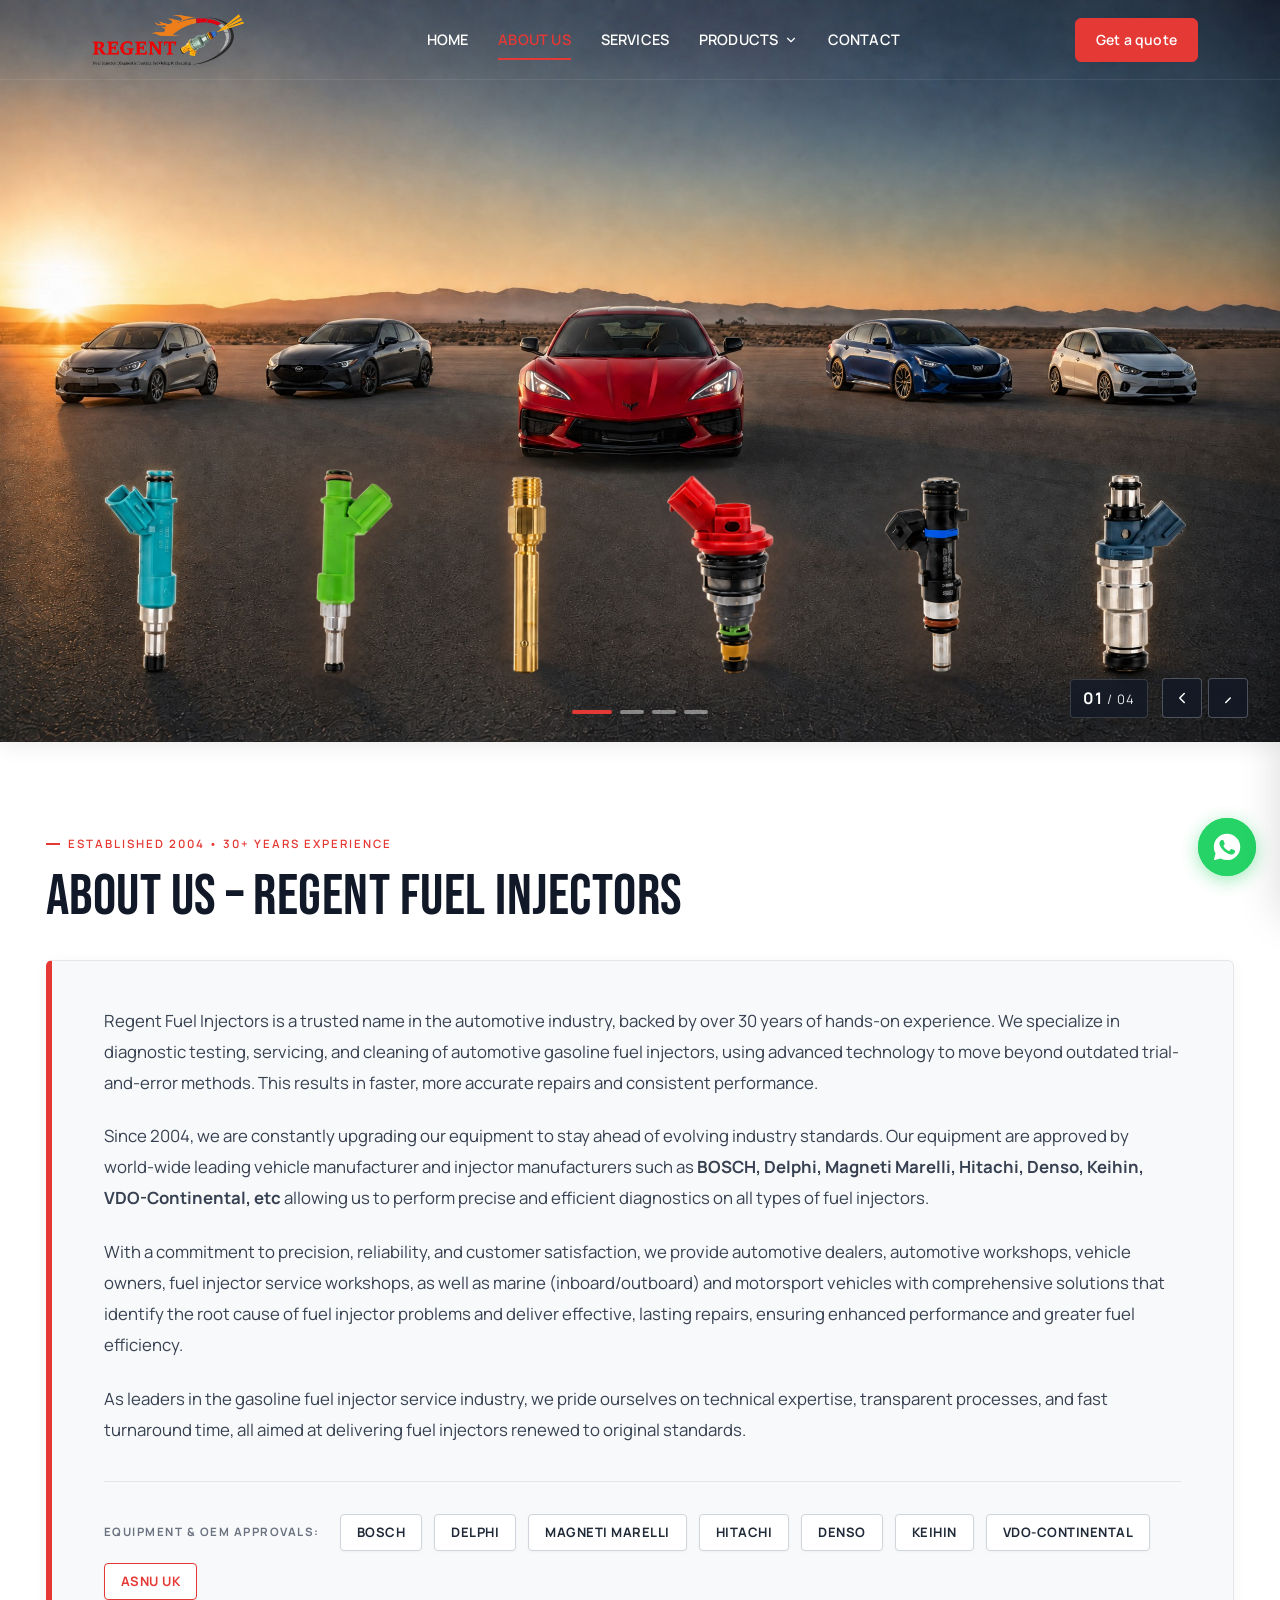
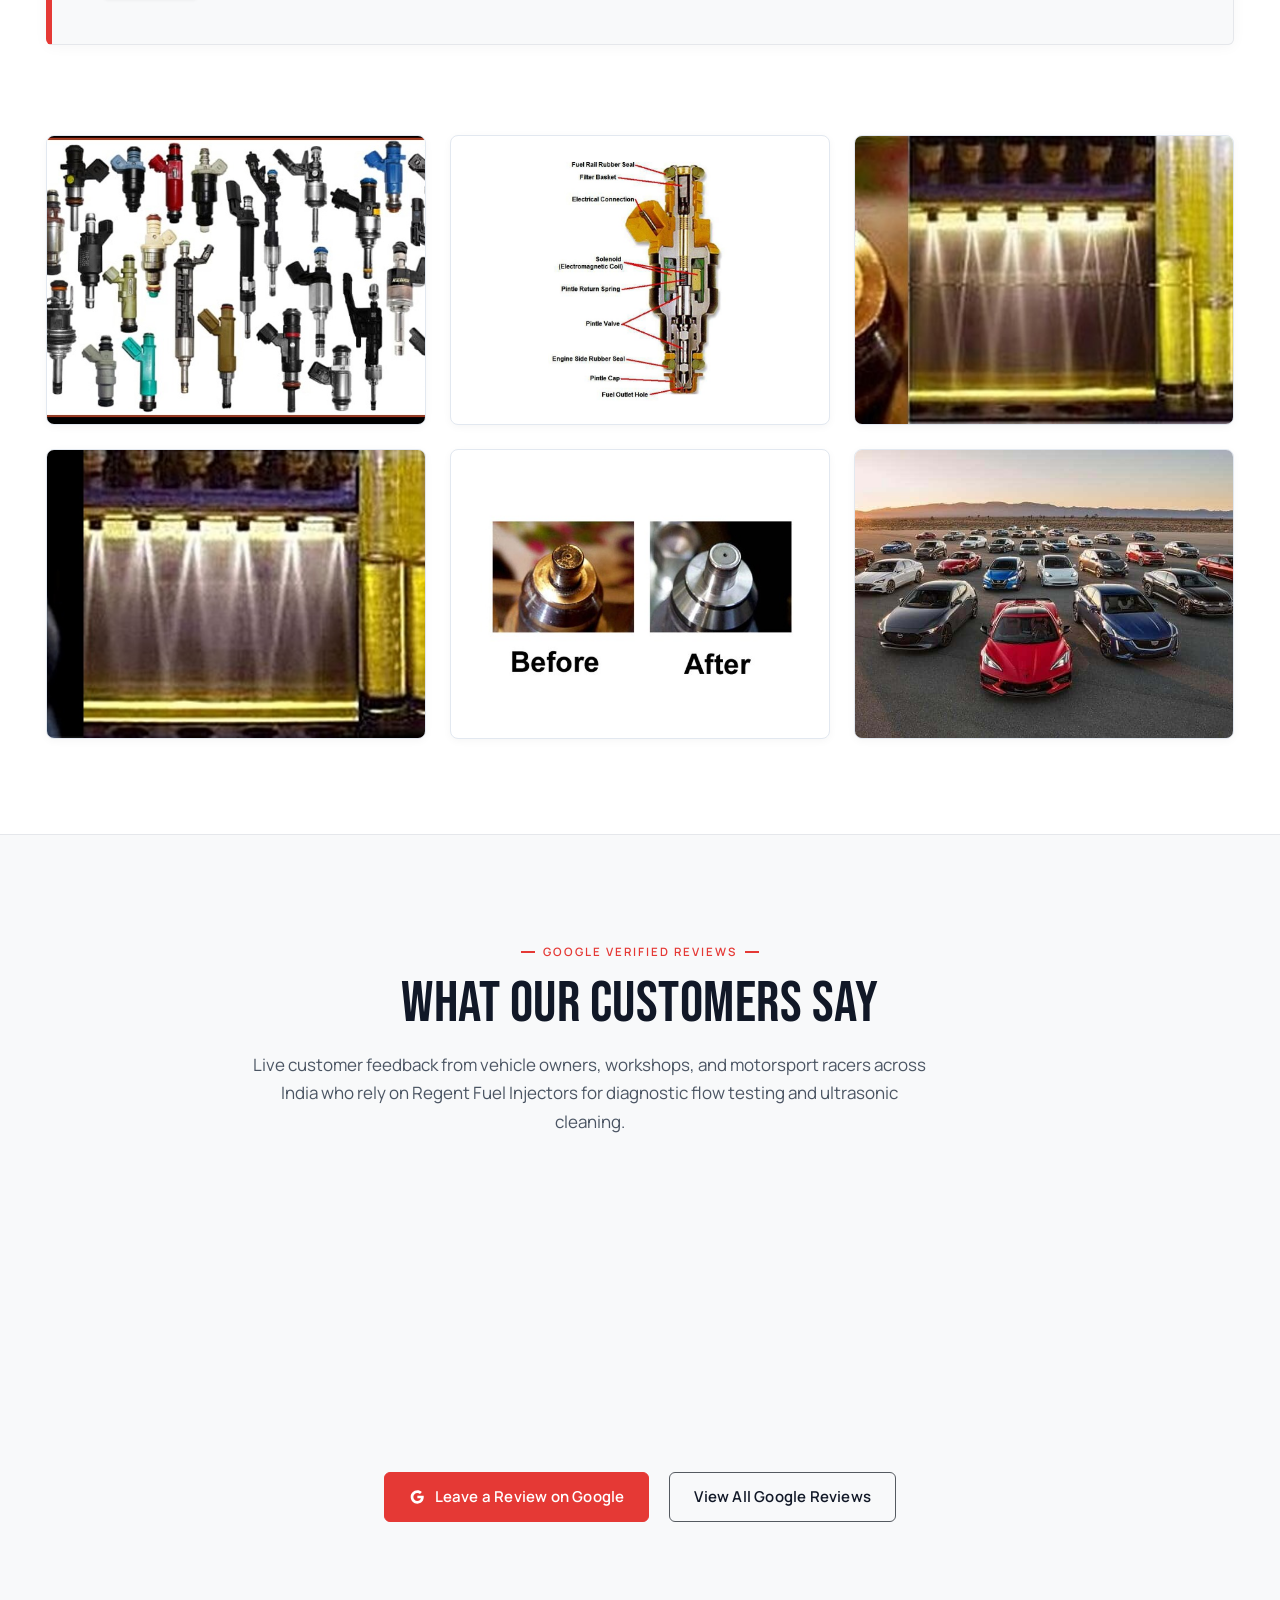
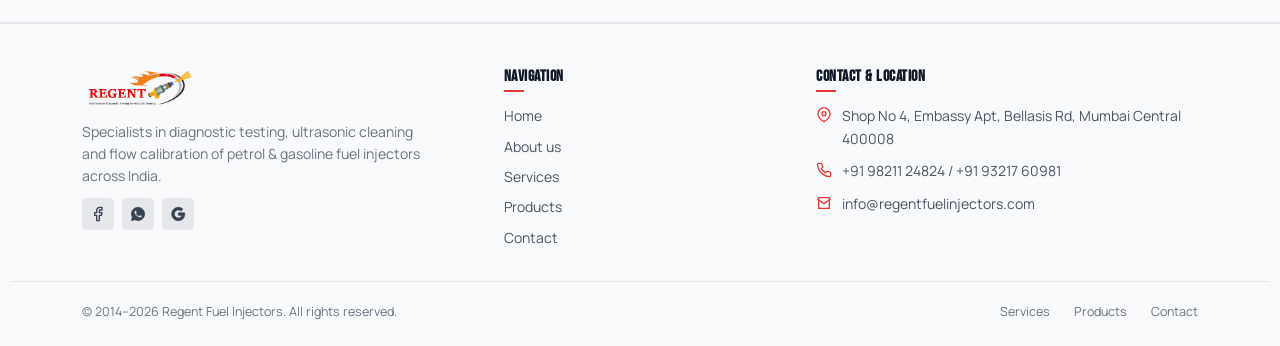
==== commit 2c00b839: "about page updated" ====
--- a/about.html
+++ b/about.html
@@ -4,240 +4,230 @@
   <meta charset="UTF-8">
   <meta name="viewport" content="width=device-width, initial-scale=1.0">
   <title>About Us | Regent Fuel Injectors — Mumbai</title>
-  <meta name="description" content="Regent Fuel Injectors has specialised in gasoline fuel injector diagnostic testing, servicing and cleaning since 2014, using equipment approved by BOSCH, Delphi and Magneti Marelli.">
+  <meta name="description" content="Regent Fuel Injectors is a trusted name in the automotive industry, backed by over 30 years of hands-on experience in diagnostic testing, servicing, and cleaning of automotive gasoline fuel injectors.">
   <link rel="icon" href="images/logo.png">
   <link rel="stylesheet" href="css/style.css">
 </head>
 <body>
 
+  <!-- ================= DYNAMIC SITE HEADER ================= -->
   <div id="site-header-slot"></div>
 
-  <!-- ================= PAGE HERO ================= -->
-  <section class="page-hero">
-    <div class="container">
-      <div class="breadcrumb">
-        <a href="index.html">Home</a> <span>/</span> About Us
-      </div>
-      <h1>About Regent Fuel Injectors</h1>
-      <p class="page-hero-desc">Pioneering accurate diagnostic flow testing, ultrasonic cleaning and restoration for petrol and gasoline injection systems in India since 2014.</p>
-    </div>
-  </section>
-
-  <!-- ================= COMPANY STORY (PPT Slide 6) ================= -->
-  <section class="section">
-    <div class="container split">
-      <div class="reveal">
-        <div class="eyebrow">Company Profile</div>
-        <h2 class="section-title">Specialised Injector Engineering Since 2014</h2>
-        <p style="font-size:1.05rem; line-height:1.7; color:var(--text-muted); margin-bottom:1.25rem;">
-          Regent Fuel Injectors has been a trusted name in the automotive industry since 2014, specialising in diagnostic testing, servicing and cleaning of gasoline fuel injectors. We combine hands-on expertise with advanced technology to move beyond outdated trial-and-error methods — delivering faster, more accurate diagnostics and consistent results every time.
-        </p>
-        <p style="font-size:1.05rem; line-height:1.7; color:var(--text-muted); margin-bottom:1.25rem;">
-          To stay at par with technology, we continuously upgrade our laboratory equipment to keep ahead of evolving industry standards. Our systems are approved by world leaders including <strong>BOSCH GmbH, Delphi and Magneti Marelli</strong>, and we are proud to be an <strong>ASNU Authorised Service Centre in India</strong>.
-        </p>
-        <p style="font-size:1.05rem; line-height:1.7; color:var(--text-muted); margin-bottom:1.5rem;">
-          At Regent, our mission is to build value for our customers through collaboration, trust and attention to detail. We take the time to understand each client's technical requirements and work closely to restore performance, improve fuel economy, and extend engine life.
-        </p>
-      </div>
-
-      <div class="split-media reveal">
-        <img src="images/services/car-fleet.jpg" alt="Fleet of petrol vehicles supported by Regent Fuel Injectors">
-      </div>
-    </div>
-  </section>
-
-  <!-- ================= CLIENTS & INDUSTRIES SERVED ================= -->
-  <section class="section section-dim">
+  <!-- ================= HERO SLIDER (Pure Image Showcase — Zero Text) ================= -->
+  <section class="hero-slider" aria-label="Featured Fuel Injector Services Slideshow">
+    
+    <!-- Slide 1: Automotive -->
+    <div class="hero-slide is-active">
+      <img src="images/hero/hero-1.jpg" alt="Automotive fuel injectors diagnostic testing and servicing">
+    </div>
+
+    <!-- Slide 2: Motorbike -->
+    <div class="hero-slide">
+      <img src="images/hero/hero-2.jpg" alt="Motorbike fuel injectors ultrasonic cleaning and flow matching">
+    </div>
+
+    <!-- Slide 3: Marine -->
+    <div class="hero-slide">
+      <img src="images/hero/hero-3.jpg" alt="Marine fuel injectors for boats, speedboats and jet skis">
+    </div>
+
+    <!-- Slide 4: GDI -->
+    <div class="hero-slide">
+      <img src="images/hero/hero-4.jpg" alt="Gasoline Direct Injection GDI fuel injectors testing up to 3000 PSI">
+    </div>
+
+    <!-- Slider Controls -->
+    <div class="hero-controls">
+      <div class="hero-counter">
+        <span class="current">01</span> / <span class="total">04</span>
+      </div>
+      <div class="hero-nav">
+        <button class="hero-btn hero-prev" aria-label="Previous slide">
+          <svg viewBox="0 0 24 24" fill="none" stroke-width="2" stroke-linecap="round" stroke-linejoin="round"><path d="M15 18l-6-6 6-6"/></svg>
+        </button>
+        <button class="hero-btn hero-next" aria-label="Next slide">
+          <svg viewBox="0 0 24 24" fill="none" stroke-width="2" stroke-linecap="round" stroke-linejoin="round"><path d="M9 18l6-6-6 6"/></svg>
+        </button>
+      </div>
+    </div>
+
+    <!-- Indicators -->
+    <div class="hero-dots">
+      <button class="hero-dot is-active" aria-label="Slide 1"></button>
+      <button class="hero-dot" aria-label="Slide 2"></button>
+      <button class="hero-dot" aria-label="Slide 3"></button>
+      <button class="hero-dot" aria-label="Slide 4"></button>
+    </div>
+
+  </section>
+
+  <!-- ================= ABOUT US CONTENT SECTION ================= -->
+  <section class="about-story-section" aria-label="About Regent Fuel Injectors">
+    <div class="about-story-container">
+      
+      <div class="section-head reveal" style="max-width: 100%; margin-bottom: 2rem;">
+        <div class="eyebrow">ESTABLISHED 2004 &bull; 30+ YEARS EXPERIENCE</div>
+        <h1 class="section-title">ABOUT US &ndash; REGENT FUEL INJECTORS</h1>
+      </div>
+
+      <div class="about-story-card reveal">
+        <p class="about-story-text">
+          Regent Fuel Injectors is a trusted name in the automotive industry, backed by over 30 years of hands-on experience. We specialize in diagnostic testing, servicing, and cleaning of automotive gasoline fuel injectors, using advanced technology to move beyond outdated trial-and-error methods. This results in faster, more accurate repairs and consistent performance.
+        </p>
+        <p class="about-story-text">
+          Since 2004, we are constantly upgrading our equipment to stay ahead of evolving industry standards. Our equipment are approved by world-wide leading vehicle manufacturer and injector manufacturers such as <strong>BOSCH, Delphi, Magneti Marelli, Hitachi, Denso, Keihin, VDO-Continental, etc</strong> allowing us to perform precise and efficient diagnostics on all types of fuel injectors.
+        </p>
+        <p class="about-story-text">
+          With a commitment to precision, reliability, and customer satisfaction, we provide automotive dealers, automotive workshops, vehicle owners, fuel injector service workshops, as well as marine (inboard/outboard) and motorsport vehicles with comprehensive solutions that identify the root cause of fuel injector problems and deliver effective, lasting repairs, ensuring enhanced performance and greater fuel efficiency.
+        </p>
+        <p class="about-story-text">
+          As leaders in the gasoline fuel injector service industry, we pride ourselves on technical expertise, transparent processes, and fast turnaround time, all aimed at delivering fuel injectors renewed to original standards.
+        </p>
+
+        <!-- Manufacturer & Approvals Strip -->
+        <div class="about-brands-wrap">
+          <span class="about-brands-label">Equipment &amp; OEM Approvals:</span>
+          <span class="brand-pill">BOSCH</span>
+          <span class="brand-pill">Delphi</span>
+          <span class="brand-pill">Magneti Marelli</span>
+          <span class="brand-pill">Hitachi</span>
+          <span class="brand-pill">Denso</span>
+          <span class="brand-pill">Keihin</span>
+          <span class="brand-pill">VDO-Continental</span>
+          <span class="brand-pill" style="border-color: var(--red); color: var(--red);">ASNU UK</span>
+        </div>
+      </div>
+
+    </div>
+  </section>
+
+  <!-- ================= ABOUT US RELATED IMAGES (Pure Image Showcase — Zero Text) ================= -->
+  <section class="about-gallery-section" aria-label="About Us Workshop & Diagnostic Gallery">
+    <div class="about-story-container">
+      <div class="about-gallery-grid reveal">
+        
+        <div class="about-gallery-card">
+          <img src="images/services/injector-collage.jpg" alt="Regent Fuel Injectors Workshop and Testing Equipment" loading="lazy">
+        </div>
+
+        <div class="about-gallery-card contain-img">
+          <img src="images/services/injector-cutaway-diagram.jpg" alt="Fuel Injector Internal Structure Diagram" loading="lazy">
+        </div>
+
+        <div class="about-gallery-card">
+          <img src="images/services/flow-test-1.jpg" alt="Fuel Injector Flow Bench Diagnostic Testing" loading="lazy">
+        </div>
+
+        <div class="about-gallery-card">
+          <img src="images/services/flow-test-2.jpg" alt="Ultrasonic Cleaned Fuel Injector Flow Pattern" loading="lazy">
+        </div>
+
+        <div class="about-gallery-card contain-img">
+          <img src="images/services/injector-tip-before-after.jpg" alt="Fuel Injector Pintle Tip Before and After Cleaning" loading="lazy">
+        </div>
+
+        <div class="about-gallery-card">
+          <img src="images/services/car-fleet.jpg" alt="Automotive Passenger and Commercial Vehicle Servicing" loading="lazy">
+        </div>
+
+      </div>
+    </div>
+  </section>
+
+  <!-- ================= GOOGLE REVIEWS SECTION (Live Auto-Sync via Elfsight) ================= -->
+  <section class="section home-reviews-section" aria-label="Google Customer Reviews">
     <div class="container">
       <div class="section-head center reveal">
-        <div class="eyebrow">Our Client Ecosystem</div>
-        <h2 class="section-title">Who Relies on Regent Fuel Injectors</h2>
-        <p class="section-desc">From premier automotive dealerships to motorsport racers, our diagnostic and cleaning processes are calibrated to exceed OEM standards.</p>
-      </div>
-
-      <div class="category-showcase-grid">
-        <div class="cat-showcase-card reveal">
-          <div class="cat-showcase-body">
-            <div>
-              <span class="catalog-tag">Workshops &amp; Garages</span>
-              <h3 style="color:var(--white); margin:0.4rem 0 0.75rem;">Authorised Dealerships</h3>
-              <p style="color:var(--text-light-muted); font-size:0.9rem; line-height:1.55;">Precise flow reports, diagnostic leak tests and component replacement to satisfy warranty and OEM quality standards.</p>
-            </div>
+        <div class="eyebrow">Google Verified Reviews</div>
+        <h2 class="section-title">What Our Customers Say</h2>
+        <p class="section-desc">
+          Live customer feedback from vehicle owners, workshops, and motorsport racers across India who rely on Regent Fuel Injectors for diagnostic flow testing and ultrasonic cleaning.
+        </p>
+      </div>
+
+      <!-- Elfsight Google Reviews Widget -->
+      <div class="reviews-widget-container reveal">
+        <script src="https://elfsightcdn.com/platform.js" async></script>
+        <div class="elfsight-app-4943997c-7149-401a-9bef-a94634a26fac" data-elfsight-app-lazy></div>
+      </div>
+
+      <!-- Google Actions -->
+      <div class="reviews-actions reveal">
+        <a href="https://share.google/VVuOVtDgX49I4N8ZA" target="_blank" rel="noopener" class="btn btn-primary">
+          <svg viewBox="0 0 24 24" fill="currentColor" style="width:16px;height:16px;"><path d="M12.545,10.239v3.821h5.445c-0.712,2.315-2.647,3.972-5.445,3.972c-3.332,0-6.033-2.701-6.033-6.032s2.701-6.032,6.033-6.032c1.498,0,2.866,0.549,3.921,1.453l2.814-2.814C17.503,2.988,15.139,2,12.545,2C7.021,2,2.543,6.477,2.543,12s4.478,10,10.002,10c8.396,0,10.249-7.85,9.426-11.748L12.545,10.239z"/></svg>
+          Leave a Review on Google
+        </a>
+        <a href="https://share.google/VVuOVtDgX49I4N8ZA" target="_blank" rel="noopener" class="btn btn-outline-dark">
+          View All Google Reviews
+        </a>
+      </div>
+    </div>
+  </section>
+
+  <!-- ================= SITE FOOTER (Compact Slim) ================= -->
+  <footer class="site-footer">
+    <div class="container footer-compact-grid">
+      
+      <div class="footer-brand">
+        <a href="index.html">
+          <img src="images/logo.png" alt="Regent Fuel Injectors Logo">
+        </a>
+        <p>Specialists in diagnostic testing, ultrasonic cleaning and flow calibration of petrol &amp; gasoline fuel injectors across India.</p>
+        <div class="footer-social-row">
+          <a href="https://www.facebook.com/regentfuelinjectors/" aria-label="Facebook" target="_blank" rel="noopener" class="social-btn">
+            <svg viewBox="0 0 24 24" fill="none" stroke-width="2" stroke-linecap="round" stroke-linejoin="round"><path d="M18 2h-3a5 5 0 0 0-5 5v3H7v4h3v8h4v-8h3l1-4h-4V7a1 1 0 0 1 1-1h3z"/></svg>
+          </a>
+          <a href="https://wa.me/919821124824" aria-label="WhatsApp" target="_blank" rel="noopener" class="social-btn">
+            <svg viewBox="0 0 24 24" fill="currentColor"><path d="M12.04 2C6.58 2 2.13 6.45 2.13 11.91c0 1.75.46 3.45 1.32 4.95L2.05 22l5.25-1.38a9.9 9.9 0 0 0 4.74 1.21h.005c5.46 0 9.91-4.45 9.91-9.91C21.93 6.45 17.5 2 12.04 2zm5.8 14.14c-.24.68-1.4 1.32-1.93 1.4-.5.08-1.13.11-1.82-.11-.42-.13-.96-.31-1.65-.61-2.9-1.25-4.79-4.17-4.94-4.37-.14-.2-1.18-1.57-1.18-3 0-1.42.75-2.12 1.02-2.41.27-.29.58-.36.78-.36.2 0 .39 0 .56.01.18.01.42-.07.66.5.24.58.83 2 .9 2.15.07.15.12.32.02.52-.1.2-.15.32-.29.49-.14.17-.3.38-.43.51-.14.14-.29.29-.13.57.17.29.75 1.24 1.61 2.01 1.11.99 2.04 1.3 2.33 1.44.29.15.46.13.63-.08.17-.2.72-.84.91-1.13.19-.29.38-.24.63-.14.26.09 1.65.78 1.94.92.28.14.47.21.53.33.07.13.07.72-.17 1.4z"/></svg>
+          </a>
+          <a href="https://share.google/VVuOVtDgX49I4N8ZA" aria-label="Google Business Profile &amp; Reviews" target="_blank" rel="noopener" class="social-btn">
+            <svg viewBox="0 0 24 24" fill="currentColor"><path d="M12.545,10.239v3.821h5.445c-0.712,2.315-2.647,3.972-5.445,3.972c-3.332,0-6.033-2.701-6.033-6.032s2.701-6.032,6.033-6.032c1.498,0,2.866,0.549,3.921,1.453l2.814-2.814C17.503,2.988,15.139,2,12.545,2C7.021,2,2.543,6.477,2.543,12s4.478,10,10.002,10c8.396,0,10.249-7.85,9.426-11.748L12.545,10.239z"/></svg>
+          </a>
+        </div>
+      </div>
+
+      <div class="footer-col">
+        <h4>Navigation</h4>
+        <div class="footer-nav-list">
+          <a href="index.html">Home</a>
+          <a href="about.html">About us</a>
+          <a href="services.html">Services</a>
+          <a href="products.html">Products</a>
+          <a href="contact.html">Contact</a>
+        </div>
+      </div>
+
+      <div class="footer-col">
+        <h4>Contact &amp; Location</h4>
+        <div class="footer-contact-item">
+          <svg viewBox="0 0 24 24" fill="none" stroke-width="2"><path d="M21 10c0 7-9 12-9 12s-9-5-9-12a9 9 0 0 1 18 0z"/><circle cx="12" cy="10" r="3"/></svg>
+          <div>Shop No 4, Embassy Apt, Bellasis Rd, Mumbai Central 400008</div>
+        </div>
+        <div class="footer-contact-item">
+          <svg viewBox="0 0 24 24" fill="none" stroke-width="2"><path d="M22 16.92v3a2 2 0 0 1-2.18 2 19.79 19.79 0 0 1-8.63-3.07 19.5 19.5 0 0 1-6-6 19.79 19.79 0 0 1-3.07-8.67A2 2 0 0 1 4.11 2h3a2 2 0 0 1 2 1.72c.127.96.361 1.903.7 2.81a2 2 0 0 1-.45 2.11L8.09 9.91a16 16 0 0 0 6 6l1.27-1.27a2 2 0 0 1 2.11-.45c.907.339 1.85.573 2.81.7A2 2 0 0 1 22 16.92z"/></svg>
+          <div>
+            <a href="tel:+919821124824">+91 98211 24824</a> / <a href="tel:+919321760981">+91 93217 60981</a>
           </div>
         </div>
-
-        <div class="cat-showcase-card reveal">
-          <div class="cat-showcase-body">
-            <div>
-              <span class="catalog-tag">Private Vehicle Owners</span>
-              <h3 style="color:var(--white); margin:0.4rem 0 0.75rem;">Vehicle Enthusiasts</h3>
-              <p style="color:var(--text-light-muted); font-size:0.9rem; line-height:1.55;">Restoring missing horsepower, rough idling, poor fuel economy and sluggish throttle response for passenger cars.</p>
-            </div>
+        <div class="footer-contact-item">
+          <svg viewBox="0 0 24 24" fill="none" stroke-width="2"><path d="M4 4h16v16H4z"/><path d="M22 6l-10 7L2 6"/></svg>
+          <div>
+            <a href="mailto:info@regentfuelinjectors.com">info@regentfuelinjectors.com</a>
           </div>
         </div>
-
-        <div class="cat-showcase-card reveal">
-          <div class="cat-showcase-body">
-            <div>
-              <span class="catalog-tag">Two-Wheeler Specialists</span>
-              <h3 style="color:var(--white); margin:0.4rem 0 0.75rem;">Motorbikes &amp; Superbikes</h3>
-              <p style="color:var(--text-light-muted); font-size:0.9rem; line-height:1.55;">High-RPM flow matching and micro-cleaning for high-performance supersport, cruiser and daily commuter motorbikes.</p>
-            </div>
-          </div>
-        </div>
-
-        <div class="cat-showcase-card reveal">
-          <div class="cat-showcase-body">
-            <div>
-              <span class="catalog-tag">Watercraft &amp; Racing</span>
-              <h3 style="color:var(--white); margin:0.4rem 0 0.75rem;">Marine &amp; Motorsport</h3>
-              <p style="color:var(--text-light-muted); font-size:0.9rem; line-height:1.55;">Corrosion removal and heavy-duty flow verification for inboard, outboard marine engines, jet skis and track cars.</p>
-            </div>
-          </div>
-        </div>
-      </div>
-    </div>
-  </section>
-
-  <!-- ================= HOW FUEL INJECTORS WORK (PPT Slide 8) ================= -->
-  <section class="section">
-    <div class="container split">
-      <div class="reveal">
-        <div class="eyebrow">Technical Mechanics</div>
-        <h2 class="section-title">How Fuel Injectors Work</h2>
-        <p style="font-size:1.05rem; line-height:1.7; color:var(--text-muted); margin-bottom:1rem;">
-          A fuel injector is an electronically controlled solenoid valve that both meters fuel flow and atomizes fuel into a combustible vapor. Positioned on the intake manifold or directly into the combustion chamber, it is sealed between the fuel rail and the engine block.
-        </p>
-        <p style="font-size:1.05rem; line-height:1.7; color:var(--text-muted); margin-bottom:1rem;">
-          Injectors are continuously supplied with positive power when the ignition is active. The engine control computer (ECM/ECU/PCM) governs the ground side. Gathering live telemetry from oxygen, airflow and throttle sensors, the ECU triggers the ground switch, allowing electrical current to energize the internal magnetic coil.
-        </p>
-        <p style="font-size:1.05rem; line-height:1.7; color:var(--text-muted); margin-bottom:1rem;">
-          Most injectors rely on an internal <strong>10 to 20 micron filter basket</strong>. A minor 25% restriction in this microscopic screen forces the ECU to stretch its on-time by 25% to offset the fuel loss — driving erratic fuel trim adjustments.
-        </p>
-        <p style="font-size:1.05rem; line-height:1.7; color:var(--text-muted);">
-          The injector opens for just 1 to 20 milliseconds depending on engine demand. When the ground is removed, the electromagnetic coil de-energizes and a calibrated spring snaps the pintle needle shut against the valve seat.
-        </p>
-      </div>
-
-      <div class="split-media reveal" style="text-align:center;">
-        <img src="images/services/injector-cutaway-diagram.jpg" alt="Labelled cutaway diagram showing fuel rail seal, filter basket, solenoid coil, return spring and pintle valve" style="max-height:540px; width:auto; margin:0 auto;">
-      </div>
-    </div>
-  </section>
-
-  <!-- ================= WHY INJECTORS NEED CLEANING (PPT Slide 9) ================= -->
-  <section class="section section-dim">
-    <div class="container split">
-      <div class="split-media reveal">
-        <div class="comparison-grid">
-          <div class="comparison-item">
-            <img src="images/services/flow-test-1.jpg" alt="Weak restricted fuel injector spray pattern">
-            <span class="comparison-tag tag-before">Restricted Flow</span>
-          </div>
-          <div class="comparison-item">
-            <img src="images/services/flow-test-2.jpg" alt="Clean atomized fuel injector spray pattern">
-            <span class="comparison-tag tag-after">Restored OEM Flow</span>
-          </div>
-        </div>
-      </div>
-
-      <div class="reveal">
-        <div class="eyebrow">Combustion Physics</div>
-        <h2 class="section-title">The Danger of a 10% Restriction</h2>
-        <p style="font-size:1.05rem; line-height:1.7; color:var(--text-muted); margin-bottom:1rem;">
-          It doesn't take total blockage to degrade an engine. A restriction of just <strong>10% in the fuel flow</strong> of a single injector is sufficient to induce lean misfires.
-        </p>
-        <p style="font-size:1.05rem; line-height:1.7; color:var(--text-muted); margin-bottom:1rem;">
-          When an unburned air-fuel mixture escapes into the exhaust, the upstream O2 sensor reads an apparent lean condition (excess oxygen). Because the ECU reads an aggregate exhaust stream, it automatically richens fuel delivery across all cylinders. This leads to heavy hydrocarbon soot, carbon build-up on intake valves, and catalytic converter damage.
-        </p>
-        <p style="font-size:1.05rem; line-height:1.7; color:var(--text-muted); margin-bottom:1.5rem;">
-          Our 3-stage ultrasonic cleaning and back-flushing removes stubborn carbon varnish, restoring droplet atomization and returning 10% to 15% better gas mileage.
-        </p>
-
-        <a href="services.html" class="btn btn-primary">Explore Our Testing Service</a>
-      </div>
-    </div>
-  </section>
-
-  <!-- ================= RED CTA BAND ================= -->
-  <section class="cta-band">
-    <div class="container cta-band-inner">
-      <div class="cta-band-content">
-        <h2>Consult Our Fuel Injection Specialists</h2>
-        <p>Book your injectors for testing, discuss workshop trade partnerships, or order authentic components directly from Mumbai Central.</p>
-      </div>
-      <div class="cta-band-actions">
-        <a href="tel:+919821124824" class="btn btn-white">Call: 98211 24824</a>
-        <a href="contact.html" class="btn btn-secondary">Contact Us</a>
-      </div>
-    </div>
-  </section>
-
-  <!-- ================= SITE FOOTER (Compact Slim) ================= -->
-<footer class="site-footer">
-  <div class="container footer-compact-grid">
-    
-    <div class="footer-brand">
-      <a href="index.html">
-        <img src="images/logo.png" alt="Regent Fuel Injectors Logo">
-      </a>
-      <p>Specialists in diagnostic testing, ultrasonic cleaning and flow calibration of petrol &amp; gasoline fuel injectors across India.</p>
-      <div class="footer-social-row">
-        <a href="https://www.facebook.com/regentfuelinjectors/" aria-label="Facebook" target="_blank" rel="noopener" class="social-btn">
-          <svg viewBox="0 0 24 24" fill="none" stroke-width="2" stroke-linecap="round" stroke-linejoin="round"><path d="M18 2h-3a5 5 0 0 0-5 5v3H7v4h3v8h4v-8h3l1-4h-4V7a1 1 0 0 1 1-1h3z"/></svg>
-        </a>
-        <a href="https://wa.me/919821124824" aria-label="WhatsApp" target="_blank" rel="noopener" class="social-btn">
-          <svg viewBox="0 0 24 24" fill="currentColor"><path d="M12.04 2C6.58 2 2.13 6.45 2.13 11.91c0 1.75.46 3.45 1.32 4.95L2.05 22l5.25-1.38a9.9 9.9 0 0 0 4.74 1.21h.005c5.46 0 9.91-4.45 9.91-9.91C21.93 6.45 17.5 2 12.04 2zm5.8 14.14c-.24.68-1.4 1.32-1.93 1.4-.5.08-1.13.11-1.82-.11-.42-.13-.96-.31-1.65-.61-2.9-1.25-4.79-4.17-4.94-4.37-.14-.2-1.18-1.57-1.18-3 0-1.42.75-2.12 1.02-2.41.27-.29.58-.36.78-.36.2 0 .39 0 .56.01.18.01.42-.07.66.5.24.58.83 2 .9 2.15.07.15.12.32.02.52-.1.2-.15.32-.29.49-.14.17-.3.38-.43.51-.14.14-.29.29-.13.57.17.29.75 1.24 1.61 2.01 1.11.99 2.04 1.3 2.33 1.44.29.15.46.13.63-.08.17-.2.72-.84.91-1.13.19-.29.38-.24.63-.14.26.09 1.65.78 1.94.92.28.14.47.21.53.33.07.13.07.72-.17 1.4z"/></svg>
-        <a href="https://share.google/VVuOVtDgX49I4N8ZA" aria-label="Google Business Profile &amp; Reviews" target="_blank" rel="noopener" class="social-btn">
-          <svg viewBox="0 0 24 24" fill="currentColor"><path d="M12.545,10.239v3.821h5.445c-0.712,2.315-2.647,3.972-5.445,3.972c-3.332,0-6.033-2.701-6.033-6.032s2.701-6.032,6.033-6.032c1.498,0,2.866,0.549,3.921,1.453l2.814-2.814C17.503,2.988,15.139,2,12.545,2C7.021,2,2.543,6.477,2.543,12s4.478,10,10.002,10c8.396,0,10.249-7.85,9.426-11.748L12.545,10.239z"/></svg>
-        </a>
-      </div>
-    </div>
-
-    <div class="footer-col">
-      <h4>Navigation</h4>
-      <div class="footer-nav-list">
-        <a href="index.html">Home</a>
+      </div>
+
+    </div>
+
+    <div class="container footer-bottom">
+      <span>&copy; 2014&ndash;<span data-year></span> Regent Fuel Injectors. All rights reserved.</span>
+      <div class="footer-bottom-links">
         <a href="services.html">Services</a>
         <a href="products.html">Products</a>
-        <a href="products.html#categories">Applications</a>
-        <a href="about.html">About us</a>
-        <a href="faq.html">FAQ</a>
         <a href="contact.html">Contact</a>
       </div>
     </div>
-
-    <div class="footer-col">
-      <h4>Contact &amp; Location</h4>
-      <div class="footer-contact-item">
-        <svg viewBox="0 0 24 24" fill="none" stroke-width="2"><path d="M21 10c0 7-9 12-9 12s-9-5-9-12a9 9 0 0 1 18 0z"/><circle cx="12" cy="10" r="3"/></svg>
-        <div>Shop No 4, Embassy Apt, Bellasis Rd, Mumbai Central 400008</div>
-      </div>
-      <div class="footer-contact-item">
-        <svg viewBox="0 0 24 24" fill="none" stroke-width="2"><path d="M22 16.92v3a2 2 0 0 1-2.18 2 19.79 19.79 0 0 1-8.63-3.07 19.5 19.5 0 0 1-6-6 19.79 19.79 0 0 1-3.07-8.67A2 2 0 0 1 4.11 2h3a2 2 0 0 1 2 1.72c.127.96.361 1.903.7 2.81a2 2 0 0 1-.45 2.11L8.09 9.91a16 16 0 0 0 6 6l1.27-1.27a2 2 0 0 1 2.11-.45c.907.339 1.85.573 2.81.7A2 2 0 0 1 22 16.92z"/></svg>
-        <div>
-          <a href="tel:+919821124824">+91 98211 24824</a> / <a href="tel:+919321760981">+91 93217 60981</a>
-        </div>
-      </div>
-      <div class="footer-contact-item">
-        <svg viewBox="0 0 24 24" fill="none" stroke-width="2"><path d="M4 4h16v16H4z"/><path d="M22 6l-10 7L2 6"/></svg>
-        <div>
-          <a href="mailto:info@regentfuelinjectors.com">info@regentfuelinjectors.com</a>
-        </div>
-      </div>
-    </div>
-
-  </div>
-
-  <div class="container footer-bottom">
-    <span>&copy; 2014&ndash;<span data-year></span> Regent Fuel Injectors. All rights reserved.</span>
-    <div class="footer-bottom-links">
-      <a href="services.html">Services</a>
-      <a href="products.html">Products</a>
-      <a href="contact.html">Contact</a>
-    </div>
-  </div>
-</footer>
+  </footer>
 
   <!-- ================= WHATSAPP FLOATING BUTTON ================= -->
   <a href="https://wa.me/919821124824?text=Hi%2C%20I%27d%20like%20to%20enquire%20about%20fuel%20injector%20servicing." class="whatsapp-float" target="_blank" rel="noopener" aria-label="Chat with us on WhatsApp">
--- a/css/style.css
+++ b/css/style.css
@@ -3021,3 +3021,152 @@
   height: 16px;
 }
 
+/* ---------- ABOUT US PAGE (White Theme & Pure Image Gallery) ---------- */
+.about-story-section {
+  padding: 85px 0 50px;
+  background: var(--white);
+}
+
+.about-story-container {
+  width: 100%;
+  max-width: 96%;
+  margin: 0 auto;
+  padding: 0 20px;
+}
+
+@media (min-width: 1600px) {
+  .about-story-container {
+    max-width: 1720px;
+    padding: 0 24px;
+  }
+}
+
+.about-story-card {
+  background: #F8F9FA;
+  border: 1px solid #E5E7EB;
+  border-left: 6px solid var(--red);
+  border-radius: var(--radius-sm);
+  padding: 2.75rem 3.25rem;
+  box-shadow: 0 2px 14px rgba(0, 0, 0, 0.04);
+}
+
+.about-story-text {
+  font-family: var(--font-body);
+  font-size: clamp(1.05rem, 1.22vw, 1.25rem);
+  line-height: 1.85;
+  color: #374151;
+  margin-bottom: 1.4rem;
+}
+
+.about-story-text:last-of-type {
+  margin-bottom: 0;
+}
+
+.about-brands-wrap {
+  margin-top: 2.25rem;
+  padding-top: 2rem;
+  border-top: 1px solid #E5E7EB;
+  display: flex;
+  flex-wrap: wrap;
+  align-items: center;
+  gap: 0.75rem;
+}
+
+.about-brands-label {
+  font-family: var(--font-body);
+  font-size: 11.5px;
+  font-weight: 700;
+  text-transform: uppercase;
+  letter-spacing: 1.5px;
+  color: #6B7280;
+  margin-right: 0.5rem;
+}
+
+.brand-pill {
+  display: inline-flex;
+  align-items: center;
+  padding: 0.45rem 1rem;
+  background: #FFFFFF;
+  border: 1px solid #D1D5DB;
+  border-radius: 4px;
+  font-family: var(--font-body);
+  font-size: 13px;
+  font-weight: 700;
+  letter-spacing: 0.5px;
+  color: #1F2937;
+  text-transform: uppercase;
+  box-shadow: 0 1px 3px rgba(0, 0, 0, 0.04);
+}
+
+.about-gallery-section {
+  padding: 40px 0 95px;
+  background: var(--white);
+}
+
+.about-gallery-grid {
+  display: grid;
+  grid-template-columns: repeat(3, 1fr);
+  gap: 1.5rem;
+  width: 100%;
+}
+
+.about-gallery-card {
+  position: relative;
+  background: #FFFFFF;
+  border: 1.5px solid #E2E8F0;
+  border-radius: 8px;
+  overflow: hidden;
+  height: 290px;
+  display: flex;
+  align-items: center;
+  justify-content: center;
+  box-shadow: 0 2px 8px rgba(0, 0, 0, 0.04);
+  transition: transform 0.25s ease, box-shadow 0.25s ease, border-color 0.25s ease;
+}
+
+.about-gallery-card:hover {
+  transform: translateY(-4px);
+  border-color: var(--red);
+  box-shadow: 0 14px 28px rgba(0, 0, 0, 0.09);
+}
+
+.about-gallery-card img {
+  width: 100%;
+  height: 100%;
+  object-fit: cover;
+  transition: transform 0.35s ease;
+}
+
+.about-gallery-card.contain-img img {
+  object-fit: contain;
+  padding: 1.25rem;
+}
+
+.about-gallery-card:hover img {
+  transform: scale(1.04);
+}
+
+@media (max-width: 992px) {
+  .about-gallery-grid {
+    grid-template-columns: repeat(2, 1fr);
+    gap: 1.25rem;
+  }
+  .about-story-card {
+    padding: 2rem 2rem;
+  }
+}
+
+@media (max-width: 600px) {
+  .about-gallery-grid {
+    grid-template-columns: 1fr;
+    gap: 1rem;
+  }
+  .about-gallery-card {
+    height: 220px;
+  }
+  .about-story-card {
+    padding: 1.5rem 1.25rem;
+  }
+}
+
+
